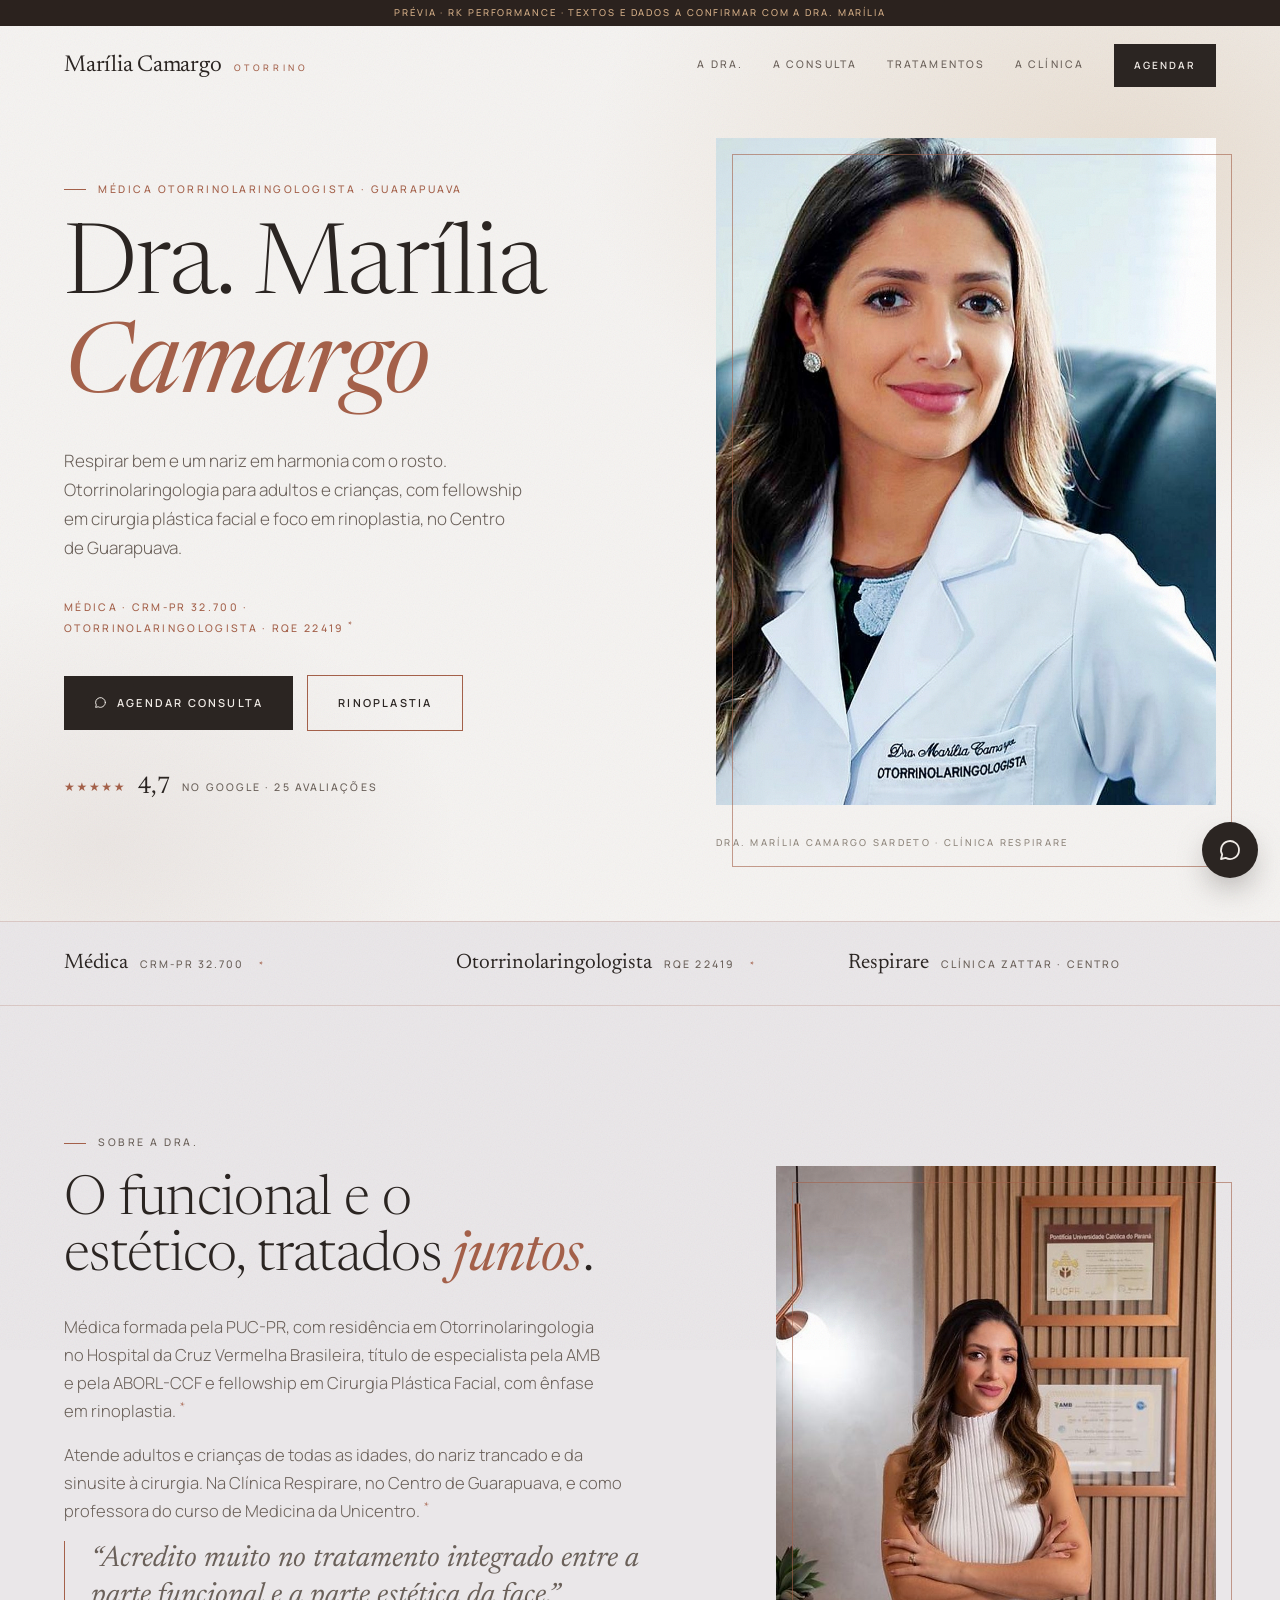
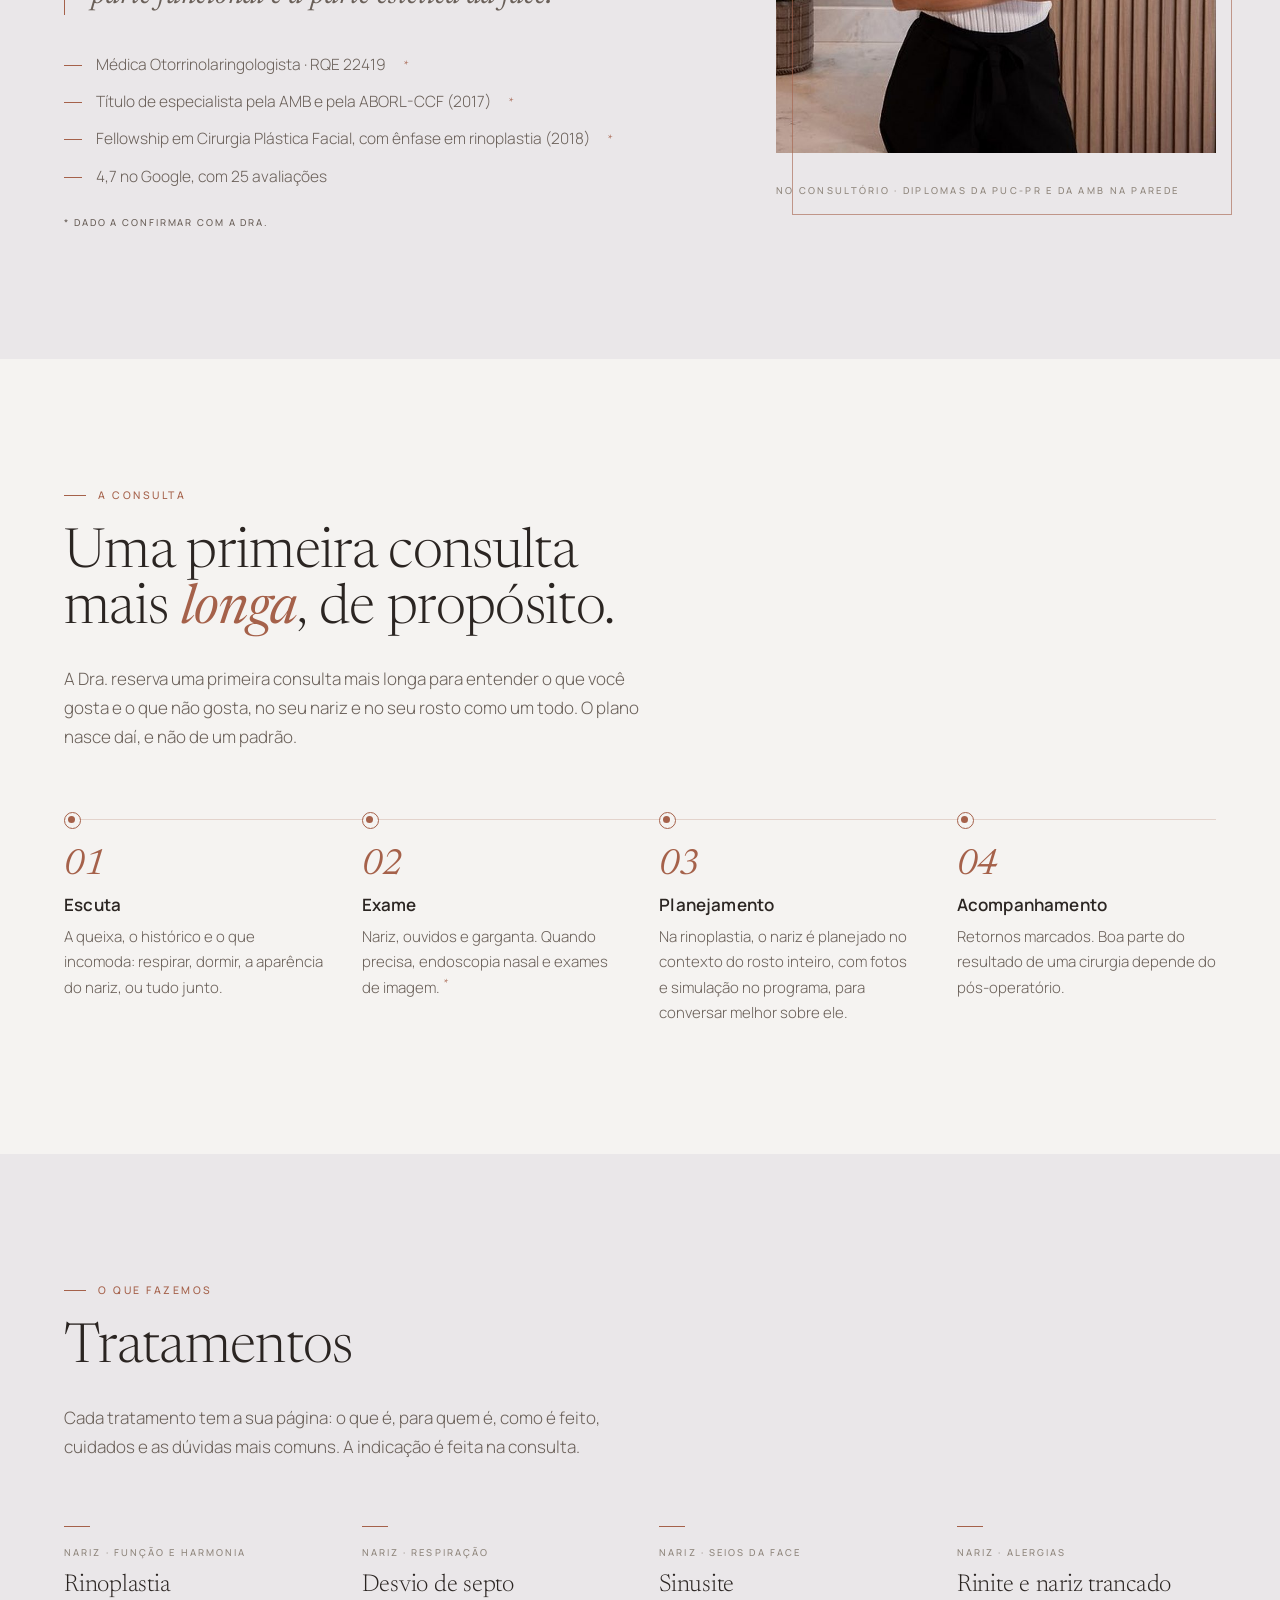
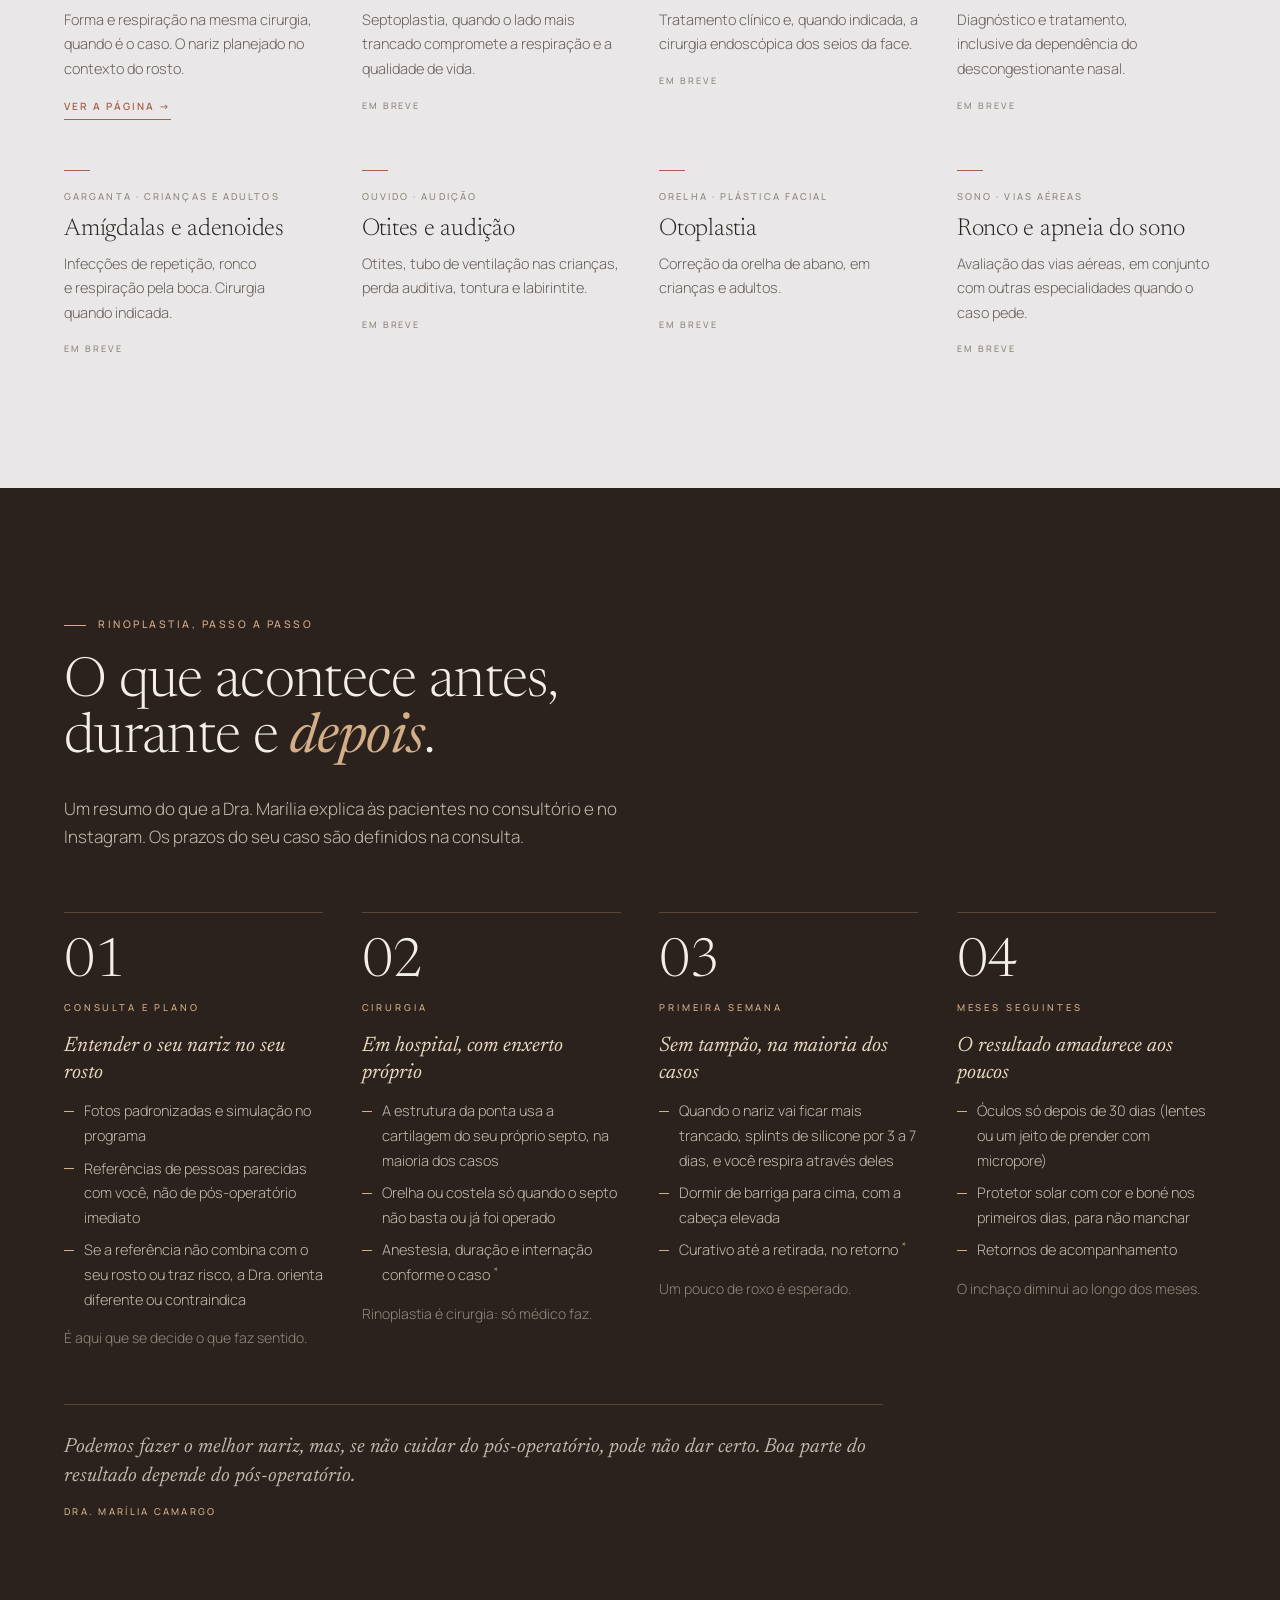
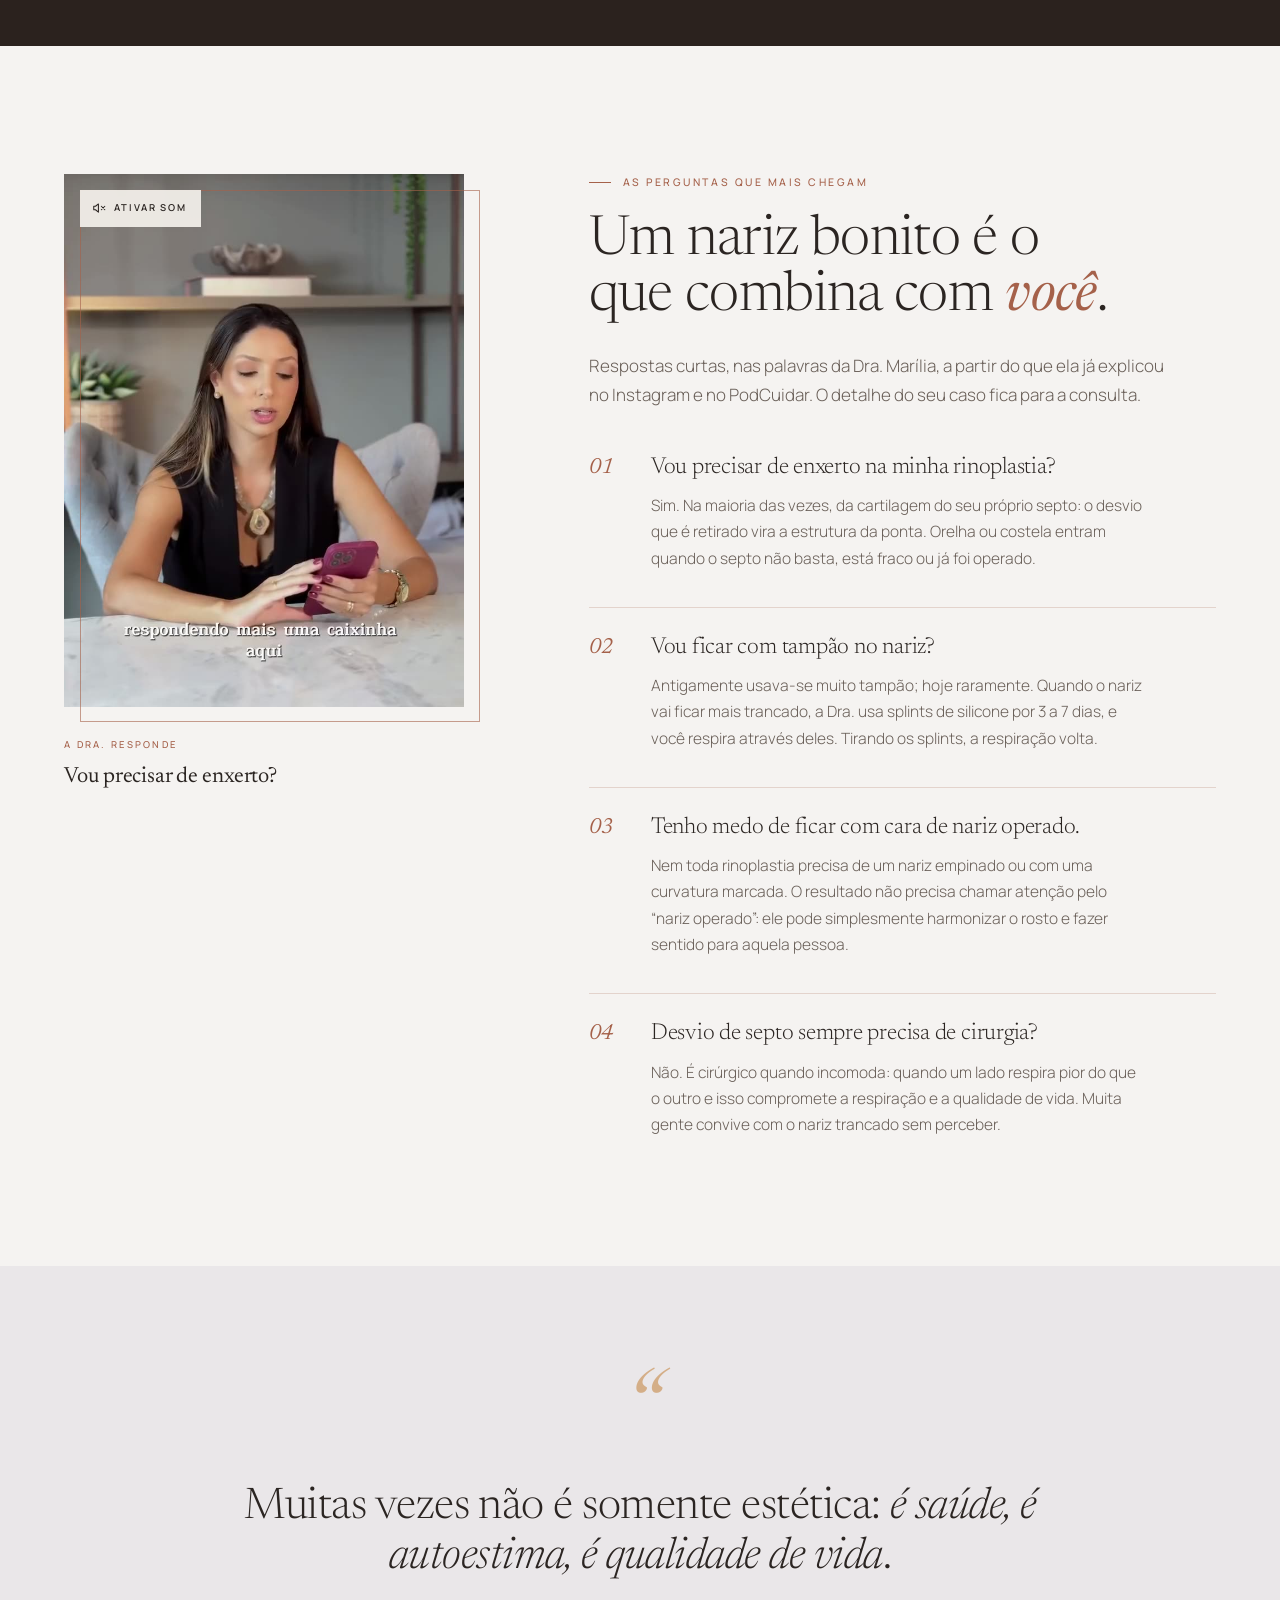
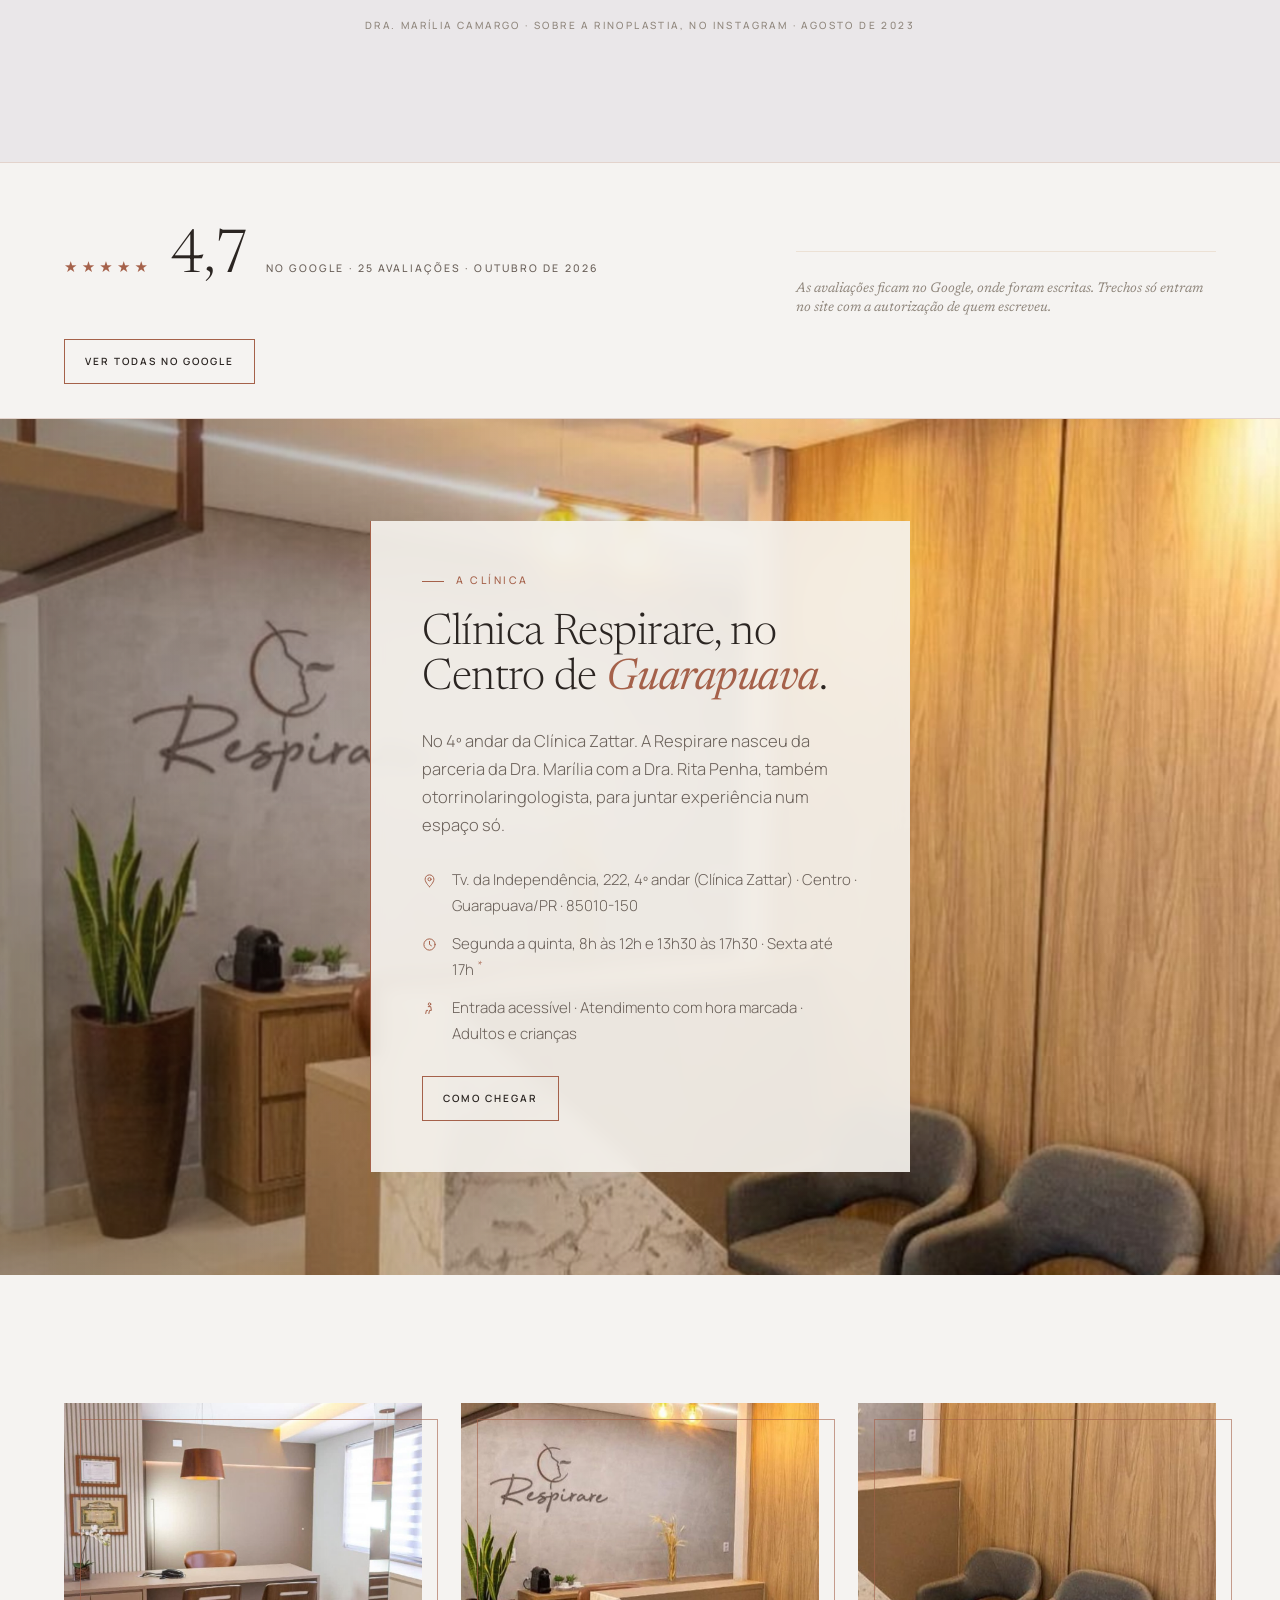
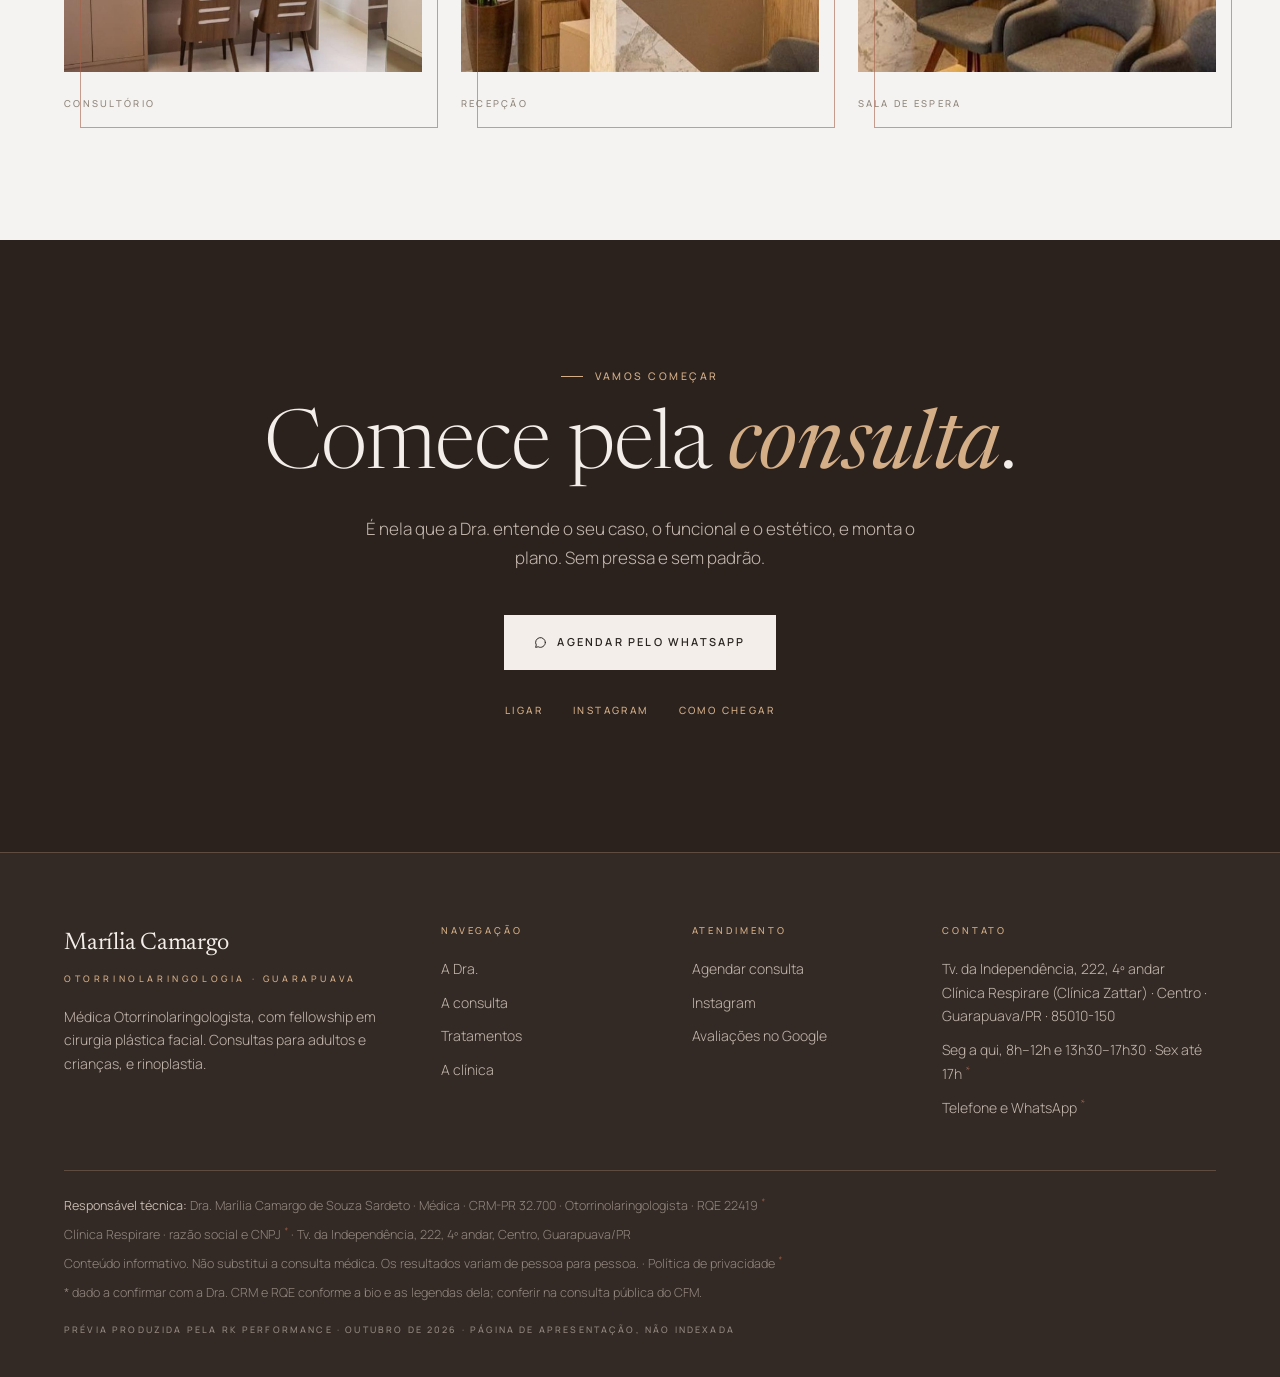
==== index.html @ e353c678 "Prévia v1: home + página de rinoplastia (Dra. Marília Camargo, Guarapuava) Sistema visual claro (New" ====
<!DOCTYPE html>
<html lang="pt-BR">
<head>
<meta charset="utf-8">
<meta name="viewport" content="width=device-width, initial-scale=1, viewport-fit=cover">
<title>Dra. Marília Camargo · Otorrinolaringologista e rinoplastia em Guarapuava</title>
<meta name="description" content="Otorrinolaringologia para adultos e crianças e rinoplastia, no Centro de Guarapuava. Dra. Marília Camargo Sardeto, Médica Otorrinolaringologista, CRM-PR 32.700, RQE 22419, com fellowship em cirurgia plástica facial.">
<meta name="robots" content="noindex, nofollow">
<meta name="theme-color" content="#F5F3F1">
<meta property="og:type" content="website">
<meta property="og:title" content="Dra. Marília Camargo · Otorrinolaringologista em Guarapuava">
<meta property="og:description" content="Respirar bem e um nariz em harmonia com o rosto. Otorrinolaringologia para adultos e crianças, com foco em rinoplastia.">
<meta property="og:image" content="https://joaovitorrk.github.io/marilia-camargo-site/media/og.jpg">
<meta property="og:locale" content="pt_BR">
<link rel="icon" href="data:image/svg+xml,%3Csvg xmlns='http://www.w3.org/2000/svg' viewBox='0 0 64 64'%3E%3Ccircle cx='32' cy='32' r='32' fill='%23F5F3F1'/%3E%3Ctext x='32' y='41' font-family='Georgia,serif' font-style='italic' font-size='26' fill='%23A5614A' text-anchor='middle'%3EMC%3C/text%3E%3C/svg%3E">
<link rel="preconnect" href="https://fonts.googleapis.com">
<link rel="preconnect" href="https://fonts.gstatic.com" crossorigin>
<link href="https://fonts.googleapis.com/css2?family=Newsreader:ital,opsz,wght@0,6..72,300;0,6..72,400;1,6..72,300;1,6..72,400&family=Manrope:wght@300;400;500;600&display=swap" rel="stylesheet">
<link rel="stylesheet" href="assets/site.css">
<link rel="preload" as="image" href="media/retrato-hero.jpg" fetchpriority="high">
</head>
<body>
<div class="grao" aria-hidden="true"></div>
<div class="intro" aria-hidden="true">
  <svg class="laco" viewBox="0 0 260 560" preserveAspectRatio="xMidYMid meet"><path d="M118 18 C 150 60, 160 110, 150 160 C 144 190, 150 215, 170 250 C 188 282, 196 302, 184 318 C 176 329, 162 330, 150 326 C 158 338, 172 345, 176 360 C 178 372, 168 382, 150 386 C 162 394, 172 406, 166 424 C 160 442, 140 452, 118 452 C 96 452, 84 470, 86 500 C 88 522, 100 540, 116 548"/></svg>
  <div class="nome">Marília <em>Camargo</em><small>Otorrinolaringologia · Guarapuava</small></div>
</div>

<div class="aviso"><span class="longo">Prévia · RK Performance · textos e dados a confirmar com a Dra. Marília</span><span class="curto">Prévia · RK Performance · a confirmar</span></div>

<header class="topo" id="topo">
  <a class="marca" href="#inicio" aria-label="Dra. Marília Camargo, início"><span class="n">Marília Camargo</span><span class="i">Otorrino</span></a>
  <nav aria-label="Seções">
    <a class="lk" href="#sobre">A Dra.</a>
    <a class="lk" href="#consulta">A consulta</a>
    <a class="lk" href="#tratamentos">Tratamentos</a>
    <a class="lk" href="#consultorio">A clínica</a>
    <a class="btn pq" href="#" data-demo="wa" data-msg="Olá! Vim pelo site e quero agendar uma consulta com a Dra. Marília.">Agendar</a>
  </nav>
</header>

<main id="inicio">

<!-- primeira tela -->
<section class="hero claro" aria-label="Apresentação">
  <div class="wrap">
    <div class="cabeca">
      <p class="rot">Médica otorrinolaringologista · Guarapuava</p>
      <h1>Dra. Marília <em>Camargo</em></h1>
    </div>
    <div class="texto">
      <p class="sub so-pc">Respirar bem e um nariz em harmonia com o rosto. Otorrinolaringologia para adultos e crianças, com fellowship em cirurgia plástica facial e foco em rinoplastia, no Centro de Guarapuava.</p>
      <p class="sub so-cel">Respirar bem e um nariz em harmonia com o rosto. Otorrino para adultos e crianças, com foco em rinoplastia.</p>
      <p class="quem">Médica · CRM-PR 32.700 · Otorrinolaringologista · RQE 22419<sup class="conf" title="Conforme a bio e as legendas dela; conferir na consulta pública do CFM">*</sup></p>
      <div class="acoes">
        <a class="btn" href="#" data-demo="wa" data-msg="Olá! Vim pelo site e quero agendar uma consulta com a Dra. Marília."><svg viewBox="0 0 24 24" fill="none" stroke="currentColor" stroke-width="1.8" stroke-linecap="round" stroke-linejoin="round" aria-hidden="true"><path d="M21 12a9 9 0 0 1-13.3 7.9L3 21l1.2-4.5A9 9 0 1 1 21 12z"/></svg>Agendar consulta</a>
        <a class="btn linha" href="rinoplastia-guarapuava/">Rinoplastia</a>
      </div>
      <a class="google" href="https://www.google.com/maps/place/?q=place_id:ChIJm2TAFR4375QR_OdMRcX5v30" target="_blank" rel="noopener"><span class="est">★★★★★</span><b>4,7</b><span>no Google · 25 avaliações</span></a>
    </div>
    <div class="quadro">
      <div class="img"><img src="media/retrato-hero.jpg" srcset="media/retrato-hero-800.jpg 800w, media/retrato-hero.jpg 1037w" sizes="(max-width: 900px) 100vw, 500px" width="1037" height="1382" alt="Dra. Marília Camargo, médica otorrinolaringologista, de jaleco no consultório" fetchpriority="high"></div>
      <p class="leg">Dra. Marília Camargo Sardeto · Clínica Respirare</p>
    </div>
  </div>
</section>

<div class="cred" aria-label="Credenciais">
  <div class="wrap">
    <div><b>Médica</b> CRM-PR 32.700<sup class="conf" title="A confirmar">*</sup></div>
    <div><b>Otorrinolaringologista</b> RQE 22419<sup class="conf" title="A confirmar">*</sup></div>
    <div><b>Respirare</b> Clínica Zattar · Centro</div>
  </div>
</div>

<!-- sobre -->
<section class="sobre greige" id="sobre">
  <div class="wrap">
    <div class="texto">
      <p class="rot rv">Sobre a Dra.</p>
      <h2 class="rv">O funcional e o estético, tratados <em>juntos</em>.</h2>
      <p class="rv d1">Médica formada pela PUC-PR, com residência em Otorrinolaringologia no Hospital da Cruz Vermelha Brasileira, título de especialista pela AMB e pela ABORL-CCF e fellowship em Cirurgia Plástica Facial, com ênfase em rinoplastia.<sup class="conf" title="Conforme o Perfil da Empresa no Google, a página de docentes da Unicentro e o Doctoralia; a confirmar">*</sup></p>
      <p class="rv d1">Atende adultos e crianças de todas as idades, do nariz trancado e da sinusite à cirurgia. Na Clínica Respirare, no Centro de Guarapuava, e como professora do curso de Medicina da Unicentro.<sup class="conf" title="A confirmar">*</sup></p>
      <p class="cita rv d2">“Acredito muito no tratamento integrado entre a parte funcional e a parte estética da face.”</p>
      <ul class="fatos rv d2">
        <li>Médica Otorrinolaringologista · RQE 22419<sup class="conf" title="A confirmar">*</sup></li>
        <li>Título de especialista pela AMB e pela ABORL-CCF (2017)<sup class="conf" title="A confirmar">*</sup></li>
        <li>Fellowship em Cirurgia Plástica Facial, com ênfase em rinoplastia (2018)<sup class="conf" title="A confirmar">*</sup></li>
        <li>4,7 no Google, com 25 avaliações</li>
      </ul>
      <p class="nota-conf rv d3">* dado a confirmar com a Dra.</p>
    </div>
    <div class="quadro rv d1">
      <div class="img"><img src="media/retrato-clinica.jpg" srcset="media/retrato-clinica-800.jpg 800w, media/retrato-clinica.jpg 1072w" sizes="(max-width: 900px) 100vw, 440px" width="1072" height="1512" alt="Dra. Marília no consultório, diante dos diplomas da PUC-PR e da AMB" loading="lazy"></div>
      <p class="leg">No consultório · diplomas da PUC-PR e da AMB na parede</p>
    </div>
  </div>
</section>

<!-- a consulta -->
<section class="claro" id="consulta">
  <div class="wrap">
    <p class="rot rv">A consulta</p>
    <h2 class="rv">Uma primeira consulta mais <em>longa</em>, de propósito.</h2>
    <p class="lede rv d1">A Dra. reserva uma primeira consulta mais longa para entender o que você gosta e o que não gosta, no seu nariz e no seu rosto como um todo. O plano nasce daí, e não de um padrão.</p>
    <ol class="etapas">
      <li class="rv"><span class="n">01</span><h3>Escuta</h3><p>A queixa, o histórico e o que incomoda: respirar, dormir, a aparência do nariz, ou tudo junto.</p></li>
      <li class="rv d1"><span class="n">02</span><h3>Exame</h3><p>Nariz, ouvidos e garganta. Quando precisa, endoscopia nasal e exames de imagem.<sup class="conf" title="A confirmar">*</sup></p></li>
      <li class="rv d2"><span class="n">03</span><h3>Planejamento</h3><p>Na rinoplastia, o nariz é planejado no contexto do rosto inteiro, com fotos e simulação no programa, para conversar melhor sobre ele.</p></li>
      <li class="rv d3"><span class="n">04</span><h3>Acompanhamento</h3><p>Retornos marcados. Boa parte do resultado de uma cirurgia depende do pós-operatório.</p></li>
    </ol>
  </div>
</section>

<!-- tratamentos -->
<section class="greige" id="tratamentos">
  <div class="wrap">
    <p class="rot rv">O que fazemos</p>
    <h2 class="rv">Tratamentos</h2>
    <p class="lede rv d1">Cada tratamento tem a sua página: o que é, para quem é, como é feito, cuidados e as dúvidas mais comuns. A indicação é feita na consulta.</p>
    <div class="trat-grid">
      <a class="trat rv" href="rinoplastia-guarapuava/"><span class="r"></span><span class="g">Nariz · Função e harmonia</span><h3>Rinoplastia</h3><p>Forma e respiração na mesma cirurgia, quando é o caso. O nariz planejado no contexto do rosto.</p><span class="ver">Ver a página →</span></a>
      <div class="trat rv d1"><span class="r"></span><span class="g">Nariz · Respiração</span><h3>Desvio de septo</h3><p>Septoplastia, quando o lado mais trancado compromete a respiração e a qualidade de vida.</p><span class="breve">Em breve</span></div>
      <div class="trat rv d2"><span class="r"></span><span class="g">Nariz · Seios da face</span><h3>Sinusite</h3><p>Tratamento clínico e, quando indicada, a cirurgia endoscópica dos seios da face.</p><span class="breve">Em breve</span></div>
      <div class="trat rv d3"><span class="r"></span><span class="g">Nariz · Alergias</span><h3>Rinite e nariz trancado</h3><p>Diagnóstico e tratamento, inclusive da dependência do descongestionante nasal.</p><span class="breve">Em breve</span></div>
      <div class="trat rv"><span class="r"></span><span class="g">Garganta · Crianças e adultos</span><h3>Amígdalas e adenoides</h3><p>Infecções de repetição, ronco e respiração pela boca. Cirurgia quando indicada.</p><span class="breve">Em breve</span></div>
      <div class="trat rv d1"><span class="r"></span><span class="g">Ouvido · Audição</span><h3>Otites e audição</h3><p>Otites, tubo de ventilação nas crianças, perda auditiva, tontura e labirintite.</p><span class="breve">Em breve</span></div>
      <div class="trat rv d2"><span class="r"></span><span class="g">Orelha · Plástica facial</span><h3>Otoplastia</h3><p>Correção da orelha de abano, em crianças e adultos.</p><span class="breve">Em breve</span></div>
      <div class="trat rv d3"><span class="r"></span><span class="g">Sono · Vias aéreas</span><h3>Ronco e apneia do sono</h3><p>Avaliação das vias aéreas, em conjunto com outras especialidades quando o caso pede.</p><span class="breve">Em breve</span></div>
    </div>
  </div>
</section>

<!-- rinoplastia, passo a passo -->
<section class="escuro" id="caminho">
  <div class="wrap">
    <p class="rot rv">Rinoplastia, passo a passo</p>
    <h2 class="rv">O que acontece antes, durante e <em>depois</em>.</h2>
    <p class="lede rv d1">Um resumo do que a Dra. Marília explica às pacientes no consultório e no Instagram. Os prazos do seu caso são definidos na consulta.</p>
    <ul class="idades">
      <li class="rv"><span class="n">01<small>Consulta e plano</small></span><b>Entender o seu nariz no seu rosto</b><ul><li>Fotos padronizadas e simulação no programa</li><li>Referências de pessoas parecidas com você, não de pós-operatório imediato</li><li>Se a referência não combina com o seu rosto ou traz risco, a Dra. orienta diferente ou contraindica</li></ul><p>É aqui que se decide o que faz sentido.</p></li>
      <li class="rv d1"><span class="n">02<small>Cirurgia</small></span><b>Em hospital, com enxerto próprio</b><ul><li>A estrutura da ponta usa a cartilagem do seu próprio septo, na maioria dos casos</li><li>Orelha ou costela só quando o septo não basta ou já foi operado</li><li>Anestesia, duração e internação conforme o caso<sup class="conf" title="A confirmar">*</sup></li></ul><p>Rinoplastia é cirurgia: só médico faz.</p></li>
      <li class="rv d2"><span class="n">03<small>Primeira semana</small></span><b>Sem tampão, na maioria dos casos</b><ul><li>Quando o nariz vai ficar mais trancado, splints de silicone por 3 a 7 dias, e você respira através deles</li><li>Dormir de barriga para cima, com a cabeça elevada</li><li>Curativo até a retirada, no retorno<sup class="conf" title="Prazo a confirmar">*</sup></li></ul><p>Um pouco de roxo é esperado.</p></li>
      <li class="rv d3"><span class="n">04<small>Meses seguintes</small></span><b>O resultado amadurece aos poucos</b><ul><li>Óculos só depois de 30 dias (lentes ou um jeito de prender com micropore)</li><li>Protetor solar com cor e boné nos primeiros dias, para não manchar</li><li>Retornos de acompanhamento</li></ul><p>O inchaço diminui ao longo dos meses.</p></li>
    </ul>
    <p class="obs rv">Podemos fazer o melhor nariz, mas, se não cuidar do pós-operatório, pode não dar certo. Boa parte do resultado depende do pós-operatório.<small>Dra. Marília Camargo</small></p>
  </div>
</section>

<!-- perguntas -->
<section class="perguntas claro" id="perguntas">
  <div class="wrap">
    <div class="vid rv">
      <div class="img"><video preload="none" poster="media/responde-poster.jpg" muted playsinline loop width="720" height="960" aria-label="Dra. Marília respondendo se a rinoplastia precisa de enxerto, no consultório"><source src="media/responde.mp4" type="video/mp4"></video></div>
      <button class="som" type="button" aria-pressed="false"><svg class="mudo" viewBox="0 0 24 24" fill="none" stroke="currentColor" stroke-width="1.8" stroke-linecap="round" stroke-linejoin="round" aria-hidden="true"><path d="M11 5 6 9H3v6h3l5 4z"/><path d="m22 9-6 6M16 9l6 6"/></svg><svg class="alto" viewBox="0 0 24 24" fill="none" stroke="currentColor" stroke-width="1.8" stroke-linecap="round" stroke-linejoin="round" aria-hidden="true"><path d="M11 5 6 9H3v6h3l5 4z"/><path d="M15.5 8.5a5 5 0 0 1 0 7M19 5a10 10 0 0 1 0 14"/></svg><span>Ativar som</span></button>
      <div class="leg"><small>A Dra. responde</small><b>Vou precisar de enxerto?</b></div>
    </div>
    <div>
      <p class="rot rv">As perguntas que mais chegam</p>
      <h2 class="rv">Um nariz bonito é o que combina com <em>você</em>.</h2>
      <p class="lede rv d1">Respostas curtas, nas palavras da Dra. Marília, a partir do que ela já explicou no Instagram e no PodCuidar. O detalhe do seu caso fica para a consulta.</p>
      <ol class="qa" style="margin-top:44px">
        <li class="rv"><span class="n">01</span><div><p class="p">Vou precisar de enxerto na minha rinoplastia?</p><p class="r">Sim. Na maioria das vezes, da cartilagem do seu próprio septo: o desvio que é retirado vira a estrutura da ponta. Orelha ou costela entram quando o septo não basta, está fraco ou já foi operado.</p></div></li>
        <li class="rv d1"><span class="n">02</span><div><p class="p">Vou ficar com tampão no nariz?</p><p class="r">Antigamente usava-se muito tampão; hoje raramente. Quando o nariz vai ficar mais trancado, a Dra. usa splints de silicone por 3 a 7 dias, e você respira através deles. Tirando os splints, a respiração volta.</p></div></li>
        <li class="rv d2"><span class="n">03</span><div><p class="p">Tenho medo de ficar com cara de nariz operado.</p><p class="r">Nem toda rinoplastia precisa de um nariz empinado ou com uma curvatura marcada. O resultado não precisa chamar atenção pelo “nariz operado”: ele pode simplesmente harmonizar o rosto e fazer sentido para aquela pessoa.</p></div></li>
        <li class="rv d3"><span class="n">04</span><div><p class="p">Desvio de septo sempre precisa de cirurgia?</p><p class="r">Não. É cirúrgico quando incomoda: quando um lado respira pior do que o outro e isso compromete a respiração e a qualidade de vida. Muita gente convive com o nariz trancado sem perceber.</p></div></li>
      </ol>
    </div>
  </div>
</section>

<!-- nas palavras dela -->
<section class="frase-sec greige" id="frase">
  <div class="wrap">
    <span class="aspas rv" aria-hidden="true">“</span>
    <p class="frase rv d1">Muitas vezes não é somente estética: <em>é saúde, é autoestima, é qualidade de vida</em>.</p>
    <p class="quem-disse rv d2">Dra. Marília Camargo · sobre a rinoplastia, no Instagram · agosto de 2023</p>
  </div>
</section>

<!-- avaliações -->
<div class="google-strip" id="avaliacoes">
  <div class="wrap">
    <div class="nota rv"><span class="est" aria-hidden="true">★★★★★</span><span>4,7</span><span class="leg">no Google · 25 avaliações · outubro de 2026</span></div>
    <p class="obs rv d1">As avaliações ficam no Google, onde foram escritas. Trechos só entram no site com a autorização de quem escreveu.</p>
    <a class="btn linha pq rv d2" href="https://www.google.com/maps/place/?q=place_id:ChIJm2TAFR4375QR_OdMRcX5v30" target="_blank" rel="noopener">Ver todas no Google</a>
  </div>
</div>

<!-- a clínica -->
<section class="banda" id="consultorio" aria-label="A clínica">
  <div class="bg"><img src="media/recepcao.jpg" width="1170" height="1160" alt="Recepção da Clínica Respirare: letreiro na parede de cimento, balcão de mármore e madeira clara" loading="lazy" style="object-position:50% 42%"></div>
  <div class="veu" aria-hidden="true"></div>
  <div class="wrap">
    <div class="painel rv">
      <p class="rot">A clínica</p>
      <h2>Clínica Respirare, no Centro de <em>Guarapuava</em>.</h2>
      <div class="texto"><p>No 4º andar da Clínica Zattar. A Respirare nasceu da parceria da Dra. Marília com a Dra. Rita Penha, também otorrinolaringologista, para juntar experiência num espaço só.</p></div>
      <ul class="dados">
        <li><svg viewBox="0 0 24 24" fill="none" stroke="currentColor" stroke-width="1.6" stroke-linecap="round" stroke-linejoin="round" aria-hidden="true"><path d="M12 22s7-6.5 7-12a7 7 0 1 0-14 0c0 5.5 7 12 7 12z"/><circle cx="12" cy="10" r="2.5"/></svg><span>Tv. da Independência, 222, 4º andar (Clínica Zattar) · Centro · Guarapuava/PR · 85010-150</span></li>
        <li><svg viewBox="0 0 24 24" fill="none" stroke="currentColor" stroke-width="1.6" stroke-linecap="round" stroke-linejoin="round" aria-hidden="true"><circle cx="12" cy="12" r="9"/><path d="M12 7v5l3 2"/></svg><span>Segunda a quinta, 8h às 12h e 13h30 às 17h30 · Sexta até 17h<sup class="conf" title="Horário do Google; a confirmar">*</sup></span></li>
        <li><svg viewBox="0 0 24 24" fill="none" stroke="currentColor" stroke-width="1.6" stroke-linecap="round" stroke-linejoin="round" aria-hidden="true"><circle cx="12" cy="5" r="2"/><path d="M10 9h4l1 6h-3l-1 5M9 15H7l-1 5"/></svg><span>Entrada acessível · Atendimento com hora marcada · Adultos e crianças</span></li>
      </ul>
      <div class="acoes" style="margin-top:30px">
        <a class="btn linha pq" href="https://www.google.com/maps/dir/?api=1&destination=Clinica+Respirare,+Tv.+da+Independencia,+222,+Guarapuava" target="_blank" rel="noopener">Como chegar</a>
      </div>
    </div>
  </div>
</section>

<section class="claro" id="espaco" aria-label="Fotos da clínica">
  <div class="wrap">
    <div class="tira">
      <div class="quadro r43 rv"><div class="img"><img src="media/consultorio.jpg" width="1170" height="1159" alt="Consultório: mesa, cadeira de couro caramelo e pendente de cobre" loading="lazy"></div><p class="leg">Consultório</p></div>
      <div class="quadro r43 rv d1"><div class="img"><img src="media/logo-parede.jpg" width="988" height="741" alt="O letreiro Respirare na parede da recepção" loading="lazy"></div><p class="leg">Recepção</p></div>
      <div class="quadro r43 rv d2"><div class="img"><img src="media/espera.jpg" width="793" height="595" alt="Sala de espera, com poltronas e painel de madeira" loading="lazy"></div><p class="leg">Sala de espera</p></div>
    </div>
  </div>
</section>

<!-- chamada final -->
<section class="escuro cta" id="contato">
  <div class="wrap">
    <p class="rot c rv">Vamos começar</p>
    <h2 class="rv">Comece pela <em>consulta</em>.</h2>
    <p class="lede rv d1">É nela que a Dra. entende o seu caso, o funcional e o estético, e monta o plano. Sem pressa e sem padrão.</p>
    <div class="acoes rv d2">
      <a class="btn" href="#" data-demo="wa" data-msg="Olá! Vim pelo site e quero agendar uma consulta com a Dra. Marília."><svg viewBox="0 0 24 24" fill="none" stroke="currentColor" stroke-width="1.8" stroke-linecap="round" stroke-linejoin="round" aria-hidden="true"><path d="M21 12a9 9 0 0 1-13.3 7.9L3 21l1.2-4.5A9 9 0 1 1 21 12z"/></svg>Agendar pelo WhatsApp</a>
    </div>
    <div class="links rv d3">
      <button type="button" data-demo="tel">Ligar</button>
      <a href="https://www.instagram.com/dramariliacamargo_otorrino/" target="_blank" rel="noopener">Instagram</a>
      <a href="https://www.google.com/maps/dir/?api=1&destination=Clinica+Respirare,+Tv.+da+Independencia,+222,+Guarapuava" target="_blank" rel="noopener">Como chegar</a>
    </div>
  </div>
</section>

</main>

<footer>
  <div class="wrap">
    <div class="cols">
      <div class="marca"><span class="n">Marília Camargo</span><span class="i">Otorrinolaringologia · Guarapuava</span><p>Médica Otorrinolaringologista, com fellowship em cirurgia plástica facial. Consultas para adultos e crianças, e rinoplastia.</p></div>
      <div><h4>Navegação</h4><ul><li><a href="#sobre">A Dra.</a></li><li><a href="#consulta">A consulta</a></li><li><a href="#tratamentos">Tratamentos</a></li><li><a href="#consultorio">A clínica</a></li></ul></div>
      <div><h4>Atendimento</h4><ul><li><a href="#" data-demo="wa" data-msg="Olá! Vim pelo site e quero agendar uma consulta com a Dra. Marília.">Agendar consulta</a></li><li><a href="https://www.instagram.com/dramariliacamargo_otorrino/" target="_blank" rel="noopener">Instagram</a></li><li><a href="https://www.google.com/maps/place/?q=place_id:ChIJm2TAFR4375QR_OdMRcX5v30" target="_blank" rel="noopener">Avaliações no Google</a></li></ul></div>
      <div><h4>Contato</h4><ul><li>Tv. da Independência, 222, 4º andar<br>Clínica Respirare (Clínica Zattar) · Centro · Guarapuava/PR · 85010-150</li><li>Seg a qui, 8h–12h e 13h30–17h30 · Sex até 17h<sup class="conf" title="A confirmar">*</sup></li><li>Telefone e WhatsApp<sup class="conf" title="A confirmar">*</sup></li></ul></div>
    </div>
    <div class="legal">
      <p><b>Responsável técnica:</b> Dra. Marília Camargo de Souza Sardeto · Médica · CRM-PR 32.700 · Otorrinolaringologista · RQE 22419<sup class="conf">*</sup></p>
      <p>Clínica Respirare · razão social e CNPJ<sup class="conf">*</sup> · Tv. da Independência, 222, 4º andar, Centro, Guarapuava/PR</p>
      <p>Conteúdo informativo. Não substitui a consulta médica. Os resultados variam de pessoa para pessoa. · <a href="#">Política de privacidade</a><sup class="conf" title="Em preparação">*</sup></p>
      <p>* dado a confirmar com a Dra. CRM e RQE conforme a bio e as legendas dela; conferir na consulta pública do CFM.</p>
    </div>
    <p class="rk">Prévia produzida pela RK Performance · outubro de 2026 · página de apresentação, não indexada</p>
  </div>
</footer>

<a class="flut" href="#" data-demo="wa" data-msg="Olá! Vim pelo site e quero agendar uma consulta com a Dra. Marília." aria-label="Agendar pelo WhatsApp"><svg viewBox="0 0 24 24" fill="none" stroke="currentColor" stroke-width="1.8" stroke-linecap="round" stroke-linejoin="round" aria-hidden="true"><path d="M21 12a9 9 0 0 1-13.3 7.9L3 21l1.2-4.5A9 9 0 1 1 21 12z"/></svg></a>

<dialog class="demo" id="demo" aria-labelledby="demo-tit">
  <div class="in">
    <p class="rot">Prévia de apresentação</p>
    <h3 id="demo-tit">Agendar pelo WhatsApp</h3>
    <p id="demo-txt">No site final, este botão abre o WhatsApp da clínica com a mensagem já escrita:</p>
    <blockquote id="demo-msg">Olá! Vim pelo site e quero agendar uma consulta com a Dra. Marília.</blockquote>
    <div class="acoes">
      <a class="btn" href="https://wa.me/5542999246208?text=Vi%20a%20pr%C3%A9via%20do%20site%20da%20Dra.%20Mar%C3%ADlia%20Camargo" target="_blank" rel="noopener">Falar com a RK</a>
      <button class="btn linha" type="button" data-fecha>Fechar</button>
    </div>
  </div>
</dialog>

<script src="assets/site.js"></script>
</body>
</html>
---- assets/site.css ----
/* Dra. Marília Camargo · Otorrinolaringologia e rinoplastia · prévia RK Performance · v1 (08/10/2026)
   Sistema visual claro da prévia da Dra. Luara Cabral (o João pediu este design), com a paleta medida nas fotos dela e da
   Clínica Respirare: névoa clara e lilás-cinza das artes, madeira clara, mármore, latão e a terracota dos posts.
   Assinatura: o perfil de rosto (linha única, como o logo da Respirare) na abertura, no lugar do laço de luz. */
:root{
  --fundo:#F5F3F1; --fundo-2:#EAE7E9; --fundo-3:#DED9D8;
  --noite:#2B221E; --noite-2:#342A25;
  --ink:#2B2522; --ink-2:#6A6059; --ink-3:#8F867C;
  --papel:#F3EEE9; --papel-2:#C4B8AE; --papel-3:#938880;
  --cobre:#A5614A; --cobre-2:#CB8974; --cobre-3:#7E4634;
  --champ:#D4AE87; --champ-2:#EBD8C0; --champ-3:#9A7047;
  --led:#F0C48E;
  --hair:rgba(165,97,74,.22); --hair-dark:rgba(212,174,135,.26);
  --display:"Newsreader",Georgia,"Times New Roman",serif;
  --sans:"Manrope",system-ui,-apple-system,"Segoe UI",sans-serif;
  --pad:clamp(22px,5vw,80px); --max:1280px; --topo:78px; --aviso:26px;
}
*{box-sizing:border-box;margin:0;padding:0}
html{scroll-behavior:smooth;-webkit-text-size-adjust:100%}
body{background:var(--fundo);color:var(--ink);font-family:var(--sans);font-size:16.5px;line-height:1.7;font-weight:300;
  font-variant-numeric:lining-nums;-webkit-font-smoothing:antialiased;overflow-x:hidden}
img,video{display:block;max-width:100%}
a{color:inherit;text-decoration:none}
button{font:inherit;color:inherit;background:none;border:0;cursor:pointer}
h1,h2,h3{font-family:var(--display);font-weight:300;line-height:1.02;letter-spacing:-.012em;text-wrap:balance}
h1 em,h2 em,h3 em,.it{font-style:italic;font-weight:400;color:var(--cobre)}
.escuro h1 em,.escuro h2 em,.escuro h3 em,.escuro .it{color:var(--champ)}
p{text-wrap:pretty}
.wrap{max-width:var(--max);margin:0 auto;padding:0 var(--pad);position:relative;z-index:1}
::selection{background:var(--cobre);color:var(--papel)}
.so-cel{display:none}

/* rótulos */
.rot{font-family:var(--sans);font-weight:500;font-size:10.5px;letter-spacing:.24em;text-transform:uppercase;color:var(--cobre);margin-bottom:22px;display:flex;align-items:center;gap:12px}
.rot::before{content:"";width:22px;height:1px;background:var(--cobre);flex:none}
.rot.c{justify-content:center}
.escuro .rot{color:var(--champ)}.escuro .rot::before{background:var(--champ)}
.caps{font-family:var(--sans);font-weight:500;font-size:10.5px;letter-spacing:.22em;text-transform:uppercase}
sup.conf{font-family:var(--display);font-style:italic;color:var(--cobre);font-size:.9em;line-height:0;vertical-align:.35em;margin-left:2px;cursor:help}
.escuro sup.conf{color:var(--champ)}
.nota-conf{font-family:var(--sans);font-weight:500;font-size:9.5px;letter-spacing:.2em;text-transform:uppercase;color:var(--ink-3);margin-top:26px}
.escuro .nota-conf{color:var(--papel-3)}

/* grão de filme, bem leve */
.grao{position:fixed;inset:-50%;pointer-events:none;z-index:70;opacity:.07;mix-blend-mode:multiply;
  background-image:url("data:image/svg+xml,%3Csvg xmlns='http://www.w3.org/2000/svg' width='220' height='220'%3E%3Cfilter id='n'%3E%3CfeTurbulence type='fractalNoise' baseFrequency='.85' numOctaves='3' stitchTiles='stitch'/%3E%3C/filter%3E%3Crect width='100%25' height='100%25' filter='url(%23n)'/%3E%3C/svg%3E");
  animation:grao 1.2s steps(6) infinite}
@keyframes grao{0%{transform:translate(0,0)}20%{transform:translate(-3%,2%)}40%{transform:translate(2%,-3%)}60%{transform:translate(-2%,-1%)}80%{transform:translate(3%,3%)}100%{transform:translate(0,0)}}

/* aviso de prévia */
.aviso{position:fixed;top:0;left:0;right:0;z-index:62;height:var(--aviso);display:flex;align-items:center;justify-content:center;padding:0 12px;
  background:var(--noite);color:var(--champ);font-family:var(--sans);font-weight:500;font-size:9.5px;letter-spacing:.2em;text-transform:uppercase;text-align:center;white-space:nowrap;overflow:hidden;text-overflow:ellipsis}
.aviso .curto{display:none}

/* abertura: o nome e a linha do perfil (o rosto de lado, como no logo da Respirare), sobre névoa clara */
.intro{display:none}
.js .intro{display:grid;position:fixed;inset:0;z-index:90;background:var(--fundo);place-items:center;pointer-events:none;animation:intro-sai .7s 1.7s ease both}
.intro .nome{font-family:var(--display);font-weight:300;color:var(--ink);font-size:clamp(34px,5vw,60px);letter-spacing:-.01em;text-align:center;animation:intro-nome 1.1s .25s ease both;position:relative;z-index:2}
.intro .nome em{font-style:italic;font-weight:400;color:var(--cobre)}
.intro .nome small{display:block;font-family:var(--sans);font-weight:500;font-size:10px;letter-spacing:.4em;text-transform:uppercase;color:var(--cobre);margin-top:16px}
.intro .laco{position:absolute;left:50%;top:50%;width:auto;height:min(72vh,560px);transform:translate(-50%,-50%);z-index:1}
.intro .laco path{fill:none;stroke:var(--cobre);stroke-width:1.1;stroke-linecap:round;stroke-linejoin:round;stroke-dasharray:1400;stroke-dashoffset:1400;opacity:.75;animation:laco 1.6s .05s cubic-bezier(.2,.7,.2,1) both}
@keyframes laco{to{stroke-dashoffset:0}}
@keyframes intro-nome{from{opacity:0;transform:translateY(10px)}to{opacity:1;transform:none}}
@keyframes intro-sai{to{opacity:0;visibility:hidden}}

/* topo */
.topo{position:fixed;top:var(--aviso);left:0;right:0;z-index:60;height:var(--topo);display:flex;align-items:center;justify-content:space-between;gap:20px;
  padding:0 var(--pad);transition:background .4s,box-shadow .4s}
.topo.solido{background:rgba(245,241,236,.88);backdrop-filter:blur(12px);-webkit-backdrop-filter:blur(12px);box-shadow:0 1px 0 var(--hair)}
.topo .marca{display:flex;align-items:baseline;gap:12px;line-height:1}
.topo .marca .n{font-family:var(--display);font-weight:400;font-size:23px;letter-spacing:-.01em;color:var(--ink)}
.topo .marca .i{font-family:var(--sans);font-weight:500;font-size:9px;letter-spacing:.4em;text-transform:uppercase;color:var(--cobre)}
.topo nav{display:flex;align-items:center;gap:30px}
.topo nav a.lk{font-family:var(--sans);font-weight:500;font-size:10.5px;letter-spacing:.2em;text-transform:uppercase;color:var(--ink-2);transition:color .3s}
.topo nav a.lk:hover{color:var(--cobre)}

/* botões: sólidos e retos */
.btn{display:inline-flex;align-items:center;justify-content:center;gap:10px;font-family:var(--sans);font-weight:600;font-size:11px;letter-spacing:.2em;text-transform:uppercase;
  padding:18px 30px;background:var(--ink);color:var(--papel);transition:background .3s,transform .3s,color .3s;white-space:nowrap}
.btn:hover{background:var(--cobre);transform:translateY(-1px)}
.btn svg{width:13px;height:13px}
.btn.linha{background:transparent;color:var(--ink);border:1px solid var(--cobre)}
.btn.linha:hover{background:var(--cobre);color:var(--papel)}
.btn.pq{padding:13px 20px;font-size:10px}
.escuro .btn{background:var(--papel);color:var(--ink)}
.escuro .btn:hover{background:var(--champ)}
.escuro .btn.linha{background:transparent;color:var(--papel);border-color:var(--champ)}
.escuro .btn.linha:hover{background:var(--champ);color:var(--ink)}
.acoes{display:flex;flex-wrap:wrap;gap:14px;align-items:center}

/* seções */
section{position:relative;padding:clamp(84px,10vw,132px) 0}
.claro{background:var(--fundo)}
.greige{background:var(--fundo-2)}
.escuro{background:var(--noite);color:var(--papel)}
.escuro p{color:var(--papel-2)}
h2{font-size:clamp(36px,4.3vw,66px);margin-bottom:26px;max-width:13em}
.lede{font-size:clamp(17px,1.25vw,19.5px);color:var(--ink-2);max-width:34em;font-weight:300}
.escuro .lede{color:var(--papel-2)}
.texto p{color:var(--ink-2);max-width:34em}
.texto p+p{margin-top:16px}

/* moldura deslocada (o quadro): a foto com um fio de cobre deslocado, em vez de cantoneiras */
.quadro{position:relative}
.quadro .img{position:relative;overflow:hidden;aspect-ratio:3/4;background:var(--fundo-3)}
.quadro.r45 .img{aspect-ratio:4/5}
.quadro.r43 .img{aspect-ratio:4/3}
.quadro .img img,.quadro .img video{width:100%;height:100%;object-fit:cover}
.quadro::after{content:"";position:absolute;inset:0;border:1px solid var(--cobre);transform:translate(16px,16px);opacity:.6;pointer-events:none;transition:transform .6s cubic-bezier(.2,.7,.2,1)}
.quadro:hover::after{transform:translate(10px,10px)}
.escuro .quadro::after{border-color:var(--champ)}
.quadro .leg{margin-top:30px;font-family:var(--sans);font-weight:500;font-size:9.5px;letter-spacing:.24em;text-transform:uppercase;color:var(--ink-3)}
.escuro .quadro .leg{color:var(--papel-3)}

/* primeira tela: dividida, clara, retrato à direita */
.hero{min-height:100svh;display:flex;align-items:center;padding:calc(var(--aviso) + var(--topo) + 34px) 0 70px;overflow:hidden}
.hero::before{content:"";position:absolute;inset:0;background:radial-gradient(60% 55% at 88% 18%,rgba(205,177,144,.32),transparent 70%),radial-gradient(40% 40% at 8% 92%,rgba(120,81,69,.08),transparent 70%);pointer-events:none}
.hero .wrap{width:100%;display:grid;grid-template-columns:1.05fr .95fr;grid-template-areas:"cabeca quadro" "texto quadro";column-gap:clamp(36px,6vw,100px);row-gap:0;align-items:center}
.hero .cabeca{grid-area:cabeca;align-self:end}
.hero .texto{grid-area:texto;align-self:start}
.hero .quadro{grid-area:quadro}
.hero h1{font-size:clamp(58px,7.6vw,112px);margin:0 0 28px}
.hero .sub{font-size:clamp(17px,1.3vw,20px);color:var(--ink-2);max-width:29em;margin-bottom:34px}
.hero .quem{font-family:var(--sans);font-weight:500;font-size:10.5px;letter-spacing:.22em;text-transform:uppercase;color:var(--cobre);margin-bottom:36px;line-height:2}
.hero .google{display:inline-flex;align-items:center;gap:12px;margin-top:36px;font-family:var(--sans);font-weight:500;font-size:10.5px;letter-spacing:.2em;text-transform:uppercase;color:var(--ink-2);transition:color .3s}
.hero .google b{font-family:var(--display);font-weight:400;font-size:24px;letter-spacing:0;color:var(--ink)}
.hero .google .est{color:var(--cobre);letter-spacing:.14em;font-size:12px}
.hero .google:hover{color:var(--cobre)}
.hero .quadro{max-width:500px;margin-left:auto}
.hero .quadro .img img{animation:kb 26s ease-out both;transform-origin:50% 30%}
@keyframes kb{from{transform:scale(1)}to{transform:scale(1.07)}}

/* faixa de credenciais, logo abaixo da primeira tela */
.cred{background:var(--fundo-2);border-top:1px solid var(--hair);border-bottom:1px solid var(--hair)}
.cred .wrap{display:grid;grid-template-columns:repeat(3,1fr);gap:24px;padding-top:24px;padding-bottom:24px}
.cred div{display:flex;align-items:baseline;gap:12px;font-family:var(--sans);font-weight:500;font-size:10.5px;letter-spacing:.2em;text-transform:uppercase;color:var(--ink-2)}
.cred b{font-family:var(--display);font-weight:400;font-size:21px;letter-spacing:0;text-transform:none;color:var(--ink)}

/* sobre */
.sobre .wrap{display:grid;grid-template-columns:7fr 5fr;gap:clamp(36px,7vw,110px);align-items:center}
.sobre .quadro{max-width:440px;margin-left:auto}
.cita{font-family:var(--display);font-style:italic;font-weight:400;font-size:clamp(24px,2.3vw,33px);line-height:1.25;color:var(--cobre);max-width:19em;margin:34px 0 0;padding-left:26px;border-left:1px solid var(--cobre)}
.fatos{list-style:none;margin-top:36px;display:grid;gap:11px;max-width:34em}
.fatos li{display:flex;gap:14px;align-items:baseline;font-size:15.5px;color:var(--ink-2)}
.fatos li::before{content:"";width:18px;height:1px;background:var(--cobre);flex:none;position:relative;top:-4px}

/* a consulta: linha do tempo horizontal */
.etapas{display:grid;grid-template-columns:repeat(4,1fr);gap:0 clamp(24px,3vw,48px);margin-top:60px;list-style:none;position:relative}
.etapas::before{content:"";position:absolute;left:0;right:0;top:7px;height:1px;background:var(--hair)}
.etapas li{padding-top:36px;position:relative}
.etapas li::before{content:"";position:absolute;left:0;top:0;width:15px;height:15px;border-radius:50%;background:var(--fundo);border:1px solid var(--cobre)}
.etapas li::after{content:"";position:absolute;left:4px;top:4px;width:7px;height:7px;border-radius:50%;background:var(--cobre)}
.etapas .n{font-family:var(--display);font-style:italic;font-weight:400;font-size:36px;color:var(--cobre);display:block;margin-bottom:10px;line-height:1}
.etapas h3{font-family:var(--sans);font-weight:600;font-size:17px;letter-spacing:.01em;line-height:1.3;margin-bottom:8px;color:var(--ink)}
.etapas p{font-size:15px;color:var(--ink-2);max-width:22em}

/* tratamentos: grade sem caixas */
.trat-grid{display:grid;grid-template-columns:repeat(4,1fr);gap:50px clamp(24px,3vw,48px);margin-top:64px}
.trat{display:block;color:var(--ink)}
.trat .r{display:block;width:26px;height:1px;background:var(--cobre);margin-bottom:18px;transition:width .4s}
.trat:hover .r{width:54px}
.trat .g{display:block;font-family:var(--sans);font-weight:500;font-size:9.5px;letter-spacing:.22em;text-transform:uppercase;color:var(--ink-3);margin-bottom:12px}
.trat h3{font-size:clamp(23px,1.9vw,28px);margin-bottom:10px;letter-spacing:-.01em}
.trat p{font-size:14.5px;color:var(--ink-2)}
.trat .ver{display:inline-block;margin-top:16px;font-family:var(--sans);font-weight:600;font-size:10px;letter-spacing:.2em;text-transform:uppercase;color:var(--cobre);border-bottom:1px solid var(--cobre);padding-bottom:4px}
.trat .breve{display:inline-block;margin-top:16px;font-family:var(--sans);font-weight:500;font-size:9px;letter-spacing:.22em;text-transform:uppercase;color:var(--ink-3)}
a.trat:hover h3{color:var(--cobre)}

/* por idade (escuro) */
.idades{display:grid;grid-template-columns:repeat(4,1fr);gap:36px clamp(22px,3vw,46px);margin-top:60px;list-style:none}
.idades li{border-top:1px solid var(--hair-dark);padding-top:24px}
.idades .n{font-family:var(--display);font-weight:300;font-size:clamp(42px,4.2vw,60px);color:var(--papel);line-height:1;display:block;letter-spacing:-.02em}
.idades .n small{display:block;font-family:var(--sans);font-weight:500;font-size:9.5px;letter-spacing:.3em;text-transform:uppercase;color:var(--champ);margin-top:12px}
.idades b{display:block;font-family:var(--display);font-style:italic;font-weight:400;font-size:21px;color:var(--champ-2);margin:20px 0 12px;line-height:1.3}
.idades ul{list-style:none;display:grid;gap:8px}
.idades ul li{border:0;padding:0 0 0 20px;position:relative;font-size:14.5px;color:var(--papel-2)}
.idades ul li::before{content:"";position:absolute;left:0;top:.8em;width:10px;height:1px;background:var(--champ)}
.idades p{margin-top:14px;font-size:14px;color:var(--papel-3)}
.obs{margin-top:54px;padding-top:28px;border-top:1px solid var(--hair-dark);font-family:var(--display);font-style:italic;font-weight:400;font-size:clamp(19px,1.6vw,23px);line-height:1.4;color:var(--papel-2);max-width:40em}
.obs small{display:block;font-family:var(--sans);font-style:normal;font-weight:500;font-size:9.5px;letter-spacing:.24em;text-transform:uppercase;color:var(--champ);margin-top:14px}

/* perguntas: vídeo com som à esquerda, respostas numeradas à direita */
.perguntas .wrap{display:grid;grid-template-columns:5fr 7fr;gap:clamp(36px,6vw,100px);align-items:start}
.vid{position:relative;max-width:400px}
.vid .img{position:relative;overflow:hidden;aspect-ratio:3/4;background:#000}
.vid .img video{width:100%;height:100%;object-fit:cover;pointer-events:none}
.vid::after{content:"";position:absolute;left:0;right:0;top:0;aspect-ratio:3/4;border:1px solid var(--cobre);transform:translate(16px,16px);opacity:.6;pointer-events:none}
video::-webkit-media-controls,video::-webkit-media-controls-panel,video::-webkit-media-controls-overlay-play-button,video::-webkit-media-controls-start-playback-button{display:none!important;-webkit-appearance:none;opacity:0}
.vid .leg{margin-top:30px;display:flex;flex-direction:column;gap:6px}
.vid .leg small{font-family:var(--sans);font-weight:500;font-size:9.5px;letter-spacing:.24em;text-transform:uppercase;color:var(--cobre)}
.vid .leg b{font-family:var(--display);font-weight:400;font-size:22px;letter-spacing:-.01em;color:var(--ink)}
.som{position:absolute;top:16px;left:16px;z-index:3;display:flex;align-items:center;gap:8px;background:rgba(245,241,236,.92);backdrop-filter:blur(6px);-webkit-backdrop-filter:blur(6px);
  padding:10px 14px 10px 12px;color:var(--ink);font-family:var(--sans);font-weight:600;font-size:9.5px;letter-spacing:.2em;text-transform:uppercase;transition:background .3s,color .3s}
.som:hover{background:var(--cobre);color:var(--papel)}
.som svg{width:14px;height:14px}
.som .alto,.som[aria-pressed="true"] .mudo{display:none}
.som[aria-pressed="true"] .alto{display:block}
.som[aria-pressed="true"]{background:var(--cobre);color:var(--papel)}
.qa{list-style:none;display:grid;gap:36px;margin-top:10px}
.qa li{display:grid;grid-template-columns:46px 1fr;gap:16px;padding-top:26px;border-top:1px solid var(--hair)}
.qa li:first-child{border-top:0;padding-top:0}
.qa .n{font-family:var(--display);font-style:italic;font-weight:400;font-size:22px;color:var(--cobre);line-height:1.35}
.qa .p{font-family:var(--display);font-weight:300;font-size:clamp(22px,1.8vw,27px);line-height:1.22;margin-bottom:10px;color:var(--ink);letter-spacing:-.01em}
.qa .r{font-size:15.5px;color:var(--ink-2);max-width:32em}

/* nas palavras dela */
.frase-sec{text-align:center}
.aspas{font-family:var(--display);font-style:italic;font-size:110px;line-height:.5;color:var(--champ);display:block;margin-bottom:34px}
.frase{font-family:var(--display);font-weight:300;font-size:clamp(28px,3.4vw,52px);line-height:1.15;max-width:19em;margin:0 auto;letter-spacing:-.012em}
.quem-disse{margin-top:34px;font-family:var(--sans);font-weight:500;font-size:10px;letter-spacing:.24em;text-transform:uppercase;color:var(--ink-3)}

/* faixa do Google */
.google-strip{border-top:1px solid var(--hair);border-bottom:1px solid var(--hair);background:var(--fundo)}
.google-strip .wrap{display:flex;flex-wrap:wrap;align-items:center;justify-content:space-between;gap:20px 40px;padding-top:34px;padding-bottom:34px}
.google-strip .nota{display:flex;align-items:baseline;gap:18px;font-family:var(--display);font-weight:300;font-size:60px;line-height:1;letter-spacing:-.02em}
.google-strip .nota .est{font-family:var(--sans);font-size:15px;color:var(--cobre);letter-spacing:.28em}
.google-strip .nota .leg{font-family:var(--sans);font-weight:500;font-size:10.5px;letter-spacing:.2em;text-transform:uppercase;color:var(--ink-2)}
.google-strip .obs{font-size:14px;color:var(--ink-3);max-width:30em}

/* o consultório: faixa fotográfica em tela cheia com painel de marfim */
.banda{position:relative;min-height:82vh;display:flex;align-items:center;overflow:hidden;isolation:isolate;padding:clamp(60px,8vw,110px) 0}
.banda .bg{position:absolute;inset:0;z-index:-2}
.banda .bg img{width:100%;height:100%;object-fit:cover;animation:kb 34s ease-out both;transform-origin:50% 50%}
.banda .veu{position:absolute;inset:0;z-index:-1;background:linear-gradient(90deg,rgba(26,22,20,.42) 0%,rgba(26,22,20,.08) 55%,rgba(26,22,20,0) 100%)}
.painel{background:rgba(245,241,236,.93);backdrop-filter:blur(8px);-webkit-backdrop-filter:blur(8px);padding:clamp(32px,4vw,56px);max-width:540px;border-left:1px solid var(--cobre)}
.painel h2{font-size:clamp(32px,3.4vw,50px)}
.painel .texto p{max-width:28em}
.dados{list-style:none;margin-top:28px;display:grid;gap:13px}
.dados li{display:grid;grid-template-columns:18px 1fr;gap:12px;align-items:start;font-size:15px;color:var(--ink-2)}
.dados svg{width:15px;height:15px;margin-top:6px;color:var(--cobre)}
.tira{display:grid;grid-template-columns:repeat(3,1fr);gap:clamp(18px,3vw,40px)}
.tira .quadro .leg{margin-top:24px}

/* chamada final */
.cta{text-align:center}
.cta h2{font-size:clamp(46px,6.4vw,96px);margin:0 auto 24px;max-width:12em}
.cta .lede{margin:0 auto 42px}
.cta .acoes{justify-content:center}
.cta .links{display:flex;flex-wrap:wrap;justify-content:center;gap:30px;margin-top:32px;font-family:var(--sans);font-weight:500;font-size:10px;letter-spacing:.24em;text-transform:uppercase}
.cta .links a,.cta .links button{color:var(--champ);font-family:inherit;font-size:inherit;letter-spacing:inherit;text-transform:inherit;border-bottom:1px solid transparent;padding-bottom:4px;transition:border-color .3s}
.cta .links a:hover,.cta .links button:hover{border-color:var(--champ)}

/* rodapé */
footer{background:var(--noite-2);color:var(--papel-2);padding:70px 0 40px;border-top:1px solid var(--hair-dark);font-size:14px}
footer .cols{display:grid;grid-template-columns:1.6fr 1fr 1fr 1.3fr;gap:40px}
footer .marca .n{font-family:var(--display);font-weight:400;font-size:24px;color:var(--papel);display:block;letter-spacing:-.01em}
footer .marca .i{font-family:var(--sans);font-weight:500;font-size:9px;letter-spacing:.4em;text-transform:uppercase;color:var(--champ);display:block;margin:8px 0 18px}
footer .marca p{max-width:24em;color:var(--papel-2)}
footer h4{font-family:var(--sans);font-weight:500;font-size:9.5px;letter-spacing:.3em;text-transform:uppercase;color:var(--champ);margin-bottom:18px}
footer ul{list-style:none;display:grid;gap:10px}
footer li a:hover{color:var(--champ)}
footer .legal{margin-top:50px;padding-top:24px;border-top:1px solid var(--hair-dark);display:grid;gap:8px;font-size:12.5px;color:var(--papel-3)}
footer .legal b{color:var(--papel-2);font-weight:400}
footer .rk{margin-top:18px;font-family:var(--sans);font-weight:500;font-size:9px;letter-spacing:.24em;text-transform:uppercase;color:var(--papel-3)}

/* whatsapp flutuante */
.flut{position:fixed;right:22px;bottom:calc(22px + env(safe-area-inset-bottom,0px));z-index:64;width:56px;height:56px;border-radius:50%;background:var(--ink);color:var(--papel);display:grid;place-items:center;
  box-shadow:0 14px 34px -12px rgba(26,22,20,.6);transition:transform .35s,background .3s}
.flut:hover{transform:translateY(-2px);background:var(--cobre)}
.flut svg{width:24px;height:24px}

/* revelação ao rolar */
.js .rv{opacity:0;transform:translateY(18px);transition:opacity 1s ease,transform 1s cubic-bezier(.2,.7,.2,1)}
.js .rv.in{opacity:1;transform:none}
.js .rv.d1{transition-delay:.12s}.js .rv.d2{transition-delay:.24s}.js .rv.d3{transition-delay:.36s}

/* aviso de demonstração */
dialog.demo{border:1px solid var(--hair);padding:0;max-width:min(92vw,480px);background:var(--fundo);color:var(--ink);box-shadow:0 40px 90px -20px rgba(26,22,20,.5)}
dialog.demo::backdrop{background:rgba(26,22,20,.6);backdrop-filter:blur(4px)}
dialog.demo .in{padding:34px 34px 30px;position:relative}
dialog.demo h3{font-size:28px;margin-bottom:12px}
dialog.demo p{color:var(--ink-2);font-size:15px}
dialog.demo blockquote{margin:18px 0 26px;padding:14px 18px;border-left:1px solid var(--cobre);background:rgba(120,81,69,.06);font-size:15px;color:var(--ink)}
dialog.demo .acoes{gap:12px}
dialog.demo .btn{padding:14px 22px;font-size:10px}

/* página de serviço */
.pagina-topo{padding:calc(var(--aviso) + var(--topo) + 60px) 0 70px}
.pagina-topo h1{font-size:clamp(44px,6vw,88px);max-width:12em;margin-bottom:26px}
.pagina-topo .lede{max-width:36em}
.voltar{font-family:var(--sans);font-weight:500;font-size:10px;letter-spacing:.24em;text-transform:uppercase;color:var(--cobre);display:inline-flex;gap:10px;align-items:center;margin-bottom:30px}
.voltar:hover{color:var(--cobre-3)}
.ficha{display:grid;grid-template-columns:repeat(3,1fr);gap:0 40px;margin-top:54px;max-width:920px}
.ficha > div{padding:18px 0;border-top:1px solid var(--hair)}
.ficha dt{font-family:var(--sans);font-weight:500;font-size:9.5px;letter-spacing:.24em;text-transform:uppercase;color:var(--cobre);margin-bottom:8px}
.ficha dd{font-family:var(--display);font-weight:400;font-size:20px;color:var(--ink)}
.bloco{display:grid;grid-template-columns:minmax(220px,4fr) 8fr;gap:clamp(24px,5vw,90px);padding:clamp(40px,5vw,70px) 0;border-top:1px solid var(--hair)}
.bloco:first-child{border-top:0;padding-top:0}
.bloco h2{font-size:clamp(28px,2.9vw,42px)}
.lista{list-style:none;display:grid;gap:12px;max-width:34em}
.lista li{padding-left:28px;position:relative;color:var(--ink-2)}
.lista li::before{content:"";position:absolute;left:0;top:.95em;width:14px;height:1px;background:var(--cobre)}
.passos{list-style:none;counter-reset:p;display:grid;gap:18px;max-width:34em}
.passos li{counter-increment:p;display:grid;grid-template-columns:44px 1fr;gap:14px;align-items:baseline;color:var(--ink-2)}
.passos li::before{content:counter(p,decimal-leading-zero);font-family:var(--display);font-style:italic;font-weight:400;font-size:20px;color:var(--cobre)}
.aviso-bloco{position:relative;padding:8px 0 8px 26px;max-width:36em;border-left:1px solid var(--cobre)}
.aviso-bloco p{color:var(--ink-2)}
.aviso-bloco b{font-weight:500;color:var(--ink)}
.faq{max-width:40em}
.faq details{border-top:1px solid var(--hair)}
.faq details:last-child{border-bottom:1px solid var(--hair)}
.faq summary{cursor:pointer;list-style:none;display:flex;justify-content:space-between;gap:20px;align-items:center;padding:20px 0;font-family:var(--display);font-weight:300;font-size:clamp(19px,1.5vw,23px);line-height:1.25;color:var(--ink)}
.faq summary::-webkit-details-marker{display:none}
.faq summary::after{content:"+";font-family:var(--sans);font-weight:300;font-size:24px;color:var(--cobre);flex:none;transition:transform .3s}
.faq details[open] summary::after{transform:rotate(45deg)}
.faq details p{padding:0 0 22px;color:var(--ink-2);max-width:34em}
.quem-faz{display:grid;grid-template-columns:150px 1fr;gap:34px;align-items:center;max-width:42em}
.quem-faz .quadro::after{transform:translate(10px,10px)}
.quem-faz b{display:block;font-family:var(--display);font-weight:400;font-size:25px;margin-bottom:6px;color:var(--ink)}
.quem-faz p{color:var(--ink-2);font-size:15px}
.aviso-info{font-size:13px;color:var(--ink-3);border-top:1px solid var(--hair);padding-top:18px;max-width:40em;margin-top:34px}
.pagina .vid{max-width:360px}

/* celular */
@media (max-width:900px){
  :root{--topo:68px}
  .aviso .longo{display:none}.aviso .curto{display:inline}
  .so-pc{display:none}.so-cel{display:block}
  .topo nav a.lk{display:none}
  .topo .marca{flex:none;white-space:nowrap;gap:9px}
  .topo .marca .n{font-size:21px}
  .topo .marca .i{letter-spacing:.3em}
  .hero{padding-top:calc(var(--aviso) + var(--topo) + 18px);padding-bottom:60px;align-items:flex-start}
  .hero .wrap{grid-template-columns:1fr;grid-template-areas:"cabeca" "quadro" "texto";row-gap:30px}
  .hero .cabeca h1{margin-bottom:0}
  .hero .quadro{max-width:none;margin:0 14px 0 0}
  .hero .quadro .img{aspect-ratio:4/5}
  .hero .quadro .leg{margin-top:26px}
  .hero h1{font-size:clamp(46px,12.5vw,62px);margin-bottom:18px}
  .hero .sub{font-size:16px;margin-bottom:24px}
  .hero .quem{margin-bottom:26px;line-height:1.9}
  .hero .acoes .btn.linha{display:none}
  .hero .google{margin-top:26px}
  .cred .wrap{grid-template-columns:1fr;gap:12px}
  .sobre .wrap{grid-template-columns:1fr;gap:44px}
  .sobre .quadro{max-width:none;margin:0 14px 0 0}
  .etapas{grid-template-columns:1fr;gap:30px;padding-left:34px}
  .etapas::before{left:7px;right:auto;top:0;bottom:0;width:1px;height:auto}
  .etapas li{padding-top:0}
  .etapas li::before{left:-34px;top:4px}
  .etapas li::after{left:-30px;top:8px}
  .trat-grid{grid-template-columns:1fr 1fr;gap:40px 24px}
  .idades{grid-template-columns:1fr 1fr;gap:30px 22px}
  .perguntas .wrap{grid-template-columns:1fr;gap:44px}
  .perguntas .vid{max-width:none;margin:0 14px 0 0;order:2}
  .qa li{grid-template-columns:36px 1fr}
  .banda{min-height:0;align-items:flex-end}
  .painel{max-width:none;margin-right:0}
  .tira{grid-template-columns:1fr;gap:34px}
  .tira .quadro{margin-right:14px}
  footer .cols{grid-template-columns:1fr 1fr;gap:30px}
  footer .marca{grid-column:1/-1}
  .ficha{grid-template-columns:1fr 1fr;gap:0 24px}
  .bloco{grid-template-columns:1fr;gap:18px}
  .quem-faz{grid-template-columns:110px 1fr;gap:22px}
  .pagina .vid{max-width:none;margin-right:14px}
}
@media (max-width:520px){
  .trat-grid,.idades{grid-template-columns:1fr}
  footer .cols{grid-template-columns:1fr}
  .ficha{grid-template-columns:1fr}
  .google-strip .nota{font-size:48px}
}
@media (prefers-reduced-motion:reduce){
  .hero .quadro .img img,.banda .bg img{animation:none}
  .grao{animation:none}
  .intro .laco path{animation:none;stroke-dashoffset:0}
  .js .rv{opacity:1;transform:none;transition:none}
}
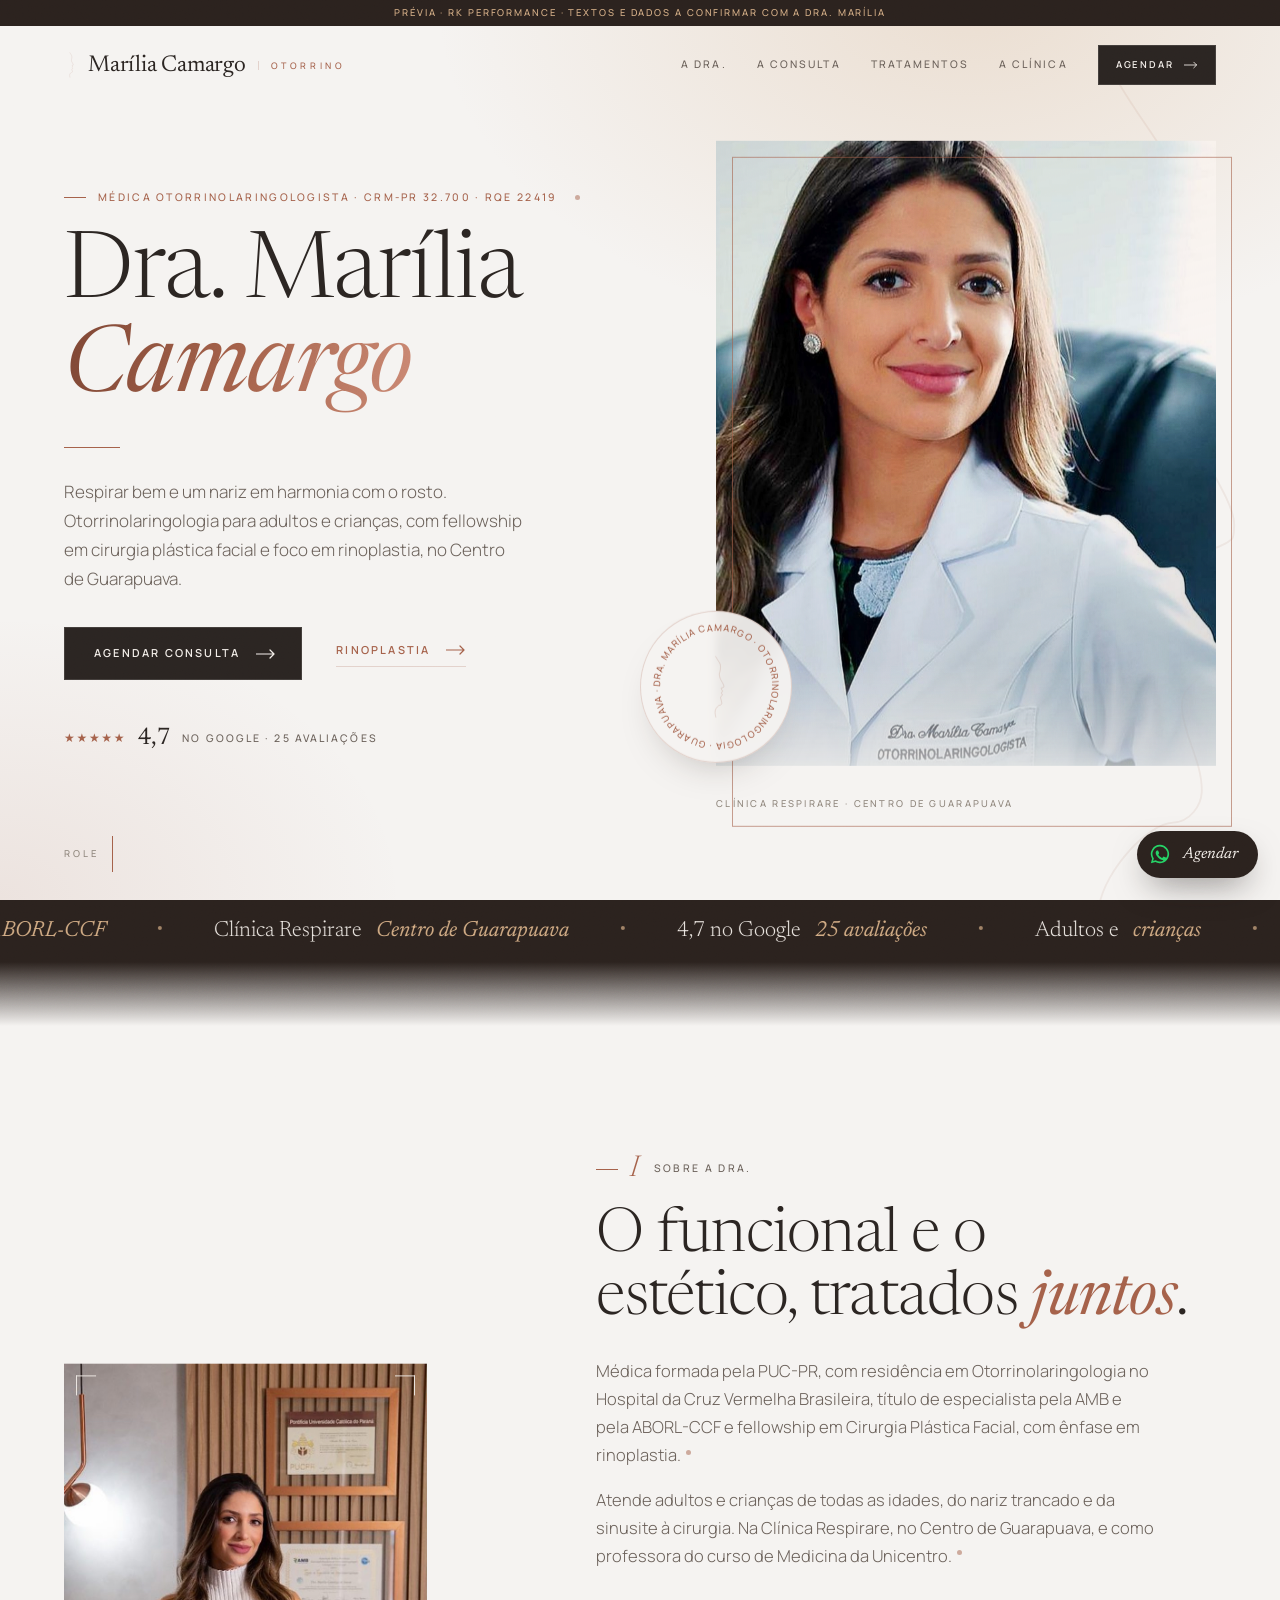
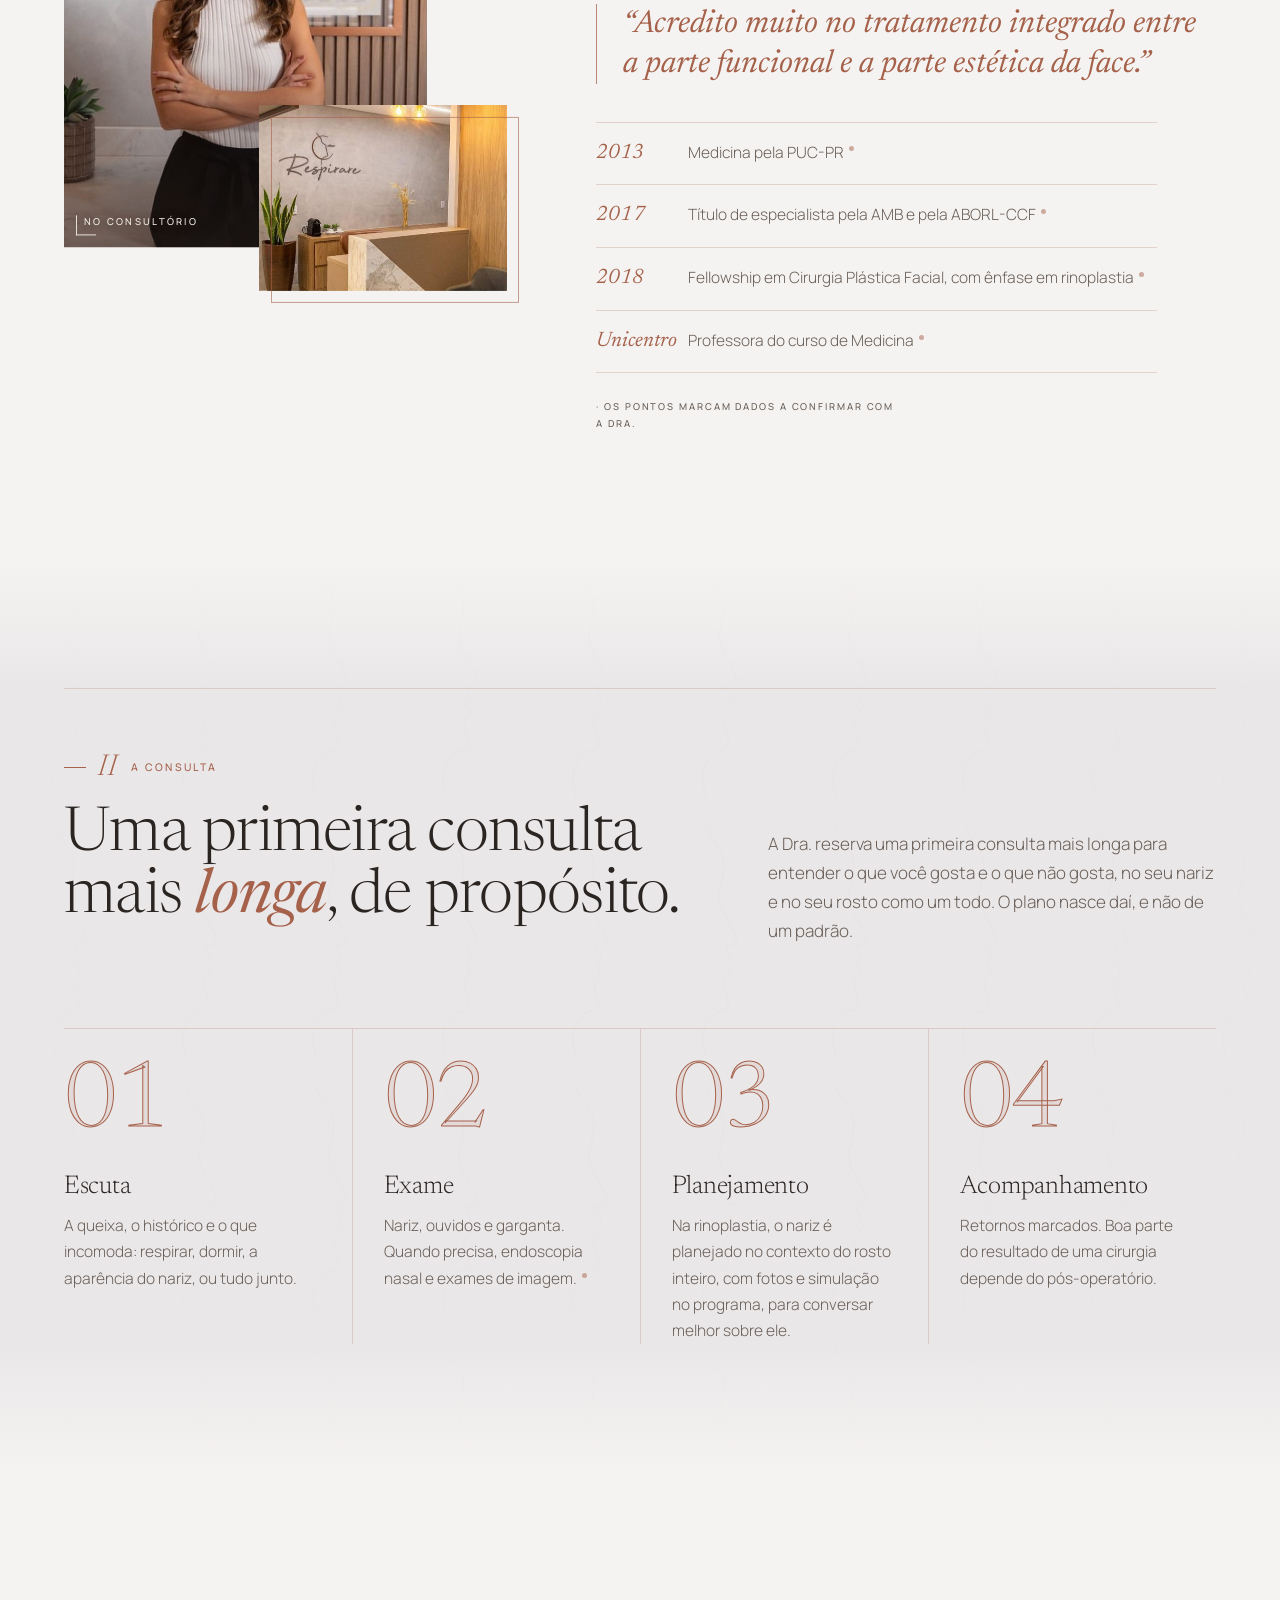
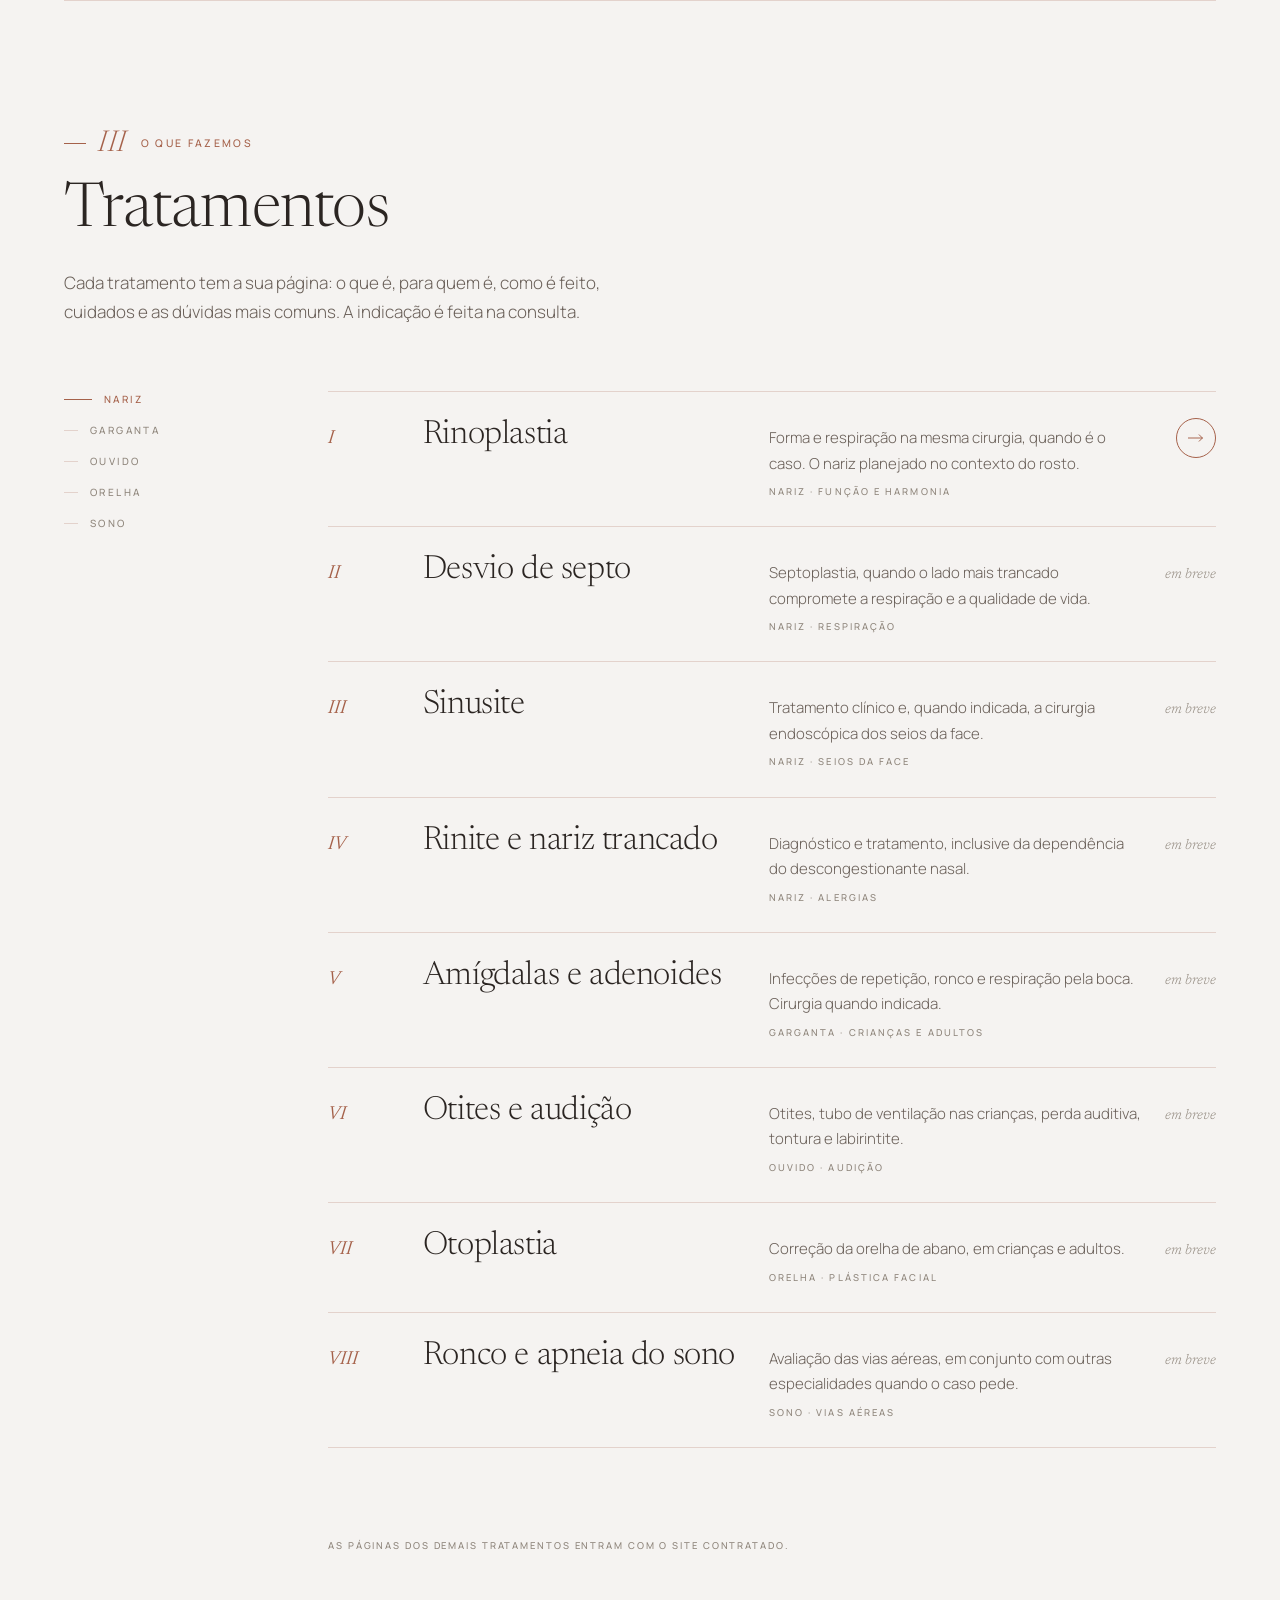
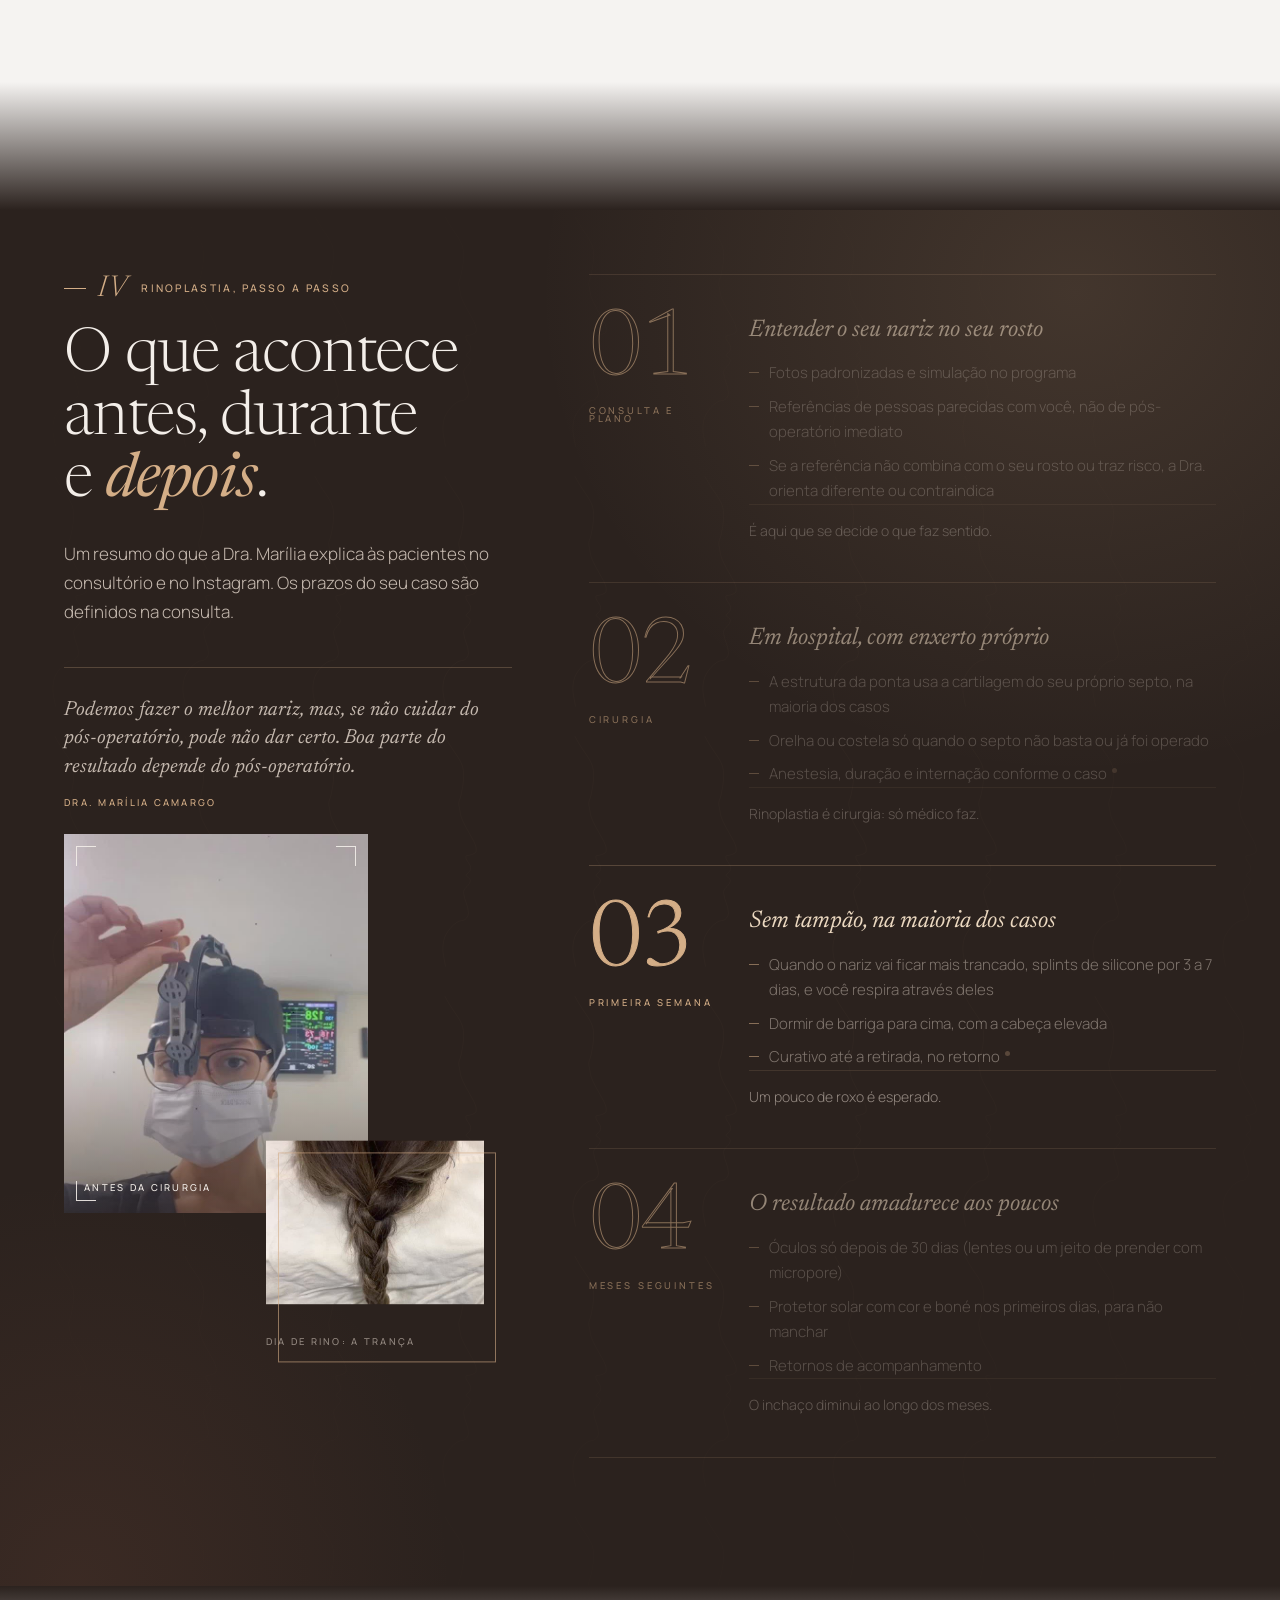
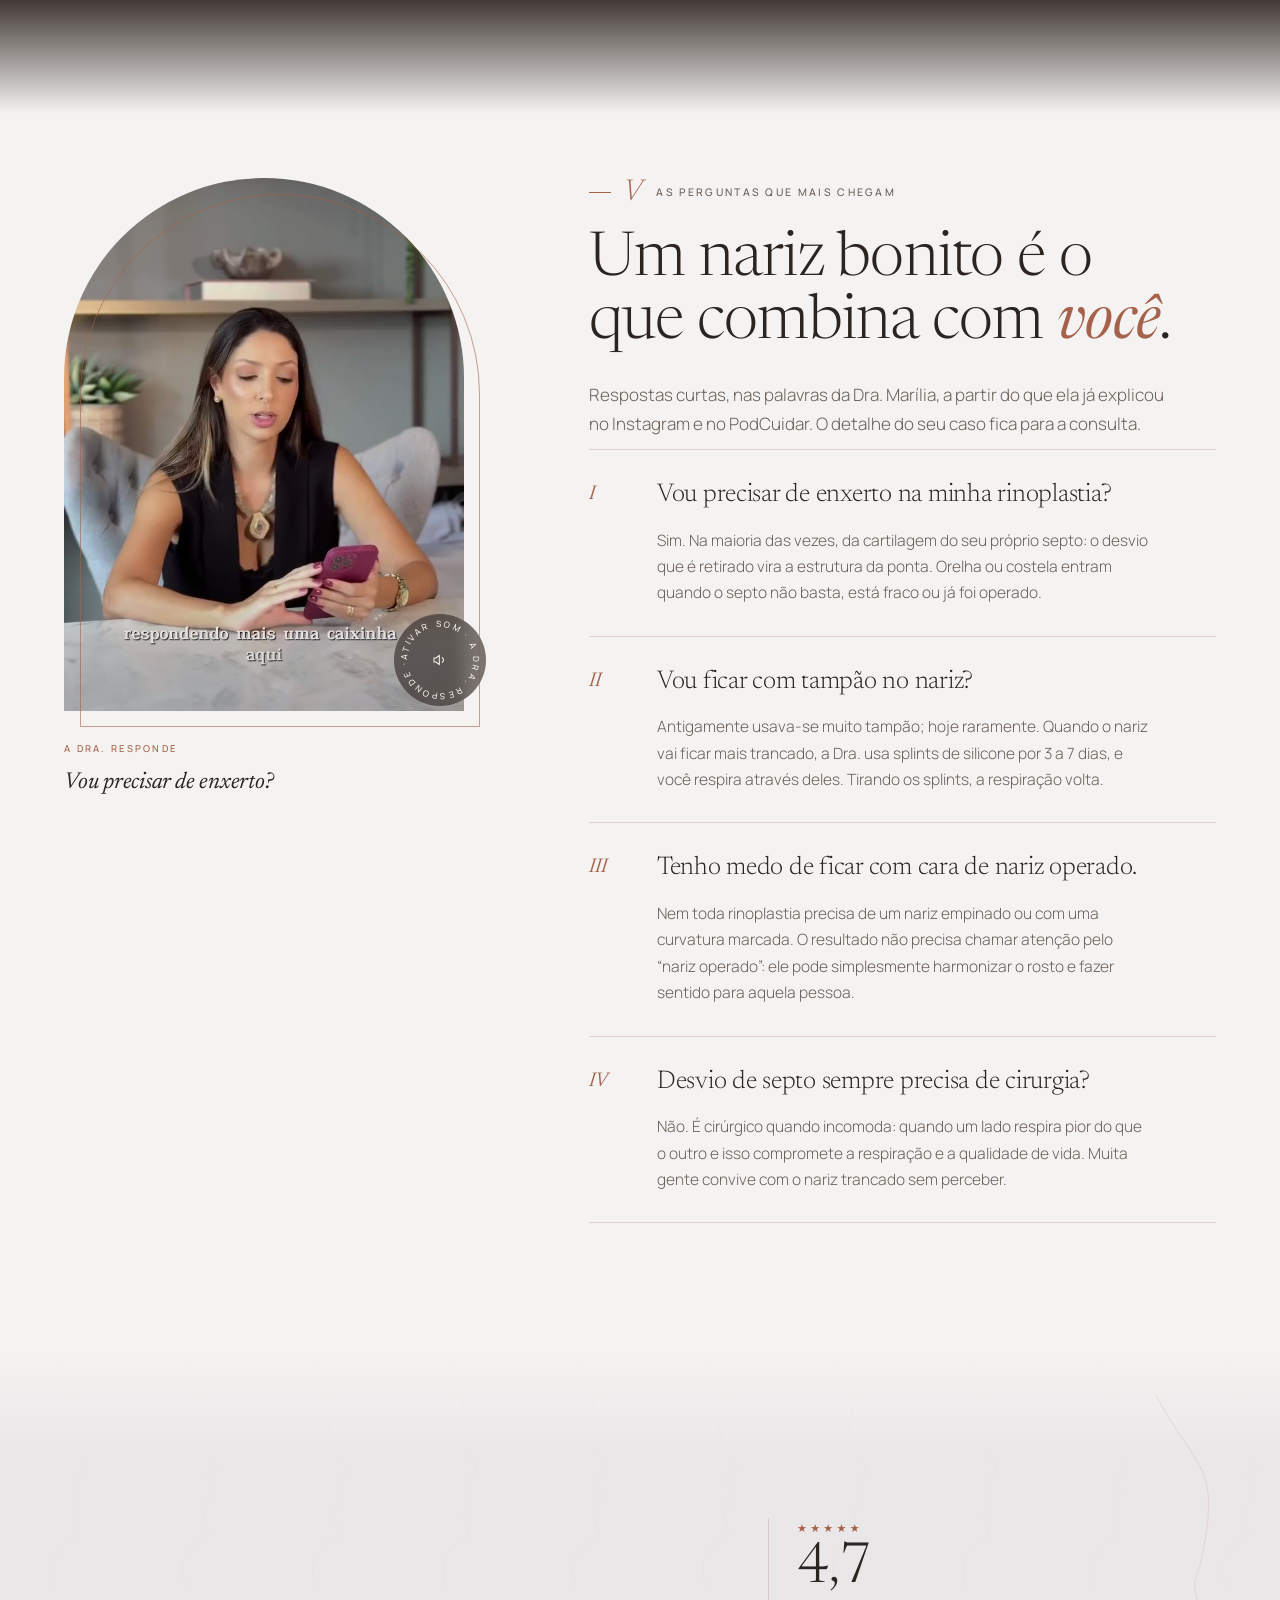
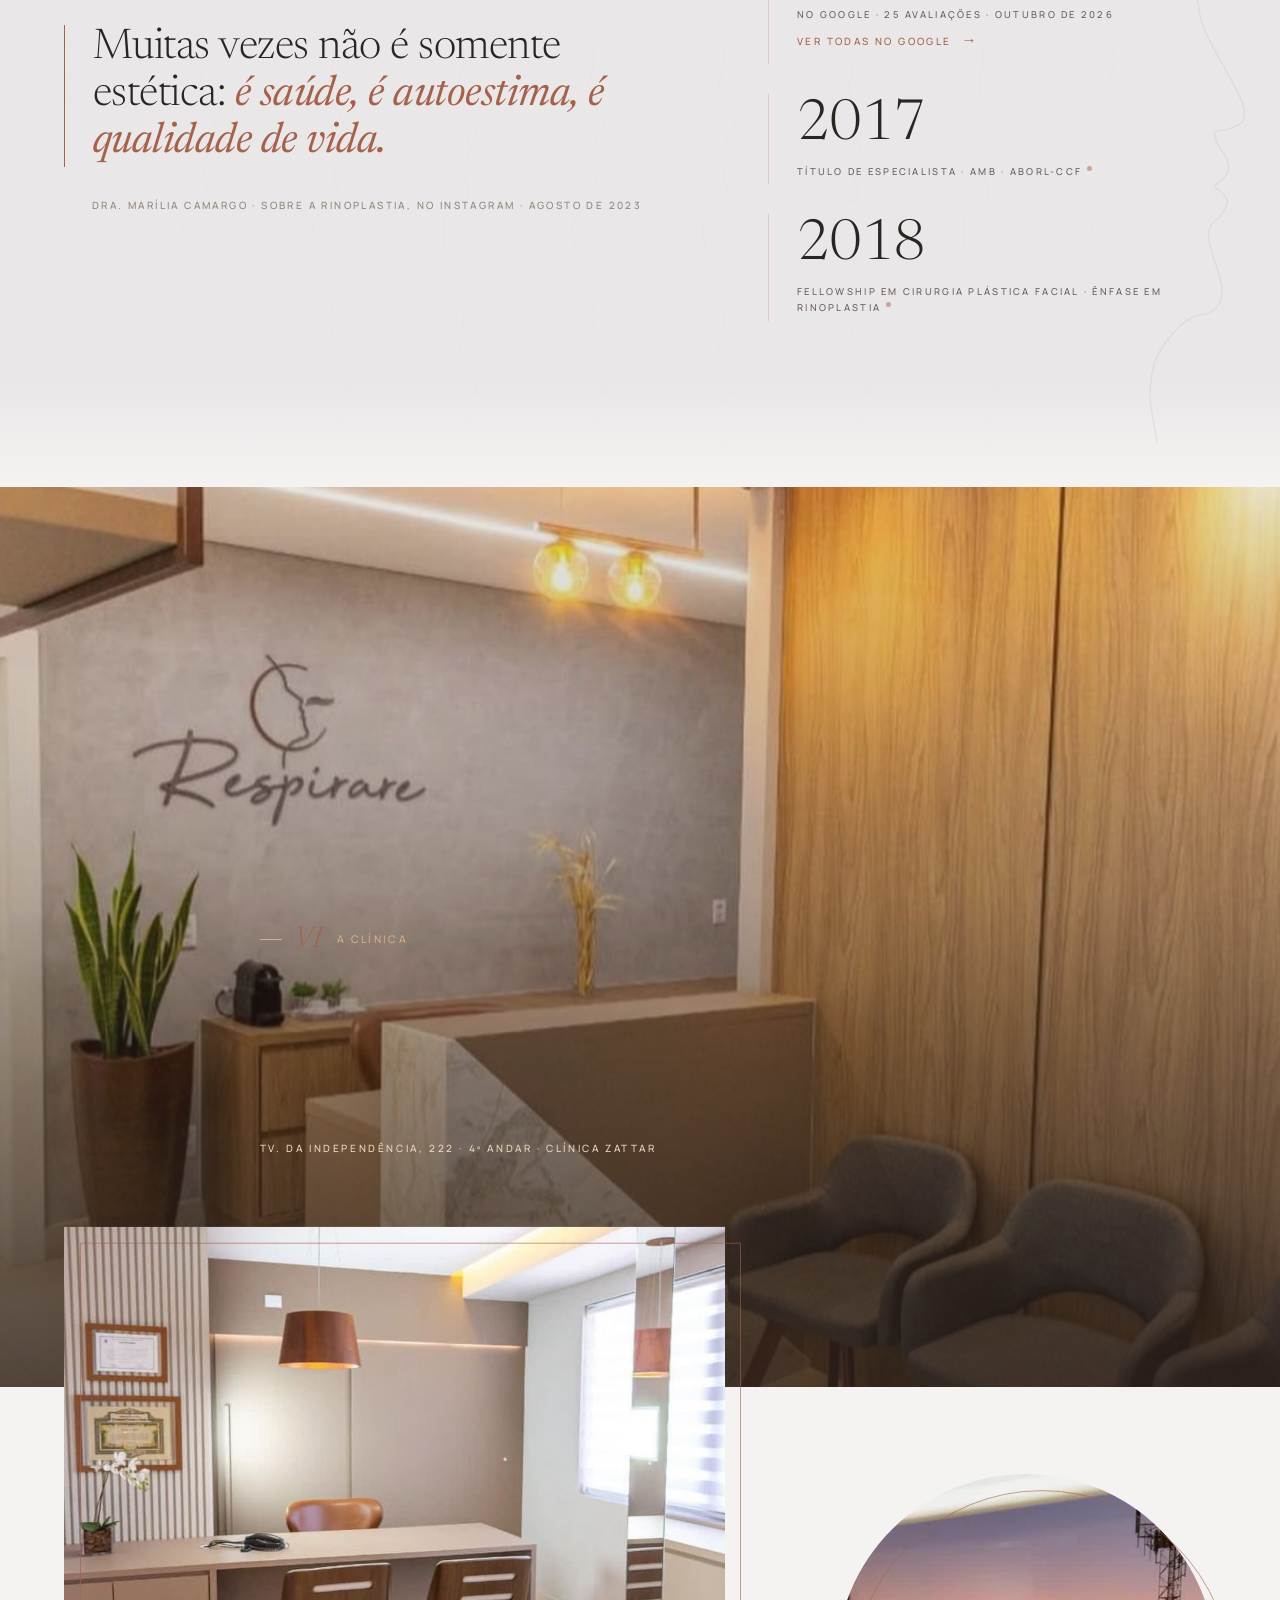
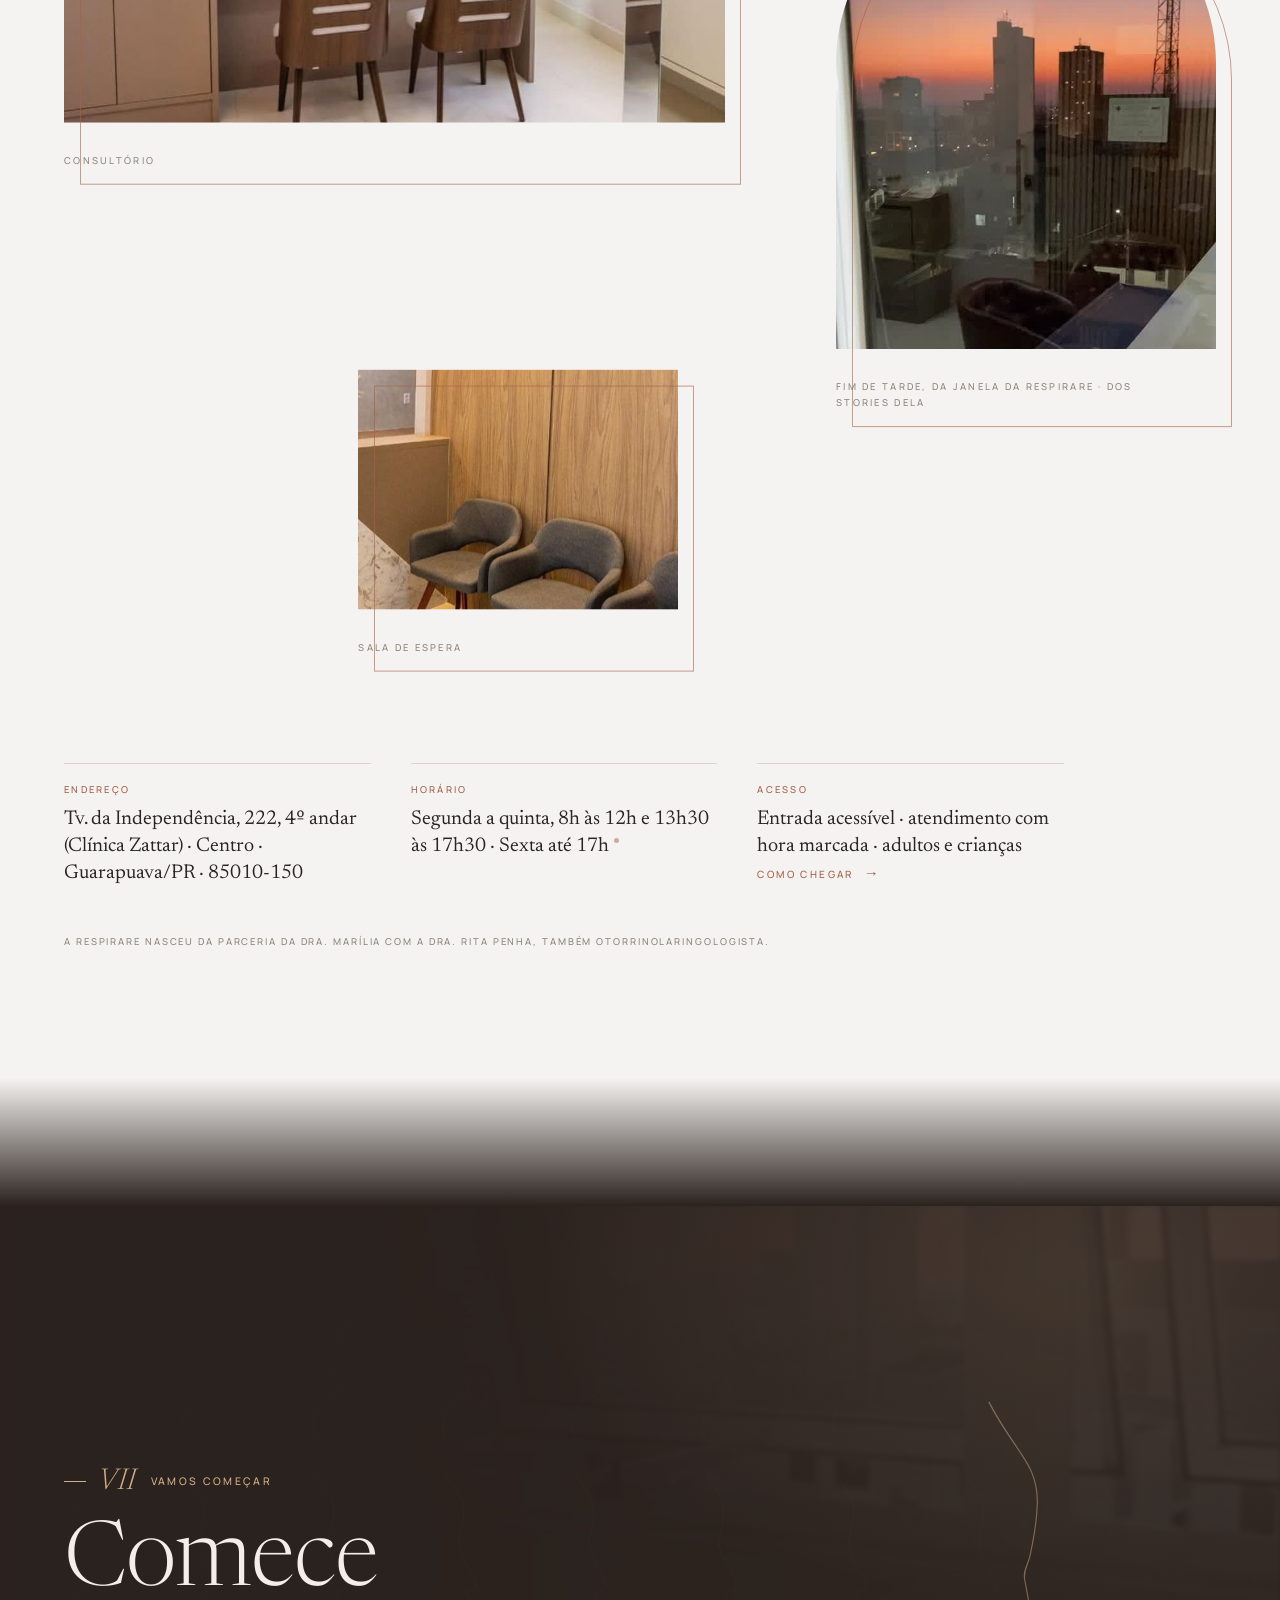
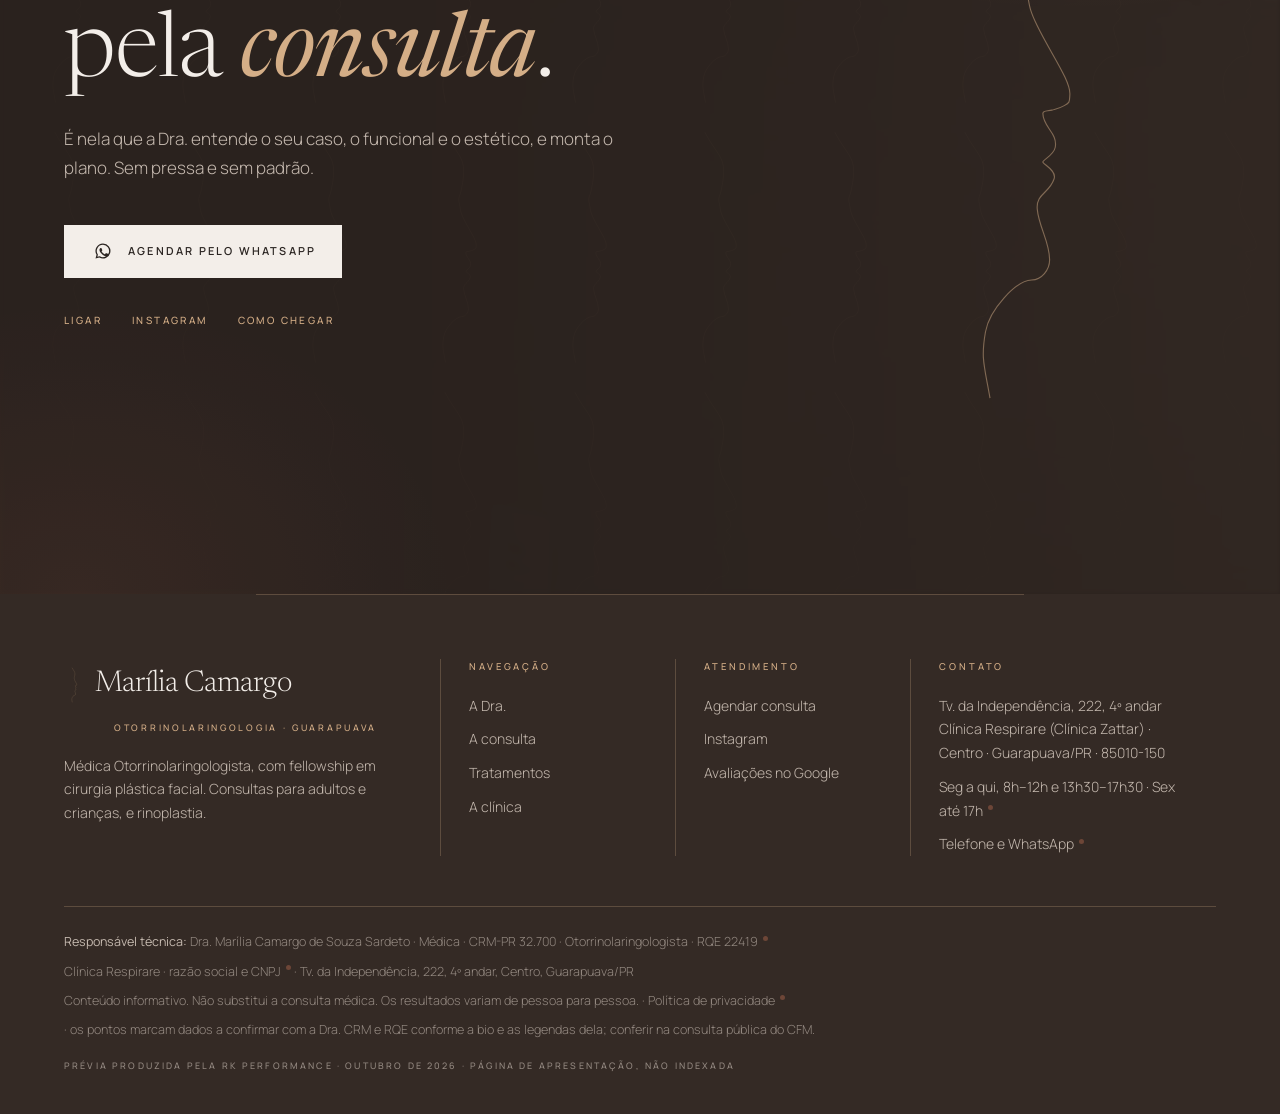
==== commit 838ee6c3: "v2: acabamento de luxo e perfil novo na abertura Abertura com o perfil de rosto refinado (rosto-obje" ====
--- a/index.html
+++ b/index.html
@@ -3,39 +3,44 @@
 <head>
 <meta charset="utf-8">
 <meta name="viewport" content="width=device-width, initial-scale=1, viewport-fit=cover">
-<title>Dra. Marília Camargo · Otorrinolaringologista e rinoplastia em Guarapuava</title>
-<meta name="description" content="Otorrinolaringologia para adultos e crianças e rinoplastia, no Centro de Guarapuava. Dra. Marília Camargo Sardeto, Médica Otorrinolaringologista, CRM-PR 32.700, RQE 22419, com fellowship em cirurgia plástica facial.">
+<title>Dra. Marília Camargo · Médica Otorrinolaringologista e Rinoplastia em Guarapuava</title>
+<meta name="description" content="Dra. Marília Camargo Sardeto, médica otorrinolaringologista com fellowship em cirurgia plástica facial e foco em rinoplastia. Clínica Respirare, Centro de Guarapuava. CRM-PR 32.700 · RQE 22419.">
 <meta name="robots" content="noindex, nofollow">
 <meta name="theme-color" content="#F5F3F1">
 <meta property="og:type" content="website">
-<meta property="og:title" content="Dra. Marília Camargo · Otorrinolaringologista em Guarapuava">
-<meta property="og:description" content="Respirar bem e um nariz em harmonia com o rosto. Otorrinolaringologia para adultos e crianças, com foco em rinoplastia.">
+<meta property="og:title" content="Dra. Marília Camargo · Otorrinolaringologia e Rinoplastia em Guarapuava">
+<meta property="og:description" content="Respirar bem e um nariz em harmonia com o rosto. Médica otorrinolaringologista, fellowship em cirurgia plástica facial. Clínica Respirare, Centro de Guarapuava.">
 <meta property="og:image" content="https://joaovitorrk.github.io/marilia-camargo-site/media/og.jpg">
 <meta property="og:locale" content="pt_BR">
-<link rel="icon" href="data:image/svg+xml,%3Csvg xmlns='http://www.w3.org/2000/svg' viewBox='0 0 64 64'%3E%3Ccircle cx='32' cy='32' r='32' fill='%23F5F3F1'/%3E%3Ctext x='32' y='41' font-family='Georgia,serif' font-style='italic' font-size='26' fill='%23A5614A' text-anchor='middle'%3EMC%3C/text%3E%3C/svg%3E">
+<link rel="icon" href="data:image/svg+xml,<svg xmlns='http://www.w3.org/2000/svg' viewBox='0 0 64 64'><rect width='64' height='64' rx='32' fill='%23F5F3F1'/><g transform='translate%2814 7%29 scale%280.09%29'><path d='M127 15 C 149.7 59.6, 171.3 70, 170 106 C 169.2 128, 166.4 136.2, 164 150 C 162.3 159.8, 156.9 164.2, 159 174 C 163.6 195.5, 161.2 196, 170 214 C 182.3 239.2, 199.6 263, 199 275 C 198.6 282, 199.2 282, 194 285 C 189.7 287.5, 187.8 287.7, 183 289 C 179.1 290, 175 289, 175 292 C 175 304, 188.3 309.2, 186 322 C 184.8 328.9, 175.3 333, 175 335 C 174.7 337, 187.5 342.4, 185 350 C 180.7 363.3, 168.8 363.1, 170 377 C 171.4 392.9, 181 406, 181 422 C 181 431, 174 439.7, 165 440 C 151 440.5, 127.5 466.3, 124 486 C 119.8 509.6, 122.8 515.5, 128 545' fill='none' stroke='%23A5614A' stroke-width='14' stroke-linecap='round'/></g></svg>">
 <link rel="preconnect" href="https://fonts.googleapis.com">
 <link rel="preconnect" href="https://fonts.gstatic.com" crossorigin>
 <link href="https://fonts.googleapis.com/css2?family=Newsreader:ital,opsz,wght@0,6..72,300;0,6..72,400;1,6..72,300;1,6..72,400&family=Manrope:wght@300;400;500;600&display=swap" rel="stylesheet">
 <link rel="stylesheet" href="assets/site.css">
-<link rel="preload" as="image" href="media/retrato-hero.jpg" fetchpriority="high">
 </head>
 <body>
 <div class="grao" aria-hidden="true"></div>
+
+<!-- o elemento-assinatura: o perfil de rosto em linha única (eco do logo da Respirare) -->
+<svg class="defs" aria-hidden="true"><symbol id="perfil" viewBox="0 0 260 560" overflow="visible"><path d="M127 15 C 149.7 59.6, 171.3 70, 170 106 C 169.2 128, 166.4 136.2, 164 150 C 162.3 159.8, 156.9 164.2, 159 174 C 163.6 195.5, 161.2 196, 170 214 C 182.3 239.2, 199.6 263, 199 275 C 198.6 282, 199.2 282, 194 285 C 189.7 287.5, 187.8 287.7, 183 289 C 179.1 290, 175 289, 175 292 C 175 304, 188.3 309.2, 186 322 C 184.8 328.9, 175.3 333, 175 335 C 174.7 337, 187.5 342.4, 185 350 C 180.7 363.3, 168.8 363.1, 170 377 C 171.4 392.9, 181 406, 181 422 C 181 431, 174 439.7, 165 440 C 151 440.5, 127.5 466.3, 124 486 C 119.8 509.6, 122.8 515.5, 128 545"/></symbol>
+<symbol id="zap" viewBox="0 0 24 24"><path fill="currentColor" d="M12 2a10 10 0 0 0-8.6 15.1L2 22l5-1.3A10 10 0 1 0 12 2zm0 1.8a8.2 8.2 0 1 1-4.2 15.3l-.3-.2-3 .8.8-2.9-.2-.3A8.2 8.2 0 0 1 12 3.8zm-3 4.3c-.2 0-.5 0-.7.3-.3.3-1 1-1 2.4s1 2.8 1.2 3c.1.2 2 3.2 5 4.4 2.4 1 2.9.8 3.4.7.5 0 1.7-.7 1.9-1.4.2-.7.2-1.2.2-1.4-.1-.1-.3-.2-.6-.3l-2-.9c-.3-.1-.5-.2-.7.1l-1 1.2c-.2.2-.3.2-.6.1-.3-.2-1.2-.5-2.3-1.5-.9-.8-1.5-1.7-1.6-2-.2-.3 0-.5.1-.6l.4-.5.3-.5c.1-.2 0-.4 0-.5l-.9-2.1c-.2-.6-.5-.5-.7-.5z"/></symbol>
+<symbol id="seta" viewBox="0 0 20 10"><path d="M0 5h18M14 1l4 4-4 4" fill="none" stroke="currentColor" stroke-width="1.2" stroke-linecap="round" stroke-linejoin="round"/></symbol></svg>
+
 <div class="intro" aria-hidden="true">
-  <svg class="laco" viewBox="0 0 260 560" preserveAspectRatio="xMidYMid meet"><path d="M118 18 C 150 60, 160 110, 150 160 C 144 190, 150 215, 170 250 C 188 282, 196 302, 184 318 C 176 329, 162 330, 150 326 C 158 338, 172 345, 176 360 C 178 372, 168 382, 150 386 C 162 394, 172 406, 166 424 C 160 442, 140 452, 118 452 C 96 452, 84 470, 86 500 C 88 522, 100 540, 116 548"/></svg>
+  <svg class="laco" viewBox="0 0 260 560" preserveAspectRatio="xMidYMid meet"><use href="#perfil"/></svg>
   <div class="nome">Marília <em>Camargo</em><small>Otorrinolaringologia · Guarapuava</small></div>
 </div>
 
 <div class="aviso"><span class="longo">Prévia · RK Performance · textos e dados a confirmar com a Dra. Marília</span><span class="curto">Prévia · RK Performance · a confirmar</span></div>
 
 <header class="topo" id="topo">
-  <a class="marca" href="#inicio" aria-label="Dra. Marília Camargo, início"><span class="n">Marília Camargo</span><span class="i">Otorrino</span></a>
+  <a class="marca" href="#inicio" aria-label="Dra. Marília Camargo, início"><svg class="mono" viewBox="0 0 260 560" aria-hidden="true"><use href="#perfil"/></svg><span class="n">Marília Camargo</span><span class="i">Otorrino</span></a>
   <nav aria-label="Seções">
     <a class="lk" href="#sobre">A Dra.</a>
     <a class="lk" href="#consulta">A consulta</a>
     <a class="lk" href="#tratamentos">Tratamentos</a>
     <a class="lk" href="#consultorio">A clínica</a>
-    <a class="btn pq" href="#" data-demo="wa" data-msg="Olá! Vim pelo site e quero agendar uma consulta com a Dra. Marília.">Agendar</a>
+    <a class="btn pq" href="#" data-demo="wa" data-msg="Olá! Vim pelo site e quero agendar uma consulta com a Dra. Marília.">Agendar<svg class="seta" aria-hidden="true"><use href="#seta"/></svg></a>
   </nav>
 </header>
 
@@ -43,219 +48,288 @@
 
 <!-- primeira tela -->
 <section class="hero claro" aria-label="Apresentação">
+  <svg class="marca-agua" viewBox="0 0 260 560" preserveAspectRatio="xMidYMid meet" aria-hidden="true" data-parallax="-0.06"><use href="#perfil"/></svg>
   <div class="wrap">
     <div class="cabeca">
-      <p class="rot">Médica otorrinolaringologista · Guarapuava</p>
+      <p class="rot">Médica otorrinolaringologista · CRM-PR 32.700 · RQE 22419<sup class="conf" title="Conforme a bio e as legendas dela; conferir na consulta pública do CFM"></sup></p>
       <h1>Dra. Marília <em>Camargo</em></h1>
     </div>
     <div class="texto">
       <p class="sub so-pc">Respirar bem e um nariz em harmonia com o rosto. Otorrinolaringologia para adultos e crianças, com fellowship em cirurgia plástica facial e foco em rinoplastia, no Centro de Guarapuava.</p>
       <p class="sub so-cel">Respirar bem e um nariz em harmonia com o rosto. Otorrino para adultos e crianças, com foco em rinoplastia.</p>
-      <p class="quem">Médica · CRM-PR 32.700 · Otorrinolaringologista · RQE 22419<sup class="conf" title="Conforme a bio e as legendas dela; conferir na consulta pública do CFM">*</sup></p>
       <div class="acoes">
-        <a class="btn" href="#" data-demo="wa" data-msg="Olá! Vim pelo site e quero agendar uma consulta com a Dra. Marília."><svg viewBox="0 0 24 24" fill="none" stroke="currentColor" stroke-width="1.8" stroke-linecap="round" stroke-linejoin="round" aria-hidden="true"><path d="M21 12a9 9 0 0 1-13.3 7.9L3 21l1.2-4.5A9 9 0 1 1 21 12z"/></svg>Agendar consulta</a>
-        <a class="btn linha" href="rinoplastia-guarapuava/">Rinoplastia</a>
+        <a class="btn" href="#" data-demo="wa" data-msg="Olá! Vim pelo site e quero agendar uma consulta com a Dra. Marília.">Agendar consulta<svg class="seta" aria-hidden="true"><use href="#seta"/></svg></a>
+        <a class="btn linha" href="rinoplastia-guarapuava/">Rinoplastia<svg class="seta" aria-hidden="true"><use href="#seta"/></svg></a>
       </div>
       <a class="google" href="https://www.google.com/maps/place/?q=place_id:ChIJm2TAFR4375QR_OdMRcX5v30" target="_blank" rel="noopener"><span class="est">★★★★★</span><b>4,7</b><span>no Google · 25 avaliações</span></a>
     </div>
-    <div class="quadro">
-      <div class="img"><img src="media/retrato-hero.jpg" srcset="media/retrato-hero-800.jpg 800w, media/retrato-hero.jpg 1037w" sizes="(max-width: 900px) 100vw, 500px" width="1037" height="1382" alt="Dra. Marília Camargo, médica otorrinolaringologista, de jaleco no consultório" fetchpriority="high"></div>
-      <p class="leg">Dra. Marília Camargo Sardeto · Clínica Respirare</p>
-    </div>
-  </div>
-</section>
-
+    <div class="quadro r45" data-parallax="0.04">
+      <div class="img"><img src="media/retrato-hero.jpg" srcset="media/retrato-hero-800.jpg 800w, media/retrato-hero.jpg 1037w" sizes="(max-width:900px) 92vw, 500px" width="1037" height="1382" alt="Dra. Marília Camargo de jaleco, no consultório" fetchpriority="high"></div>
+      <p class="leg dentro">Clínica Respirare · Centro de Guarapuava</p>
+      <a class="selo" href="#sobre" aria-label="Sobre a Dra. Marília">
+        <svg viewBox="0 0 140 140" aria-hidden="true">
+          <defs><path id="selo-c" d="M70 70 m-56 0 a56 56 0 1 1 112 0 a56 56 0 1 1 -112 0"/></defs>
+          <g class="anel"><text><textPath href="#selo-c" textLength="351">Dra. Marília Camargo · Otorrinolaringologia · Guarapuava · </textPath></text></g>
+          <use href="#perfil" class="perfil-mini" x="50" y="38" width="40" height="64"/>
+        </svg>
+      </a>
+    </div>
+  </div>
+  <p class="rolar" aria-hidden="true">Role<i></i></p>
+</section>
+
+<!-- letreiro de credenciais -->
 <div class="cred" aria-label="Credenciais">
-  <div class="wrap">
-    <div><b>Médica</b> CRM-PR 32.700<sup class="conf" title="A confirmar">*</sup></div>
-    <div><b>Otorrinolaringologista</b> RQE 22419<sup class="conf" title="A confirmar">*</sup></div>
-    <div><b>Respirare</b> Clínica Zattar · Centro</div>
+  <div class="faixa" id="faixa">
+    <span>Médica <em>CRM-PR 32.700</em></span>
+    <span>Otorrinolaringologista <em>RQE 22419</em></span>
+    <span>Fellowship em <em>cirurgia plástica facial</em></span>
+    <span>Título de especialista <em>AMB · ABORL-CCF</em></span>
+    <span>Clínica Respirare <em>Centro de Guarapuava</em></span>
+    <span>4,7 no Google <em>25 avaliações</em></span>
+    <span>Adultos e <em>crianças</em></span>
   </div>
 </div>
+<div class="band n-c curta" aria-hidden="true"></div>
 
 <!-- sobre -->
-<section class="sobre greige" id="sobre">
-  <div class="wrap">
+<section class="sobre claro" id="sobre">
+  <div class="wrap">
+    <div class="compo rv">
+      <div class="quadro principal cant sem rv" data-parallax="0.04"><div class="img veu"><i></i><i></i><i></i><i></i><img src="media/retrato-clinica.jpg" srcset="media/retrato-clinica-800.jpg 800w, media/retrato-clinica.jpg 1072w" sizes="(max-width:900px) 86vw, 420px" width="1072" height="1512" alt="Dra. Marília no consultório, diante dos diplomas" loading="lazy"></div><p class="leg dentro">No consultório</p></div>
+      <div class="quadro detalhe r43 rv d1" data-parallax="-0.05"><div class="img"><img src="media/logo-parede.jpg" width="988" height="741" alt="Logo da Clínica Respirare na parede da recepção" loading="lazy"></div></div>
+    </div>
     <div class="texto">
-      <p class="rot rv">Sobre a Dra.</p>
-      <h2 class="rv">O funcional e o estético, tratados <em>juntos</em>.</h2>
-      <p class="rv d1">Médica formada pela PUC-PR, com residência em Otorrinolaringologia no Hospital da Cruz Vermelha Brasileira, título de especialista pela AMB e pela ABORL-CCF e fellowship em Cirurgia Plástica Facial, com ênfase em rinoplastia.<sup class="conf" title="Conforme o Perfil da Empresa no Google, a página de docentes da Unicentro e o Doctoralia; a confirmar">*</sup></p>
-      <p class="rv d1">Atende adultos e crianças de todas as idades, do nariz trancado e da sinusite à cirurgia. Na Clínica Respirare, no Centro de Guarapuava, e como professora do curso de Medicina da Unicentro.<sup class="conf" title="A confirmar">*</sup></p>
-      <p class="cita rv d2">“Acredito muito no tratamento integrado entre a parte funcional e a parte estética da face.”</p>
+      <p class="rot"><i class="cap">I</i>Sobre a Dra.</p>
+      <h2 class="rv tit">O funcional e o estético, tratados <em>juntos</em>.</h2>
+      <p class="rv">Médica formada pela PUC-PR, com residência em Otorrinolaringologia no Hospital da Cruz Vermelha Brasileira, título de especialista pela AMB e pela ABORL-CCF e fellowship em Cirurgia Plástica Facial, com ênfase em rinoplastia.<sup class="conf" title="Formação conforme a página de docentes da Unicentro e o Doctoralia; a confirmar com ela"></sup></p>
+      <p class="rv d1">Atende adultos e crianças de todas as idades, do nariz trancado e da sinusite à cirurgia. Na Clínica Respirare, no Centro de Guarapuava, e como professora do curso de Medicina da Unicentro.<sup class="conf" title="A confirmar"></sup></p>
+      <blockquote class="cita rv tit">“Acredito muito no tratamento integrado entre a parte funcional e a parte estética da face.”</blockquote>
       <ul class="fatos rv d2">
-        <li>Médica Otorrinolaringologista · RQE 22419<sup class="conf" title="A confirmar">*</sup></li>
-        <li>Título de especialista pela AMB e pela ABORL-CCF (2017)<sup class="conf" title="A confirmar">*</sup></li>
-        <li>Fellowship em Cirurgia Plástica Facial, com ênfase em rinoplastia (2018)<sup class="conf" title="A confirmar">*</sup></li>
-        <li>4,7 no Google, com 25 avaliações</li>
+        <li><b>2013</b><span>Medicina pela PUC-PR<sup class="conf" title="A confirmar"></sup></span></li>
+        <li><b>2017</b><span>Título de especialista pela AMB e pela ABORL-CCF<sup class="conf" title="A confirmar"></sup></span></li>
+        <li><b>2018</b><span>Fellowship em Cirurgia Plástica Facial, com ênfase em rinoplastia<sup class="conf" title="A confirmar"></sup></span></li>
+        <li><b>Unicentro</b><span>Professora do curso de Medicina<sup class="conf" title="A confirmar"></sup></span></li>
       </ul>
-      <p class="nota-conf rv d3">* dado a confirmar com a Dra.</p>
-    </div>
-    <div class="quadro rv d1">
-      <div class="img"><img src="media/retrato-clinica.jpg" srcset="media/retrato-clinica-800.jpg 800w, media/retrato-clinica.jpg 1072w" sizes="(max-width: 900px) 100vw, 440px" width="1072" height="1512" alt="Dra. Marília no consultório, diante dos diplomas da PUC-PR e da AMB" loading="lazy"></div>
-      <p class="leg">No consultório · diplomas da PUC-PR e da AMB na parede</p>
+      <p class="nota-conf">· os pontos marcam dados a confirmar com a Dra.</p>
     </div>
   </div>
 </section>
 
 <!-- a consulta -->
-<section class="claro" id="consulta">
-  <div class="wrap">
-    <p class="rot rv">A consulta</p>
-    <h2 class="rv">Uma primeira consulta mais <em>longa</em>, de propósito.</h2>
-    <p class="lede rv d1">A Dra. reserva uma primeira consulta mais longa para entender o que você gosta e o que não gosta, no seu nariz e no seu rosto como um todo. O plano nasce daí, e não de um padrão.</p>
-    <ol class="etapas">
-      <li class="rv"><span class="n">01</span><h3>Escuta</h3><p>A queixa, o histórico e o que incomoda: respirar, dormir, a aparência do nariz, ou tudo junto.</p></li>
-      <li class="rv d1"><span class="n">02</span><h3>Exame</h3><p>Nariz, ouvidos e garganta. Quando precisa, endoscopia nasal e exames de imagem.<sup class="conf" title="A confirmar">*</sup></p></li>
-      <li class="rv d2"><span class="n">03</span><h3>Planejamento</h3><p>Na rinoplastia, o nariz é planejado no contexto do rosto inteiro, com fotos e simulação no programa, para conversar melhor sobre ele.</p></li>
-      <li class="rv d3"><span class="n">04</span><h3>Acompanhamento</h3><p>Retornos marcados. Boa parte do resultado de uma cirurgia depende do pós-operatório.</p></li>
+<section class="consulta greige cap-sec" id="consulta">
+  <div class="wrap">
+    <div class="cab">
+      <div>
+        <p class="rot"><i class="cap">II</i>A consulta</p>
+        <h2 class="rv tit">Uma primeira consulta mais <em>longa</em>, de propósito.</h2>
+      </div>
+      <p class="lede rv d1">A Dra. reserva uma primeira consulta mais longa para entender o que você gosta e o que não gosta, no seu nariz e no seu rosto como um todo. O plano nasce daí, e não de um padrão.</p>
+    </div>
+    <ol class="etapas rv">
+      <li><span class="n">01</span><h3>Escuta</h3><p>A queixa, o histórico e o que incomoda: respirar, dormir, a aparência do nariz, ou tudo junto.</p></li>
+      <li><span class="n">02</span><h3>Exame</h3><p>Nariz, ouvidos e garganta. Quando precisa, endoscopia nasal e exames de imagem.<sup class="conf" title="A confirmar"></sup></p></li>
+      <li><span class="n">03</span><h3>Planejamento</h3><p>Na rinoplastia, o nariz é planejado no contexto do rosto inteiro, com fotos e simulação no programa, para conversar melhor sobre ele.</p></li>
+      <li><span class="n">04</span><h3>Acompanhamento</h3><p>Retornos marcados. Boa parte do resultado de uma cirurgia depende do pós-operatório.</p></li>
     </ol>
   </div>
 </section>
 
 <!-- tratamentos -->
-<section class="greige" id="tratamentos">
-  <div class="wrap">
-    <p class="rot rv">O que fazemos</p>
-    <h2 class="rv">Tratamentos</h2>
-    <p class="lede rv d1">Cada tratamento tem a sua página: o que é, para quem é, como é feito, cuidados e as dúvidas mais comuns. A indicação é feita na consulta.</p>
-    <div class="trat-grid">
-      <a class="trat rv" href="rinoplastia-guarapuava/"><span class="r"></span><span class="g">Nariz · Função e harmonia</span><h3>Rinoplastia</h3><p>Forma e respiração na mesma cirurgia, quando é o caso. O nariz planejado no contexto do rosto.</p><span class="ver">Ver a página →</span></a>
-      <div class="trat rv d1"><span class="r"></span><span class="g">Nariz · Respiração</span><h3>Desvio de septo</h3><p>Septoplastia, quando o lado mais trancado compromete a respiração e a qualidade de vida.</p><span class="breve">Em breve</span></div>
-      <div class="trat rv d2"><span class="r"></span><span class="g">Nariz · Seios da face</span><h3>Sinusite</h3><p>Tratamento clínico e, quando indicada, a cirurgia endoscópica dos seios da face.</p><span class="breve">Em breve</span></div>
-      <div class="trat rv d3"><span class="r"></span><span class="g">Nariz · Alergias</span><h3>Rinite e nariz trancado</h3><p>Diagnóstico e tratamento, inclusive da dependência do descongestionante nasal.</p><span class="breve">Em breve</span></div>
-      <div class="trat rv"><span class="r"></span><span class="g">Garganta · Crianças e adultos</span><h3>Amígdalas e adenoides</h3><p>Infecções de repetição, ronco e respiração pela boca. Cirurgia quando indicada.</p><span class="breve">Em breve</span></div>
-      <div class="trat rv d1"><span class="r"></span><span class="g">Ouvido · Audição</span><h3>Otites e audição</h3><p>Otites, tubo de ventilação nas crianças, perda auditiva, tontura e labirintite.</p><span class="breve">Em breve</span></div>
-      <div class="trat rv d2"><span class="r"></span><span class="g">Orelha · Plástica facial</span><h3>Otoplastia</h3><p>Correção da orelha de abano, em crianças e adultos.</p><span class="breve">Em breve</span></div>
-      <div class="trat rv d3"><span class="r"></span><span class="g">Sono · Vias aéreas</span><h3>Ronco e apneia do sono</h3><p>Avaliação das vias aéreas, em conjunto com outras especialidades quando o caso pede.</p><span class="breve">Em breve</span></div>
-    </div>
-  </div>
-</section>
+<section class="tratamentos claro cap-sec" id="tratamentos">
+  <div class="wrap">
+    <div class="cabeca">
+      <p class="rot"><i class="cap">III</i>O que fazemos</p>
+      <h2 class="rv tit">Tratamentos</h2>
+      <p class="lede rv d1">Cada tratamento tem a sua página: o que é, para quem é, como é feito, cuidados e as dúvidas mais comuns. A indicação é feita na consulta.</p>
+    </div>
+    <ul class="areas" aria-hidden="true">
+      <li data-area="nariz">Nariz</li>
+      <li data-area="garganta">Garganta</li>
+      <li data-area="ouvido">Ouvido</li>
+      <li data-area="orelha">Orelha</li>
+      <li data-area="sono">Sono</li>
+    </ul>
+    <ol class="indice rv">
+      <li class="link" data-area="nariz"><span class="i">I</span><h3>Rinoplastia</h3><p>Forma e respiração na mesma cirurgia, quando é o caso. O nariz planejado no contexto do rosto.<span class="g">Nariz · função e harmonia</span></p><span class="circ"><svg aria-hidden="true"><use href="#seta"/></svg></span><a href="rinoplastia-guarapuava/" aria-label="Rinoplastia: ver a página"></a></li>
+      <li data-area="nariz"><span class="i">II</span><h3>Desvio de septo</h3><p>Septoplastia, quando o lado mais trancado compromete a respiração e a qualidade de vida.<span class="g">Nariz · respiração</span></p><i class="breve">em breve</i></li>
+      <li data-area="nariz"><span class="i">III</span><h3>Sinusite</h3><p>Tratamento clínico e, quando indicada, a cirurgia endoscópica dos seios da face.<span class="g">Nariz · seios da face</span></p><i class="breve">em breve</i></li>
+      <li data-area="nariz"><span class="i">IV</span><h3>Rinite e nariz trancado</h3><p>Diagnóstico e tratamento, inclusive da dependência do descongestionante nasal.<span class="g">Nariz · alergias</span></p><i class="breve">em breve</i></li>
+      <li data-area="garganta"><span class="i">V</span><h3>Amígdalas e adenoides</h3><p>Infecções de repetição, ronco e respiração pela boca. Cirurgia quando indicada.<span class="g">Garganta · crianças e adultos</span></p><i class="breve">em breve</i></li>
+      <li data-area="ouvido"><span class="i">VI</span><h3>Otites e audição</h3><p>Otites, tubo de ventilação nas crianças, perda auditiva, tontura e labirintite.<span class="g">Ouvido · audição</span></p><i class="breve">em breve</i></li>
+      <li data-area="orelha"><span class="i">VII</span><h3>Otoplastia</h3><p>Correção da orelha de abano, em crianças e adultos.<span class="g">Orelha · plástica facial</span></p><i class="breve">em breve</i></li>
+      <li data-area="sono"><span class="i">VIII</span><h3>Ronco e apneia do sono</h3><p>Avaliação das vias aéreas, em conjunto com outras especialidades quando o caso pede.<span class="g">Sono · vias aéreas</span></p><i class="breve">em breve</i></li>
+    </ol>
+    <p class="nota-conf">As páginas dos demais tratamentos entram com o site contratado.</p>
+  </div>
+</section>
+
+<div class="band c-n" aria-hidden="true"></div>
 
 <!-- rinoplastia, passo a passo -->
-<section class="escuro" id="caminho">
-  <div class="wrap">
-    <p class="rot rv">Rinoplastia, passo a passo</p>
-    <h2 class="rv">O que acontece antes, durante e <em>depois</em>.</h2>
-    <p class="lede rv d1">Um resumo do que a Dra. Marília explica às pacientes no consultório e no Instagram. Os prazos do seu caso são definidos na consulta.</p>
-    <ul class="idades">
-      <li class="rv"><span class="n">01<small>Consulta e plano</small></span><b>Entender o seu nariz no seu rosto</b><ul><li>Fotos padronizadas e simulação no programa</li><li>Referências de pessoas parecidas com você, não de pós-operatório imediato</li><li>Se a referência não combina com o seu rosto ou traz risco, a Dra. orienta diferente ou contraindica</li></ul><p>É aqui que se decide o que faz sentido.</p></li>
-      <li class="rv d1"><span class="n">02<small>Cirurgia</small></span><b>Em hospital, com enxerto próprio</b><ul><li>A estrutura da ponta usa a cartilagem do seu próprio septo, na maioria dos casos</li><li>Orelha ou costela só quando o septo não basta ou já foi operado</li><li>Anestesia, duração e internação conforme o caso<sup class="conf" title="A confirmar">*</sup></li></ul><p>Rinoplastia é cirurgia: só médico faz.</p></li>
-      <li class="rv d2"><span class="n">03<small>Primeira semana</small></span><b>Sem tampão, na maioria dos casos</b><ul><li>Quando o nariz vai ficar mais trancado, splints de silicone por 3 a 7 dias, e você respira através deles</li><li>Dormir de barriga para cima, com a cabeça elevada</li><li>Curativo até a retirada, no retorno<sup class="conf" title="Prazo a confirmar">*</sup></li></ul><p>Um pouco de roxo é esperado.</p></li>
-      <li class="rv d3"><span class="n">04<small>Meses seguintes</small></span><b>O resultado amadurece aos poucos</b><ul><li>Óculos só depois de 30 dias (lentes ou um jeito de prender com micropore)</li><li>Protetor solar com cor e boné nos primeiros dias, para não manchar</li><li>Retornos de acompanhamento</li></ul><p>O inchaço diminui ao longo dos meses.</p></li>
-    </ul>
-    <p class="obs rv">Podemos fazer o melhor nariz, mas, se não cuidar do pós-operatório, pode não dar certo. Boa parte do resultado depende do pós-operatório.<small>Dra. Marília Camargo</small></p>
-  </div>
-</section>
+<section class="caminho escuro depois-band" id="caminho">
+  <div class="wrap">
+    <div class="fixo">
+      <p class="rot"><i class="cap">IV</i>Rinoplastia, passo a passo</p>
+      <h2 class="rv tit">O que acontece antes, durante e <em>depois</em>.</h2>
+      <p class="lede rv d1">Um resumo do que a Dra. Marília explica às pacientes no consultório e no Instagram. Os prazos do seu caso são definidos na consulta.</p>
+      <blockquote class="obs rv d2">Podemos fazer o melhor nariz, mas, se não cuidar do pós-operatório, pode não dar certo. Boa parte do resultado depende do pós-operatório.<small>Dra. Marília Camargo</small></blockquote>
+      <div class="colagem rv d2">
+        <div class="quadro a r45 cant sem" data-parallax="0.03"><div class="img veu"><i></i><i></i><i></i><i></i><img src="media/lupa.jpg" width="640" height="800" alt="Dra. Marília com a lupa cirúrgica, antes de uma cirurgia" loading="lazy"></div><p class="leg dentro">Antes da cirurgia</p></div>
+        <div class="quadro b r43" data-parallax="-0.04"><div class="img"><img src="media/tranca.jpg" width="640" height="720" alt="A trança que ela faz nos dias de rinoplastia" loading="lazy"></div><p class="leg">Dia de rino: a trança</p></div>
+      </div>
+    </div>
+    <ol class="cronologia">
+      <li>
+        <span class="n">01<small>Consulta e plano</small></span>
+        <div><b>Entender o seu nariz no seu rosto</b>
+          <ul><li>Fotos padronizadas e simulação no programa</li><li>Referências de pessoas parecidas com você, não de pós-operatório imediato</li><li>Se a referência não combina com o seu rosto ou traz risco, a Dra. orienta diferente ou contraindica</li></ul>
+          <p>É aqui que se decide o que faz sentido.</p></div>
+      </li>
+      <li>
+        <span class="n">02<small>Cirurgia</small></span>
+        <div><b>Em hospital, com enxerto próprio</b>
+          <ul><li>A estrutura da ponta usa a cartilagem do seu próprio septo, na maioria dos casos</li><li>Orelha ou costela só quando o septo não basta ou já foi operado</li><li>Anestesia, duração e internação conforme o caso<sup class="conf" title="A confirmar"></sup></li></ul>
+          <p>Rinoplastia é cirurgia: só médico faz.</p></div>
+      </li>
+      <li>
+        <span class="n">03<small>Primeira semana</small></span>
+        <div><b>Sem tampão, na maioria dos casos</b>
+          <ul><li>Quando o nariz vai ficar mais trancado, splints de silicone por 3 a 7 dias, e você respira através deles</li><li>Dormir de barriga para cima, com a cabeça elevada</li><li>Curativo até a retirada, no retorno<sup class="conf" title="A confirmar"></sup></li></ul>
+          <p>Um pouco de roxo é esperado.</p></div>
+      </li>
+      <li>
+        <span class="n">04<small>Meses seguintes</small></span>
+        <div><b>O resultado amadurece aos poucos</b>
+          <ul><li>Óculos só depois de 30 dias (lentes ou um jeito de prender com micropore)</li><li>Protetor solar com cor e boné nos primeiros dias, para não manchar</li><li>Retornos de acompanhamento</li></ul>
+          <p>O inchaço diminui ao longo dos meses.</p></div>
+      </li>
+    </ol>
+  </div>
+</section>
+
+<div class="band n-c" aria-hidden="true"></div>
 
 <!-- perguntas -->
-<section class="perguntas claro" id="perguntas">
+<section class="perguntas claro depois-band" id="perguntas">
   <div class="wrap">
     <div class="vid rv">
-      <div class="img"><video preload="none" poster="media/responde-poster.jpg" muted playsinline loop width="720" height="960" aria-label="Dra. Marília respondendo se a rinoplastia precisa de enxerto, no consultório"><source src="media/responde.mp4" type="video/mp4"></video></div>
-      <button class="som" type="button" aria-pressed="false"><svg class="mudo" viewBox="0 0 24 24" fill="none" stroke="currentColor" stroke-width="1.8" stroke-linecap="round" stroke-linejoin="round" aria-hidden="true"><path d="M11 5 6 9H3v6h3l5 4z"/><path d="m22 9-6 6M16 9l6 6"/></svg><svg class="alto" viewBox="0 0 24 24" fill="none" stroke="currentColor" stroke-width="1.8" stroke-linecap="round" stroke-linejoin="round" aria-hidden="true"><path d="M11 5 6 9H3v6h3l5 4z"/><path d="M15.5 8.5a5 5 0 0 1 0 7M19 5a10 10 0 0 1 0 14"/></svg><span>Ativar som</span></button>
+      <div class="img"><video preload="none" poster="media/responde-poster.jpg" muted playsinline loop width="720" height="960" aria-label="Dra. Marília respondendo se a paciente vai precisar de enxerto na rinoplastia"><source src="media/responde.mp4" type="video/mp4"></video></div>
       <div class="leg"><small>A Dra. responde</small><b>Vou precisar de enxerto?</b></div>
-    </div>
+      <button class="som" type="button" aria-pressed="false">
+        <svg class="anel-som" viewBox="0 0 82 82" aria-hidden="true"><defs><path id="som-c" d="M41 41 m-33 0 a33 33 0 1 1 66 0 a33 33 0 1 1 -66 0"/></defs><text><textPath href="#som-c" textLength="207"><tspan class="t-mudo">Ativar som · A Dra. responde · </tspan><tspan class="t-alto">Desativar som · Tocando · </tspan></textPath></text></svg>
+        <svg class="ic" viewBox="0 0 24 24" fill="none" stroke="currentColor" stroke-width="1.6" stroke-linecap="round" stroke-linejoin="round" aria-hidden="true"><path d="M11 5 6 9H3v6h3l5 4z"/><path d="M15.5 8.5a5 5 0 0 1 0 7"/></svg>
+        <span class="oculto">Ativar som</span>
+      </button>
+    </div>
+    <div class="texto">
+      <p class="rot"><i class="cap">V</i>As perguntas que mais chegam</p>
+      <h2 class="rv tit">Um nariz bonito é o que combina com <em>você</em>.</h2>
+      <p class="lede rv d1">Respostas curtas, nas palavras da Dra. Marília, a partir do que ela já explicou no Instagram e no PodCuidar. O detalhe do seu caso fica para a consulta.</p>
+      <ol class="qa rv d2">
+        <li><span class="n">I</span><div><p class="p">Vou precisar de enxerto na minha rinoplastia?</p><p class="r">Sim. Na maioria das vezes, da cartilagem do seu próprio septo: o desvio que é retirado vira a estrutura da ponta. Orelha ou costela entram quando o septo não basta, está fraco ou já foi operado.</p></div></li>
+        <li><span class="n">II</span><div><p class="p">Vou ficar com tampão no nariz?</p><p class="r">Antigamente usava-se muito tampão; hoje raramente. Quando o nariz vai ficar mais trancado, a Dra. usa splints de silicone por 3 a 7 dias, e você respira através deles. Tirando os splints, a respiração volta.</p></div></li>
+        <li><span class="n">III</span><div><p class="p">Tenho medo de ficar com cara de nariz operado.</p><p class="r">Nem toda rinoplastia precisa de um nariz empinado ou com uma curvatura marcada. O resultado não precisa chamar atenção pelo “nariz operado”: ele pode simplesmente harmonizar o rosto e fazer sentido para aquela pessoa.</p></div></li>
+        <li><span class="n">IV</span><div><p class="p">Desvio de septo sempre precisa de cirurgia?</p><p class="r">Não. É cirúrgico quando incomoda: quando um lado respira pior do que o outro e isso compromete a respiração e a qualidade de vida. Muita gente convive com o nariz trancado sem perceber.</p></div></li>
+      </ol>
+    </div>
+  </div>
+</section>
+
+<!-- nas palavras dela + números -->
+<section class="frase-sec greige" id="frase">
+  <svg class="desenha" viewBox="0 0 260 560" preserveAspectRatio="xMidYMid meet" aria-hidden="true"><use href="#perfil"/></svg>
+  <div class="wrap">
     <div>
-      <p class="rot rv">As perguntas que mais chegam</p>
-      <h2 class="rv">Um nariz bonito é o que combina com <em>você</em>.</h2>
-      <p class="lede rv d1">Respostas curtas, nas palavras da Dra. Marília, a partir do que ela já explicou no Instagram e no PodCuidar. O detalhe do seu caso fica para a consulta.</p>
-      <ol class="qa" style="margin-top:44px">
-        <li class="rv"><span class="n">01</span><div><p class="p">Vou precisar de enxerto na minha rinoplastia?</p><p class="r">Sim. Na maioria das vezes, da cartilagem do seu próprio septo: o desvio que é retirado vira a estrutura da ponta. Orelha ou costela entram quando o septo não basta, está fraco ou já foi operado.</p></div></li>
-        <li class="rv d1"><span class="n">02</span><div><p class="p">Vou ficar com tampão no nariz?</p><p class="r">Antigamente usava-se muito tampão; hoje raramente. Quando o nariz vai ficar mais trancado, a Dra. usa splints de silicone por 3 a 7 dias, e você respira através deles. Tirando os splints, a respiração volta.</p></div></li>
-        <li class="rv d2"><span class="n">03</span><div><p class="p">Tenho medo de ficar com cara de nariz operado.</p><p class="r">Nem toda rinoplastia precisa de um nariz empinado ou com uma curvatura marcada. O resultado não precisa chamar atenção pelo “nariz operado”: ele pode simplesmente harmonizar o rosto e fazer sentido para aquela pessoa.</p></div></li>
-        <li class="rv d3"><span class="n">04</span><div><p class="p">Desvio de septo sempre precisa de cirurgia?</p><p class="r">Não. É cirúrgico quando incomoda: quando um lado respira pior do que o outro e isso compromete a respiração e a qualidade de vida. Muita gente convive com o nariz trancado sem perceber.</p></div></li>
-      </ol>
-    </div>
-  </div>
-</section>
-
-<!-- nas palavras dela -->
-<section class="frase-sec greige" id="frase">
-  <div class="wrap">
-    <span class="aspas rv" aria-hidden="true">“</span>
-    <p class="frase rv d1">Muitas vezes não é somente estética: <em>é saúde, é autoestima, é qualidade de vida</em>.</p>
-    <p class="quem-disse rv d2">Dra. Marília Camargo · sobre a rinoplastia, no Instagram · agosto de 2023</p>
-  </div>
-</section>
-
-<!-- avaliações -->
-<div class="google-strip" id="avaliacoes">
-  <div class="wrap">
-    <div class="nota rv"><span class="est" aria-hidden="true">★★★★★</span><span>4,7</span><span class="leg">no Google · 25 avaliações · outubro de 2026</span></div>
-    <p class="obs rv d1">As avaliações ficam no Google, onde foram escritas. Trechos só entram no site com a autorização de quem escreveu.</p>
-    <a class="btn linha pq rv d2" href="https://www.google.com/maps/place/?q=place_id:ChIJm2TAFR4375QR_OdMRcX5v30" target="_blank" rel="noopener">Ver todas no Google</a>
-  </div>
-</div>
+      <p class="frase rv tit">Muitas vezes não é somente estética: <em>é saúde, é autoestima, é qualidade de vida.</em></p>
+      <p class="quem-disse rv d1">Dra. Marília Camargo · sobre a rinoplastia, no Instagram · agosto de 2023</p>
+    </div>
+    <dl class="numeros rv d1">
+      <div><dd><span class="est">★★★★★</span>4,7</dd><dt>No Google · 25 avaliações · outubro de 2026</dt><a class="lk-acao" href="https://www.google.com/maps/place/?q=place_id:ChIJm2TAFR4375QR_OdMRcX5v30" target="_blank" rel="noopener">Ver todas no Google</a></div>
+      <div><dd>2017</dd><dt>Título de especialista · AMB · ABORL-CCF<sup class="conf" title="A confirmar"></sup></dt></div>
+      <div><dd>2018</dd><dt>Fellowship em cirurgia plástica facial · ênfase em rinoplastia<sup class="conf" title="A confirmar"></sup></dt></div>
+    </dl>
+  </div>
+</section>
 
 <!-- a clínica -->
 <section class="banda" id="consultorio" aria-label="A clínica">
-  <div class="bg"><img src="media/recepcao.jpg" width="1170" height="1160" alt="Recepção da Clínica Respirare: letreiro na parede de cimento, balcão de mármore e madeira clara" loading="lazy" style="object-position:50% 42%"></div>
+  <div class="bg" data-parallax="0.04"><img src="media/recepcao.jpg" width="1170" height="1160" alt="Recepção da Clínica Respirare" loading="lazy"></div>
   <div class="veu" aria-hidden="true"></div>
   <div class="wrap">
-    <div class="painel rv">
-      <p class="rot">A clínica</p>
-      <h2>Clínica Respirare, no Centro de <em>Guarapuava</em>.</h2>
-      <div class="texto"><p>No 4º andar da Clínica Zattar. A Respirare nasceu da parceria da Dra. Marília com a Dra. Rita Penha, também otorrinolaringologista, para juntar experiência num espaço só.</p></div>
-      <ul class="dados">
-        <li><svg viewBox="0 0 24 24" fill="none" stroke="currentColor" stroke-width="1.6" stroke-linecap="round" stroke-linejoin="round" aria-hidden="true"><path d="M12 22s7-6.5 7-12a7 7 0 1 0-14 0c0 5.5 7 12 7 12z"/><circle cx="12" cy="10" r="2.5"/></svg><span>Tv. da Independência, 222, 4º andar (Clínica Zattar) · Centro · Guarapuava/PR · 85010-150</span></li>
-        <li><svg viewBox="0 0 24 24" fill="none" stroke="currentColor" stroke-width="1.6" stroke-linecap="round" stroke-linejoin="round" aria-hidden="true"><circle cx="12" cy="12" r="9"/><path d="M12 7v5l3 2"/></svg><span>Segunda a quinta, 8h às 12h e 13h30 às 17h30 · Sexta até 17h<sup class="conf" title="Horário do Google; a confirmar">*</sup></span></li>
-        <li><svg viewBox="0 0 24 24" fill="none" stroke="currentColor" stroke-width="1.6" stroke-linecap="round" stroke-linejoin="round" aria-hidden="true"><circle cx="12" cy="5" r="2"/><path d="M10 9h4l1 6h-3l-1 5M9 15H7l-1 5"/></svg><span>Entrada acessível · Atendimento com hora marcada · Adultos e crianças</span></li>
-      </ul>
-      <div class="acoes" style="margin-top:30px">
-        <a class="btn linha pq" href="https://www.google.com/maps/dir/?api=1&destination=Clinica+Respirare,+Tv.+da+Independencia,+222,+Guarapuava" target="_blank" rel="noopener">Como chegar</a>
-      </div>
-    </div>
-  </div>
-</section>
-
-<section class="claro" id="espaco" aria-label="Fotos da clínica">
+    <p class="rot"><i class="cap">VI</i>A clínica</p>
+    <h2 class="rv tit">Clínica Respirare, no Centro de <em>Guarapuava</em>.</h2>
+    <p class="onde rv d1">Tv. da Independência, 222 · 4º andar · Clínica Zattar</p>
+  </div>
+</section>
+
+<section class="espaco claro" aria-label="O espaço">
   <div class="wrap">
     <div class="tira">
-      <div class="quadro r43 rv"><div class="img"><img src="media/consultorio.jpg" width="1170" height="1159" alt="Consultório: mesa, cadeira de couro caramelo e pendente de cobre" loading="lazy"></div><p class="leg">Consultório</p></div>
-      <div class="quadro r43 rv d1"><div class="img"><img src="media/logo-parede.jpg" width="988" height="741" alt="O letreiro Respirare na parede da recepção" loading="lazy"></div><p class="leg">Recepção</p></div>
-      <div class="quadro r43 rv d2"><div class="img"><img src="media/espera.jpg" width="793" height="595" alt="Sala de espera, com poltronas e painel de madeira" loading="lazy"></div><p class="leg">Sala de espera</p></div>
-    </div>
-  </div>
-</section>
+      <div class="quadro q1 r43 rv" data-parallax="-0.05"><div class="img"><img src="media/consultorio.jpg" width="1170" height="1159" alt="Consultório da Dra. Marília na Clínica Respirare" loading="lazy"></div><p class="leg">Consultório</p></div>
+      <div class="quadro q2 arco r45 rv d1" data-parallax="0.04"><div class="img"><img src="media/janela.jpg" width="640" height="740" alt="Fim de tarde visto da janela da clínica" loading="lazy"></div><p class="leg">Fim de tarde, da janela da Respirare · dos stories dela</p></div>
+      <div class="quadro q3 r43 rv d2" data-parallax="0.02"><div class="img"><img src="media/espera.jpg" width="793" height="595" alt="Sala de espera" loading="lazy"></div><p class="leg">Sala de espera</p></div>
+    </div>
+    <dl class="ficha rv">
+      <div><dt>Endereço</dt><dd>Tv. da Independência, 222, 4º andar (Clínica Zattar) · Centro · Guarapuava/PR · 85010-150</dd></div>
+      <div><dt>Horário</dt><dd>Segunda a quinta, 8h às 12h e 13h30 às 17h30 · Sexta até 17h<sup class="conf" title="Conforme o Google; a confirmar"></sup></dd></div>
+      <div><dt>Acesso</dt><dd>Entrada acessível · atendimento com hora marcada · adultos e crianças<br><a class="lk-acao" href="https://www.google.com/maps/dir/?api=1&destination=Tv.+da+Independ%C3%AAncia,+222+-+Centro,+Guarapuava+-+PR" target="_blank" rel="noopener">Como chegar</a></dd></div>
+    </dl>
+    <p class="nota-conf">A Respirare nasceu da parceria da Dra. Marília com a Dra. Rita Penha, também otorrinolaringologista.</p>
+  </div>
+</section>
+
+<div class="band c-n" aria-hidden="true"></div>
 
 <!-- chamada final -->
-<section class="escuro cta" id="contato">
-  <div class="wrap">
-    <p class="rot c rv">Vamos começar</p>
-    <h2 class="rv">Comece pela <em>consulta</em>.</h2>
-    <p class="lede rv d1">É nela que a Dra. entende o seu caso, o funcional e o estético, e monta o plano. Sem pressa e sem padrão.</p>
-    <div class="acoes rv d2">
-      <a class="btn" href="#" data-demo="wa" data-msg="Olá! Vim pelo site e quero agendar uma consulta com a Dra. Marília."><svg viewBox="0 0 24 24" fill="none" stroke="currentColor" stroke-width="1.8" stroke-linecap="round" stroke-linejoin="round" aria-hidden="true"><path d="M21 12a9 9 0 0 1-13.3 7.9L3 21l1.2-4.5A9 9 0 1 1 21 12z"/></svg>Agendar pelo WhatsApp</a>
-    </div>
-    <div class="links rv d3">
-      <button type="button" data-demo="tel">Ligar</button>
-      <a href="https://www.instagram.com/dramariliacamargo_otorrino/" target="_blank" rel="noopener">Instagram</a>
-      <a href="https://www.google.com/maps/dir/?api=1&destination=Clinica+Respirare,+Tv.+da+Independencia,+222,+Guarapuava" target="_blank" rel="noopener">Como chegar</a>
-    </div>
-  </div>
-</section>
-
+<section class="cta escuro depois-band" id="contato">
+  <div class="foto" aria-hidden="true"></div>
+  <div class="wrap">
+    <div>
+      <p class="rot"><i class="cap">VII</i>Vamos começar</p>
+      <h2 class="rv tit">Comece pela <em>consulta</em>.</h2>
+      <p class="lede rv d1">É nela que a Dra. entende o seu caso, o funcional e o estético, e monta o plano. Sem pressa e sem padrão.</p>
+      <div class="acoes rv d2">
+        <a class="btn ouro" href="#" data-demo="wa" data-msg="Olá! Vim pelo site e quero agendar uma consulta com a Dra. Marília."><svg viewBox="0 0 24 24" width="18" height="18" aria-hidden="true"><use href="#zap"/></svg>Agendar pelo WhatsApp</a>
+      </div>
+      <div class="links rv d3">
+        <button type="button" data-demo="tel">Ligar</button>
+        <a href="https://www.instagram.com/dramariliacamargo_otorrino/" target="_blank" rel="noopener">Instagram</a>
+        <a href="https://www.google.com/maps/dir/?api=1&destination=Tv.+da+Independ%C3%AAncia,+222+-+Centro,+Guarapuava+-+PR" target="_blank" rel="noopener">Como chegar</a>
+      </div>
+    </div>
+    <svg class="perfil-grande desenha-rv" viewBox="0 0 260 560" preserveAspectRatio="xMidYMid meet" aria-hidden="true"><use href="#perfil"/></svg>
+  </div>
+</section>
 </main>
 
 <footer>
   <div class="wrap">
     <div class="cols">
-      <div class="marca"><span class="n">Marília Camargo</span><span class="i">Otorrinolaringologia · Guarapuava</span><p>Médica Otorrinolaringologista, com fellowship em cirurgia plástica facial. Consultas para adultos e crianças, e rinoplastia.</p></div>
+      <div>
+        <p class="marca"><svg class="mono" viewBox="0 0 260 560" aria-hidden="true"><use href="#perfil"/></svg><span class="n">Marília Camargo</span><span class="i">Otorrinolaringologia · Guarapuava</span></p>
+        <p>Médica Otorrinolaringologista, com fellowship em cirurgia plástica facial. Consultas para adultos e crianças, e rinoplastia.</p>
+      </div>
       <div><h4>Navegação</h4><ul><li><a href="#sobre">A Dra.</a></li><li><a href="#consulta">A consulta</a></li><li><a href="#tratamentos">Tratamentos</a></li><li><a href="#consultorio">A clínica</a></li></ul></div>
       <div><h4>Atendimento</h4><ul><li><a href="#" data-demo="wa" data-msg="Olá! Vim pelo site e quero agendar uma consulta com a Dra. Marília.">Agendar consulta</a></li><li><a href="https://www.instagram.com/dramariliacamargo_otorrino/" target="_blank" rel="noopener">Instagram</a></li><li><a href="https://www.google.com/maps/place/?q=place_id:ChIJm2TAFR4375QR_OdMRcX5v30" target="_blank" rel="noopener">Avaliações no Google</a></li></ul></div>
-      <div><h4>Contato</h4><ul><li>Tv. da Independência, 222, 4º andar<br>Clínica Respirare (Clínica Zattar) · Centro · Guarapuava/PR · 85010-150</li><li>Seg a qui, 8h–12h e 13h30–17h30 · Sex até 17h<sup class="conf" title="A confirmar">*</sup></li><li>Telefone e WhatsApp<sup class="conf" title="A confirmar">*</sup></li></ul></div>
+      <div><h4>Contato</h4><p>Tv. da Independência, 222, 4º andar<br>Clínica Respirare (Clínica Zattar) · Centro · Guarapuava/PR · 85010-150</p><p style="margin-top:10px">Seg a qui, 8h–12h e 13h30–17h30 · Sex até 17h<sup class="conf"></sup></p><p style="margin-top:10px">Telefone e WhatsApp<sup class="conf"></sup></p></div>
     </div>
     <div class="legal">
-      <p><b>Responsável técnica:</b> Dra. Marília Camargo de Souza Sardeto · Médica · CRM-PR 32.700 · Otorrinolaringologista · RQE 22419<sup class="conf">*</sup></p>
-      <p>Clínica Respirare · razão social e CNPJ<sup class="conf">*</sup> · Tv. da Independência, 222, 4º andar, Centro, Guarapuava/PR</p>
-      <p>Conteúdo informativo. Não substitui a consulta médica. Os resultados variam de pessoa para pessoa. · <a href="#">Política de privacidade</a><sup class="conf" title="Em preparação">*</sup></p>
-      <p>* dado a confirmar com a Dra. CRM e RQE conforme a bio e as legendas dela; conferir na consulta pública do CFM.</p>
+      <p><b>Responsável técnica:</b> Dra. Marília Camargo de Souza Sardeto · Médica · CRM-PR 32.700 · Otorrinolaringologista · RQE 22419<sup class="conf"></sup></p>
+      <p>Clínica Respirare · razão social e CNPJ<sup class="conf"></sup> · Tv. da Independência, 222, 4º andar, Centro, Guarapuava/PR</p>
+      <p>Conteúdo informativo. Não substitui a consulta médica. Os resultados variam de pessoa para pessoa. · Política de privacidade<sup class="conf"></sup></p>
+      <p>· os pontos marcam dados a confirmar com a Dra. CRM e RQE conforme a bio e as legendas dela; conferir na consulta pública do CFM.</p>
     </div>
     <p class="rk">Prévia produzida pela RK Performance · outubro de 2026 · página de apresentação, não indexada</p>
   </div>
 </footer>
 
-<a class="flut" href="#" data-demo="wa" data-msg="Olá! Vim pelo site e quero agendar uma consulta com a Dra. Marília." aria-label="Agendar pelo WhatsApp"><svg viewBox="0 0 24 24" fill="none" stroke="currentColor" stroke-width="1.8" stroke-linecap="round" stroke-linejoin="round" aria-hidden="true"><path d="M21 12a9 9 0 0 1-13.3 7.9L3 21l1.2-4.5A9 9 0 1 1 21 12z"/></svg></a>
+<a class="flut" href="#" data-demo="wa" data-msg="Olá! Vim pelo site e quero agendar uma consulta com a Dra. Marília." aria-label="Agendar pelo WhatsApp"><svg aria-hidden="true"><use href="#zap"/></svg>Agendar</a>
+<nav class="barra-cel" aria-label="Ações rápidas">
+  <a href="#" data-demo="wa" data-msg="Olá! Vim pelo site e quero agendar uma consulta com a Dra. Marília."><svg aria-hidden="true"><use href="#zap"/></svg>Agendar</a>
+  <button type="button" data-demo="tel">Ligar</button>
+  <a href="https://www.google.com/maps/dir/?api=1&destination=Tv.+da+Independ%C3%AAncia,+222+-+Centro,+Guarapuava+-+PR" target="_blank" rel="noopener">Como chegar</a>
+</nav>
 
 <dialog class="demo" id="demo" aria-labelledby="demo-tit">
   <div class="in">
--- a/assets/site.css
+++ b/assets/site.css
@@ -1,7 +1,9 @@
-/* Dra. Marília Camargo · Otorrinolaringologia e rinoplastia · prévia RK Performance · v1 (08/10/2026)
-   Sistema visual claro da prévia da Dra. Luara Cabral (o João pediu este design), com a paleta medida nas fotos dela e da
-   Clínica Respirare: névoa clara e lilás-cinza das artes, madeira clara, mármore, latão e a terracota dos posts.
-   Assinatura: o perfil de rosto (linha única, como o logo da Respirare) na abertura, no lugar do laço de luz. */
+/* Dra. Marília Camargo · Otorrinolaringologia e rinoplastia · prévia RK Performance · v2 (08/10/2026)
+   Sistema visual claro da prévia da Dra. Luara Cabral, com a paleta medida nas fotos dela e da Clínica Respirare
+   (névoa clara e lilás-cinza das artes, madeira, mármore, latão e a terracota dos posts).
+   v2: acabamento de luxo pedido pelo João: faixas de degradê entre seções, letreiro, selo giratório, marca d'água do perfil,
+   numerais vazados, índice editorial no lugar da grade, fotos sobrepostas com parallax, névoa e padrão no escuro,
+   barra de três ações no celular. Assinatura: o perfil de rosto (linha única, como o logo da Respirare). */
 :root{
   --fundo:#F5F3F1; --fundo-2:#EAE7E9; --fundo-3:#DED9D8;
   --noite:#2B221E; --noite-2:#342A25;
@@ -13,13 +15,17 @@
   --hair:rgba(165,97,74,.22); --hair-dark:rgba(212,174,135,.26);
   --display:"Newsreader",Georgia,"Times New Roman",serif;
   --sans:"Manrope",system-ui,-apple-system,"Segoe UI",sans-serif;
+  --t-rot:10.5px; --t-rot-ls:.22em;
+  --t-h3:clamp(23px,2vw,29px); --t-h2:clamp(40px,4.8vw,74px); --t-h1:clamp(58px,7.2vw,108px);
+  --t-num:clamp(64px,7vw,112px); --t-cita:clamp(25px,2.5vw,36px);
   --pad:clamp(22px,5vw,80px); --max:1280px; --topo:78px; --aviso:26px;
+  --suave:cubic-bezier(.2,.7,.2,1);
 }
 *{box-sizing:border-box;margin:0;padding:0}
 html{scroll-behavior:smooth;-webkit-text-size-adjust:100%}
 body{background:var(--fundo);color:var(--ink);font-family:var(--sans);font-size:16.5px;line-height:1.7;font-weight:300;
   font-variant-numeric:lining-nums;-webkit-font-smoothing:antialiased;overflow-x:hidden}
-img,video{display:block;max-width:100%}
+img,video{display:block;max-width:100%;height:auto}
 a{color:inherit;text-decoration:none}
 button{font:inherit;color:inherit;background:none;border:0;cursor:pointer}
 h1,h2,h3{font-family:var(--display);font-weight:300;line-height:1.02;letter-spacing:-.012em;text-wrap:balance}
@@ -29,20 +35,23 @@
 .wrap{max-width:var(--max);margin:0 auto;padding:0 var(--pad);position:relative;z-index:1}
 ::selection{background:var(--cobre);color:var(--papel)}
 .so-cel{display:none}
-
-/* rótulos */
-.rot{font-family:var(--sans);font-weight:500;font-size:10.5px;letter-spacing:.24em;text-transform:uppercase;color:var(--cobre);margin-bottom:22px;display:flex;align-items:center;gap:12px}
+.oculto{position:absolute;width:1px;height:1px;overflow:hidden;clip:rect(0 0 0 0);white-space:nowrap}
+svg.defs{position:absolute;width:0;height:0;overflow:hidden}
+
+/* rótulos: fio + caixa alta; nas seções principais, numeral romano de capítulo antes */
+.rot{font-family:var(--sans);font-weight:500;font-size:var(--t-rot);letter-spacing:var(--t-rot-ls);text-transform:uppercase;color:var(--cobre);margin-bottom:22px;display:flex;align-items:center;gap:12px}
 .rot::before{content:"";width:22px;height:1px;background:var(--cobre);flex:none}
+.rot .cap{font-family:var(--display);font-weight:300;font-size:30px;line-height:1;letter-spacing:.02em;color:var(--cobre);text-transform:none;margin-right:2px}
 .rot.c{justify-content:center}
-.escuro .rot{color:var(--champ)}.escuro .rot::before{background:var(--champ)}
-.caps{font-family:var(--sans);font-weight:500;font-size:10.5px;letter-spacing:.22em;text-transform:uppercase}
-sup.conf{font-family:var(--display);font-style:italic;color:var(--cobre);font-size:.9em;line-height:0;vertical-align:.35em;margin-left:2px;cursor:help}
-.escuro sup.conf{color:var(--champ)}
+.escuro .rot,.escuro .rot .cap{color:var(--champ)}.escuro .rot::before{background:var(--champ)}
+.caps{font-family:var(--sans);font-weight:500;font-size:var(--t-rot);letter-spacing:var(--t-rot-ls);text-transform:uppercase}
+sup.conf{display:inline-block;width:5px;height:5px;border-radius:50%;background:var(--cobre);opacity:.5;vertical-align:super;margin-left:5px;font-size:0;line-height:0;cursor:help}
+.escuro sup.conf{background:var(--champ)}
 .nota-conf{font-family:var(--sans);font-weight:500;font-size:9.5px;letter-spacing:.2em;text-transform:uppercase;color:var(--ink-3);margin-top:26px}
 .escuro .nota-conf{color:var(--papel-3)}
 
-/* grão de filme, bem leve */
-.grao{position:fixed;inset:-50%;pointer-events:none;z-index:70;opacity:.07;mix-blend-mode:multiply;
+/* grão de filme (overlay: existe também no escuro) */
+.grao{position:fixed;inset:-50%;pointer-events:none;z-index:70;opacity:.055;mix-blend-mode:overlay;
   background-image:url("data:image/svg+xml,%3Csvg xmlns='http://www.w3.org/2000/svg' width='220' height='220'%3E%3Cfilter id='n'%3E%3CfeTurbulence type='fractalNoise' baseFrequency='.85' numOctaves='3' stitchTiles='stitch'/%3E%3C/filter%3E%3Crect width='100%25' height='100%25' filter='url(%23n)'/%3E%3C/svg%3E");
   animation:grao 1.2s steps(6) infinite}
 @keyframes grao{0%{transform:translate(0,0)}20%{transform:translate(-3%,2%)}40%{transform:translate(2%,-3%)}60%{transform:translate(-2%,-1%)}80%{transform:translate(3%,3%)}100%{transform:translate(0,0)}}
@@ -52,14 +61,14 @@
   background:var(--noite);color:var(--champ);font-family:var(--sans);font-weight:500;font-size:9.5px;letter-spacing:.2em;text-transform:uppercase;text-align:center;white-space:nowrap;overflow:hidden;text-overflow:ellipsis}
 .aviso .curto{display:none}
 
-/* abertura: o nome e a linha do perfil (o rosto de lado, como no logo da Respirare), sobre névoa clara */
+/* abertura: o nome e o perfil de rosto (linha única) se desenhando sobre marfim */
 .intro{display:none}
-.js .intro{display:grid;position:fixed;inset:0;z-index:90;background:var(--fundo);place-items:center;pointer-events:none;animation:intro-sai .7s 1.7s ease both}
-.intro .nome{font-family:var(--display);font-weight:300;color:var(--ink);font-size:clamp(34px,5vw,60px);letter-spacing:-.01em;text-align:center;animation:intro-nome 1.1s .25s ease both;position:relative;z-index:2}
+.js .intro{display:grid;position:fixed;inset:0;z-index:90;background:var(--fundo);place-items:center;pointer-events:none;animation:intro-sai .7s 1.8s ease both}
+.intro .nome{font-family:var(--display);font-weight:300;color:var(--ink);font-size:clamp(34px,5vw,60px);letter-spacing:-.01em;text-align:center;animation:intro-nome 1.1s .3s ease both;position:relative;z-index:2}
 .intro .nome em{font-style:italic;font-weight:400;color:var(--cobre)}
 .intro .nome small{display:block;font-family:var(--sans);font-weight:500;font-size:10px;letter-spacing:.4em;text-transform:uppercase;color:var(--cobre);margin-top:16px}
-.intro .laco{position:absolute;left:50%;top:50%;width:auto;height:min(72vh,560px);transform:translate(-50%,-50%);z-index:1}
-.intro .laco path{fill:none;stroke:var(--cobre);stroke-width:1.1;stroke-linecap:round;stroke-linejoin:round;stroke-dasharray:1400;stroke-dashoffset:1400;opacity:.75;animation:laco 1.6s .05s cubic-bezier(.2,.7,.2,1) both}
+.intro .laco{position:absolute;left:50%;top:50%;width:auto;height:min(74vh,580px);transform:translate(-50%,-50%);z-index:1}
+.intro .laco use{fill:none;stroke:var(--cobre);stroke-width:1.1;stroke-linecap:round;stroke-linejoin:round;stroke-dasharray:700;stroke-dashoffset:700;opacity:.8;animation:laco 1.7s .05s var(--suave) both}
 @keyframes laco{to{stroke-dashoffset:0}}
 @keyframes intro-nome{from{opacity:0;transform:translateY(10px)}to{opacity:1;transform:none}}
 @keyframes intro-sai{to{opacity:0;visibility:hidden}}
@@ -67,203 +76,330 @@
 /* topo */
 .topo{position:fixed;top:var(--aviso);left:0;right:0;z-index:60;height:var(--topo);display:flex;align-items:center;justify-content:space-between;gap:20px;
   padding:0 var(--pad);transition:background .4s,box-shadow .4s}
-.topo.solido{background:rgba(245,241,236,.88);backdrop-filter:blur(12px);-webkit-backdrop-filter:blur(12px);box-shadow:0 1px 0 var(--hair)}
-.topo .marca{display:flex;align-items:baseline;gap:12px;line-height:1}
+.topo.solido{background:rgba(245,243,241,.9);backdrop-filter:blur(12px);-webkit-backdrop-filter:blur(12px);box-shadow:0 1px 0 var(--hair)}
+.topo .marca{display:flex;align-items:center;gap:12px;line-height:1}
+.mono{height:26px;width:auto;flex:none}
+.mono use{fill:none;stroke:var(--cobre);stroke-width:2.2;stroke-linecap:round}
 .topo .marca .n{font-family:var(--display);font-weight:400;font-size:23px;letter-spacing:-.01em;color:var(--ink)}
-.topo .marca .i{font-family:var(--sans);font-weight:500;font-size:9px;letter-spacing:.4em;text-transform:uppercase;color:var(--cobre)}
+.topo .marca .i{font-family:var(--sans);font-weight:500;font-size:9px;letter-spacing:.4em;text-transform:uppercase;color:var(--cobre);padding-left:12px;border-left:1px solid var(--hair)}
 .topo nav{display:flex;align-items:center;gap:30px}
-.topo nav a.lk{font-family:var(--sans);font-weight:500;font-size:10.5px;letter-spacing:.2em;text-transform:uppercase;color:var(--ink-2);transition:color .3s}
+.topo nav a.lk{font-family:var(--sans);font-weight:500;font-size:var(--t-rot);letter-spacing:.2em;text-transform:uppercase;color:var(--ink-2);transition:color .3s}
 .topo nav a.lk:hover{color:var(--cobre)}
 
-/* botões: sólidos e retos */
-.btn{display:inline-flex;align-items:center;justify-content:center;gap:10px;font-family:var(--sans);font-weight:600;font-size:11px;letter-spacing:.2em;text-transform:uppercase;
-  padding:18px 30px;background:var(--ink);color:var(--papel);transition:background .3s,transform .3s,color .3s;white-space:nowrap}
-.btn:hover{background:var(--cobre);transform:translateY(-1px)}
-.btn svg{width:13px;height:13px}
-.btn.linha{background:transparent;color:var(--ink);border:1px solid var(--cobre)}
-.btn.linha:hover{background:var(--cobre);color:var(--papel)}
-.btn.pq{padding:13px 20px;font-size:10px}
+/* botões: retos (sistema), com seta fina; o secundário é link com fio, não caixa */
+.btn{display:inline-flex;align-items:center;justify-content:center;gap:16px;font-family:var(--sans);font-weight:600;font-size:11px;letter-spacing:.2em;text-transform:uppercase;
+  padding:17px 26px 17px 30px;background:var(--ink);color:var(--papel);box-shadow:inset 0 0 0 1px rgba(245,243,241,.12);transition:background .3s,transform .3s,color .3s;white-space:nowrap}
+.btn .seta{width:20px;height:10px;flex:none;transition:transform .4s var(--suave)}
+.btn:hover{background:var(--cobre);transform:translateY(-2px)}
+.btn:hover .seta{transform:translateX(5px)}
+.btn.linha{background:none;box-shadow:none;color:var(--cobre);padding:0 0 6px;border-bottom:1px solid var(--hair);transition:border-color .3s,color .3s}
+.btn.linha:hover{background:none;color:var(--ink);border-color:var(--ink);transform:none}
+.btn.pq{padding:12px 18px;font-size:9.5px;gap:10px}
+.btn.pq .seta{width:14px}
+.btn.ouro{background:linear-gradient(100deg,var(--champ-2),var(--champ) 55%,var(--champ-3));color:var(--noite);box-shadow:none}
+.btn.ouro:hover{filter:brightness(1.05);transform:translateY(-2px);background:linear-gradient(100deg,var(--champ-2),var(--champ) 55%,var(--champ-3))}
 .escuro .btn{background:var(--papel);color:var(--ink)}
 .escuro .btn:hover{background:var(--champ)}
-.escuro .btn.linha{background:transparent;color:var(--papel);border-color:var(--champ)}
-.escuro .btn.linha:hover{background:var(--champ);color:var(--ink)}
-.acoes{display:flex;flex-wrap:wrap;gap:14px;align-items:center}
-
-/* seções */
+.escuro .btn.linha{background:none;color:var(--champ);border-color:var(--hair-dark)}
+.escuro .btn.linha:hover{color:var(--papel);border-color:var(--papel)}
+.acoes{display:flex;flex-wrap:wrap;gap:16px 34px;align-items:center}
+.lk-acao{display:inline-flex;align-items:center;gap:10px;font-family:var(--sans);font-weight:500;font-size:10px;letter-spacing:.24em;text-transform:uppercase;color:var(--cobre);
+  background:linear-gradient(var(--cobre),var(--cobre)) no-repeat 0 100%/0 1px;padding-bottom:5px;transition:background-size .45s var(--suave)}
+.lk-acao::after{content:"→";font-family:var(--display);font-size:15px;letter-spacing:0;transition:transform .35s}
+.lk-acao:hover{background-size:100% 1px}
+.lk-acao:hover::after{transform:translateX(5px)}
+.escuro .lk-acao{color:var(--champ);background-image:linear-gradient(var(--champ),var(--champ))}
+
+/* seções, costuras e fundos */
 section{position:relative;padding:clamp(84px,10vw,132px) 0}
 .claro{background:var(--fundo)}
-.greige{background:var(--fundo-2)}
-.escuro{background:var(--noite);color:var(--papel)}
+.greige{position:relative;background:linear-gradient(180deg,var(--fundo) 0%,var(--fundo-2) 14%,var(--fundo-2) 86%,var(--fundo) 100%)}
+.greige::before{content:"";position:absolute;inset:0;pointer-events:none;background:url("data:image/svg+xml,<svg xmlns='http://www.w3.org/2000/svg' viewBox='0 0 300 600'><path d='M127 15 C 149.7 59.6, 171.3 70, 170 106 C 169.2 128, 166.4 136.2, 164 150 C 162.3 159.8, 156.9 164.2, 159 174 C 163.6 195.5, 161.2 196, 170 214 C 182.3 239.2, 199.6 263, 199 275 C 198.6 282, 199.2 282, 194 285 C 189.7 287.5, 187.8 287.7, 183 289 C 179.1 290, 175 289, 175 292 C 175 304, 188.3 309.2, 186 322 C 184.8 328.9, 175.3 333, 175 335 C 174.7 337, 187.5 342.4, 185 350 C 180.7 363.3, 168.8 363.1, 170 377 C 171.4 392.9, 181 406, 181 422 C 181 431, 174 439.7, 165 440 C 151 440.5, 127.5 466.3, 124 486 C 119.8 509.6, 122.8 515.5, 128 545' fill='none' stroke='%23A5614A' stroke-width='1.6' stroke-linecap='round'/></svg>") 0 0/130px 260px;opacity:.045;
+  -webkit-mask-image:radial-gradient(80% 70% at 50% 45%,#000 30%,transparent 100%);mask-image:radial-gradient(80% 70% at 50% 45%,#000 30%,transparent 100%)}
+.escuro{position:relative;background:var(--noite);color:var(--papel);isolation:isolate}
+.escuro::before{content:"";position:absolute;inset:0;z-index:0;pointer-events:none;background:radial-gradient(60% 50% at 84% 6%,rgba(212,174,135,.14),transparent 70%),radial-gradient(42% 42% at 6% 100%,rgba(165,97,74,.13),transparent 70%)}
+.escuro::after{content:"";position:absolute;inset:0;z-index:0;pointer-events:none;background:url("data:image/svg+xml,<svg xmlns='http://www.w3.org/2000/svg' viewBox='0 0 300 600'><path d='M127 15 C 149.7 59.6, 171.3 70, 170 106 C 169.2 128, 166.4 136.2, 164 150 C 162.3 159.8, 156.9 164.2, 159 174 C 163.6 195.5, 161.2 196, 170 214 C 182.3 239.2, 199.6 263, 199 275 C 198.6 282, 199.2 282, 194 285 C 189.7 287.5, 187.8 287.7, 183 289 C 179.1 290, 175 289, 175 292 C 175 304, 188.3 309.2, 186 322 C 184.8 328.9, 175.3 333, 175 335 C 174.7 337, 187.5 342.4, 185 350 C 180.7 363.3, 168.8 363.1, 170 377 C 171.4 392.9, 181 406, 181 422 C 181 431, 174 439.7, 165 440 C 151 440.5, 127.5 466.3, 124 486 C 119.8 509.6, 122.8 515.5, 128 545' fill='none' stroke='%23D4AE87' stroke-width='1.6' stroke-linecap='round'/></svg>") 0 0/130px 260px;opacity:.035;
+  -webkit-mask-image:radial-gradient(80% 70% at 50% 50%,#000 30%,transparent 100%);mask-image:radial-gradient(80% 70% at 50% 50%,#000 30%,transparent 100%)}
 .escuro p{color:var(--papel-2)}
-h2{font-size:clamp(36px,4.3vw,66px);margin-bottom:26px;max-width:13em}
+.band{height:clamp(90px,10vw,150px);position:relative;z-index:1;pointer-events:none}
+.band.c-n{background:linear-gradient(180deg,var(--fundo) 0%,var(--noite) 100%)}
+.band.n-c{background:linear-gradient(180deg,var(--noite) 0%,var(--fundo) 100%)}
+.band.n-c.curta,.band.c-n.curta{height:clamp(48px,5vw,72px)}
+.band.g-n{background:linear-gradient(180deg,var(--fundo-2) 0%,var(--noite) 100%)}
+.band.n-g{background:linear-gradient(180deg,var(--noite) 0%,var(--fundo-2) 100%)}
+.depois-band{padding-top:clamp(40px,5vw,70px)}
+.cap-sec .wrap::before{content:"";display:block;grid-column:1/-1;height:1px;background:var(--hair);margin-bottom:clamp(40px,5vw,64px)}
+.escuro.cap-sec .wrap::before{background:var(--hair-dark)}
+h2{font-size:var(--t-h2);margin-bottom:26px;max-width:13em}
 .lede{font-size:clamp(17px,1.25vw,19.5px);color:var(--ink-2);max-width:34em;font-weight:300}
 .escuro .lede{color:var(--papel-2)}
 .texto p{color:var(--ink-2);max-width:34em}
 .texto p+p{margin-top:16px}
 
-/* moldura deslocada (o quadro): a foto com um fio de cobre deslocado, em vez de cantoneiras */
+/* fotos: moldura deslocada (quadro), cantoneiras (cant) e arco */
 .quadro{position:relative}
 .quadro .img{position:relative;overflow:hidden;aspect-ratio:3/4;background:var(--fundo-3)}
 .quadro.r45 .img{aspect-ratio:4/5}
 .quadro.r43 .img{aspect-ratio:4/3}
+.quadro.r169 .img{aspect-ratio:16/10}
 .quadro .img img,.quadro .img video{width:100%;height:100%;object-fit:cover}
-.quadro::after{content:"";position:absolute;inset:0;border:1px solid var(--cobre);transform:translate(16px,16px);opacity:.6;pointer-events:none;transition:transform .6s cubic-bezier(.2,.7,.2,1)}
+.quadro::after{content:"";position:absolute;inset:0;border:1px solid var(--cobre);transform:translate(16px,16px);opacity:.6;pointer-events:none;transition:transform .9s var(--suave),opacity .6s}
+.quadro.sem::after{display:none}
 .quadro:hover::after{transform:translate(10px,10px)}
 .escuro .quadro::after{border-color:var(--champ)}
+.quadro.arco .img,.quadro.arco::after{border-radius:999px 999px 0 0}
 .quadro .leg{margin-top:30px;font-family:var(--sans);font-weight:500;font-size:9.5px;letter-spacing:.24em;text-transform:uppercase;color:var(--ink-3)}
 .escuro .quadro .leg{color:var(--papel-3)}
-
-/* primeira tela: dividida, clara, retrato à direita */
-.hero{min-height:100svh;display:flex;align-items:center;padding:calc(var(--aviso) + var(--topo) + 34px) 0 70px;overflow:hidden}
-.hero::before{content:"";position:absolute;inset:0;background:radial-gradient(60% 55% at 88% 18%,rgba(205,177,144,.32),transparent 70%),radial-gradient(40% 40% at 8% 92%,rgba(120,81,69,.08),transparent 70%);pointer-events:none}
+.quadro .leg.dentro{position:absolute;left:20px;bottom:18px;margin:0;color:var(--papel);text-shadow:0 1px 10px rgba(43,34,30,.55);z-index:2;line-height:1.6}
+.quadro .img.veu::after{content:"";position:absolute;inset:0;background:linear-gradient(180deg,transparent 55%,rgba(43,34,30,.55) 100%);pointer-events:none}
+.cant .img i{position:absolute;width:20px;height:20px;border:1px solid var(--papel);opacity:.9;pointer-events:none;z-index:3}
+.cant .img i:nth-of-type(1){left:12px;top:12px;border-right:0;border-bottom:0}
+.cant .img i:nth-of-type(2){right:12px;top:12px;border-left:0;border-bottom:0}
+.cant .img i:nth-of-type(3){left:12px;bottom:12px;border-right:0;border-top:0}
+.cant .img i:nth-of-type(4){right:12px;bottom:12px;border-left:0;border-top:0}
+.cant.escuro-i .img i{border-color:var(--cobre)}
+
+/* primeira tela: dividida, clara, retrato à direita, marca d'água do perfil e selo */
+.hero{min-height:100svh;display:flex;align-items:center;padding:calc(var(--aviso) + var(--topo) + 34px) 0 90px;overflow:hidden}
+.hero::before{content:"";position:absolute;inset:0;background:radial-gradient(60% 55% at 76% 0%,rgba(212,174,135,.30),transparent 70%),radial-gradient(45% 45% at 0% 100%,rgba(165,97,74,.11),transparent 70%);pointer-events:none}
+.marca-agua{position:absolute;right:-5vw;top:4%;height:112vh;width:auto;z-index:0;pointer-events:none}
+.marca-agua use{fill:none;stroke:var(--cobre);stroke-width:1;opacity:.085}
 .hero .wrap{width:100%;display:grid;grid-template-columns:1.05fr .95fr;grid-template-areas:"cabeca quadro" "texto quadro";column-gap:clamp(36px,6vw,100px);row-gap:0;align-items:center}
 .hero .cabeca{grid-area:cabeca;align-self:end}
 .hero .texto{grid-area:texto;align-self:start}
-.hero .quadro{grid-area:quadro}
-.hero h1{font-size:clamp(58px,7.6vw,112px);margin:0 0 28px}
+.hero .quadro{grid-area:quadro;z-index:1}
+.hero h1{font-size:var(--t-h1);margin:0 0 30px}
+.hero h1 em{background:linear-gradient(100deg,var(--cobre-3),var(--cobre) 50%,var(--cobre-2));-webkit-background-clip:text;background-clip:text;color:transparent}
+.hero h1::after{content:"";display:block;width:56px;height:1px;background:var(--cobre);margin-top:30px}
 .hero .sub{font-size:clamp(17px,1.3vw,20px);color:var(--ink-2);max-width:29em;margin-bottom:34px}
-.hero .quem{font-family:var(--sans);font-weight:500;font-size:10.5px;letter-spacing:.22em;text-transform:uppercase;color:var(--cobre);margin-bottom:36px;line-height:2}
-.hero .google{display:inline-flex;align-items:center;gap:12px;margin-top:36px;font-family:var(--sans);font-weight:500;font-size:10.5px;letter-spacing:.2em;text-transform:uppercase;color:var(--ink-2);transition:color .3s}
+.hero .google{display:inline-flex;align-items:center;gap:12px;margin-top:38px;font-family:var(--sans);font-weight:500;font-size:var(--t-rot);letter-spacing:.2em;text-transform:uppercase;color:var(--ink-2);transition:color .3s}
 .hero .google b{font-family:var(--display);font-weight:400;font-size:24px;letter-spacing:0;color:var(--ink)}
 .hero .google .est{color:var(--cobre);letter-spacing:.14em;font-size:12px}
 .hero .google:hover{color:var(--cobre)}
 .hero .quadro{max-width:500px;margin-left:auto}
+.hero .quadro .img{-webkit-mask-image:linear-gradient(180deg,#000 84%,rgba(0,0,0,.3) 100%);mask-image:linear-gradient(180deg,#000 84%,rgba(0,0,0,.3) 100%)}
+.hero .quadro .leg.dentro{position:static;margin-top:30px;color:var(--ink-3);text-shadow:none}
+.hero .quadro .img::after{content:"";position:absolute;inset:0;background:linear-gradient(165deg,rgba(212,174,135,.18) 0%,rgba(165,97,74,.06) 55%,rgba(43,34,30,.22) 100%);mix-blend-mode:multiply;pointer-events:none}
 .hero .quadro .img img{animation:kb 26s ease-out both;transform-origin:50% 30%}
 @keyframes kb{from{transform:scale(1)}to{transform:scale(1.07)}}
-
-/* faixa de credenciais, logo abaixo da primeira tela */
-.cred{background:var(--fundo-2);border-top:1px solid var(--hair);border-bottom:1px solid var(--hair)}
-.cred .wrap{display:grid;grid-template-columns:repeat(3,1fr);gap:24px;padding-top:24px;padding-bottom:24px}
-.cred div{display:flex;align-items:baseline;gap:12px;font-family:var(--sans);font-weight:500;font-size:10.5px;letter-spacing:.2em;text-transform:uppercase;color:var(--ink-2)}
-.cred b{font-family:var(--display);font-weight:400;font-size:21px;letter-spacing:0;text-transform:none;color:var(--ink)}
-
-/* sobre */
-.sobre .wrap{display:grid;grid-template-columns:7fr 5fr;gap:clamp(36px,7vw,110px);align-items:center}
-.sobre .quadro{max-width:440px;margin-left:auto}
-.cita{font-family:var(--display);font-style:italic;font-weight:400;font-size:clamp(24px,2.3vw,33px);line-height:1.25;color:var(--cobre);max-width:19em;margin:34px 0 0;padding-left:26px;border-left:1px solid var(--cobre)}
-.fatos{list-style:none;margin-top:36px;display:grid;gap:11px;max-width:34em}
-.fatos li{display:flex;gap:14px;align-items:baseline;font-size:15.5px;color:var(--ink-2)}
-.fatos li::before{content:"";width:18px;height:1px;background:var(--cobre);flex:none;position:relative;top:-4px}
-
-/* a consulta: linha do tempo horizontal */
-.etapas{display:grid;grid-template-columns:repeat(4,1fr);gap:0 clamp(24px,3vw,48px);margin-top:60px;list-style:none;position:relative}
-.etapas::before{content:"";position:absolute;left:0;right:0;top:7px;height:1px;background:var(--hair)}
-.etapas li{padding-top:36px;position:relative}
-.etapas li::before{content:"";position:absolute;left:0;top:0;width:15px;height:15px;border-radius:50%;background:var(--fundo);border:1px solid var(--cobre)}
-.etapas li::after{content:"";position:absolute;left:4px;top:4px;width:7px;height:7px;border-radius:50%;background:var(--cobre)}
-.etapas .n{font-family:var(--display);font-style:italic;font-weight:400;font-size:36px;color:var(--cobre);display:block;margin-bottom:10px;line-height:1}
-.etapas h3{font-family:var(--sans);font-weight:600;font-size:17px;letter-spacing:.01em;line-height:1.3;margin-bottom:8px;color:var(--ink)}
-.etapas p{font-size:15px;color:var(--ink-2);max-width:22em}
-
-/* tratamentos: grade sem caixas */
-.trat-grid{display:grid;grid-template-columns:repeat(4,1fr);gap:50px clamp(24px,3vw,48px);margin-top:64px}
-.trat{display:block;color:var(--ink)}
-.trat .r{display:block;width:26px;height:1px;background:var(--cobre);margin-bottom:18px;transition:width .4s}
-.trat:hover .r{width:54px}
-.trat .g{display:block;font-family:var(--sans);font-weight:500;font-size:9.5px;letter-spacing:.22em;text-transform:uppercase;color:var(--ink-3);margin-bottom:12px}
-.trat h3{font-size:clamp(23px,1.9vw,28px);margin-bottom:10px;letter-spacing:-.01em}
-.trat p{font-size:14.5px;color:var(--ink-2)}
-.trat .ver{display:inline-block;margin-top:16px;font-family:var(--sans);font-weight:600;font-size:10px;letter-spacing:.2em;text-transform:uppercase;color:var(--cobre);border-bottom:1px solid var(--cobre);padding-bottom:4px}
-.trat .breve{display:inline-block;margin-top:16px;font-family:var(--sans);font-weight:500;font-size:9px;letter-spacing:.22em;text-transform:uppercase;color:var(--ink-3)}
-a.trat:hover h3{color:var(--cobre)}
-
-/* por idade (escuro) */
-.idades{display:grid;grid-template-columns:repeat(4,1fr);gap:36px clamp(22px,3vw,46px);margin-top:60px;list-style:none}
-.idades li{border-top:1px solid var(--hair-dark);padding-top:24px}
-.idades .n{font-family:var(--display);font-weight:300;font-size:clamp(42px,4.2vw,60px);color:var(--papel);line-height:1;display:block;letter-spacing:-.02em}
-.idades .n small{display:block;font-family:var(--sans);font-weight:500;font-size:9.5px;letter-spacing:.3em;text-transform:uppercase;color:var(--champ);margin-top:12px}
-.idades b{display:block;font-family:var(--display);font-style:italic;font-weight:400;font-size:21px;color:var(--champ-2);margin:20px 0 12px;line-height:1.3}
-.idades ul{list-style:none;display:grid;gap:8px}
-.idades ul li{border:0;padding:0 0 0 20px;position:relative;font-size:14.5px;color:var(--papel-2)}
-.idades ul li::before{content:"";position:absolute;left:0;top:.8em;width:10px;height:1px;background:var(--champ)}
-.idades p{margin-top:14px;font-size:14px;color:var(--papel-3)}
-.obs{margin-top:54px;padding-top:28px;border-top:1px solid var(--hair-dark);font-family:var(--display);font-style:italic;font-weight:400;font-size:clamp(19px,1.6vw,23px);line-height:1.4;color:var(--papel-2);max-width:40em}
+.js .hero .quadro::after{animation:fio-entra 1s 2.2s var(--suave) both}
+@keyframes fio-entra{from{transform:translate(0,0);opacity:0}to{transform:translate(16px,16px);opacity:.6}}
+.rolar{position:absolute;left:var(--pad);bottom:28px;display:flex;align-items:center;gap:14px;font-family:var(--sans);font-weight:500;font-size:9.5px;letter-spacing:.3em;text-transform:uppercase;color:var(--ink-3);z-index:1}
+.rolar i{width:1px;height:36px;background:var(--cobre);display:block;animation:desce 2.4s var(--suave) infinite}
+@keyframes desce{0%{transform:scaleY(0);transform-origin:top}55%{transform:scaleY(1);transform-origin:top}56%{transform-origin:bottom}100%{transform:scaleY(0);transform-origin:bottom}}
+
+/* selo giratório: anel de texto com o perfil parado no centro */
+.selo{position:absolute;left:-76px;bottom:48px;width:152px;height:152px;border-radius:50%;background:rgba(245,243,241,.94);border:1px solid var(--hair);display:grid;place-items:center;z-index:4;
+  backdrop-filter:blur(4px);-webkit-backdrop-filter:blur(4px);box-shadow:0 20px 40px -24px rgba(43,34,30,.35)}
+.selo svg{width:140px;height:140px;overflow:visible}
+.selo .anel{transform-origin:center;animation:gira 28s linear infinite}
+.selo text{font-family:var(--sans);font-weight:500;font-size:9.2px;letter-spacing:.3em;text-transform:uppercase;fill:var(--cobre)}
+.selo .perfil-mini{fill:none;stroke:var(--cobre);stroke-width:1.6;stroke-linecap:round}
+.selo:hover .anel{animation-duration:9s}
+@keyframes gira{to{transform:rotate(1turn)}}
+
+/* letreiro de credenciais (a primeira nota escura da página) */
+.cred{background:var(--noite);padding:20px 0;overflow:hidden;position:relative}
+.faixa{display:flex;align-items:baseline;white-space:nowrap;will-change:transform}
+.faixa span{display:inline-flex;align-items:baseline;gap:14px;margin-right:52px;font-family:var(--display);font-weight:300;font-size:22px;color:var(--papel);line-height:1}
+.faixa span em{font-style:italic;font-weight:400;color:var(--champ)}
+.faixa span::after{content:"";width:4px;height:4px;border-radius:50%;background:var(--champ);opacity:.7;margin-left:38px;position:relative;top:-6px}
+
+/* sobre: fotos sobrepostas à esquerda, texto à direita */
+.sobre .wrap{display:grid;grid-template-columns:5fr 7fr;gap:clamp(36px,7vw,110px);align-items:center}
+.compo{position:relative;padding:0 18% 14% 0}
+.compo .principal{position:relative;z-index:1}
+.compo .detalhe{position:absolute;right:0;bottom:0;width:56%;z-index:2}
+.compo .detalhe::after{transform:translate(12px,12px)}
+.cita{font-family:var(--display);font-style:italic;font-weight:400;font-size:var(--t-cita);line-height:1.25;color:var(--cobre);max-width:19em;margin:34px 0 0;padding-left:26px;border-left:1px solid var(--cobre)}
+.fatos{list-style:none;margin-top:38px;display:grid;max-width:34em}
+.fatos li{display:grid;grid-template-columns:76px 1fr;gap:16px;align-items:baseline;padding:13px 0;border-top:1px solid var(--hair);font-size:15.5px;color:var(--ink-2)}
+.fatos li:last-child{border-bottom:1px solid var(--hair)}
+.fatos li b{font-family:var(--display);font-style:italic;font-weight:400;font-size:21px;color:var(--cobre)}
+
+/* a consulta: cabeçalho assimétrico e quatro colunas com numerais vazados */
+.consulta .cab{display:grid;grid-template-columns:7fr 5fr;gap:clamp(36px,6vw,100px);align-items:end}
+.consulta .cab .lede{margin-bottom:10px}
+.etapas{display:grid;grid-template-columns:repeat(4,1fr);gap:0;margin-top:72px;list-style:none}
+.etapas li{padding:32px clamp(18px,2.4vw,40px) 0 0;border-top:1px solid var(--hair);position:relative}
+.etapas li+li{border-left:1px solid var(--hair);padding-left:clamp(18px,2.4vw,40px)}
+.etapas .n{font-family:var(--display);font-weight:300;font-size:clamp(64px,7vw,104px);line-height:1;letter-spacing:-.03em;color:transparent;-webkit-text-stroke:1px var(--cobre);display:block;margin-bottom:22px;transition:color 1.2s}
+.etapas li:hover .n,.etapas.in li .n{color:rgba(165,97,74,.10)}
+.etapas li:hover .n{color:var(--cobre)}
+.etapas h3{font-family:var(--display);font-weight:300;font-size:var(--t-h3);line-height:1.15;letter-spacing:-.01em;margin-bottom:10px;color:var(--ink)}
+.etapas p{font-size:15.5px;color:var(--ink-2);max-width:22em}
+
+/* tratamentos: índice editorial, áreas fixas à esquerda */
+.tratamentos .wrap{display:grid;grid-template-columns:200px 1fr;gap:clamp(30px,5vw,80px)}
+.tratamentos .cabeca{grid-column:1/-1}
+.areas{position:sticky;top:calc(var(--aviso) + var(--topo) + 32px);align-self:start;list-style:none;display:grid;gap:14px}
+.areas li{font-family:var(--sans);font-weight:500;font-size:10px;letter-spacing:.24em;text-transform:uppercase;color:var(--ink-3);display:flex;gap:12px;align-items:center}
+.areas li::before{content:"";width:14px;height:1px;background:var(--hair);transition:width .4s,background .4s}
+.areas li.on{color:var(--cobre)}
+.areas li.on::before{width:28px;background:var(--cobre)}
+.tratamentos .nota-conf{grid-column:2}
+.indice{list-style:none}
+.indice li{display:grid;grid-template-columns:64px 1.1fr 1.3fr 44px;gap:0 clamp(18px,2.4vw,34px);align-items:baseline;padding:26px 0;border-top:1px solid var(--hair);position:relative;transition:border-color .4s}
+.indice li:last-child{border-bottom:1px solid var(--hair)}
+.indice .i{font-family:var(--display);font-style:italic;font-weight:400;font-size:19px;color:var(--cobre)}
+.indice h3{font-size:clamp(26px,2.6vw,38px);line-height:1.08;transition:color .4s,transform .6s var(--suave)}
+.indice .g{display:block;font-family:var(--sans);font-weight:500;font-size:9.5px;letter-spacing:.22em;text-transform:uppercase;color:var(--ink-3);margin-top:8px}
+.indice p{font-size:15px;color:var(--ink-2);max-width:30em}
+.indice .circ{width:40px;height:40px;border-radius:50%;border:1px solid var(--cobre);display:grid;place-items:center;color:var(--cobre);justify-self:end;transition:background .35s,color .35s,transform .5s var(--suave)}
+.indice .circ svg{width:16px;height:10px}
+.indice .breve{font-family:var(--display);font-style:italic;font-size:14px;color:var(--ink-3);justify-self:end;white-space:nowrap}
+.indice li.link{cursor:pointer}
+.indice li.link:hover{border-top-color:var(--cobre)}
+.indice li.link:hover h3{font-style:italic;color:var(--cobre);transform:translateX(8px)}
+.indice li.link:hover .circ{background:var(--cobre);color:var(--papel);transform:rotate(-45deg)}
+.indice li.link a{position:absolute;inset:0}
+
+/* rinoplastia passo a passo (escuro): coluna fixa à esquerda, cronologia à direita */
+.caminho .wrap{display:grid;grid-template-columns:5fr 7fr;gap:clamp(40px,6vw,110px);align-items:start}
+.fixo{position:sticky;top:calc(var(--aviso) + var(--topo) + 40px)}
+.obs{margin-top:40px;padding-top:28px;border-top:1px solid var(--hair-dark);font-family:var(--display);font-style:italic;font-weight:400;font-size:clamp(19px,1.6vw,23px);line-height:1.4;color:var(--papel-2);max-width:26em}
 .obs small{display:block;font-family:var(--sans);font-style:normal;font-weight:500;font-size:9.5px;letter-spacing:.24em;text-transform:uppercase;color:var(--champ);margin-top:14px}
-
-/* perguntas: vídeo com som à esquerda, respostas numeradas à direita */
+.colagem{position:relative;margin-top:48px;padding:0 26% 20% 0;max-width:420px}
+.colagem .a{position:relative;z-index:1}
+.colagem .b{position:absolute;right:0;bottom:0;width:52%;z-index:2}
+.colagem .b::after{transform:translate(12px,12px)}
+.cronologia{list-style:none}
+.cronologia li{display:grid;grid-template-columns:132px 1fr;gap:0 28px;padding:40px 0;border-top:1px solid var(--hair-dark);transition:opacity .6s}
+.cronologia li:last-child{border-bottom:1px solid var(--hair-dark)}
+.cronologia.vivo li{opacity:.55}
+.cronologia.vivo li.ativo{opacity:1}
+.cronologia .n{font-family:var(--display);font-weight:300;font-size:clamp(72px,7vw,104px);line-height:.85;letter-spacing:-.03em;color:transparent;-webkit-text-stroke:1px var(--champ);transition:color .6s}
+.cronologia li.ativo .n{color:var(--champ)}
+.cronologia .n small{display:block;font-family:var(--sans);font-weight:500;font-size:9.5px;letter-spacing:.3em;text-transform:uppercase;color:var(--champ);margin-top:16px;-webkit-text-stroke:0}
+.cronologia b{display:block;font-family:var(--display);font-style:italic;font-weight:400;font-size:24px;color:var(--champ-2);margin:0 0 14px;line-height:1.3}
+.cronologia ul{list-style:none;display:grid;gap:8px}
+.cronologia ul li{border:0;padding:0 0 0 20px;position:relative;font-size:15px;color:var(--papel-2);display:block;opacity:1}
+.cronologia ul li::before{content:"";position:absolute;left:0;top:.8em;width:10px;height:1px;background:var(--champ)}
+.cronologia p{margin-top:14px;font-size:14px;color:var(--papel-3)}
+
+/* perguntas: vídeo em arco com selo de som, respostas à direita */
 .perguntas .wrap{display:grid;grid-template-columns:5fr 7fr;gap:clamp(36px,6vw,100px);align-items:start}
 .vid{position:relative;max-width:400px}
-.vid .img{position:relative;overflow:hidden;aspect-ratio:3/4;background:#000}
+.vid .img{position:relative;overflow:hidden;aspect-ratio:3/4;background:#000;border-radius:999px 999px 0 0}
 .vid .img video{width:100%;height:100%;object-fit:cover;pointer-events:none}
-.vid::after{content:"";position:absolute;left:0;right:0;top:0;aspect-ratio:3/4;border:1px solid var(--cobre);transform:translate(16px,16px);opacity:.6;pointer-events:none}
+.vid .img::after{content:"";position:absolute;inset:0;background:linear-gradient(180deg,transparent 75%,rgba(43,34,30,.25) 100%);pointer-events:none}
+.vid::after{content:"";position:absolute;left:0;right:0;top:0;aspect-ratio:3/4;border:1px solid var(--cobre);border-radius:999px 999px 0 0;transform:translate(16px,16px);opacity:.6;pointer-events:none}
 video::-webkit-media-controls,video::-webkit-media-controls-panel,video::-webkit-media-controls-overlay-play-button,video::-webkit-media-controls-start-playback-button{display:none!important;-webkit-appearance:none;opacity:0}
-.vid .leg{margin-top:30px;display:flex;flex-direction:column;gap:6px}
+.vid .leg{margin-top:30px;display:flex;flex-direction:column;gap:6px;max-width:75%}
 .vid .leg small{font-family:var(--sans);font-weight:500;font-size:9.5px;letter-spacing:.24em;text-transform:uppercase;color:var(--cobre)}
-.vid .leg b{font-family:var(--display);font-weight:400;font-size:22px;letter-spacing:-.01em;color:var(--ink)}
-.som{position:absolute;top:16px;left:16px;z-index:3;display:flex;align-items:center;gap:8px;background:rgba(245,241,236,.92);backdrop-filter:blur(6px);-webkit-backdrop-filter:blur(6px);
-  padding:10px 14px 10px 12px;color:var(--ink);font-family:var(--sans);font-weight:600;font-size:9.5px;letter-spacing:.2em;text-transform:uppercase;transition:background .3s,color .3s}
-.som:hover{background:var(--cobre);color:var(--papel)}
-.som svg{width:14px;height:14px}
-.som .alto,.som[aria-pressed="true"] .mudo{display:none}
-.som[aria-pressed="true"] .alto{display:block}
-.som[aria-pressed="true"]{background:var(--cobre);color:var(--papel)}
-.qa{list-style:none;display:grid;gap:36px;margin-top:10px}
-.qa li{display:grid;grid-template-columns:46px 1fr;gap:16px;padding-top:26px;border-top:1px solid var(--hair)}
-.qa li:first-child{border-top:0;padding-top:0}
-.qa .n{font-family:var(--display);font-style:italic;font-weight:400;font-size:22px;color:var(--cobre);line-height:1.35}
-.qa .p{font-family:var(--display);font-weight:300;font-size:clamp(22px,1.8vw,27px);line-height:1.22;margin-bottom:10px;color:var(--ink);letter-spacing:-.01em}
+.vid .leg b{font-family:var(--display);font-style:italic;font-weight:400;font-size:23px;letter-spacing:-.01em;color:var(--ink)}
+.som{position:absolute;right:-22px;bottom:96px;z-index:3;width:92px;height:92px;border-radius:50%;background:rgba(43,34,30,.6);backdrop-filter:blur(8px);-webkit-backdrop-filter:blur(8px);color:var(--papel);display:grid;place-items:center;transition:background .3s}
+.som svg.anel-som{position:absolute;inset:5px;width:82px;height:82px;transform-origin:center;animation:gira 26s linear infinite;overflow:visible}
+.som text{font-family:var(--sans);font-weight:500;font-size:8.6px;letter-spacing:.3em;text-transform:uppercase;fill:var(--papel)}
+.som .ic{width:16px;height:16px;position:relative;z-index:1}
+.som:hover svg.anel-som{animation-duration:8s}
+.som .t-alto,.som[aria-pressed="true"] .t-mudo{display:none}
+.som[aria-pressed="true"] .t-alto{display:inline}
+.som[aria-pressed="true"]{background:var(--cobre)}
+.som[aria-pressed="true"] svg.anel-som{animation-play-state:paused}
+.qa{list-style:none;display:grid;margin-top:10px}
+.qa li{display:grid;grid-template-columns:52px 1fr;gap:16px;padding:30px 0;border-top:1px solid var(--hair);transition:padding .4s,border-color .4s}
+.qa li:last-child{border-bottom:1px solid var(--hair)}
+.qa .n{font-family:var(--display);font-style:italic;font-weight:400;font-size:20px;color:var(--cobre);line-height:1.45}
+.qa .p{font-family:var(--display);font-weight:300;font-size:var(--t-h3);line-height:1.2;margin-bottom:10px;color:var(--ink);letter-spacing:-.01em;transition:color .3s}
+.qa li:hover .p{color:var(--cobre)}
 .qa .r{font-size:15.5px;color:var(--ink-2);max-width:32em}
 
-/* nas palavras dela */
-.frase-sec{text-align:center}
-.aspas{font-family:var(--display);font-style:italic;font-size:110px;line-height:.5;color:var(--champ);display:block;margin-bottom:34px}
-.frase{font-family:var(--display);font-weight:300;font-size:clamp(28px,3.4vw,52px);line-height:1.15;max-width:19em;margin:0 auto;letter-spacing:-.012em}
-.quem-disse{margin-top:34px;font-family:var(--sans);font-weight:500;font-size:10px;letter-spacing:.24em;text-transform:uppercase;color:var(--ink-3)}
-
-/* faixa do Google */
-.google-strip{border-top:1px solid var(--hair);border-bottom:1px solid var(--hair);background:var(--fundo)}
-.google-strip .wrap{display:flex;flex-wrap:wrap;align-items:center;justify-content:space-between;gap:20px 40px;padding-top:34px;padding-bottom:34px}
-.google-strip .nota{display:flex;align-items:baseline;gap:18px;font-family:var(--display);font-weight:300;font-size:60px;line-height:1;letter-spacing:-.02em}
-.google-strip .nota .est{font-family:var(--sans);font-size:15px;color:var(--cobre);letter-spacing:.28em}
-.google-strip .nota .leg{font-family:var(--sans);font-weight:500;font-size:10.5px;letter-spacing:.2em;text-transform:uppercase;color:var(--ink-2)}
-.google-strip .obs{font-size:14px;color:var(--ink-3);max-width:30em}
-
-/* o consultório: faixa fotográfica em tela cheia com painel de marfim */
-.banda{position:relative;min-height:82vh;display:flex;align-items:center;overflow:hidden;isolation:isolate;padding:clamp(60px,8vw,110px) 0}
+/* nas palavras dela + números (faixa editorial em névoa) */
+.frase-sec{overflow:hidden;padding:clamp(110px,13vw,180px) 0}
+.frase-sec .wrap{display:grid;grid-template-columns:7fr 5fr;gap:clamp(40px,6vw,100px);align-items:center}
+.desenha{position:absolute;right:-3%;top:50%;transform:translateY(-50%);height:76vh;width:auto;z-index:0;pointer-events:none}
+.desenha use{fill:none;stroke:var(--cobre);stroke-width:1;opacity:.11;stroke-dasharray:700;stroke-dashoffset:700;transition:stroke-dashoffset 2.6s var(--suave)}
+.desenha.in use{stroke-dashoffset:0}
+.frase{font-family:var(--display);font-weight:300;font-size:clamp(30px,3.3vw,50px);line-height:1.12;letter-spacing:-.012em;padding-left:28px;border-left:1px solid var(--cobre);max-width:17em}
+.frase em{font-style:italic;font-weight:400;color:var(--cobre)}
+.quem-disse{margin-top:30px;font-family:var(--sans);font-weight:500;font-size:10px;letter-spacing:.24em;text-transform:uppercase;color:var(--ink-3);padding-left:28px}
+.numeros{display:grid;gap:30px}
+.numeros div{border-left:1px solid var(--hair);padding:4px 0 4px 28px}
+.numeros dd{font-family:var(--display);font-weight:300;font-size:clamp(46px,4.4vw,64px);line-height:1;letter-spacing:-.02em;color:var(--ink)}
+.numeros dd .est{display:block;font-family:var(--sans);font-size:11px;letter-spacing:.3em;color:var(--cobre);margin-bottom:8px}
+.numeros dt{font-family:var(--sans);font-weight:500;font-size:9.5px;letter-spacing:.24em;text-transform:uppercase;color:var(--ink-2);margin-top:10px}
+.numeros .lk-acao{margin-top:6px}
+
+/* a clínica: faixa fotográfica em tela cheia com o título no pé */
+.banda{position:relative;min-height:100vh;display:flex;align-items:flex-end;overflow:hidden;isolation:isolate;padding:clamp(60px,8vw,110px) 0 clamp(170px,18vw,240px)}
 .banda .bg{position:absolute;inset:0;z-index:-2}
 .banda .bg img{width:100%;height:100%;object-fit:cover;animation:kb 34s ease-out both;transform-origin:50% 50%}
-.banda .veu{position:absolute;inset:0;z-index:-1;background:linear-gradient(90deg,rgba(26,22,20,.42) 0%,rgba(26,22,20,.08) 55%,rgba(26,22,20,0) 100%)}
-.painel{background:rgba(245,241,236,.93);backdrop-filter:blur(8px);-webkit-backdrop-filter:blur(8px);padding:clamp(32px,4vw,56px);max-width:540px;border-left:1px solid var(--cobre)}
-.painel h2{font-size:clamp(32px,3.4vw,50px)}
-.painel .texto p{max-width:28em}
-.dados{list-style:none;margin-top:28px;display:grid;gap:13px}
-.dados li{display:grid;grid-template-columns:18px 1fr;gap:12px;align-items:start;font-size:15px;color:var(--ink-2)}
-.dados svg{width:15px;height:15px;margin-top:6px;color:var(--cobre)}
-.tira{display:grid;grid-template-columns:repeat(3,1fr);gap:clamp(18px,3vw,40px)}
-.tira .quadro .leg{margin-top:24px}
-
-/* chamada final */
-.cta{text-align:center}
-.cta h2{font-size:clamp(46px,6.4vw,96px);margin:0 auto 24px;max-width:12em}
-.cta .lede{margin:0 auto 42px}
-.cta .acoes{justify-content:center}
-.cta .links{display:flex;flex-wrap:wrap;justify-content:center;gap:30px;margin-top:32px;font-family:var(--sans);font-weight:500;font-size:10px;letter-spacing:.24em;text-transform:uppercase}
-.cta .links a,.cta .links button{color:var(--champ);font-family:inherit;font-size:inherit;letter-spacing:inherit;text-transform:inherit;border-bottom:1px solid transparent;padding-bottom:4px;transition:border-color .3s}
-.cta .links a:hover,.cta .links button:hover{border-color:var(--champ)}
+.banda .veu{position:absolute;inset:0;z-index:-1;background:linear-gradient(180deg,rgba(43,34,30,.10) 0%,rgba(43,34,30,.28) 45%,rgba(43,34,30,.82) 100%)}
+.banda .rot{color:var(--champ)}.banda .rot::before{background:var(--champ)}
+.banda h2{color:var(--papel);font-size:clamp(42px,5.4vw,80px);max-width:11em;margin-bottom:22px}
+.banda h2 em{color:var(--champ)}
+.banda .onde{font-family:var(--sans);font-weight:500;font-size:10px;letter-spacing:.26em;text-transform:uppercase;color:var(--champ-2)}
+.espaco{padding-top:0}
+.ficha{display:grid;grid-template-columns:repeat(3,1fr);gap:0 40px;max-width:1000px}
+.ficha > div{padding:18px 0;border-top:1px solid var(--hair)}
+.ficha dt{font-family:var(--sans);font-weight:500;font-size:9.5px;letter-spacing:.24em;text-transform:uppercase;color:var(--cobre);margin-bottom:8px}
+.ficha dd{font-family:var(--display);font-weight:400;font-size:20px;color:var(--ink);line-height:1.35}
+.ficha dd i.pend{font-style:italic;color:var(--ink-3);font-weight:300}
+.espaco .ficha{margin-top:clamp(70px,8vw,110px)}
+.tira{display:grid;grid-template-columns:repeat(12,1fr);gap:0 clamp(16px,2vw,32px);align-items:start;position:relative;z-index:2}
+.tira .q1{grid-column:1/8;margin-top:clamp(-220px,-16vw,-150px)}
+.tira .q2{grid-column:8/13;margin-top:110px;max-width:380px;justify-self:end}
+.tira .q3{grid-column:4/9;margin-top:-60px;max-width:320px;z-index:1}
+
+/* chamada final: foto da janela velada, perfil que se desenha */
+.cta{text-align:left;padding:clamp(120px,14vw,200px) 0;overflow:hidden}
+.cta .foto{position:absolute;inset:0;z-index:0;background:url("../media/janela-fundo.jpg") 70% 50%/cover no-repeat;opacity:.2;filter:blur(2px) saturate(.7)}
+.cta .foto::after{content:"";position:absolute;inset:0;background:linear-gradient(90deg,var(--noite) 30%,rgba(43,34,30,.55) 100%)}
+.cta .wrap{display:grid;grid-template-columns:7fr 5fr;gap:clamp(40px,6vw,100px);align-items:center}
+.cta h2{font-size:clamp(50px,7vw,112px);margin:0 0 24px;max-width:10em}
+.cta .lede{margin:0 0 42px}
+.cta .links{display:flex;flex-wrap:wrap;gap:30px;margin-top:34px}
+.cta .links a,.cta .links button{font-family:var(--sans);font-weight:500;font-size:10px;letter-spacing:.24em;text-transform:uppercase;color:var(--champ);
+  background:linear-gradient(var(--champ),var(--champ)) no-repeat 0 100%/0 1px;padding-bottom:5px;transition:background-size .45s var(--suave)}
+.cta .links a:hover,.cta .links button:hover{background-size:100% 1px}
+.perfil-grande{height:min(70vh,640px);width:auto;justify-self:center;overflow:visible}
+.perfil-grande use{fill:none;stroke:var(--champ);stroke-width:1;opacity:.5;stroke-dasharray:700;stroke-dashoffset:700;transition:stroke-dashoffset 2.4s var(--suave)}
+.perfil-grande.in use{stroke-dashoffset:0}
 
 /* rodapé */
-footer{background:var(--noite-2);color:var(--papel-2);padding:70px 0 40px;border-top:1px solid var(--hair-dark);font-size:14px}
-footer .cols{display:grid;grid-template-columns:1.6fr 1fr 1fr 1.3fr;gap:40px}
-footer .marca .n{font-family:var(--display);font-weight:400;font-size:24px;color:var(--papel);display:block;letter-spacing:-.01em}
-footer .marca .i{font-family:var(--sans);font-weight:500;font-size:9px;letter-spacing:.4em;text-transform:uppercase;color:var(--champ);display:block;margin:8px 0 18px}
-footer .marca p{max-width:24em;color:var(--papel-2)}
+footer{background:var(--noite-2);color:var(--papel-2);padding:0 0 40px;font-size:14px;position:relative}
+footer::before{content:"";display:block;width:60%;height:1px;margin:0 auto 64px;background:var(--hair-dark)}
+footer .cols{display:grid;grid-template-columns:1.6fr 1fr 1fr 1.3fr;gap:0}
+footer .cols > div{padding:0 28px}
+footer .cols > div:first-child{padding-left:0}
+footer .cols > div+div{border-left:1px solid var(--hair-dark)}
+footer .marca{display:flex;flex-wrap:wrap;align-items:center;gap:10px 14px;margin-bottom:18px}
+footer .marca .n{white-space:nowrap}
+footer .marca .mono{height:36px}
+footer .marca .mono use{stroke:var(--champ)}
+footer .marca .n{font-family:var(--display);font-weight:300;font-size:30px;color:var(--papel);letter-spacing:-.01em}
+footer .marca .i{font-family:var(--sans);font-weight:500;font-size:9px;letter-spacing:.3em;text-transform:uppercase;color:var(--champ);width:100%;padding-left:50px}
+footer .cols p{max-width:24em;color:var(--papel-2)}
 footer h4{font-family:var(--sans);font-weight:500;font-size:9.5px;letter-spacing:.3em;text-transform:uppercase;color:var(--champ);margin-bottom:18px}
 footer ul{list-style:none;display:grid;gap:10px}
-footer li a:hover{color:var(--champ)}
+footer li a{background:linear-gradient(var(--champ),var(--champ)) no-repeat 0 100%/0 1px;transition:background-size .4s var(--suave)}
+footer li a:hover{color:var(--champ);background-size:100% 1px}
 footer .legal{margin-top:50px;padding-top:24px;border-top:1px solid var(--hair-dark);display:grid;gap:8px;font-size:12.5px;color:var(--papel-3)}
 footer .legal b{color:var(--papel-2);font-weight:400}
 footer .rk{margin-top:18px;font-family:var(--sans);font-weight:500;font-size:9px;letter-spacing:.24em;text-transform:uppercase;color:var(--papel-3)}
 
-/* whatsapp flutuante */
-.flut{position:fixed;right:22px;bottom:calc(22px + env(safe-area-inset-bottom,0px));z-index:64;width:56px;height:56px;border-radius:50%;background:var(--ink);color:var(--papel);display:grid;place-items:center;
-  box-shadow:0 14px 34px -12px rgba(26,22,20,.6);transition:transform .35s,background .3s}
+/* whatsapp: pílula com o glifo oficial no computador; barra de três ações no celular */
+.flut{position:fixed;right:22px;bottom:calc(22px + env(safe-area-inset-bottom,0px));z-index:64;display:inline-flex;align-items:center;gap:12px;padding:10px 20px 10px 12px;border-radius:999px;
+  background:var(--noite);color:var(--papel);font-family:var(--display);font-style:italic;font-weight:400;font-size:16px;box-shadow:0 14px 34px -12px rgba(26,22,20,.6);transition:transform .35s,background .3s}
 .flut:hover{transform:translateY(-2px);background:var(--cobre)}
-.flut svg{width:24px;height:24px}
-
-/* revelação ao rolar */
-.js .rv{opacity:0;transform:translateY(18px);transition:opacity 1s ease,transform 1s cubic-bezier(.2,.7,.2,1)}
-.js .rv.in{opacity:1;transform:none}
-.js .rv.d1{transition-delay:.12s}.js .rv.d2{transition-delay:.24s}.js .rv.d3{transition-delay:.36s}
+.flut svg{width:22px;height:22px;color:#25D366;transition:color .3s}
+.flut:hover svg{color:var(--papel)}
+.barra-cel{display:none}
+
+/* revelação ao rolar: título por máscara, foto por escala, corpo só por opacidade */
+.js .rv{opacity:0;transition:opacity .9s ease}
+.js .rv.in{opacity:1}
+.js .rv.d1{transition-delay:.1s}.js .rv.d2{transition-delay:.2s}.js .rv.d3{transition-delay:.3s}
+.js .rv.tit{opacity:1;clip-path:inset(0 0 100% 0);transform:translateY(12%);transition:clip-path 1.1s var(--suave),transform 1.1s var(--suave)}
+.js .rv.tit.in{clip-path:inset(0 0 -10% 0);transform:none}
+.js .quadro.rv{opacity:1}
+.js .quadro.rv .img img{transform:scale(1.06);transition:transform 1.6s var(--suave)}
+.js .quadro.rv.in .img img{transform:none}
+.js .quadro.rv::after{transform:translate(0,0);opacity:0}
+.js .quadro.rv.in::after{transform:translate(16px,16px);opacity:.6;transition:transform .9s .35s var(--suave),opacity .6s .35s}
+.js .quadro.rv.in:hover::after{transform:translate(10px,10px)}
+.js .quadro.rv.in .detalhe::after,.js .quadro.rv.in.detalhe::after{transform:translate(12px,12px)}
 
 /* aviso de demonstração */
 dialog.demo{border:1px solid var(--hair);padding:0;max-width:min(92vw,480px);background:var(--fundo);color:var(--ink);box-shadow:0 40px 90px -20px rgba(26,22,20,.5)}
@@ -272,99 +408,192 @@
 dialog.demo h3{font-size:28px;margin-bottom:12px}
 dialog.demo p{color:var(--ink-2);font-size:15px}
 dialog.demo blockquote{margin:18px 0 26px;padding:14px 18px;border-left:1px solid var(--cobre);background:rgba(120,81,69,.06);font-size:15px;color:var(--ink)}
-dialog.demo .acoes{gap:12px}
+dialog.demo .acoes{gap:12px 24px}
 dialog.demo .btn{padding:14px 22px;font-size:10px}
 
-/* página de serviço */
-.pagina-topo{padding:calc(var(--aviso) + var(--topo) + 60px) 0 70px}
-.pagina-topo h1{font-size:clamp(44px,6vw,88px);max-width:12em;margin-bottom:26px}
+/* página de tratamento */
+.pagina-topo{padding:calc(var(--aviso) + var(--topo) + 56px) 0 70px;overflow:hidden}
+.pagina-topo .wrap{display:grid;grid-template-columns:7fr 5fr;gap:clamp(36px,6vw,100px);align-items:end}
+.pagina-topo .marca-agua{right:auto;left:38%;top:-6%;height:120vh}
+.pagina-topo h1{font-size:clamp(46px,6.4vw,96px);max-width:11em;margin-bottom:26px}
 .pagina-topo .lede{max-width:36em}
+.pagina-topo .vid{margin-left:auto;max-width:360px}
+.pagina-topo .ficha{grid-column:1/-1;grid-template-columns:repeat(4,1fr);margin-top:clamp(40px,5vw,64px);max-width:none}
+.pagina-topo .nota-conf{grid-column:1/-1}
 .voltar{font-family:var(--sans);font-weight:500;font-size:10px;letter-spacing:.24em;text-transform:uppercase;color:var(--cobre);display:inline-flex;gap:10px;align-items:center;margin-bottom:30px}
 .voltar:hover{color:var(--cobre-3)}
-.ficha{display:grid;grid-template-columns:repeat(3,1fr);gap:0 40px;margin-top:54px;max-width:920px}
-.ficha > div{padding:18px 0;border-top:1px solid var(--hair)}
-.ficha dt{font-family:var(--sans);font-weight:500;font-size:9.5px;letter-spacing:.24em;text-transform:uppercase;color:var(--cobre);margin-bottom:8px}
-.ficha dd{font-family:var(--display);font-weight:400;font-size:20px;color:var(--ink)}
-.bloco{display:grid;grid-template-columns:minmax(220px,4fr) 8fr;gap:clamp(24px,5vw,90px);padding:clamp(40px,5vw,70px) 0;border-top:1px solid var(--hair)}
-.bloco:first-child{border-top:0;padding-top:0}
-.bloco h2{font-size:clamp(28px,2.9vw,42px)}
+.revisado{font-family:var(--display);font-style:italic;font-weight:300;font-size:15.5px;line-height:1.5;color:var(--ink-2);display:flex;gap:14px;align-items:baseline;margin-top:22px;flex-wrap:wrap}
+.revisado .fio{width:22px;height:1px;background:var(--cobre);flex:none;position:relative;top:-5px}
+.revisado b{font-weight:400;color:var(--ink)}
+.ancoras{position:sticky;top:calc(var(--aviso) + var(--topo));z-index:50;background:rgba(245,243,241,.9);backdrop-filter:blur(10px);-webkit-backdrop-filter:blur(10px);border-top:1px solid var(--hair);border-bottom:1px solid var(--hair)}
+.ancoras .wrap{display:flex;gap:30px;overflow-x:auto;scrollbar-width:none;white-space:nowrap}
+.ancoras .wrap::-webkit-scrollbar{display:none}
+.ancoras a{font-family:var(--sans);font-weight:500;font-size:9.5px;letter-spacing:.24em;text-transform:uppercase;color:var(--ink-2);padding:15px 0;border-bottom:1px solid transparent;transition:color .3s,border-color .3s}
+.ancoras a.on,.ancoras a:hover{color:var(--cobre);border-bottom-color:var(--cobre)}
+.ancoras a.ag{font-family:var(--display);font-style:italic;font-weight:400;font-size:15px;letter-spacing:0;text-transform:none;color:var(--cobre);margin-left:auto}
+.bloco{display:grid;grid-template-columns:minmax(220px,4fr) 8fr;gap:clamp(24px,5vw,90px);padding:clamp(56px,7vw,96px) 0;border-top:1px solid var(--hair);position:relative}
+.bloco:first-child{border-top:0}
+.escuro .bloco{border-top-color:var(--hair-dark)}
+.bloco h2{font-size:clamp(28px,2.9vw,42px);position:sticky;top:calc(var(--aviso) + var(--topo) + 28px)}
+.num-romano{display:block;font-family:var(--display);font-weight:300;font-size:clamp(50px,5.6vw,84px);line-height:.8;color:transparent;-webkit-text-stroke:1px var(--cobre);opacity:.6;margin-bottom:20px;letter-spacing:.02em}
+.escuro .num-romano{-webkit-text-stroke:1px var(--champ)}
 .lista{list-style:none;display:grid;gap:12px;max-width:34em}
 .lista li{padding-left:28px;position:relative;color:var(--ink-2)}
 .lista li::before{content:"";position:absolute;left:0;top:.95em;width:14px;height:1px;background:var(--cobre)}
-.passos{list-style:none;counter-reset:p;display:grid;gap:18px;max-width:34em}
-.passos li{counter-increment:p;display:grid;grid-template-columns:44px 1fr;gap:14px;align-items:baseline;color:var(--ink-2)}
-.passos li::before{content:counter(p,decimal-leading-zero);font-family:var(--display);font-style:italic;font-weight:400;font-size:20px;color:var(--cobre)}
-.aviso-bloco{position:relative;padding:8px 0 8px 26px;max-width:36em;border-left:1px solid var(--cobre)}
-.aviso-bloco p{color:var(--ink-2)}
-.aviso-bloco b{font-weight:500;color:var(--ink)}
-.faq{max-width:40em}
-.faq details{border-top:1px solid var(--hair)}
+.escuro .lista li{color:var(--papel-2)}.escuro .lista li::before{background:var(--champ)}
+.passos-col{list-style:none;display:grid;grid-template-columns:repeat(2,1fr);gap:0}
+.passos-col li{padding:0 clamp(20px,3vw,44px) 28px 0}
+.passos-col li:nth-child(even){border-left:1px solid var(--hair-dark);padding-left:clamp(20px,3vw,44px);padding-right:0}
+.passos-col li:nth-child(n+3){border-top:1px solid var(--hair-dark);padding-top:28px;padding-bottom:0}
+.passos-col .n{font-family:var(--display);font-weight:300;font-size:clamp(56px,5.6vw,88px);line-height:.9;letter-spacing:-.03em;color:transparent;-webkit-text-stroke:1px var(--champ);display:block;margin-bottom:18px}
+.passos-col p{font-size:15px;color:var(--papel-2)}
+.enxertos{list-style:none;display:grid;grid-template-columns:repeat(3,1fr);gap:0;margin-top:10px}
+.enxertos li{padding:26px clamp(16px,2vw,32px) 0 0;border-top:1px solid var(--hair-dark)}
+.enxertos li+li{border-left:1px solid var(--hair-dark);padding-left:clamp(16px,2vw,32px)}
+.enxertos .i{font-family:var(--display);font-style:italic;font-weight:400;font-size:19px;color:var(--champ);display:block;margin-bottom:12px}
+.enxertos b{display:block;font-family:var(--display);font-style:italic;font-weight:400;font-size:28px;color:var(--champ-2);margin-bottom:12px;line-height:1.2}
+.enxertos p{font-size:15px;color:var(--papel-2)}
+.cuidados{columns:2;column-gap:48px;padding:26px 0;border-top:1px solid var(--hair);border-bottom:1px solid var(--hair);max-width:52em}
+.cuidados p{color:var(--ink-2);break-inside:avoid;margin-bottom:14px}
+.cuidados b{font-weight:500;color:var(--ink)}
+.cita.p{max-width:22em;margin-top:28px;font-size:clamp(22px,2vw,28px)}
+.cita.p b{font-weight:400;color:var(--ink)}
+.faq{max-width:42em;counter-reset:f}
+.faq details{border-top:1px solid var(--hair);counter-increment:f;transition:padding .4s,margin .4s}
 .faq details:last-child{border-bottom:1px solid var(--hair)}
-.faq summary{cursor:pointer;list-style:none;display:flex;justify-content:space-between;gap:20px;align-items:center;padding:20px 0;font-family:var(--display);font-weight:300;font-size:clamp(19px,1.5vw,23px);line-height:1.25;color:var(--ink)}
+.faq summary{cursor:pointer;list-style:none;display:grid;grid-template-columns:52px 1fr 60px;gap:16px;align-items:center;padding:20px 0;font-family:var(--display);font-weight:300;font-size:var(--t-h3);line-height:1.25;color:var(--ink);transition:color .3s}
 .faq summary::-webkit-details-marker{display:none}
-.faq summary::after{content:"+";font-family:var(--sans);font-weight:300;font-size:24px;color:var(--cobre);flex:none;transition:transform .3s}
-.faq details[open] summary::after{transform:rotate(45deg)}
-.faq details p{padding:0 0 22px;color:var(--ink-2);max-width:34em}
-.quem-faz{display:grid;grid-template-columns:150px 1fr;gap:34px;align-items:center;max-width:42em}
-.quem-faz .quadro::after{transform:translate(10px,10px)}
+.faq summary::before{content:counter(f,decimal-leading-zero);font-family:var(--display);font-style:italic;font-weight:400;font-size:18px;color:var(--cobre)}
+.faq summary::after{content:"";width:22px;height:1px;background:var(--cobre);justify-self:end;transition:width .4s var(--suave)}
+.faq details[open] summary::after{width:54px}
+.faq details[open]{border-left:1px solid var(--cobre);padding-left:24px;margin-left:-25px}
+.faq details[open] summary{font-style:italic;color:var(--cobre)}
+.faq .corpo{display:grid;grid-template-rows:0fr;transition:grid-template-rows .45s var(--suave)}
+.faq details[open] .corpo{grid-template-rows:1fr}
+.faq .corpo > div{overflow:hidden}
+.faq .corpo p{padding:0 0 22px 68px;color:var(--ink-2);max-width:34em}
+.quem-faz{display:grid;grid-template-columns:220px 1fr;gap:40px;align-items:center;max-width:46em}
+.quem-faz .compo{padding:0 22% 16% 0}
 .quem-faz b{display:block;font-family:var(--display);font-weight:400;font-size:25px;margin-bottom:6px;color:var(--ink)}
 .quem-faz p{color:var(--ink-2);font-size:15px}
 .aviso-info{font-size:13px;color:var(--ink-3);border-top:1px solid var(--hair);padding-top:18px;max-width:40em;margin-top:34px}
-.pagina .vid{max-width:360px}
+.bloco .vid{max-width:340px}
+.bloco .compo.papel{max-width:380px;padding:0 20% 16% 0}
 
 /* celular */
 @media (max-width:900px){
-  :root{--topo:68px}
+  :root{--topo:66px}
   .aviso .longo{display:none}.aviso .curto{display:inline}
   .so-pc{display:none}.so-cel{display:block}
   .topo nav a.lk{display:none}
   .topo .marca{flex:none;white-space:nowrap;gap:9px}
-  .topo .marca .n{font-size:21px}
-  .topo .marca .i{letter-spacing:.3em}
-  .hero{padding-top:calc(var(--aviso) + var(--topo) + 18px);padding-bottom:60px;align-items:flex-start}
-  .hero .wrap{grid-template-columns:1fr;grid-template-areas:"cabeca" "quadro" "texto";row-gap:30px}
+  .topo .marca .n{font-size:20px}
+  .topo .marca .i{display:none}
+  .mono{height:22px}
+  .topo .btn.pq{padding:10px 14px;font-size:9px}
+  .hero{padding-top:calc(var(--aviso) + var(--topo) + 18px);padding-bottom:70px;align-items:flex-start}
+  .hero .wrap{grid-template-columns:1fr;grid-template-areas:"cabeca" "quadro" "texto";row-gap:34px}
   .hero .cabeca h1{margin-bottom:0}
+  .hero h1::after{display:none}
   .hero .quadro{max-width:none;margin:0 14px 0 0}
   .hero .quadro .img{aspect-ratio:4/5}
-  .hero .quadro .leg{margin-top:26px}
-  .hero h1{font-size:clamp(46px,12.5vw,62px);margin-bottom:18px}
+  .hero h1{font-size:clamp(46px,12.5vw,62px)}
   .hero .sub{font-size:16px;margin-bottom:24px}
-  .hero .quem{margin-bottom:26px;line-height:1.9}
   .hero .acoes .btn.linha{display:none}
   .hero .google{margin-top:26px}
-  .cred .wrap{grid-template-columns:1fr;gap:12px}
+  .hero .btn{white-space:normal;padding:15px 20px 15px 24px}
+  .marca-agua{height:80vh;right:-34vw;top:2%}
+  .marca-agua use{opacity:.07}
+  .selo{left:auto;right:-8px;bottom:-26px;width:112px;height:112px}
+  .selo svg{width:102px;height:102px}
+  .selo text{font-size:8.3px}
+  .rolar{display:none}
+  .faixa span{font-size:19px;margin-right:40px}
   .sobre .wrap{grid-template-columns:1fr;gap:44px}
-  .sobre .quadro{max-width:none;margin:0 14px 0 0}
-  .etapas{grid-template-columns:1fr;gap:30px;padding-left:34px}
-  .etapas::before{left:7px;right:auto;top:0;bottom:0;width:1px;height:auto}
-  .etapas li{padding-top:0}
-  .etapas li::before{left:-34px;top:4px}
-  .etapas li::after{left:-30px;top:8px}
-  .trat-grid{grid-template-columns:1fr 1fr;gap:40px 24px}
-  .idades{grid-template-columns:1fr 1fr;gap:30px 22px}
+  .compo{padding:0 14% 16% 0}
+  .consulta .cab{grid-template-columns:1fr;gap:16px}
+  .etapas{grid-template-columns:1fr;margin-top:40px}
+  .etapas li{display:grid;grid-template-columns:76px 1fr;gap:0 18px;border-left:0;padding:24px 0 20px}
+  .etapas li+li{border-left:0;padding-left:0}
+  .etapas .n{font-size:58px;margin:0;grid-row:1/3}
+  .tratamentos .wrap{grid-template-columns:1fr;gap:20px}
+  .areas{position:static;display:flex;flex-wrap:wrap;gap:10px 22px}
+  .tratamentos .nota-conf{grid-column:1}
+  .indice li{grid-template-columns:40px 1fr auto;grid-template-rows:auto auto;gap:0 14px;padding:20px 0}
+  .indice .i{grid-row:1}
+  .indice h3{font-size:24px;grid-column:2;grid-row:1}
+  .indice p{grid-column:2/4;grid-row:2;margin-top:6px}
+  .indice .circ,.indice .breve{grid-column:3;grid-row:1}
+  .indice .circ{width:34px;height:34px}
+  .caminho .wrap{grid-template-columns:1fr;gap:40px}
+  .fixo{position:static}
+  .colagem{max-width:none;padding:0 26% 22% 0}
+  .cronologia li{grid-template-columns:84px 1fr;gap:0 16px;padding:28px 0}
+  .cronologia .n{font-size:64px}
   .perguntas .wrap{grid-template-columns:1fr;gap:44px}
   .perguntas .vid{max-width:none;margin:0 14px 0 0;order:2}
-  .qa li{grid-template-columns:36px 1fr}
-  .banda{min-height:0;align-items:flex-end}
-  .painel{max-width:none;margin-right:0}
-  .tira{grid-template-columns:1fr;gap:34px}
-  .tira .quadro{margin-right:14px}
-  footer .cols{grid-template-columns:1fr 1fr;gap:30px}
-  footer .marca{grid-column:1/-1}
+  .som{width:76px;height:76px;right:-8px;bottom:70px}
+  .som svg.anel-som{width:66px;height:66px}
+  .qa li{grid-template-columns:40px 1fr;padding:24px 0}
+  .frase-sec{padding:clamp(80px,12vw,120px) 0}
+  .frase-sec .wrap{grid-template-columns:1fr;gap:40px}
+  .desenha{height:44vh;left:auto;right:-10%;top:0;transform:none}
+  .numeros{gap:0}
+  .numeros div{border-left:0;border-top:1px solid var(--hair);padding:16px 0}
+  .numeros dd{font-size:44px}
+  .banda{min-height:72vh;padding-bottom:120px}
+  .banda h2{font-size:clamp(36px,10vw,52px)}
   .ficha{grid-template-columns:1fr 1fr;gap:0 24px}
+  .tira{display:block}
+  .tira .q1{width:88%;margin:-70px 0 0}
+  .tira .q2{width:72%;margin:-40px 0 0 auto;max-width:none}
+  .tira .q3{width:64%;margin:-24px 0 0 14px;max-width:none}
+  .cta .wrap{grid-template-columns:1fr}
+  .perfil-grande{position:absolute;right:-8%;top:-4%;height:60vh;z-index:0}
+  .perfil-grande use{opacity:.22}
+  .cta .foto{opacity:.16}
+  footer .cols{grid-template-columns:1fr;gap:0}
+  footer .cols > div{padding:22px 0;border-left:0!important;border-top:1px solid var(--hair-dark)}
+  footer .cols > div:first-child{border-top:0;padding-top:0}
+  footer .marca .n{font-size:26px}
+  .flut{display:none}
+  .barra-cel{display:grid;grid-template-columns:1.3fr 1fr 1fr;position:fixed;left:0;right:0;bottom:0;z-index:64;height:calc(56px + env(safe-area-inset-bottom,0px));padding-bottom:env(safe-area-inset-bottom,0px);
+    background:rgba(245,243,241,.94);backdrop-filter:blur(12px);-webkit-backdrop-filter:blur(12px);border-top:1px solid var(--hair)}
+  .barra-cel > *{display:flex;align-items:center;justify-content:center;gap:9px;font-family:var(--sans);font-weight:500;font-size:10px;letter-spacing:.2em;text-transform:uppercase;color:var(--ink);border-left:1px solid var(--hair)}
+  .barra-cel > :first-child{background:var(--noite);color:var(--papel);border:0}
+  .barra-cel svg{width:15px;height:15px;color:#25D366}
+  footer{padding-bottom:calc(76px + env(safe-area-inset-bottom,0px))}
+  .pagina-topo .wrap{grid-template-columns:1fr;gap:34px}
+  .pagina-topo .vid{max-width:none;margin:0 14px 0 0}
+  .pagina-topo .ficha{grid-template-columns:1fr 1fr}
+  .pagina-topo .marca-agua{left:auto;right:-30vw;top:0;height:70vh}
   .bloco{grid-template-columns:1fr;gap:18px}
-  .quem-faz{grid-template-columns:110px 1fr;gap:22px}
-  .pagina .vid{max-width:none;margin-right:14px}
+  .bloco h2{position:static}
+  .num-romano{font-size:44px;margin-bottom:12px}
+  .passos-col{grid-template-columns:1fr}
+  .passos-col li,.passos-col li:nth-child(even),.passos-col li:nth-child(n+3){display:grid;grid-template-columns:72px 1fr;gap:0 16px;padding:20px 0;border-left:0;border-top:1px solid var(--hair-dark)}
+  .passos-col .n{font-size:56px;margin:0}
+  .enxertos{grid-template-columns:1fr}
+  .enxertos li+li{border-left:0;padding-left:0}
+  .cuidados{columns:1}
+  .faq summary{grid-template-columns:40px 1fr 44px;font-size:20px}
+  .faq details[open]{padding-left:16px;margin-left:-17px}
+  .faq .corpo p{padding-left:56px}
+  .faq details[open] summary::after{width:36px}
+  .quem-faz{grid-template-columns:1fr;gap:24px}
+  .quem-faz .compo{max-width:260px}
+  .bloco .vid{max-width:none;margin-right:14px}
 }
 @media (max-width:520px){
-  .trat-grid,.idades{grid-template-columns:1fr}
-  footer .cols{grid-template-columns:1fr}
-  .ficha{grid-template-columns:1fr}
-  .google-strip .nota{font-size:48px}
+  .ficha,.pagina-topo .ficha{grid-template-columns:1fr}
+  .numeros dd{font-size:40px}
+  .faixa span{font-size:18px}
 }
 @media (prefers-reduced-motion:reduce){
-  .hero .quadro .img img,.banda .bg img{animation:none}
+  .hero .quadro .img img,.banda .bg img,.selo .anel,.som svg.anel-som,.rolar i{animation:none}
   .grao{animation:none}
-  .intro .laco path{animation:none;stroke-dashoffset:0}
-  .js .rv{opacity:1;transform:none;transition:none}
+  .intro .laco use{animation:none;stroke-dashoffset:0}
+  .js .rv,.js .rv.tit,.js .quadro.rv .img img,.js .quadro.rv::after{opacity:1;transform:none;clip-path:none;transition:none}
+  .js .quadro.rv::after{transform:translate(16px,16px);opacity:.6}
+  .desenha use,.perfil-grande use{stroke-dashoffset:0}
 }
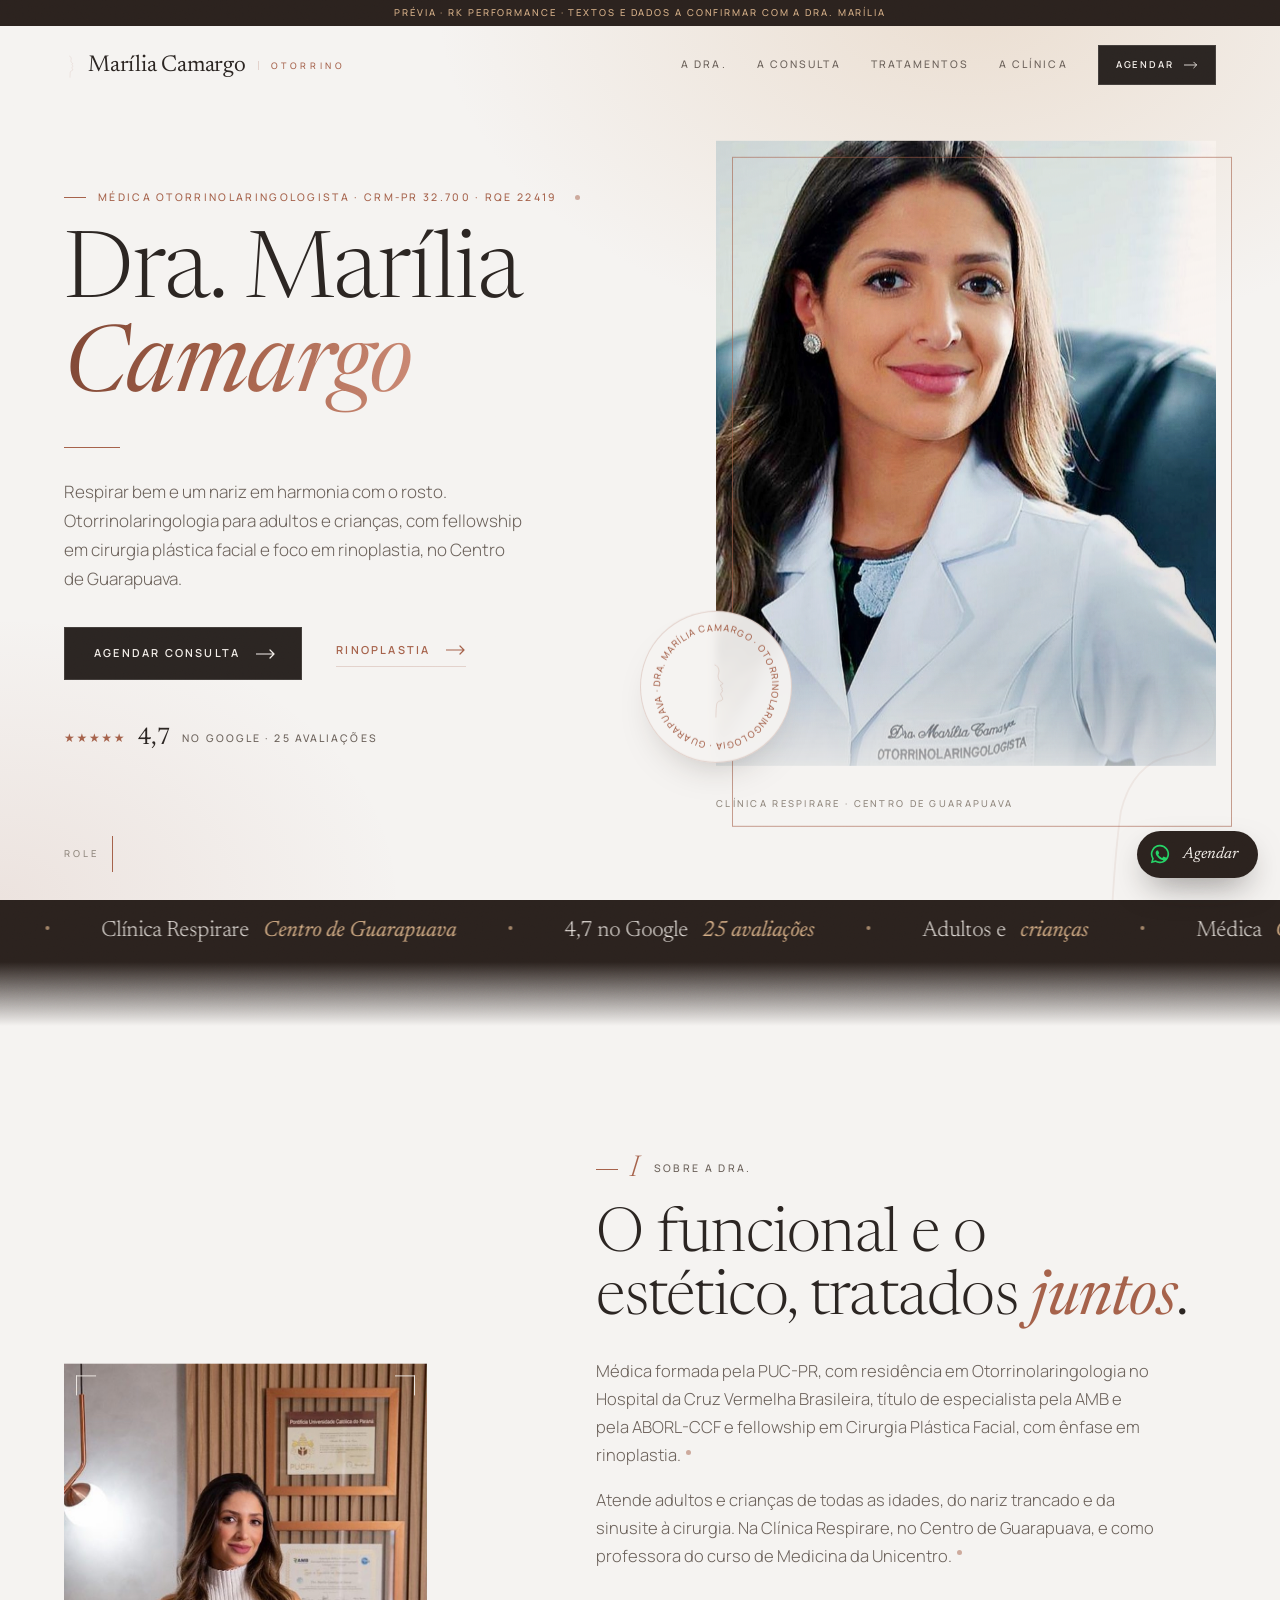
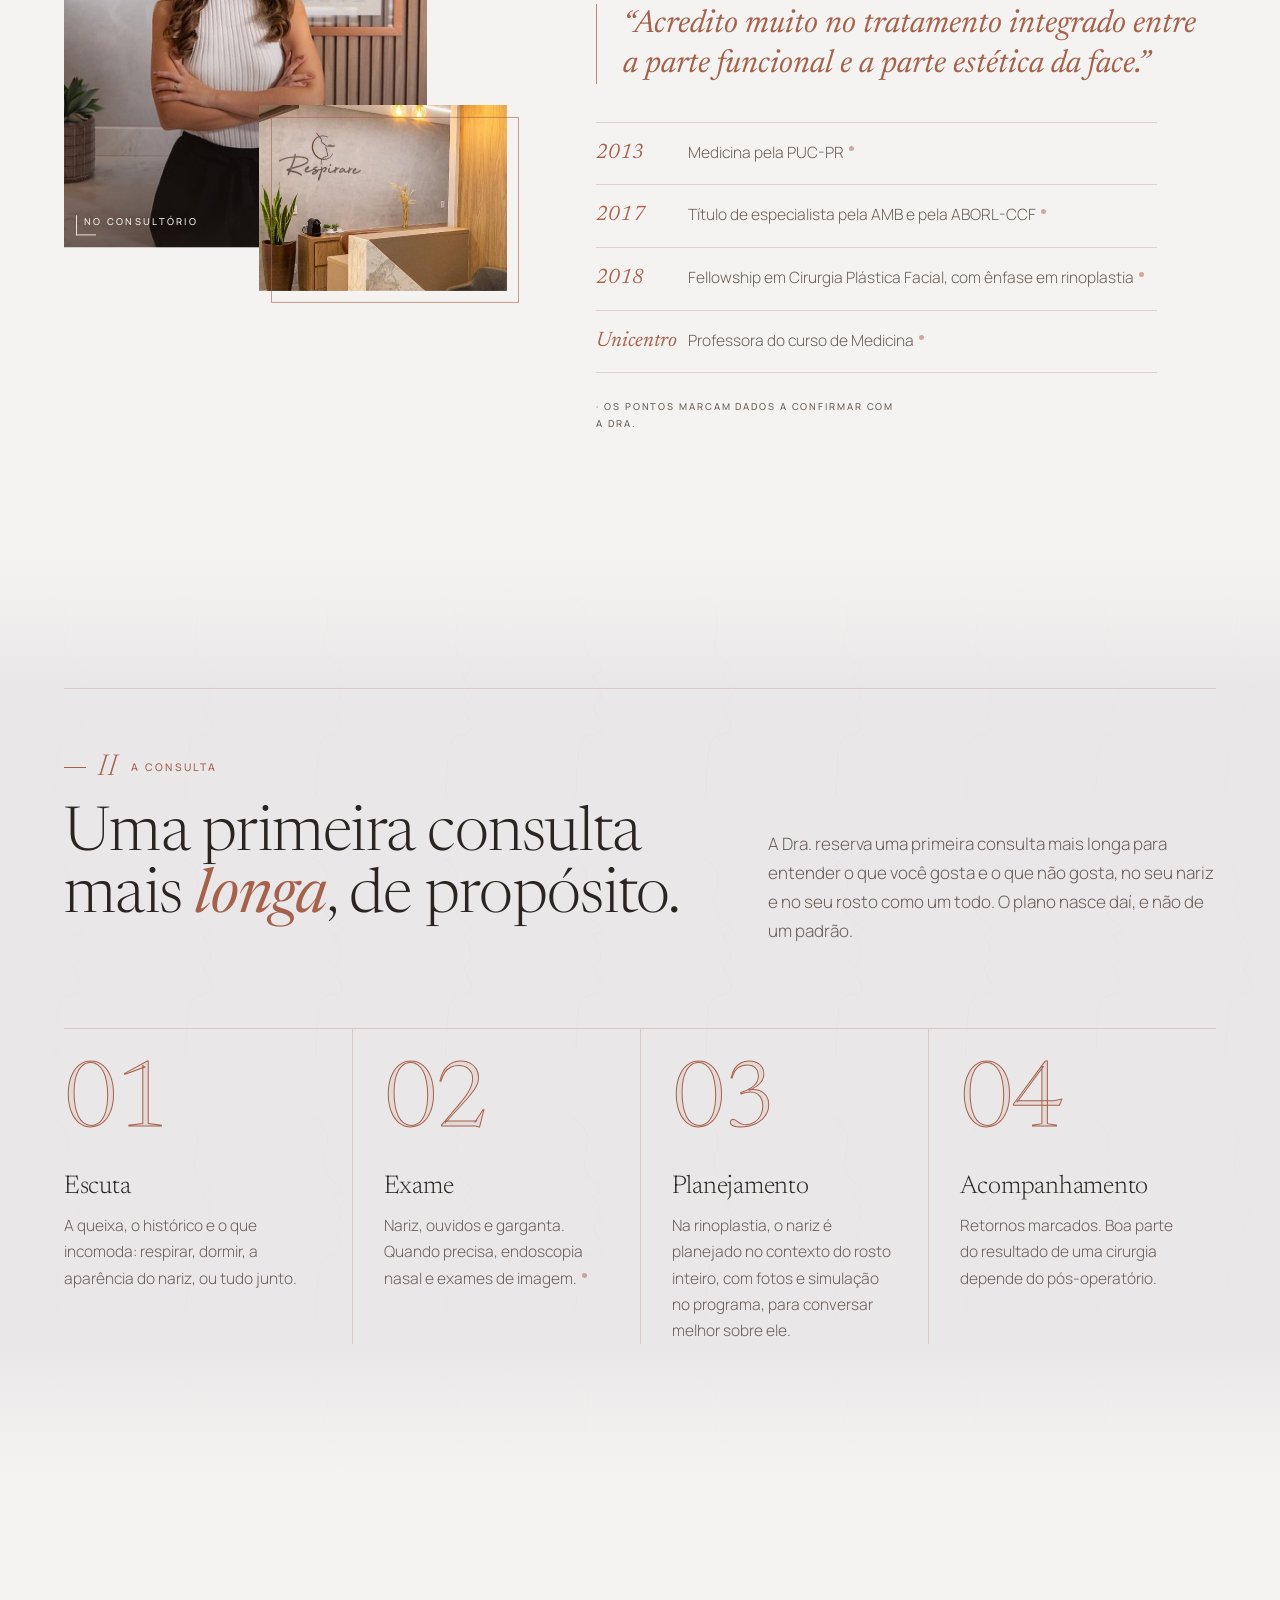
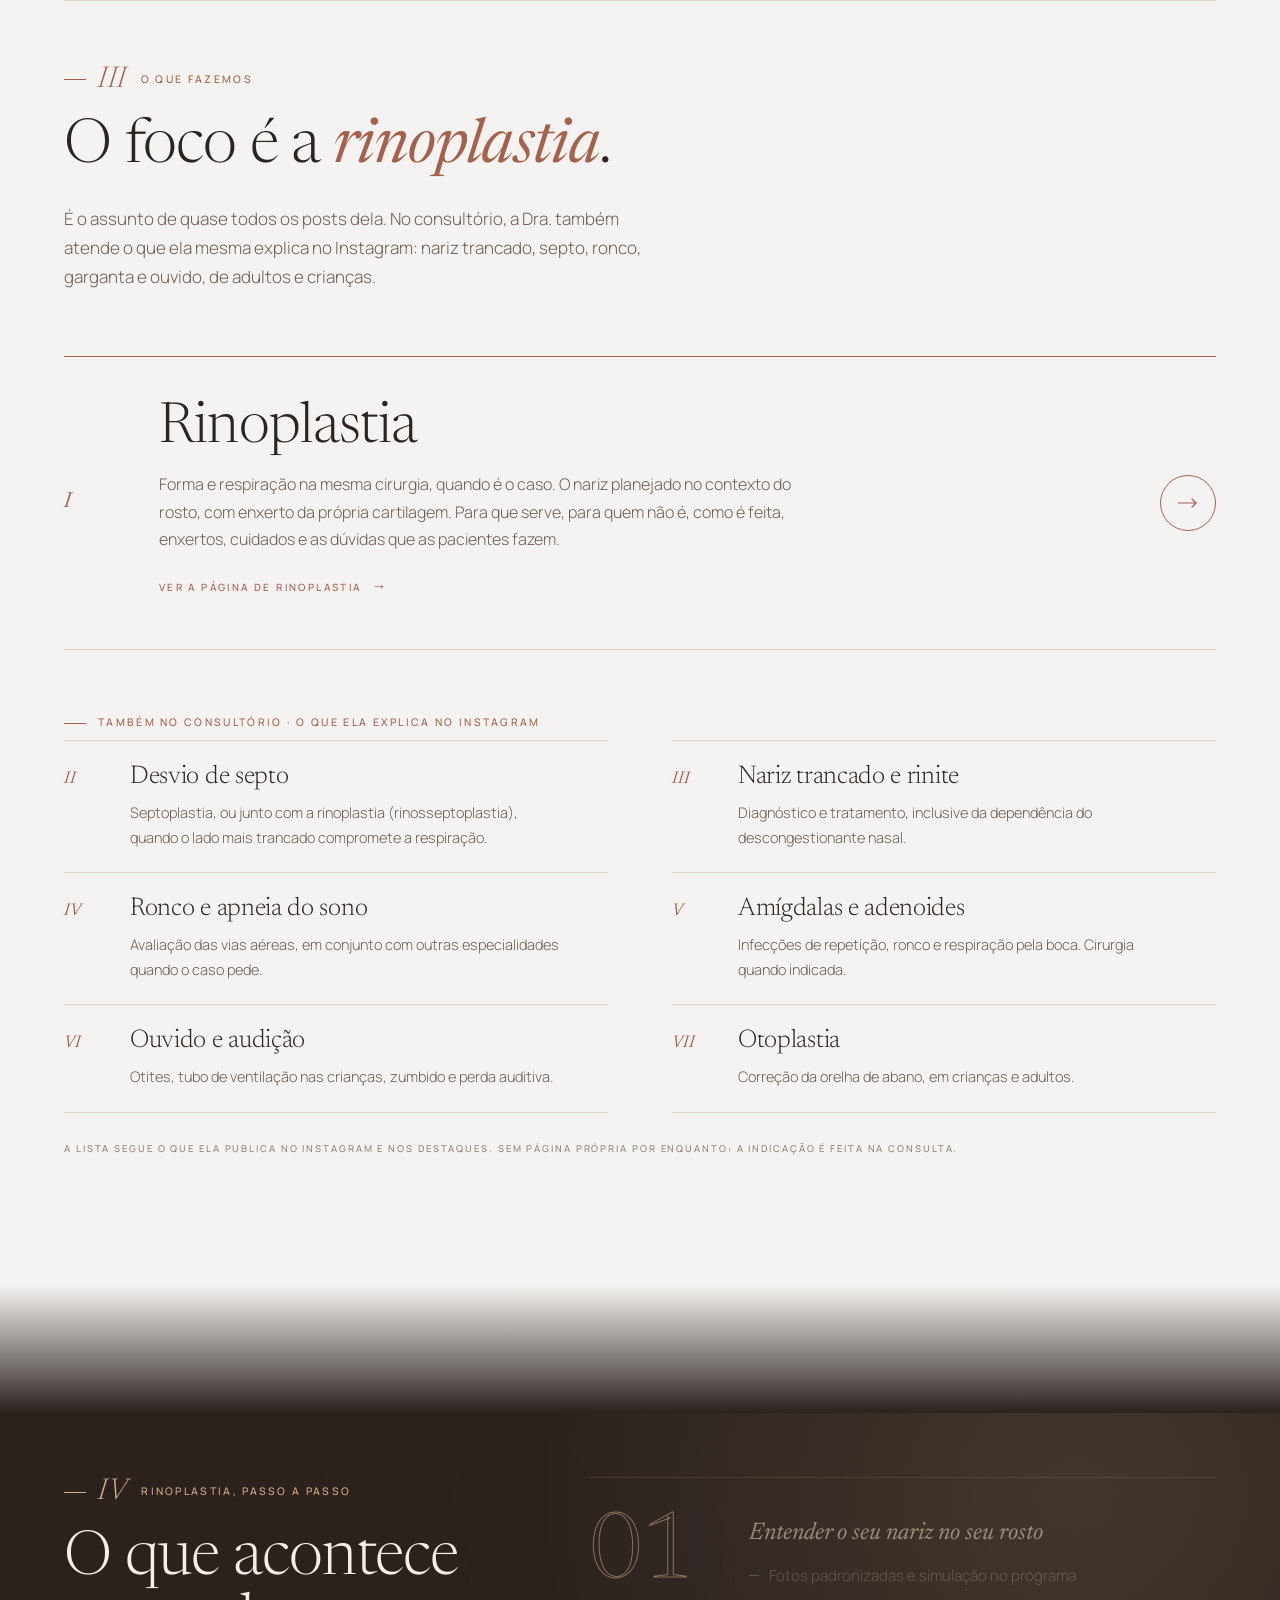
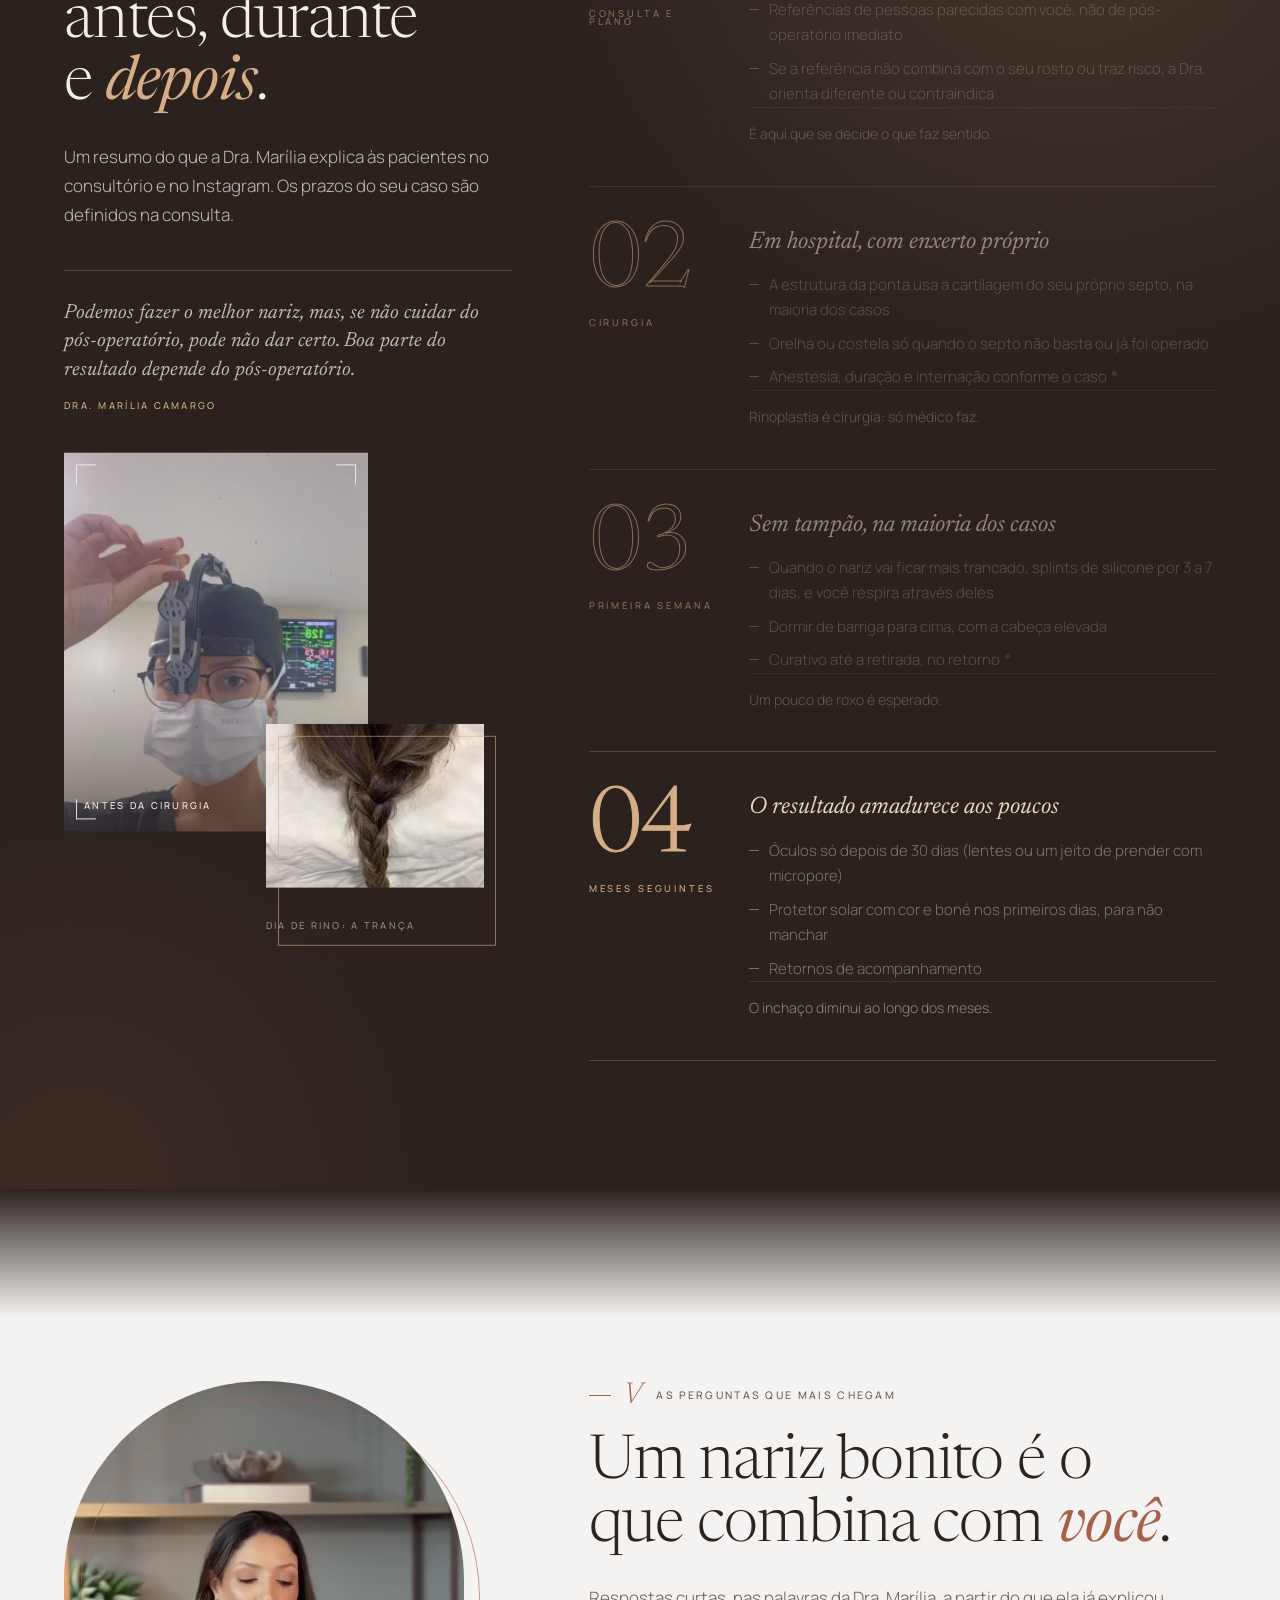
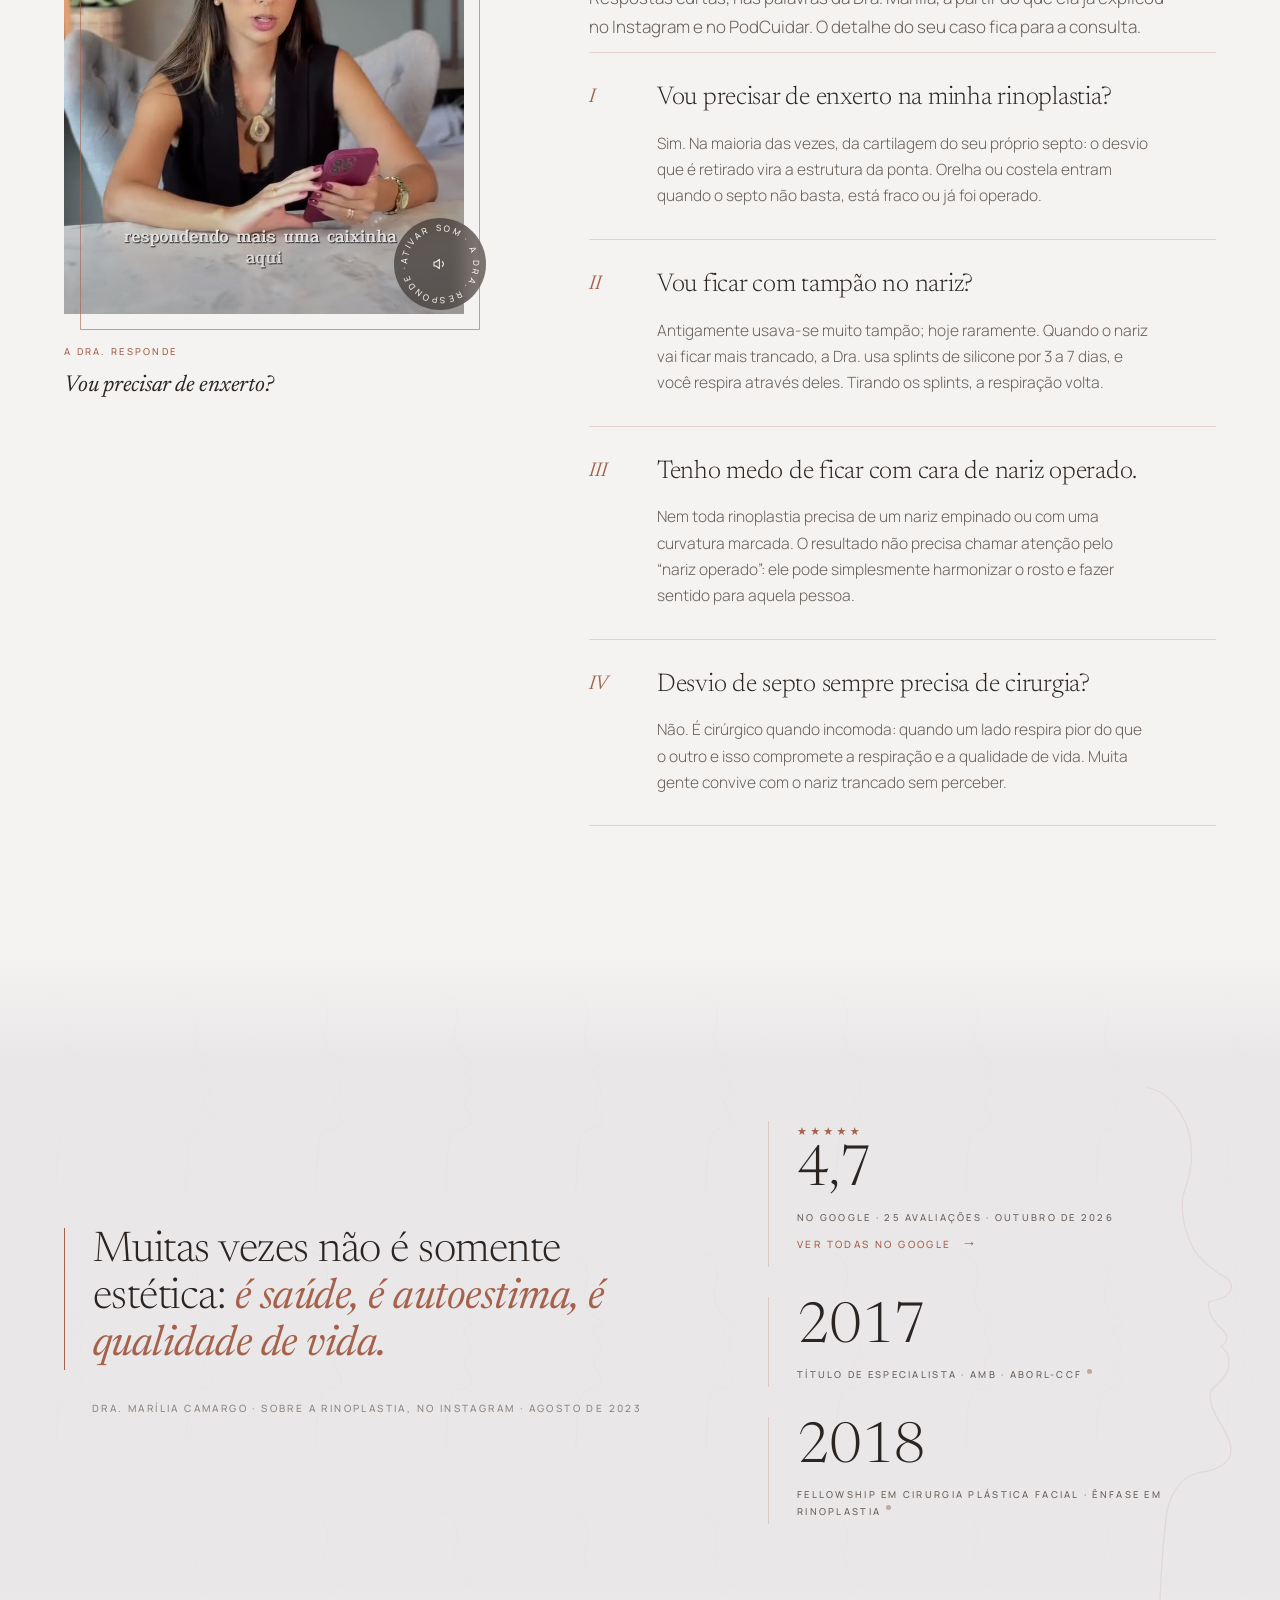
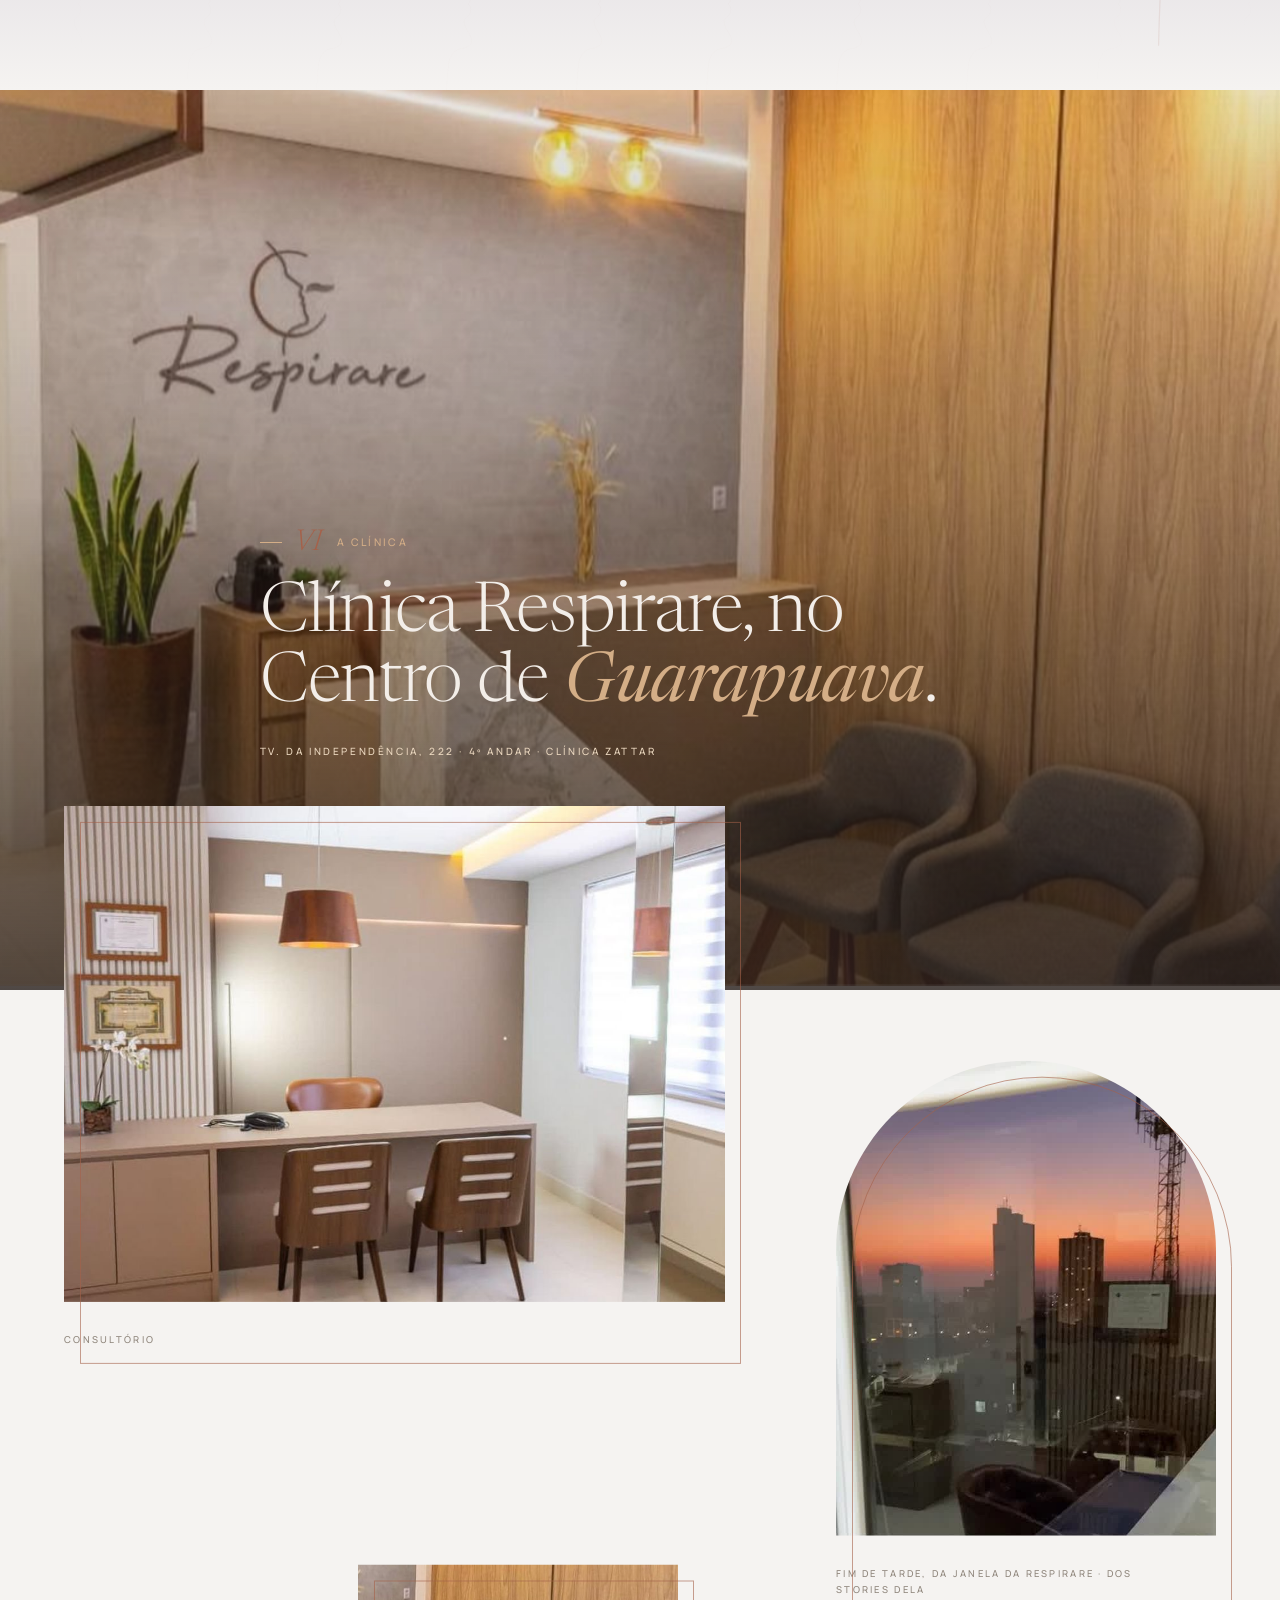
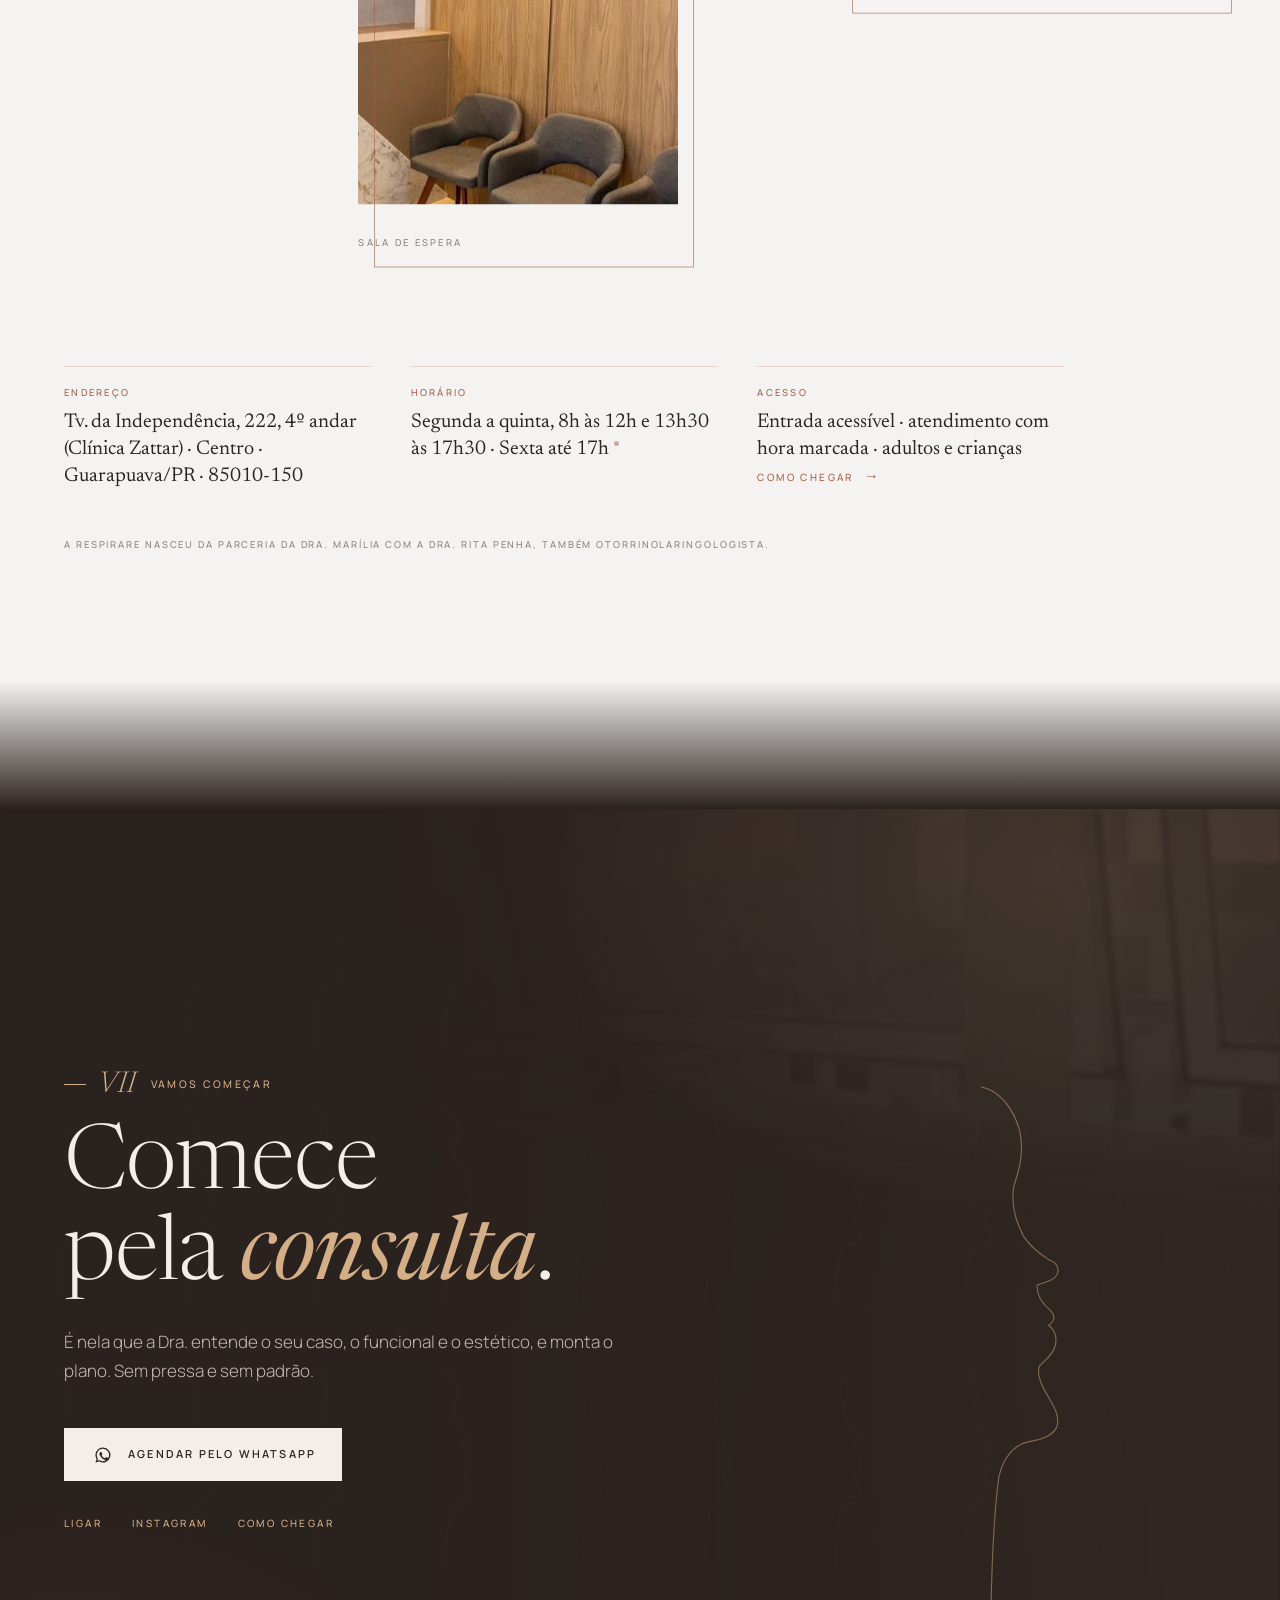
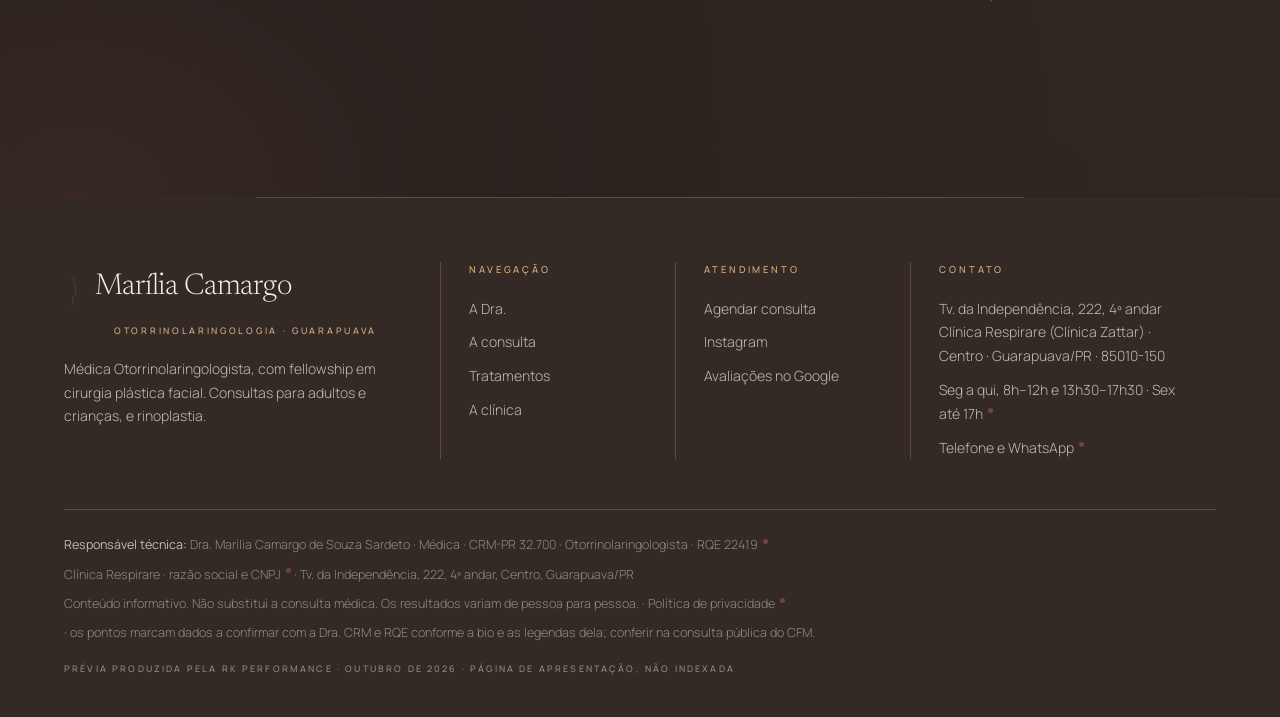
==== commit b0bf7be4: "Abertura com silhueta nova (nariz pequeno e empinado, queixo levemente pontudo) e tratamentos só do " ====
--- a/index.html
+++ b/index.html
@@ -12,7 +12,7 @@
 <meta property="og:description" content="Respirar bem e um nariz em harmonia com o rosto. Médica otorrinolaringologista, fellowship em cirurgia plástica facial. Clínica Respirare, Centro de Guarapuava.">
 <meta property="og:image" content="https://joaovitorrk.github.io/marilia-camargo-site/media/og.jpg">
 <meta property="og:locale" content="pt_BR">
-<link rel="icon" href="data:image/svg+xml,<svg xmlns='http://www.w3.org/2000/svg' viewBox='0 0 64 64'><rect width='64' height='64' rx='32' fill='%23F5F3F1'/><g transform='translate%2814 7%29 scale%280.09%29'><path d='M127 15 C 149.7 59.6, 171.3 70, 170 106 C 169.2 128, 166.4 136.2, 164 150 C 162.3 159.8, 156.9 164.2, 159 174 C 163.6 195.5, 161.2 196, 170 214 C 182.3 239.2, 199.6 263, 199 275 C 198.6 282, 199.2 282, 194 285 C 189.7 287.5, 187.8 287.7, 183 289 C 179.1 290, 175 289, 175 292 C 175 304, 188.3 309.2, 186 322 C 184.8 328.9, 175.3 333, 175 335 C 174.7 337, 187.5 342.4, 185 350 C 180.7 363.3, 168.8 363.1, 170 377 C 171.4 392.9, 181 406, 181 422 C 181 431, 174 439.7, 165 440 C 151 440.5, 127.5 466.3, 124 486 C 119.8 509.6, 122.8 515.5, 128 545' fill='none' stroke='%23A5614A' stroke-width='14' stroke-linecap='round'/></g></svg>">
+<link rel="icon" href="data:image/svg+xml,<svg xmlns='http://www.w3.org/2000/svg' viewBox='0 0 64 64'><rect width='64' height='64' rx='32' fill='%23F5F3F1'/><g transform='translate%2814 7%29 scale%280.09%29'><path d='M120 88 C 140 92, 156 116, 156 142 C 156 158, 152 166, 149 177 C 147 191, 150 206, 158 221 C 167 234, 177 239, 181 242 C 188 244, 191 252, 186 257 C 182 261, 175 262, 170 264 C 169 274, 175 281, 182 287 C 186 291, 186 296, 180 300 C 185 303, 188 310, 186 318 C 184 326, 177 331, 172 336 C 169 343, 173 352, 179 362 C 185 372, 191 382, 187 391 C 184 397, 174 402, 164 403 C 150 405, 140 417, 136 434 C 132 462, 130 503, 129 545' fill='none' stroke='%23A5614A' stroke-width='14' stroke-linecap='round'/></g></svg>">
 <link rel="preconnect" href="https://fonts.googleapis.com">
 <link rel="preconnect" href="https://fonts.gstatic.com" crossorigin>
 <link href="https://fonts.googleapis.com/css2?family=Newsreader:ital,opsz,wght@0,6..72,300;0,6..72,400;1,6..72,300;1,6..72,400&family=Manrope:wght@300;400;500;600&display=swap" rel="stylesheet">
@@ -22,7 +22,7 @@
 <div class="grao" aria-hidden="true"></div>
 
 <!-- o elemento-assinatura: o perfil de rosto em linha única (eco do logo da Respirare) -->
-<svg class="defs" aria-hidden="true"><symbol id="perfil" viewBox="0 0 260 560" overflow="visible"><path d="M127 15 C 149.7 59.6, 171.3 70, 170 106 C 169.2 128, 166.4 136.2, 164 150 C 162.3 159.8, 156.9 164.2, 159 174 C 163.6 195.5, 161.2 196, 170 214 C 182.3 239.2, 199.6 263, 199 275 C 198.6 282, 199.2 282, 194 285 C 189.7 287.5, 187.8 287.7, 183 289 C 179.1 290, 175 289, 175 292 C 175 304, 188.3 309.2, 186 322 C 184.8 328.9, 175.3 333, 175 335 C 174.7 337, 187.5 342.4, 185 350 C 180.7 363.3, 168.8 363.1, 170 377 C 171.4 392.9, 181 406, 181 422 C 181 431, 174 439.7, 165 440 C 151 440.5, 127.5 466.3, 124 486 C 119.8 509.6, 122.8 515.5, 128 545"/></symbol>
+<svg class="defs" aria-hidden="true"><symbol id="perfil" viewBox="0 0 260 560" overflow="visible"><path d="M120 88 C 140 92, 156 116, 156 142 C 156 158, 152 166, 149 177 C 147 191, 150 206, 158 221 C 167 234, 177 239, 181 242 C 188 244, 191 252, 186 257 C 182 261, 175 262, 170 264 C 169 274, 175 281, 182 287 C 186 291, 186 296, 180 300 C 185 303, 188 310, 186 318 C 184 326, 177 331, 172 336 C 169 343, 173 352, 179 362 C 185 372, 191 382, 187 391 C 184 397, 174 402, 164 403 C 150 405, 140 417, 136 434 C 132 462, 130 503, 129 545"/></symbol>
 <symbol id="zap" viewBox="0 0 24 24"><path fill="currentColor" d="M12 2a10 10 0 0 0-8.6 15.1L2 22l5-1.3A10 10 0 1 0 12 2zm0 1.8a8.2 8.2 0 1 1-4.2 15.3l-.3-.2-3 .8.8-2.9-.2-.3A8.2 8.2 0 0 1 12 3.8zm-3 4.3c-.2 0-.5 0-.7.3-.3.3-1 1-1 2.4s1 2.8 1.2 3c.1.2 2 3.2 5 4.4 2.4 1 2.9.8 3.4.7.5 0 1.7-.7 1.9-1.4.2-.7.2-1.2.2-1.4-.1-.1-.3-.2-.6-.3l-2-.9c-.3-.1-.5-.2-.7.1l-1 1.2c-.2.2-.3.2-.6.1-.3-.2-1.2-.5-2.3-1.5-.9-.8-1.5-1.7-1.6-2-.2-.3 0-.5.1-.6l.4-.5.3-.5c.1-.2 0-.4 0-.5l-.9-2.1c-.2-.6-.5-.5-.7-.5z"/></symbol>
 <symbol id="seta" viewBox="0 0 20 10"><path d="M0 5h18M14 1l4 4-4 4" fill="none" stroke="currentColor" stroke-width="1.2" stroke-linecap="round" stroke-linejoin="round"/></symbol></svg>
 
@@ -140,27 +140,28 @@
   <div class="wrap">
     <div class="cabeca">
       <p class="rot"><i class="cap">III</i>O que fazemos</p>
-      <h2 class="rv tit">Tratamentos</h2>
-      <p class="lede rv d1">Cada tratamento tem a sua página: o que é, para quem é, como é feito, cuidados e as dúvidas mais comuns. A indicação é feita na consulta.</p>
-    </div>
-    <ul class="areas" aria-hidden="true">
-      <li data-area="nariz">Nariz</li>
-      <li data-area="garganta">Garganta</li>
-      <li data-area="ouvido">Ouvido</li>
-      <li data-area="orelha">Orelha</li>
-      <li data-area="sono">Sono</li>
-    </ul>
-    <ol class="indice rv">
-      <li class="link" data-area="nariz"><span class="i">I</span><h3>Rinoplastia</h3><p>Forma e respiração na mesma cirurgia, quando é o caso. O nariz planejado no contexto do rosto.<span class="g">Nariz · função e harmonia</span></p><span class="circ"><svg aria-hidden="true"><use href="#seta"/></svg></span><a href="rinoplastia-guarapuava/" aria-label="Rinoplastia: ver a página"></a></li>
-      <li data-area="nariz"><span class="i">II</span><h3>Desvio de septo</h3><p>Septoplastia, quando o lado mais trancado compromete a respiração e a qualidade de vida.<span class="g">Nariz · respiração</span></p><i class="breve">em breve</i></li>
-      <li data-area="nariz"><span class="i">III</span><h3>Sinusite</h3><p>Tratamento clínico e, quando indicada, a cirurgia endoscópica dos seios da face.<span class="g">Nariz · seios da face</span></p><i class="breve">em breve</i></li>
-      <li data-area="nariz"><span class="i">IV</span><h3>Rinite e nariz trancado</h3><p>Diagnóstico e tratamento, inclusive da dependência do descongestionante nasal.<span class="g">Nariz · alergias</span></p><i class="breve">em breve</i></li>
-      <li data-area="garganta"><span class="i">V</span><h3>Amígdalas e adenoides</h3><p>Infecções de repetição, ronco e respiração pela boca. Cirurgia quando indicada.<span class="g">Garganta · crianças e adultos</span></p><i class="breve">em breve</i></li>
-      <li data-area="ouvido"><span class="i">VI</span><h3>Otites e audição</h3><p>Otites, tubo de ventilação nas crianças, perda auditiva, tontura e labirintite.<span class="g">Ouvido · audição</span></p><i class="breve">em breve</i></li>
-      <li data-area="orelha"><span class="i">VII</span><h3>Otoplastia</h3><p>Correção da orelha de abano, em crianças e adultos.<span class="g">Orelha · plástica facial</span></p><i class="breve">em breve</i></li>
-      <li data-area="sono"><span class="i">VIII</span><h3>Ronco e apneia do sono</h3><p>Avaliação das vias aéreas, em conjunto com outras especialidades quando o caso pede.<span class="g">Sono · vias aéreas</span></p><i class="breve">em breve</i></li>
+      <h2 class="rv tit">O foco é a <em>rinoplastia</em>.</h2>
+      <p class="lede rv d1">É o assunto de quase todos os posts dela. No consultório, a Dra. também atende o que ela mesma explica no Instagram: nariz trancado, septo, ronco, garganta e ouvido, de adultos e crianças.</p>
+    </div>
+    <a class="foco rv" href="rinoplastia-guarapuava/">
+      <span class="i">I</span>
+      <span class="corpo">
+        <h3>Rinoplastia</h3>
+        <p>Forma e respiração na mesma cirurgia, quando é o caso. O nariz planejado no contexto do rosto, com enxerto da própria cartilagem. Para que serve, para quem não é, como é feita, enxertos, cuidados e as dúvidas que as pacientes fazem.</p>
+        <span class="lk-acao">Ver a página de rinoplastia</span>
+      </span>
+      <span class="circ"><svg aria-hidden="true"><use href="#seta"/></svg></span>
+    </a>
+    <p class="rot tambem rv">Também no consultório · o que ela explica no Instagram</p>
+    <ol class="indice compacto rv d1">
+      <li><span class="i">II</span><h3>Desvio de septo</h3><p>Septoplastia, ou junto com a rinoplastia (rinosseptoplastia), quando o lado mais trancado compromete a respiração.</p></li>
+      <li><span class="i">III</span><h3>Nariz trancado e rinite</h3><p>Diagnóstico e tratamento, inclusive da dependência do descongestionante nasal.</p></li>
+      <li><span class="i">IV</span><h3>Ronco e apneia do sono</h3><p>Avaliação das vias aéreas, em conjunto com outras especialidades quando o caso pede.</p></li>
+      <li><span class="i">V</span><h3>Amígdalas e adenoides</h3><p>Infecções de repetição, ronco e respiração pela boca. Cirurgia quando indicada.</p></li>
+      <li><span class="i">VI</span><h3>Ouvido e audição</h3><p>Otites, tubo de ventilação nas crianças, zumbido e perda auditiva.</p></li>
+      <li><span class="i">VII</span><h3>Otoplastia</h3><p>Correção da orelha de abano, em crianças e adultos.</p></li>
     </ol>
-    <p class="nota-conf">As páginas dos demais tratamentos entram com o site contratado.</p>
+    <p class="nota-conf">A lista segue o que ela publica no Instagram e nos destaques. Sem página própria por enquanto: a indicação é feita na consulta.</p>
   </div>
 </section>
 
--- a/assets/site.css
+++ b/assets/site.css
@@ -67,8 +67,8 @@
 .intro .nome{font-family:var(--display);font-weight:300;color:var(--ink);font-size:clamp(34px,5vw,60px);letter-spacing:-.01em;text-align:center;animation:intro-nome 1.1s .3s ease both;position:relative;z-index:2}
 .intro .nome em{font-style:italic;font-weight:400;color:var(--cobre)}
 .intro .nome small{display:block;font-family:var(--sans);font-weight:500;font-size:10px;letter-spacing:.4em;text-transform:uppercase;color:var(--cobre);margin-top:16px}
-.intro .laco{position:absolute;left:50%;top:50%;width:auto;height:min(74vh,580px);transform:translate(-50%,-50%);z-index:1}
-.intro .laco use{fill:none;stroke:var(--cobre);stroke-width:1.1;stroke-linecap:round;stroke-linejoin:round;stroke-dasharray:700;stroke-dashoffset:700;opacity:.8;animation:laco 1.7s .05s var(--suave) both}
+.intro .laco{position:absolute;left:calc(50% + 7vw);top:47%;width:auto;height:min(82vh,640px);transform:translate(-50%,-50%);z-index:1}
+.intro .laco use{fill:none;stroke:var(--cobre);stroke-width:1.1;stroke-linecap:round;stroke-linejoin:round;stroke-dasharray:620;stroke-dashoffset:620;opacity:.8;animation:laco 1.7s .05s var(--suave) both}
 @keyframes laco{to{stroke-dashoffset:0}}
 @keyframes intro-nome{from{opacity:0;transform:translateY(10px)}to{opacity:1;transform:none}}
 @keyframes intro-sai{to{opacity:0;visibility:hidden}}
@@ -114,11 +114,11 @@
 section{position:relative;padding:clamp(84px,10vw,132px) 0}
 .claro{background:var(--fundo)}
 .greige{position:relative;background:linear-gradient(180deg,var(--fundo) 0%,var(--fundo-2) 14%,var(--fundo-2) 86%,var(--fundo) 100%)}
-.greige::before{content:"";position:absolute;inset:0;pointer-events:none;background:url("data:image/svg+xml,<svg xmlns='http://www.w3.org/2000/svg' viewBox='0 0 300 600'><path d='M127 15 C 149.7 59.6, 171.3 70, 170 106 C 169.2 128, 166.4 136.2, 164 150 C 162.3 159.8, 156.9 164.2, 159 174 C 163.6 195.5, 161.2 196, 170 214 C 182.3 239.2, 199.6 263, 199 275 C 198.6 282, 199.2 282, 194 285 C 189.7 287.5, 187.8 287.7, 183 289 C 179.1 290, 175 289, 175 292 C 175 304, 188.3 309.2, 186 322 C 184.8 328.9, 175.3 333, 175 335 C 174.7 337, 187.5 342.4, 185 350 C 180.7 363.3, 168.8 363.1, 170 377 C 171.4 392.9, 181 406, 181 422 C 181 431, 174 439.7, 165 440 C 151 440.5, 127.5 466.3, 124 486 C 119.8 509.6, 122.8 515.5, 128 545' fill='none' stroke='%23A5614A' stroke-width='1.6' stroke-linecap='round'/></svg>") 0 0/130px 260px;opacity:.045;
+.greige::before{content:"";position:absolute;inset:0;pointer-events:none;background:url("data:image/svg+xml,<svg xmlns='http://www.w3.org/2000/svg' viewBox='0 0 300 600'><path d='M120 88 C 140 92, 156 116, 156 142 C 156 158, 152 166, 149 177 C 147 191, 150 206, 158 221 C 167 234, 177 239, 181 242 C 188 244, 191 252, 186 257 C 182 261, 175 262, 170 264 C 169 274, 175 281, 182 287 C 186 291, 186 296, 180 300 C 185 303, 188 310, 186 318 C 184 326, 177 331, 172 336 C 169 343, 173 352, 179 362 C 185 372, 191 382, 187 391 C 184 397, 174 402, 164 403 C 150 405, 140 417, 136 434 C 132 462, 130 503, 129 545' fill='none' stroke='%23A5614A' stroke-width='1.6' stroke-linecap='round'/></svg>") 0 0/130px 260px;opacity:.045;
   -webkit-mask-image:radial-gradient(80% 70% at 50% 45%,#000 30%,transparent 100%);mask-image:radial-gradient(80% 70% at 50% 45%,#000 30%,transparent 100%)}
 .escuro{position:relative;background:var(--noite);color:var(--papel);isolation:isolate}
 .escuro::before{content:"";position:absolute;inset:0;z-index:0;pointer-events:none;background:radial-gradient(60% 50% at 84% 6%,rgba(212,174,135,.14),transparent 70%),radial-gradient(42% 42% at 6% 100%,rgba(165,97,74,.13),transparent 70%)}
-.escuro::after{content:"";position:absolute;inset:0;z-index:0;pointer-events:none;background:url("data:image/svg+xml,<svg xmlns='http://www.w3.org/2000/svg' viewBox='0 0 300 600'><path d='M127 15 C 149.7 59.6, 171.3 70, 170 106 C 169.2 128, 166.4 136.2, 164 150 C 162.3 159.8, 156.9 164.2, 159 174 C 163.6 195.5, 161.2 196, 170 214 C 182.3 239.2, 199.6 263, 199 275 C 198.6 282, 199.2 282, 194 285 C 189.7 287.5, 187.8 287.7, 183 289 C 179.1 290, 175 289, 175 292 C 175 304, 188.3 309.2, 186 322 C 184.8 328.9, 175.3 333, 175 335 C 174.7 337, 187.5 342.4, 185 350 C 180.7 363.3, 168.8 363.1, 170 377 C 171.4 392.9, 181 406, 181 422 C 181 431, 174 439.7, 165 440 C 151 440.5, 127.5 466.3, 124 486 C 119.8 509.6, 122.8 515.5, 128 545' fill='none' stroke='%23D4AE87' stroke-width='1.6' stroke-linecap='round'/></svg>") 0 0/130px 260px;opacity:.035;
+.escuro::after{content:"";position:absolute;inset:0;z-index:0;pointer-events:none;background:url("data:image/svg+xml,<svg xmlns='http://www.w3.org/2000/svg' viewBox='0 0 300 600'><path d='M120 88 C 140 92, 156 116, 156 142 C 156 158, 152 166, 149 177 C 147 191, 150 206, 158 221 C 167 234, 177 239, 181 242 C 188 244, 191 252, 186 257 C 182 261, 175 262, 170 264 C 169 274, 175 281, 182 287 C 186 291, 186 296, 180 300 C 185 303, 188 310, 186 318 C 184 326, 177 331, 172 336 C 169 343, 173 352, 179 362 C 185 372, 191 382, 187 391 C 184 397, 174 402, 164 403 C 150 405, 140 417, 136 434 C 132 462, 130 503, 129 545' fill='none' stroke='%23D4AE87' stroke-width='1.6' stroke-linecap='round'/></svg>") 0 0/130px 260px;opacity:.035;
   -webkit-mask-image:radial-gradient(80% 70% at 50% 50%,#000 30%,transparent 100%);mask-image:radial-gradient(80% 70% at 50% 50%,#000 30%,transparent 100%)}
 .escuro p{color:var(--papel-2)}
 .band{height:clamp(90px,10vw,150px);position:relative;z-index:1;pointer-events:none}
@@ -229,30 +229,26 @@
 .etapas h3{font-family:var(--display);font-weight:300;font-size:var(--t-h3);line-height:1.15;letter-spacing:-.01em;margin-bottom:10px;color:var(--ink)}
 .etapas p{font-size:15.5px;color:var(--ink-2);max-width:22em}
 
-/* tratamentos: índice editorial, áreas fixas à esquerda */
-.tratamentos .wrap{display:grid;grid-template-columns:200px 1fr;gap:clamp(30px,5vw,80px)}
-.tratamentos .cabeca{grid-column:1/-1}
-.areas{position:sticky;top:calc(var(--aviso) + var(--topo) + 32px);align-self:start;list-style:none;display:grid;gap:14px}
-.areas li{font-family:var(--sans);font-weight:500;font-size:10px;letter-spacing:.24em;text-transform:uppercase;color:var(--ink-3);display:flex;gap:12px;align-items:center}
-.areas li::before{content:"";width:14px;height:1px;background:var(--hair);transition:width .4s,background .4s}
-.areas li.on{color:var(--cobre)}
-.areas li.on::before{width:28px;background:var(--cobre)}
-.tratamentos .nota-conf{grid-column:2}
+/* tratamentos: a rinoplastia em destaque, o resto em índice compacto */
+.tratamentos .cabeca{max-width:46em}
+.foco{display:grid;grid-template-columns:64px 1fr 56px;gap:0 clamp(18px,2.4vw,34px);align-items:center;padding:clamp(28px,3.5vw,44px) 0;border-top:1px solid var(--cobre);border-bottom:1px solid var(--hair);margin-top:clamp(40px,5vw,64px);color:var(--ink);position:relative}
+.foco .i{font-family:var(--display);font-style:italic;font-weight:400;font-size:22px;color:var(--cobre)}
+.foco h3{font-size:clamp(38px,4.4vw,66px);line-height:1;margin-bottom:14px;transition:color .4s,transform .6s var(--suave)}
+.foco p{font-size:16px;color:var(--ink-2);max-width:40em;margin-bottom:18px}
+.foco .circ{width:56px;height:56px;border-radius:50%;border:1px solid var(--cobre);display:grid;place-items:center;color:var(--cobre);justify-self:end;transition:background .35s,color .35s,transform .5s var(--suave)}
+.foco .circ svg{width:20px;height:10px}
+.foco:hover h3{font-style:italic;color:var(--cobre);transform:translateX(8px)}
+.foco:hover .circ{background:var(--cobre);color:var(--papel);transform:rotate(-45deg)}
+.foco:hover .lk-acao{background-size:100% 1px}
+.rot.tambem{margin:clamp(44px,5vw,64px) 0 8px}
 .indice{list-style:none}
-.indice li{display:grid;grid-template-columns:64px 1.1fr 1.3fr 44px;gap:0 clamp(18px,2.4vw,34px);align-items:baseline;padding:26px 0;border-top:1px solid var(--hair);position:relative;transition:border-color .4s}
-.indice li:last-child{border-bottom:1px solid var(--hair)}
-.indice .i{font-family:var(--display);font-style:italic;font-weight:400;font-size:19px;color:var(--cobre)}
-.indice h3{font-size:clamp(26px,2.6vw,38px);line-height:1.08;transition:color .4s,transform .6s var(--suave)}
-.indice .g{display:block;font-family:var(--sans);font-weight:500;font-size:9.5px;letter-spacing:.22em;text-transform:uppercase;color:var(--ink-3);margin-top:8px}
-.indice p{font-size:15px;color:var(--ink-2);max-width:30em}
-.indice .circ{width:40px;height:40px;border-radius:50%;border:1px solid var(--cobre);display:grid;place-items:center;color:var(--cobre);justify-self:end;transition:background .35s,color .35s,transform .5s var(--suave)}
-.indice .circ svg{width:16px;height:10px}
-.indice .breve{font-family:var(--display);font-style:italic;font-size:14px;color:var(--ink-3);justify-self:end;white-space:nowrap}
-.indice li.link{cursor:pointer}
-.indice li.link:hover{border-top-color:var(--cobre)}
-.indice li.link:hover h3{font-style:italic;color:var(--cobre);transform:translateX(8px)}
-.indice li.link:hover .circ{background:var(--cobre);color:var(--papel);transform:rotate(-45deg)}
-.indice li.link a{position:absolute;inset:0}
+.indice.compacto{display:grid;grid-template-columns:1fr 1fr;gap:0 clamp(30px,5vw,80px)}
+.indice li{display:grid;grid-template-columns:48px 1fr;gap:0 18px;align-items:baseline;padding:22px 0;border-top:1px solid var(--hair);position:relative}
+.indice li:nth-last-child(-n+2){border-bottom:1px solid var(--hair)}
+.indice .i{font-family:var(--display);font-style:italic;font-weight:400;font-size:17px;color:var(--cobre)}
+.indice h3{font-size:clamp(22px,2vw,28px);line-height:1.1}
+.indice p{grid-column:2;font-size:14.5px;color:var(--ink-2);max-width:30em;margin-top:6px}
+.tratamentos .nota-conf{margin-top:28px}
 
 /* rinoplastia passo a passo (escuro): coluna fixa à esquerda, cronologia à direita */
 .caminho .wrap{display:grid;grid-template-columns:5fr 7fr;gap:clamp(40px,6vw,110px);align-items:start}
@@ -309,7 +305,7 @@
 .frase-sec{overflow:hidden;padding:clamp(110px,13vw,180px) 0}
 .frase-sec .wrap{display:grid;grid-template-columns:7fr 5fr;gap:clamp(40px,6vw,100px);align-items:center}
 .desenha{position:absolute;right:-3%;top:50%;transform:translateY(-50%);height:76vh;width:auto;z-index:0;pointer-events:none}
-.desenha use{fill:none;stroke:var(--cobre);stroke-width:1;opacity:.11;stroke-dasharray:700;stroke-dashoffset:700;transition:stroke-dashoffset 2.6s var(--suave)}
+.desenha use{fill:none;stroke:var(--cobre);stroke-width:1;opacity:.11;stroke-dasharray:620;stroke-dashoffset:620;transition:stroke-dashoffset 2.6s var(--suave)}
 .desenha.in use{stroke-dashoffset:0}
 .frase{font-family:var(--display);font-weight:300;font-size:clamp(30px,3.3vw,50px);line-height:1.12;letter-spacing:-.012em;padding-left:28px;border-left:1px solid var(--cobre);max-width:17em}
 .frase em{font-style:italic;font-weight:400;color:var(--cobre)}
@@ -354,7 +350,7 @@
   background:linear-gradient(var(--champ),var(--champ)) no-repeat 0 100%/0 1px;padding-bottom:5px;transition:background-size .45s var(--suave)}
 .cta .links a:hover,.cta .links button:hover{background-size:100% 1px}
 .perfil-grande{height:min(70vh,640px);width:auto;justify-self:center;overflow:visible}
-.perfil-grande use{fill:none;stroke:var(--champ);stroke-width:1;opacity:.5;stroke-dasharray:700;stroke-dashoffset:700;transition:stroke-dashoffset 2.4s var(--suave)}
+.perfil-grande use{fill:none;stroke:var(--champ);stroke-width:1;opacity:.5;stroke-dasharray:620;stroke-dashoffset:620;transition:stroke-dashoffset 2.4s var(--suave)}
 .perfil-grande.in use{stroke-dashoffset:0}
 
 /* rodapé */
@@ -484,6 +480,7 @@
 @media (max-width:900px){
   :root{--topo:66px}
   .aviso .longo{display:none}.aviso .curto{display:inline}
+  .intro .laco{left:52%;height:70vh}
   .so-pc{display:none}.so-cel{display:block}
   .topo nav a.lk{display:none}
   .topo .marca{flex:none;white-space:nowrap;gap:9px}
@@ -516,15 +513,13 @@
   .etapas li{display:grid;grid-template-columns:76px 1fr;gap:0 18px;border-left:0;padding:24px 0 20px}
   .etapas li+li{border-left:0;padding-left:0}
   .etapas .n{font-size:58px;margin:0;grid-row:1/3}
-  .tratamentos .wrap{grid-template-columns:1fr;gap:20px}
-  .areas{position:static;display:flex;flex-wrap:wrap;gap:10px 22px}
-  .tratamentos .nota-conf{grid-column:1}
-  .indice li{grid-template-columns:40px 1fr auto;grid-template-rows:auto auto;gap:0 14px;padding:20px 0}
-  .indice .i{grid-row:1}
-  .indice h3{font-size:24px;grid-column:2;grid-row:1}
-  .indice p{grid-column:2/4;grid-row:2;margin-top:6px}
-  .indice .circ,.indice .breve{grid-column:3;grid-row:1}
-  .indice .circ{width:34px;height:34px}
+  .foco{grid-template-columns:36px 1fr;gap:0 14px}
+  .foco .circ{display:none}
+  .foco h3{font-size:36px}
+  .indice.compacto{grid-template-columns:1fr}
+  .indice li:nth-last-child(-n+2){border-bottom:0}
+  .indice li:last-child{border-bottom:1px solid var(--hair)}
+  .indice li{grid-template-columns:36px 1fr;padding:18px 0}
   .caminho .wrap{grid-template-columns:1fr;gap:40px}
   .fixo{position:static}
   .colagem{max-width:none;padding:0 26% 22% 0}
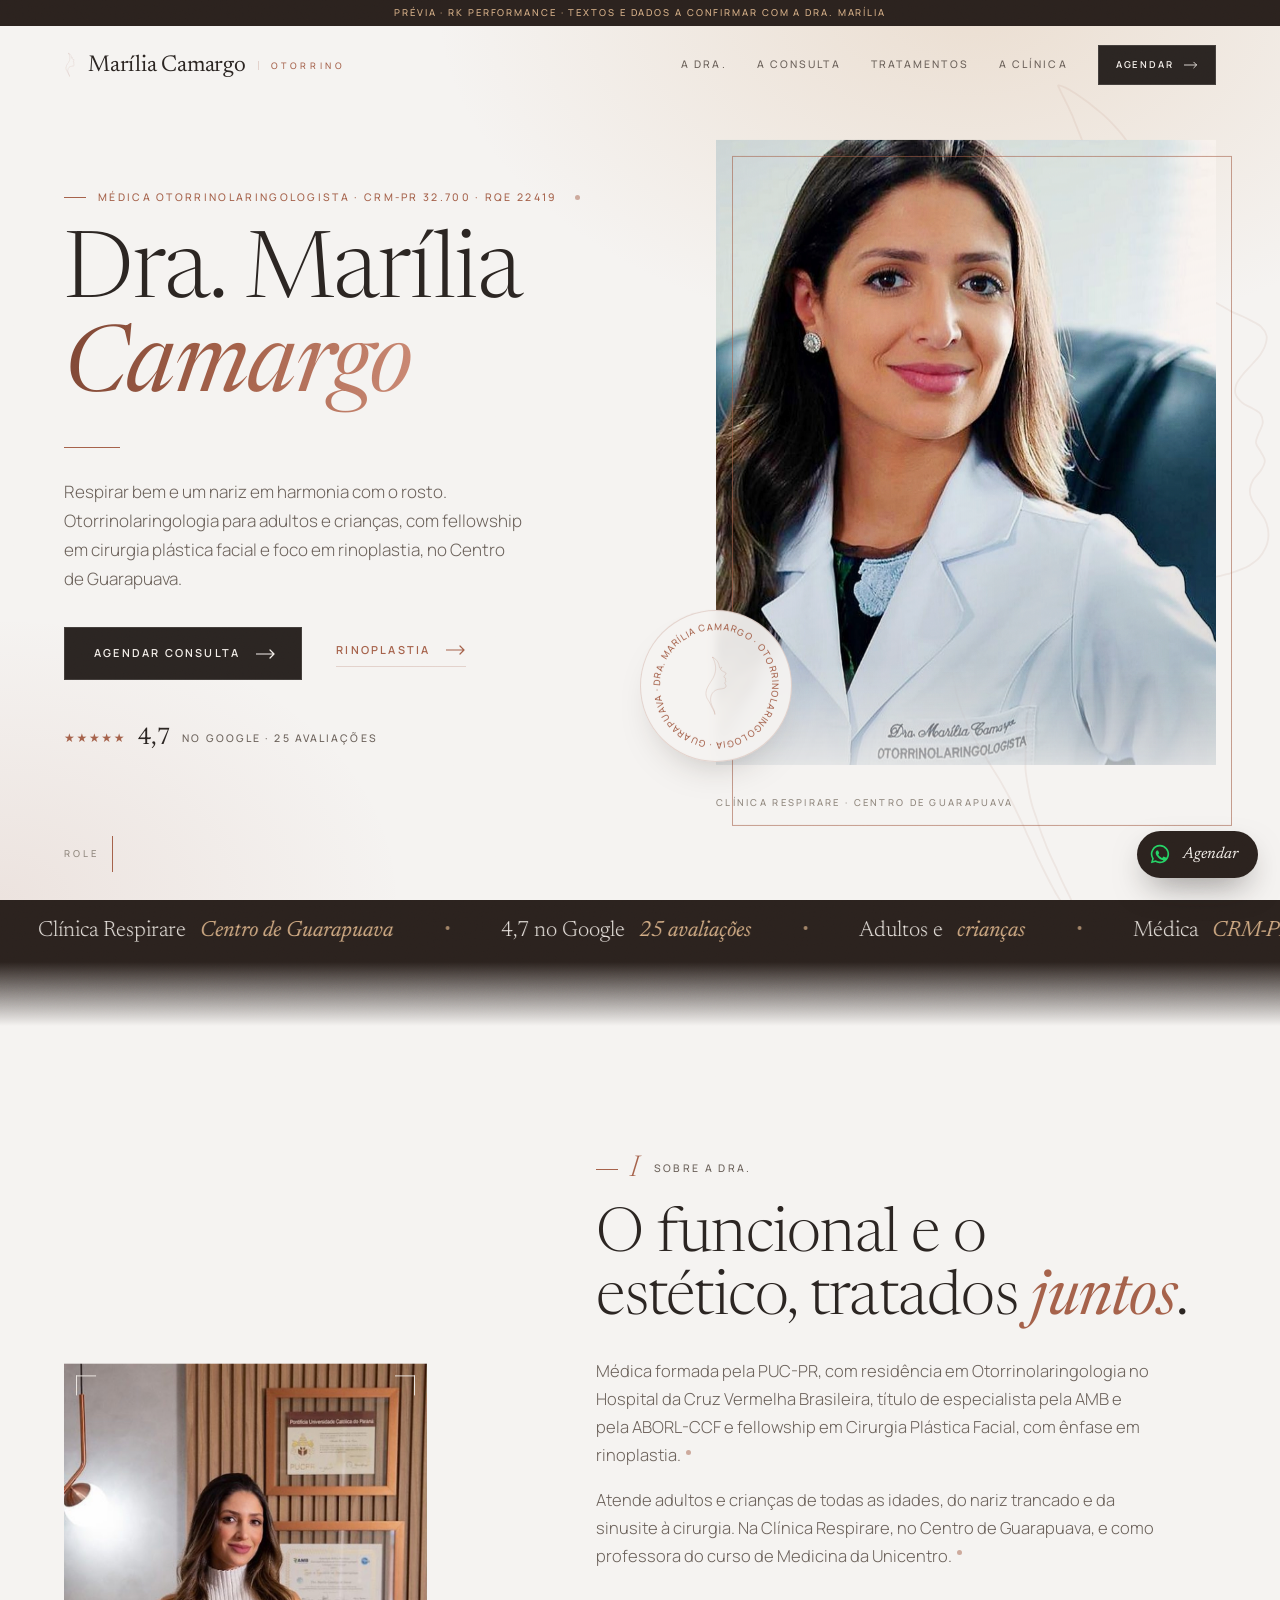
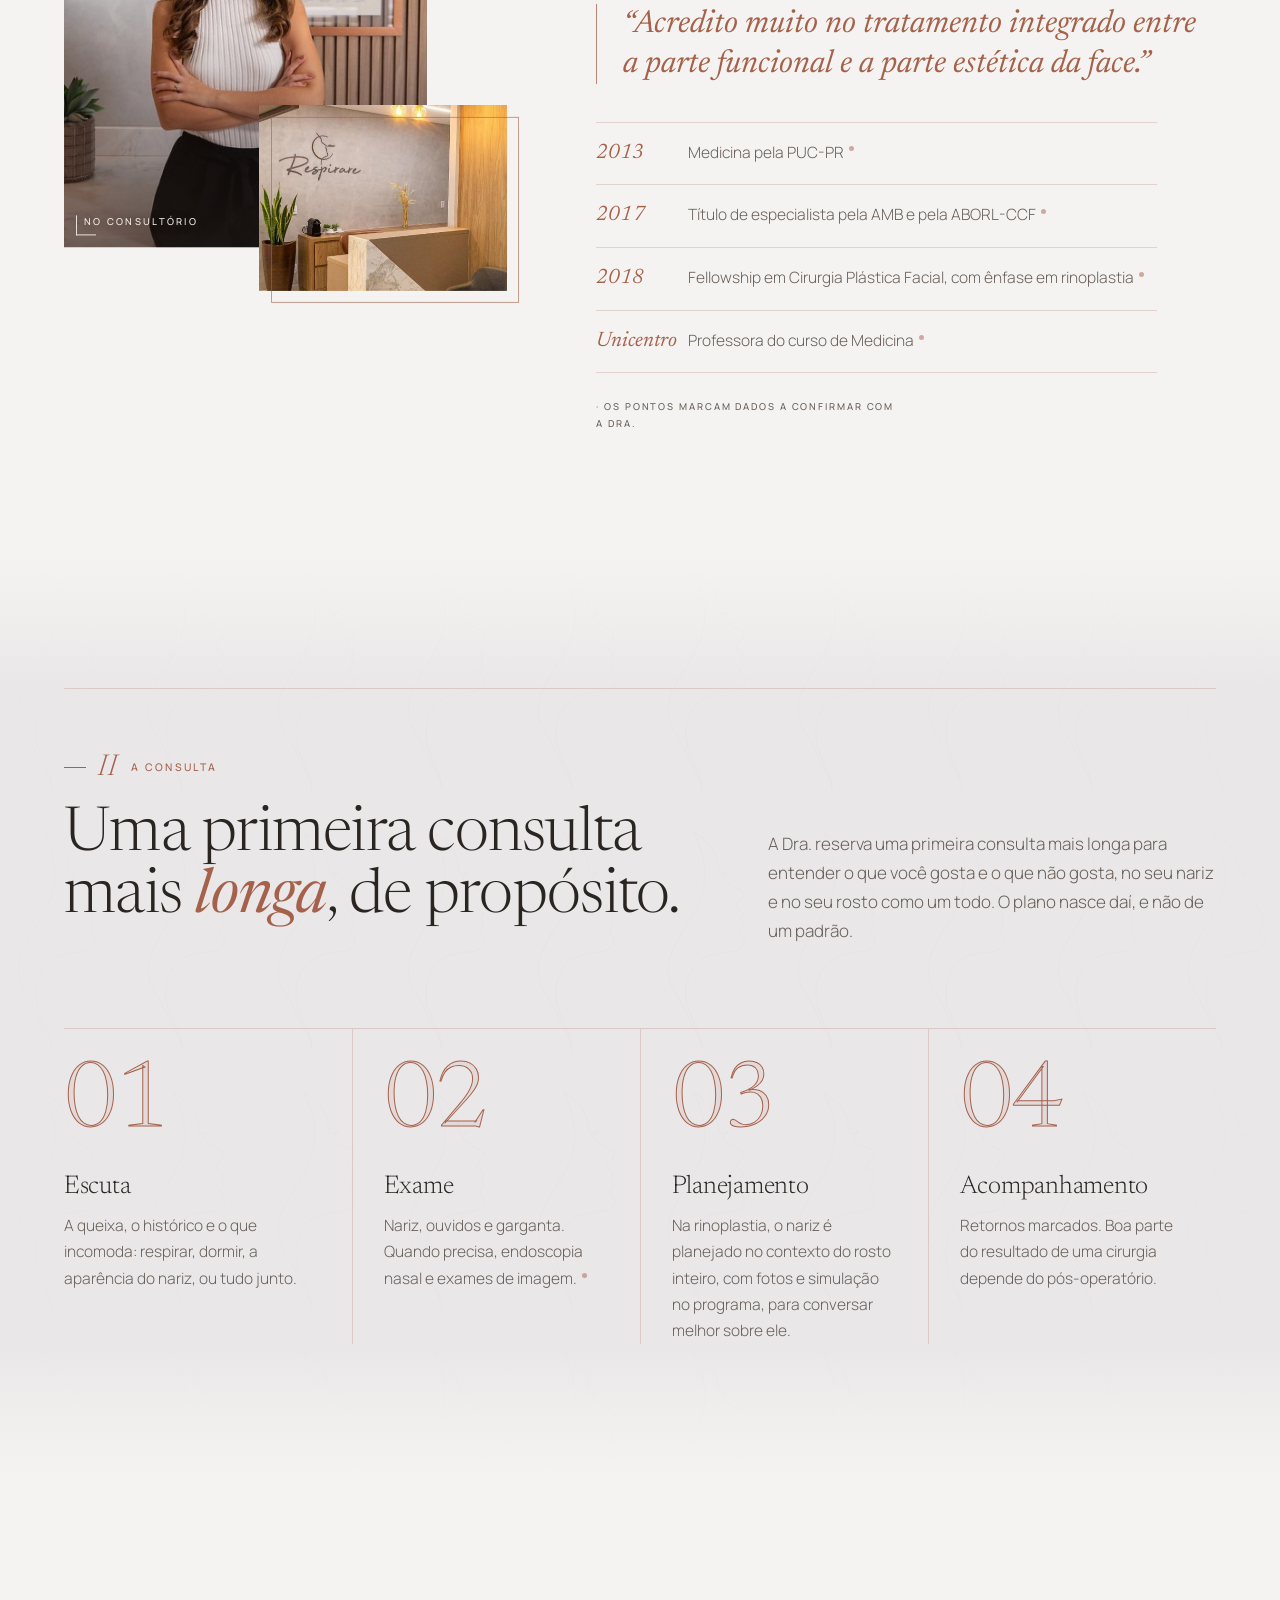
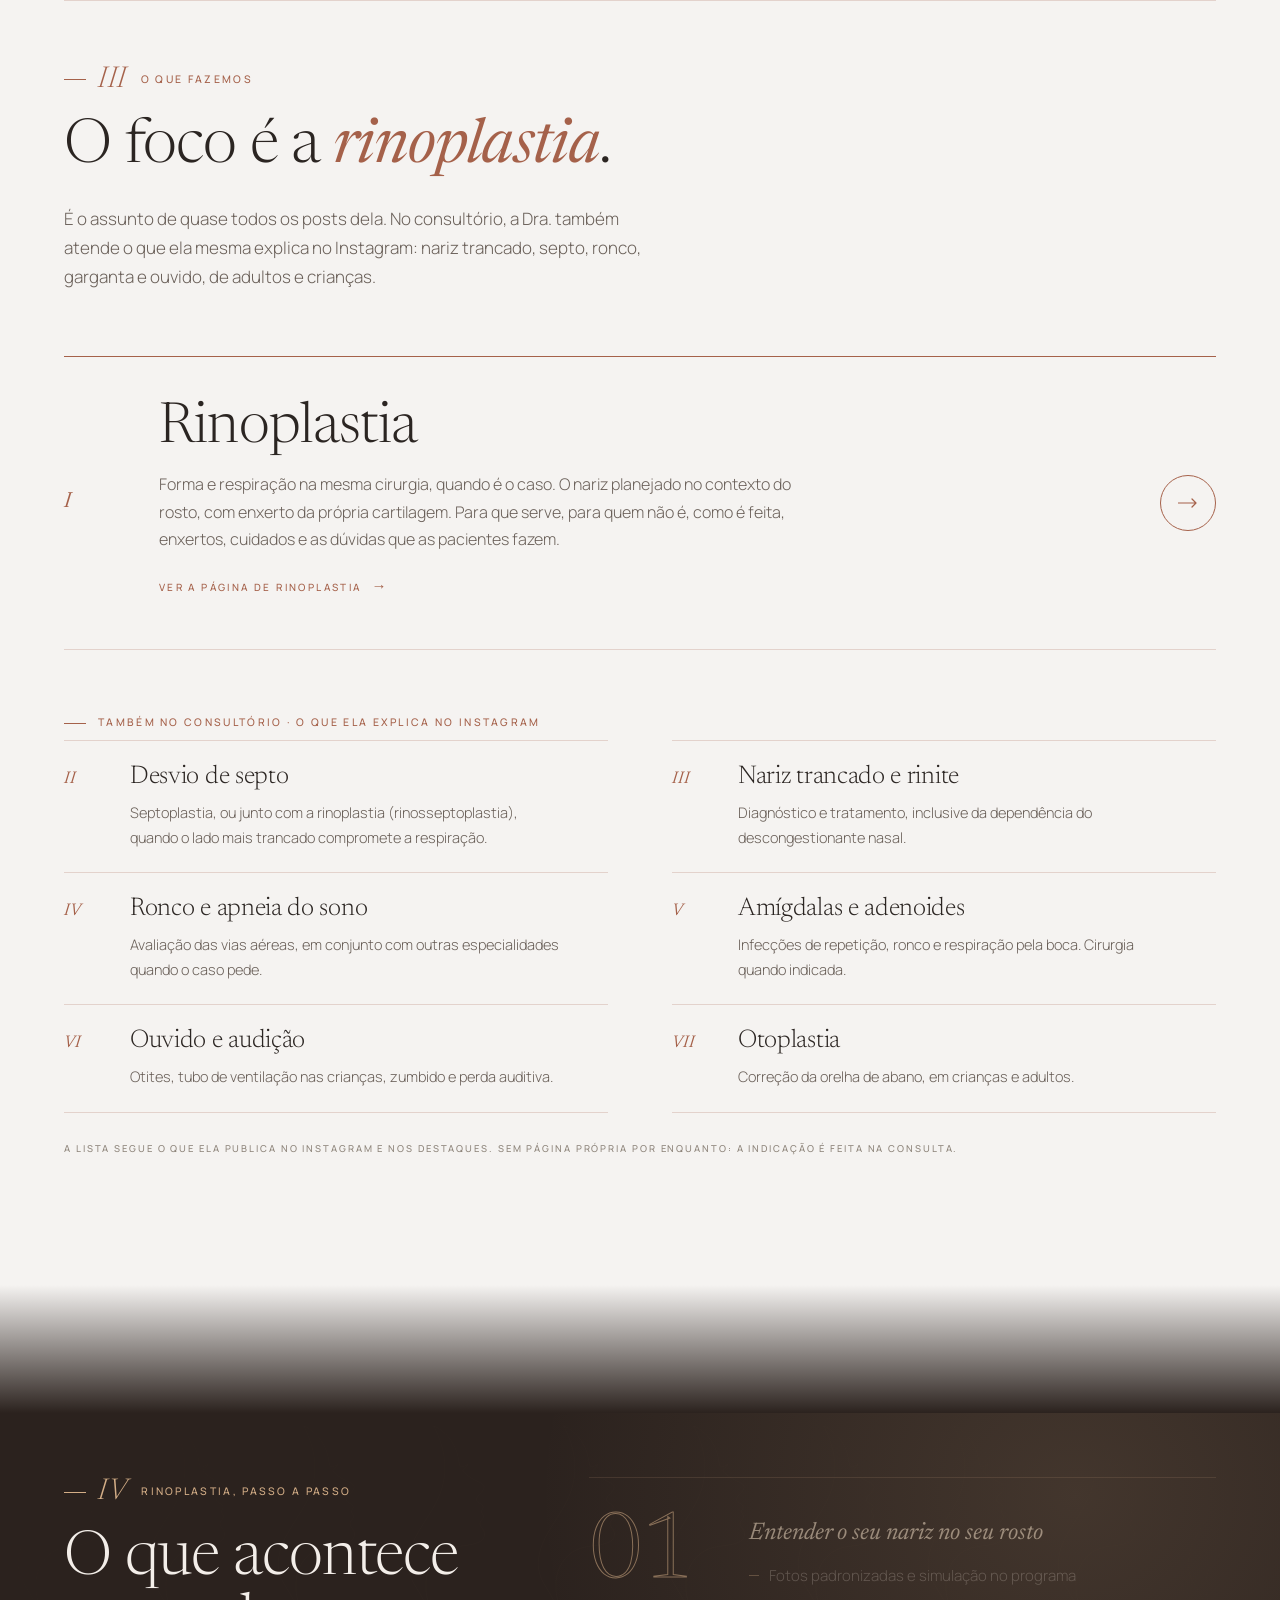
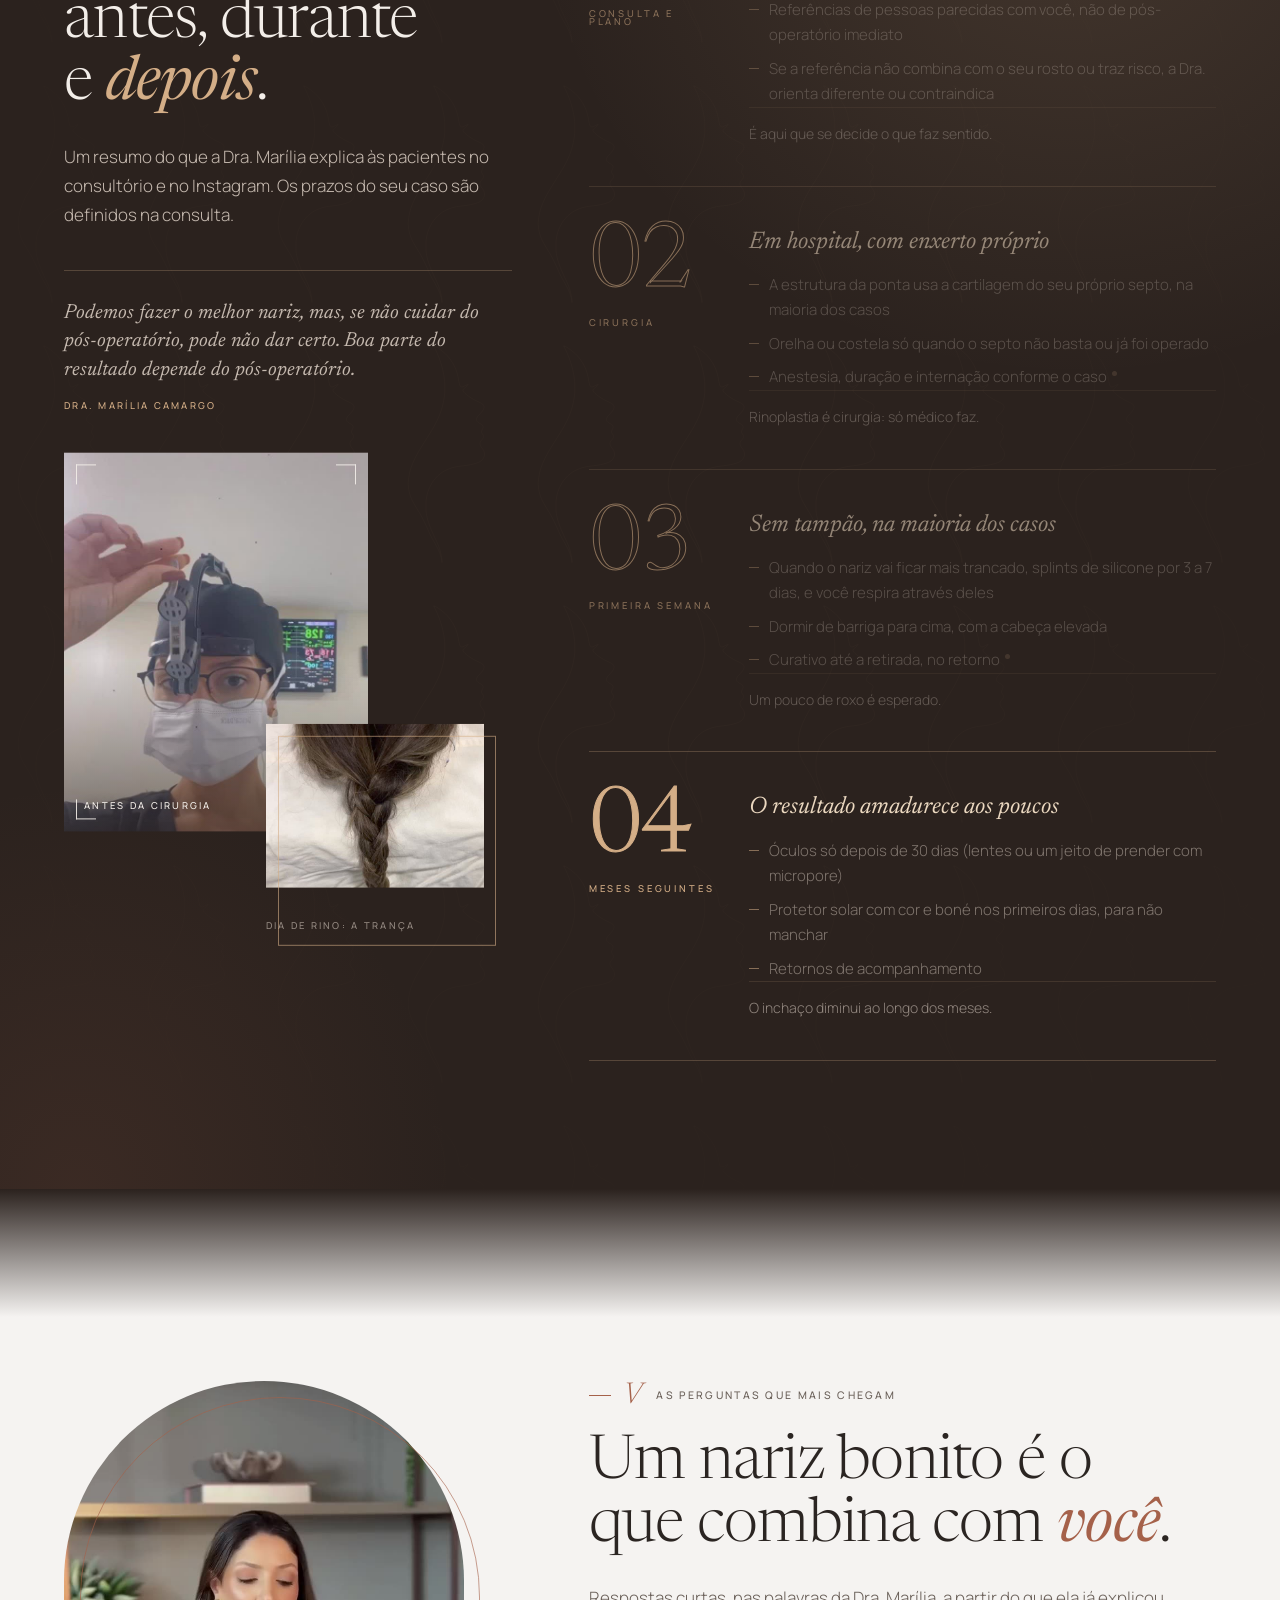
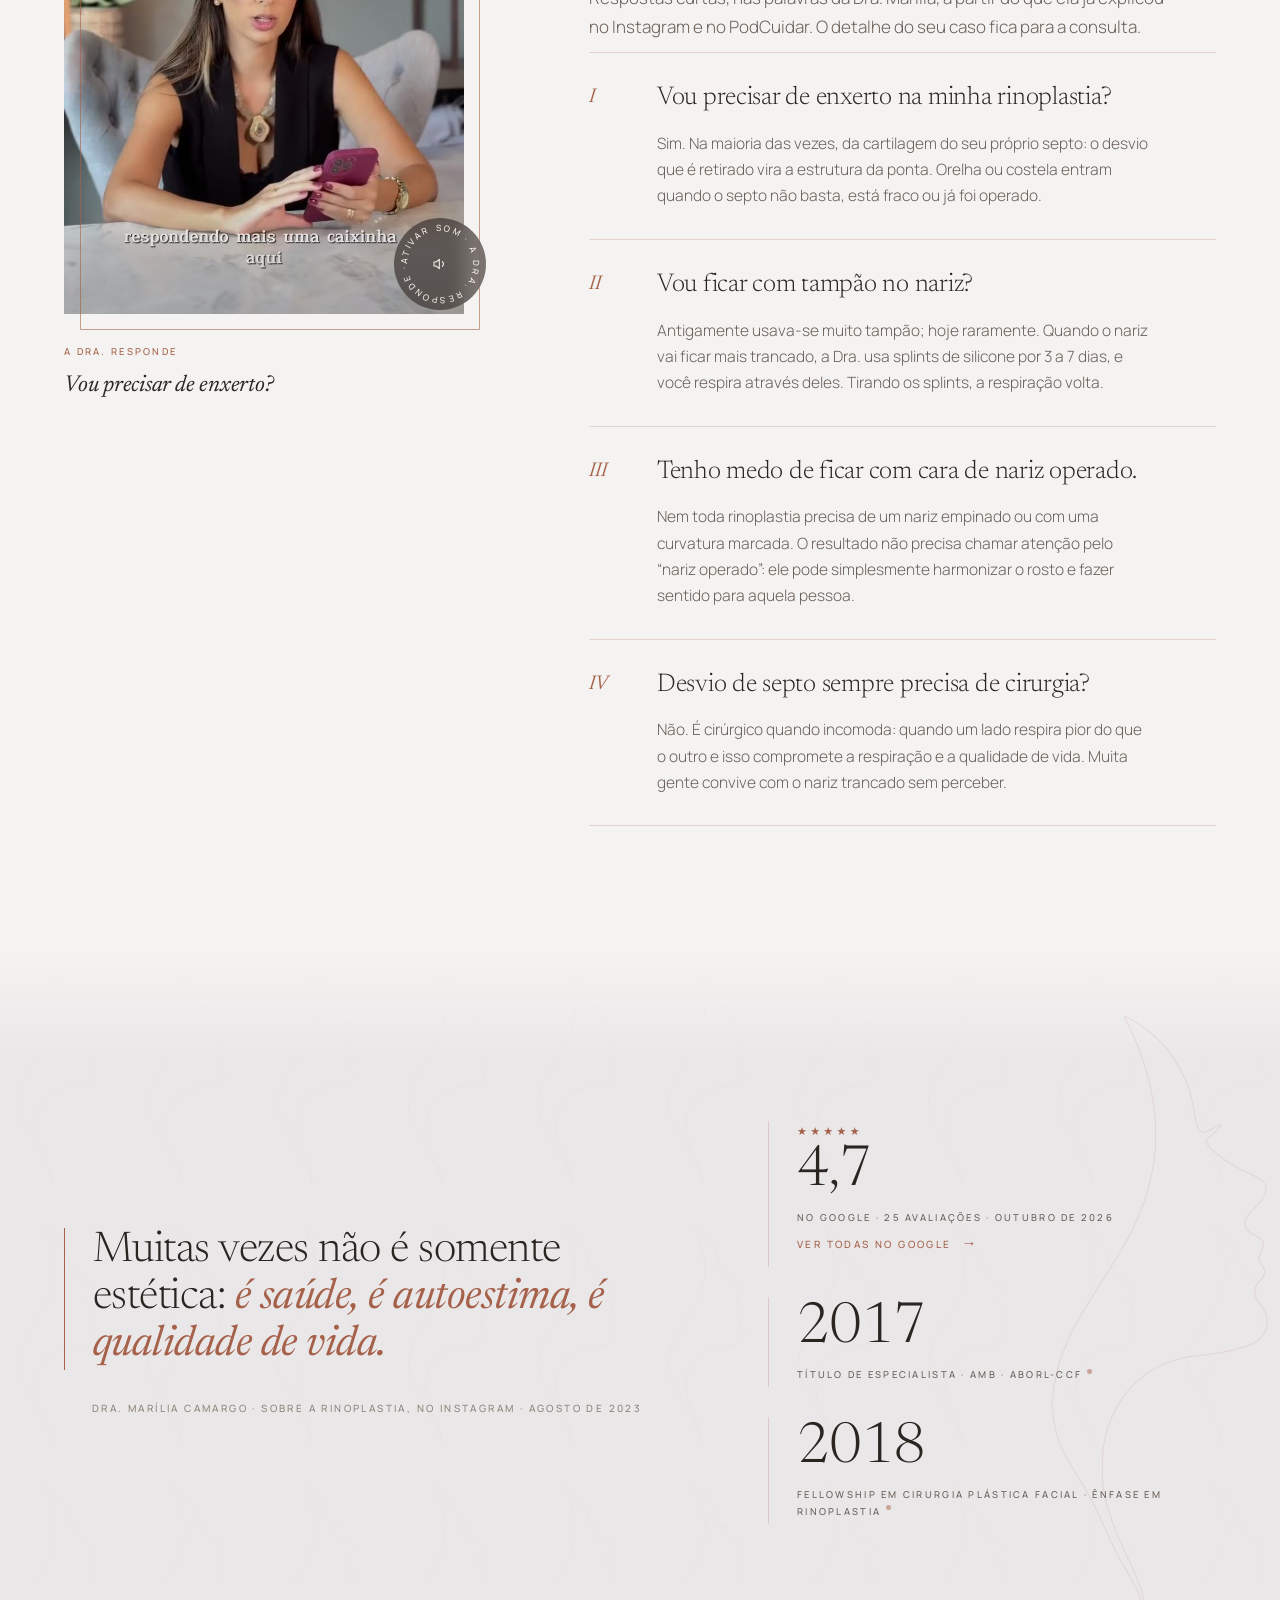
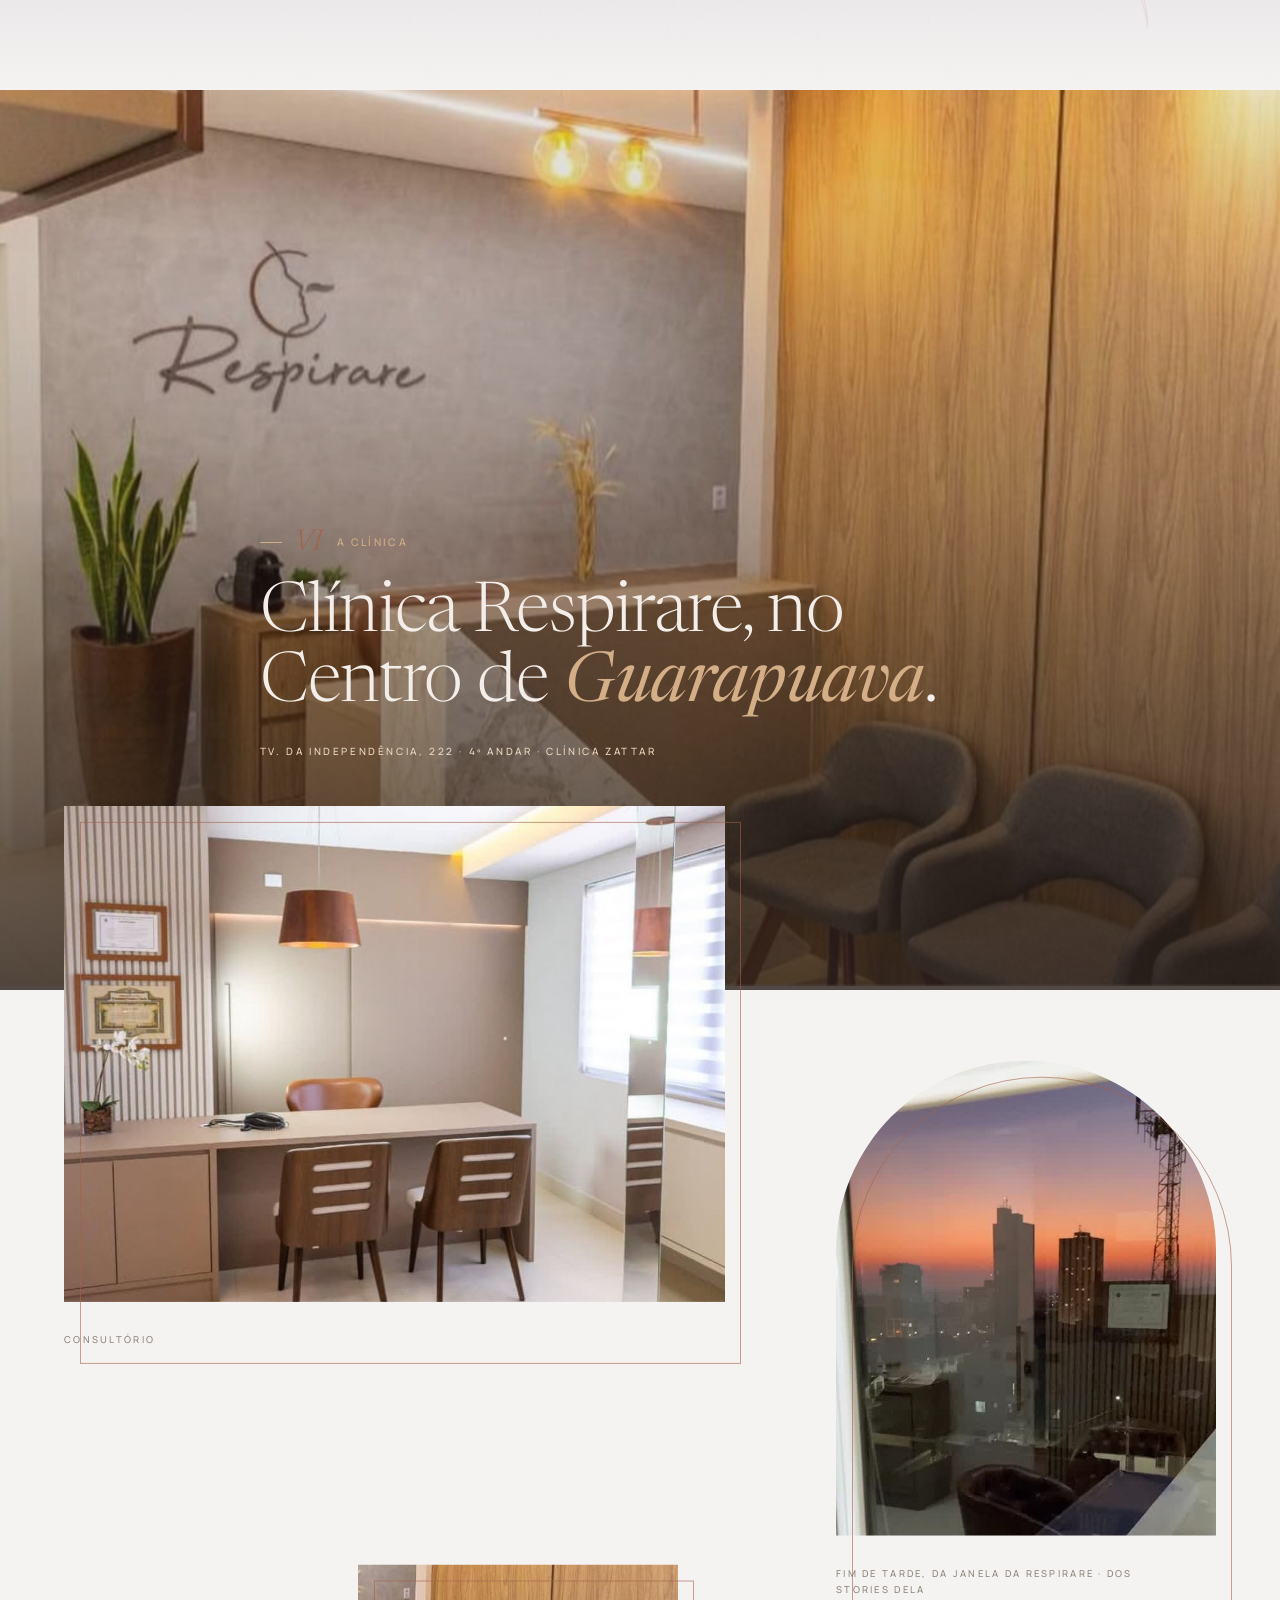
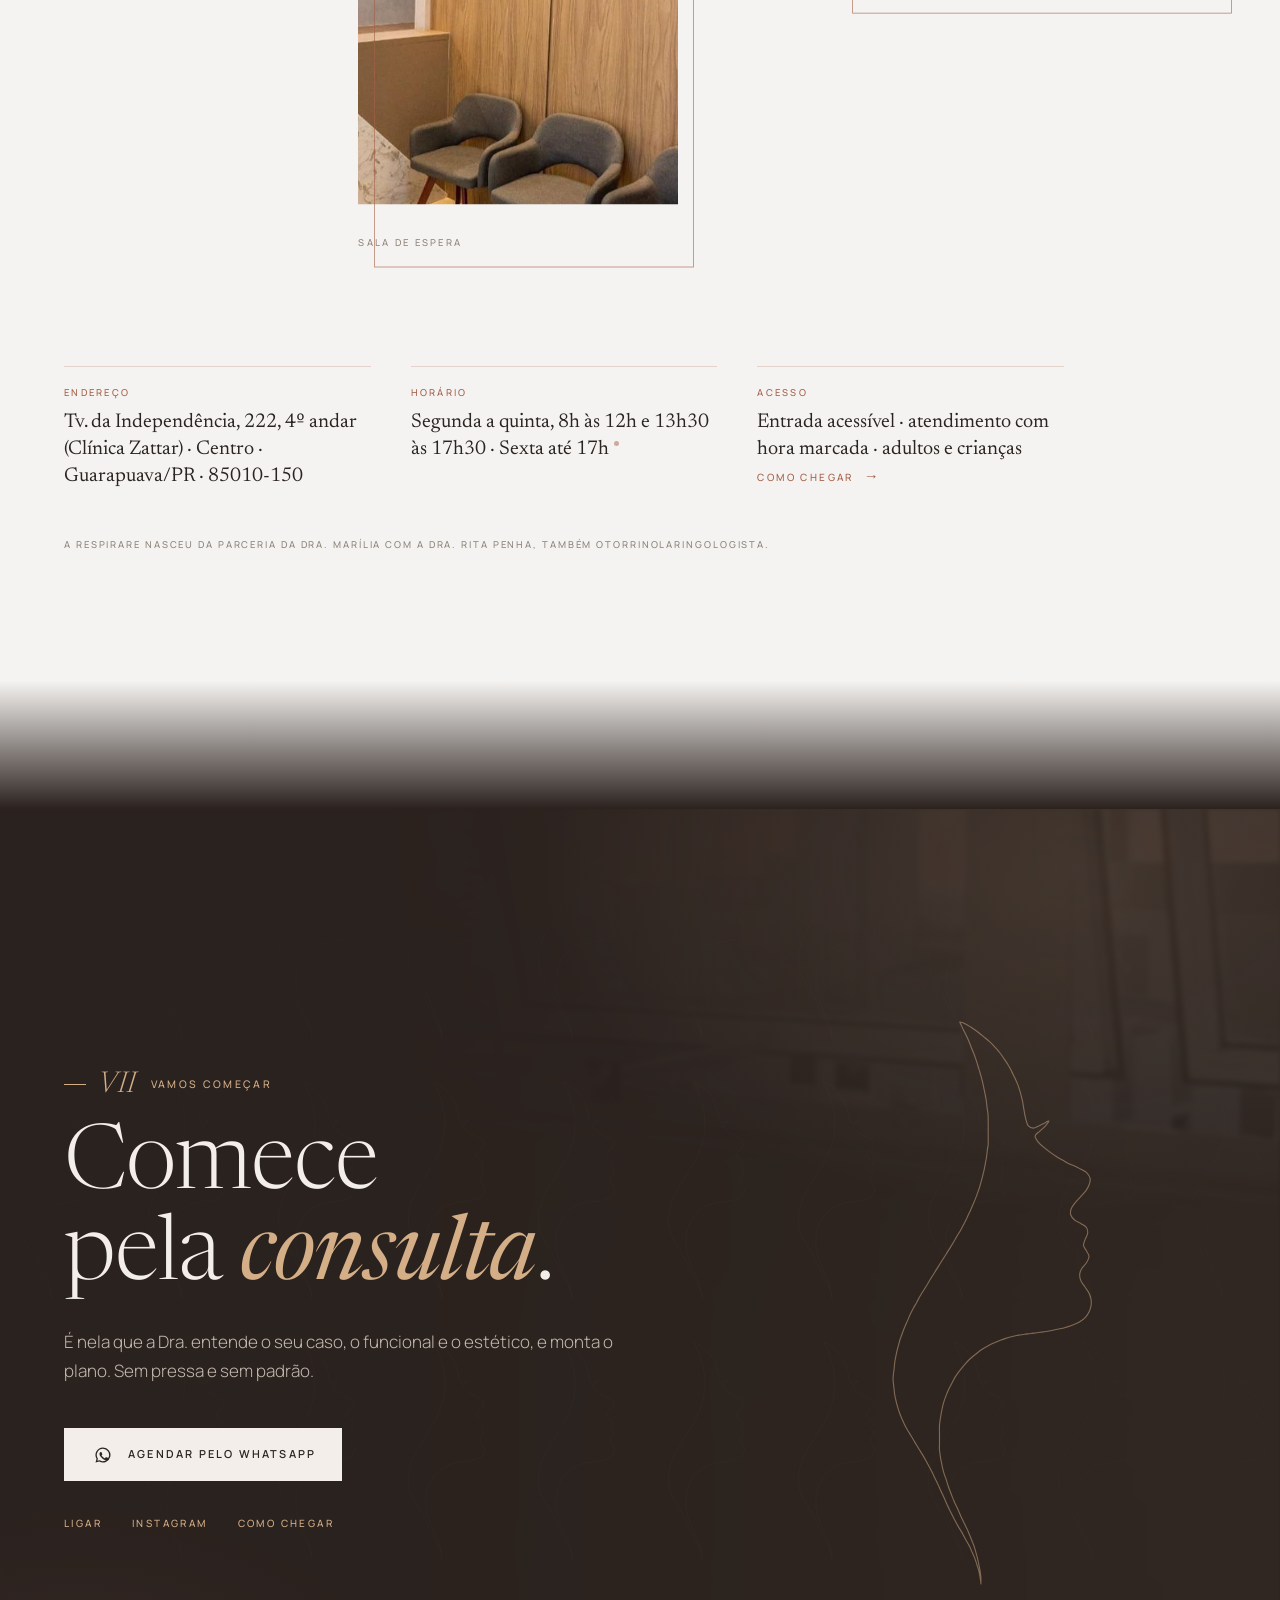
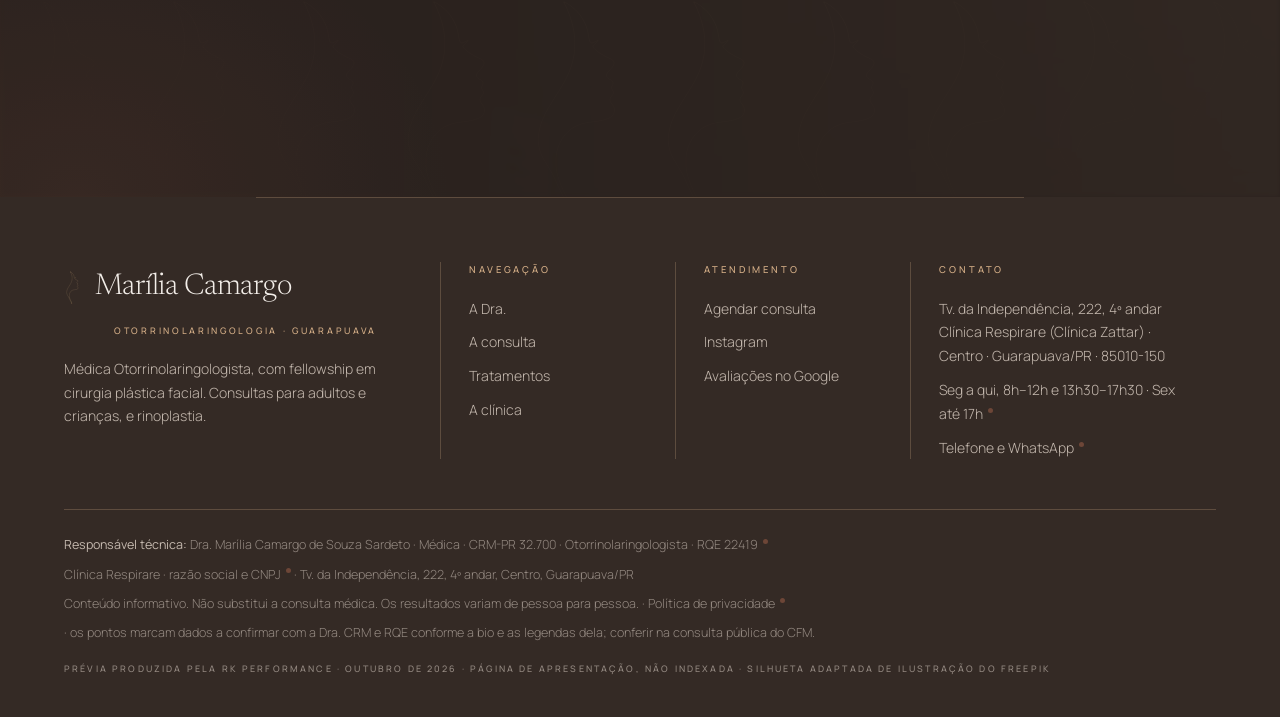
==== commit 4f536edb: "Silhueta da abertura refeita a partir da referência do João Contorno vetorizado da ilustração (cabel" ====
--- a/index.html
+++ b/index.html
@@ -12,7 +12,7 @@
 <meta property="og:description" content="Respirar bem e um nariz em harmonia com o rosto. Médica otorrinolaringologista, fellowship em cirurgia plástica facial. Clínica Respirare, Centro de Guarapuava.">
 <meta property="og:image" content="https://joaovitorrk.github.io/marilia-camargo-site/media/og.jpg">
 <meta property="og:locale" content="pt_BR">
-<link rel="icon" href="data:image/svg+xml,<svg xmlns='http://www.w3.org/2000/svg' viewBox='0 0 64 64'><rect width='64' height='64' rx='32' fill='%23F5F3F1'/><g transform='translate%2814 7%29 scale%280.09%29'><path d='M120 88 C 140 92, 156 116, 156 142 C 156 158, 152 166, 149 177 C 147 191, 150 206, 158 221 C 167 234, 177 239, 181 242 C 188 244, 191 252, 186 257 C 182 261, 175 262, 170 264 C 169 274, 175 281, 182 287 C 186 291, 186 296, 180 300 C 185 303, 188 310, 186 318 C 184 326, 177 331, 172 336 C 169 343, 173 352, 179 362 C 185 372, 191 382, 187 391 C 184 397, 174 402, 164 403 C 150 405, 140 417, 136 434 C 132 462, 130 503, 129 545' fill='none' stroke='%23A5614A' stroke-width='14' stroke-linecap='round'/></g></svg>">
+<link rel="icon" href="data:image/svg+xml,<svg xmlns='http://www.w3.org/2000/svg' viewBox='0 0 64 64'><rect width='64' height='64' rx='32' fill='%23F5F3F1'/><g transform='translate%2820.3 6.6%29 scale%280.09%29'><path d='M101.6 30.2 C102.4 30.3, 104.2 30.9, 105.8 31.7 C107.4 32.5, 109.4 33.8, 111.2 34.9 C113.0 36.1, 114.8 37.3, 116.6 38.7 C118.4 40.0, 120.2 41.5, 122.0 43.0 C123.8 44.5, 125.7 45.9, 127.4 47.5 C129.1 49.0, 130.7 50.7, 132.2 52.4 C133.8 54.1, 135.5 56.0, 136.9 57.8 C138.3 59.6, 139.5 61.4, 140.7 63.2 C142.0 65.0, 143.2 66.8, 144.3 68.7 C145.4 70.5, 146.3 72.3, 147.2 74.1 C148.2 75.9, 149.0 77.7, 149.9 79.5 C150.7 81.3, 151.6 83.1, 152.3 84.9 C153.1 86.7, 153.6 88.5, 154.2 90.3 C154.8 92.1, 155.3 93.9, 155.7 95.7 C156.2 97.5, 156.6 99.3, 157.0 101.1 C157.3 102.9, 157.6 104.7, 157.9 106.5 C158.2 108.3, 158.5 110.1, 158.8 111.9 C159.2 113.7, 159.5 115.6, 160.1 117.4 C160.6 119.1, 161.0 121.4, 162.1 122.6 C163.1 123.8, 164.8 124.6, 166.4 124.6 C168.0 124.6, 170.0 123.3, 171.8 122.5 C173.6 121.6, 175.8 120.4, 177.2 119.7 C178.6 119.0, 180.4 117.8, 180.3 118.3 C180.3 118.8, 178.5 121.2, 177.1 122.8 C175.7 124.3, 173.3 126.1, 171.8 127.6 C170.3 129.0, 168.3 130.0, 168.1 131.6 C167.9 133.1, 169.4 135.1, 170.7 136.8 C172.1 138.6, 174.3 140.4, 176.2 141.9 C178.0 143.5, 179.8 144.8, 181.6 146.1 C183.4 147.4, 185.2 148.7, 187.0 149.8 C188.8 151.0, 190.6 151.9, 192.4 152.9 C194.2 153.9, 196.0 155.1, 197.8 156.0 C199.6 156.9, 201.4 157.5, 203.2 158.3 C205.0 159.1, 206.8 160.0, 208.6 161.0 C210.4 161.9, 212.5 162.8, 213.9 164.2 C215.3 165.6, 216.6 167.5, 217.0 169.3 C217.4 171.1, 216.8 172.9, 216.2 174.7 C215.6 176.5, 214.5 178.3, 213.3 180.1 C212.0 181.9, 210.2 183.7, 208.6 185.5 C207.0 187.3, 205.1 189.1, 203.7 190.9 C202.3 192.7, 200.8 194.6, 200.1 196.4 C199.5 198.2, 199.3 200.1, 199.8 201.8 C200.3 203.4, 201.9 205.1, 203.4 206.4 C204.8 207.7, 206.9 208.3, 208.6 209.3 C210.3 210.4, 212.5 211.3, 213.6 212.7 C214.6 214.2, 215.0 216.2, 214.8 218.0 C214.6 219.8, 213.3 221.6, 212.6 223.4 C212.0 225.2, 210.9 227.1, 211.1 228.8 C211.3 230.5, 212.9 232.0, 213.7 233.6 C214.5 235.2, 216.0 236.8, 216.0 238.6 C216.1 240.3, 215.0 242.2, 213.9 244.0 C212.8 245.8, 210.6 247.6, 209.5 249.4 C208.5 251.2, 207.8 253.0, 207.7 254.8 C207.6 256.6, 208.0 258.4, 208.8 260.2 C209.5 262.0, 211.1 263.8, 212.3 265.6 C213.5 267.4, 215.0 269.2, 215.9 271.0 C216.8 272.8, 217.4 274.6, 217.7 276.4 C218.1 278.2, 218.1 280.1, 217.9 281.9 C217.7 283.7, 217.2 285.5, 216.3 287.3 C215.5 289.1, 214.3 291.1, 212.8 292.7 C211.3 294.3, 209.3 295.7, 207.5 296.9 C205.8 298.0, 203.9 298.6, 202.1 299.3 C200.3 300.0, 198.5 300.6, 196.7 301.2 C194.9 301.7, 193.1 302.3, 191.3 302.7 C189.5 303.2, 187.7 303.4, 185.9 303.8 C184.1 304.2, 182.3 304.6, 180.5 304.9 C178.7 305.2, 176.9 305.4, 175.1 305.7 C173.3 305.9, 171.5 306.2, 169.7 306.4 C167.9 306.7, 166.0 306.8, 164.2 307.1 C162.4 307.3, 160.6 307.6, 158.8 307.8 C157.0 308.1, 155.2 308.3, 153.4 308.6 C151.6 308.9, 149.8 309.4, 148.0 309.8 C146.2 310.3, 144.4 310.7, 142.6 311.2 C140.8 311.8, 139.0 312.4, 137.2 313.1 C135.4 313.8, 133.6 314.5, 131.8 315.3 C130.0 316.0, 128.2 316.9, 126.4 317.9 C124.6 318.9, 122.8 319.9, 121.0 321.1 C119.2 322.4, 117.3 323.9, 115.5 325.3 C113.7 326.7, 111.8 328.2, 110.1 329.8 C108.4 331.4, 106.9 333.1, 105.3 334.9 C103.8 336.6, 102.2 338.5, 100.9 340.3 C99.5 342.1, 98.3 343.9, 97.1 345.7 C96.0 347.5, 95.2 349.3, 94.2 351.1 C93.3 352.9, 92.3 354.7, 91.4 356.5 C90.6 358.3, 89.8 360.1, 89.1 361.9 C88.4 363.7, 87.7 365.5, 87.1 367.4 C86.5 369.2, 86.1 371.0, 85.7 372.8 C85.3 374.6, 85.0 376.4, 84.6 378.2 C84.3 380.0, 84.0 381.8, 83.7 383.6 C83.4 385.4, 83.2 387.2, 83.1 389.0 C83.0 390.8, 83.1 392.6, 83.1 394.4 C83.1 396.2, 83.1 398.0, 83.1 399.8 C83.1 401.6, 83.1 403.4, 83.1 405.2 C83.1 407.0, 82.9 408.8, 83.1 410.6 C83.2 412.4, 83.6 414.3, 83.8 416.1 C84.1 417.9, 84.4 419.7, 84.8 421.5 C85.1 423.3, 85.4 425.1, 85.9 426.9 C86.3 428.7, 86.8 430.5, 87.4 432.3 C88.0 434.1, 88.7 435.9, 89.3 437.7 C89.9 439.5, 90.3 441.3, 91.0 443.1 C91.6 444.9, 92.3 446.7, 93.0 448.5 C93.7 450.3, 94.4 452.1, 95.1 453.9 C95.9 455.7, 96.6 457.5, 97.5 459.3 C98.3 461.1, 99.3 463.0, 100.1 464.8 C100.9 466.6, 101.6 468.4, 102.4 470.2 C103.2 472.0, 104.2 473.8, 105.0 475.6 C105.9 477.4, 106.8 479.2, 107.7 481.0 C108.5 482.8, 109.2 484.6, 110.0 486.4 C110.7 488.2, 111.4 490.0, 112.1 491.8 C112.8 493.6, 113.6 495.4, 114.2 497.2 C114.7 499.0, 115.2 500.8, 115.7 502.6 C116.2 504.4, 116.7 506.2, 117.1 508.0 C117.5 509.8, 118.0 511.7, 118.3 513.5 C118.7 515.3, 119.0 517.1, 119.3 518.9 C119.5 520.7, 119.8 522.5, 119.9 524.3 C120.0 526.0, 119.9 528.7, 119.9 529.4 C119.9 530.1, 120.0 529.6, 119.9 528.6 C119.7 527.6, 119.4 525.0, 119.1 523.2 C118.8 521.4, 118.5 519.6, 118.0 517.8 C117.6 516.0, 116.9 514.2, 116.3 512.4 C115.7 510.6, 115.2 508.8, 114.5 507.0 C113.8 505.2, 112.9 503.4, 112.1 501.6 C111.3 499.7, 110.6 497.9, 109.7 496.1 C108.7 494.3, 107.6 492.5, 106.6 490.7 C105.6 488.9, 104.8 487.1, 103.8 485.3 C102.8 483.5, 101.6 481.7, 100.5 479.9 C99.5 478.1, 98.4 476.3, 97.5 474.5 C96.5 472.7, 95.6 470.9, 94.7 469.1 C93.8 467.3, 92.9 465.5, 92.0 463.7 C91.2 461.9, 90.2 460.1, 89.4 458.3 C88.6 456.5, 87.9 454.7, 87.1 452.9 C86.3 451.0, 85.3 449.2, 84.5 447.4 C83.6 445.6, 83.0 443.8, 82.1 442.0 C81.3 440.2, 80.4 438.4, 79.5 436.6 C78.6 434.8, 77.8 433.0, 76.9 431.2 C76.0 429.4, 75.1 427.6, 74.1 425.8 C73.2 424.0, 72.2 422.2, 71.2 420.4 C70.2 418.6, 69.2 416.8, 68.1 415.0 C67.0 413.2, 65.8 411.4, 64.7 409.6 C63.6 407.8, 62.5 406.0, 61.4 404.1 C60.3 402.3, 59.3 400.5, 58.2 398.7 C57.1 396.9, 56.0 395.1, 54.9 393.3 C53.9 391.5, 52.9 389.7, 52.0 387.9 C51.1 386.1, 50.3 384.3, 49.5 382.5 C48.8 380.7, 48.0 378.9, 47.4 377.1 C46.7 375.3, 46.2 373.5, 45.7 371.7 C45.1 369.9, 44.7 368.1, 44.3 366.3 C43.9 364.5, 43.5 362.7, 43.2 360.9 C42.9 359.1, 42.8 357.3, 42.6 355.4 C42.4 353.6, 42.1 351.8, 42.0 350.0 C41.8 348.2, 41.8 346.4, 42.0 344.6 C42.1 342.8, 42.5 341.0, 42.7 339.2 C42.9 337.4, 43.0 335.6, 43.2 333.8 C43.4 332.0, 43.8 330.2, 44.1 328.4 C44.5 326.6, 44.8 324.8, 45.2 323.0 C45.6 321.2, 46.1 319.4, 46.6 317.6 C47.1 315.8, 47.5 314.0, 48.1 312.2 C48.7 310.4, 49.5 308.6, 50.1 306.7 C50.8 304.9, 51.4 303.1, 52.2 301.3 C52.9 299.5, 53.8 297.7, 54.6 295.9 C55.4 294.1, 56.1 292.3, 56.9 290.5 C57.8 288.7, 58.6 286.9, 59.6 285.1 C60.5 283.3, 61.7 281.5, 62.7 279.7 C63.7 277.9, 64.6 276.1, 65.6 274.3 C66.6 272.5, 67.7 270.7, 68.9 268.9 C70.0 267.1, 71.1 265.3, 72.3 263.5 C73.4 261.7, 74.4 259.8, 75.5 258.0 C76.6 256.2, 77.8 254.4, 78.9 252.6 C80.0 250.8, 81.2 249.0, 82.3 247.2 C83.4 245.4, 84.6 243.6, 85.7 241.8 C86.8 240.0, 88.0 238.2, 89.1 236.4 C90.2 234.6, 91.4 232.8, 92.5 231.0 C93.6 229.2, 94.7 227.4, 95.8 225.6 C96.8 223.8, 97.8 222.0, 98.8 220.2 C99.9 218.4, 101.1 216.6, 102.1 214.8 C103.1 213.0, 104.1 211.1, 105.0 209.3 C106.0 207.5, 106.8 205.7, 107.7 203.9 C108.5 202.1, 109.5 200.3, 110.3 198.5 C111.1 196.7, 111.8 194.9, 112.6 193.1 C113.4 191.3, 114.2 189.5, 114.9 187.7 C115.6 185.9, 116.3 184.1, 116.9 182.3 C117.6 180.5, 118.2 178.7, 118.8 176.9 C119.4 175.1, 119.8 173.3, 120.3 171.5 C120.8 169.7, 121.3 167.9, 121.7 166.1 C122.2 164.3, 122.6 162.4, 123.0 160.6 C123.4 158.8, 123.7 157.0, 124.0 155.2 C124.4 153.4, 124.7 151.6, 125.0 149.8 C125.2 148.0, 125.4 146.2, 125.6 144.4 C125.8 142.6, 126.2 140.8, 126.4 139.0 C126.5 137.2, 126.4 135.4, 126.4 133.6 C126.4 131.8, 126.4 130.0, 126.4 128.2 C126.4 126.4, 126.4 124.6, 126.4 122.8 C126.4 121.0, 126.4 119.2, 126.4 117.4 C126.3 115.5, 126.4 113.7, 126.2 111.9 C126.1 110.1, 125.7 108.3, 125.4 106.5 C125.2 104.7, 125.1 102.9, 124.8 101.1 C124.6 99.3, 124.2 97.5, 123.9 95.7 C123.6 93.9, 123.2 92.1, 122.8 90.3 C122.5 88.5, 122.1 86.7, 121.7 84.9 C121.3 83.1, 120.8 81.3, 120.3 79.5 C119.8 77.7, 119.3 75.9, 118.8 74.1 C118.2 72.3, 117.7 70.5, 117.1 68.7 C116.5 66.8, 116.0 65.0, 115.4 63.2 C114.8 61.4, 114.1 59.6, 113.4 57.8 C112.7 56.0, 111.9 54.2, 111.2 52.4 C110.5 50.6, 109.8 48.8, 109.1 47.0 C108.3 45.2, 107.4 43.4, 106.6 41.6 C105.7 39.8, 104.8 37.9, 103.9 36.2 C103.1 34.4, 101.9 32.1, 101.5 31.1 C101.1 30.1, 100.9 30.1, 101.6 30.2 Z' fill='none' stroke='%23A5614A' stroke-width='16' stroke-linecap='round' stroke-linejoin='round'/></g></svg>">
 <link rel="preconnect" href="https://fonts.googleapis.com">
 <link rel="preconnect" href="https://fonts.gstatic.com" crossorigin>
 <link href="https://fonts.googleapis.com/css2?family=Newsreader:ital,opsz,wght@0,6..72,300;0,6..72,400;1,6..72,300;1,6..72,400&family=Manrope:wght@300;400;500;600&display=swap" rel="stylesheet">
@@ -22,7 +22,7 @@
 <div class="grao" aria-hidden="true"></div>
 
 <!-- o elemento-assinatura: o perfil de rosto em linha única (eco do logo da Respirare) -->
-<svg class="defs" aria-hidden="true"><symbol id="perfil" viewBox="0 0 260 560" overflow="visible"><path d="M120 88 C 140 92, 156 116, 156 142 C 156 158, 152 166, 149 177 C 147 191, 150 206, 158 221 C 167 234, 177 239, 181 242 C 188 244, 191 252, 186 257 C 182 261, 175 262, 170 264 C 169 274, 175 281, 182 287 C 186 291, 186 296, 180 300 C 185 303, 188 310, 186 318 C 184 326, 177 331, 172 336 C 169 343, 173 352, 179 362 C 185 372, 191 382, 187 391 C 184 397, 174 402, 164 403 C 150 405, 140 417, 136 434 C 132 462, 130 503, 129 545"/></symbol>
+<svg class="defs" aria-hidden="true"><symbol id="perfil" viewBox="0 0 260 560" overflow="visible"><path d="M101.6 30.2 C102.4 30.3, 104.2 30.9, 105.8 31.7 C107.4 32.5, 109.4 33.8, 111.2 34.9 C113.0 36.1, 114.8 37.3, 116.6 38.7 C118.4 40.0, 120.2 41.5, 122.0 43.0 C123.8 44.5, 125.7 45.9, 127.4 47.5 C129.1 49.0, 130.7 50.7, 132.2 52.4 C133.8 54.1, 135.5 56.0, 136.9 57.8 C138.3 59.6, 139.5 61.4, 140.7 63.2 C142.0 65.0, 143.2 66.8, 144.3 68.7 C145.4 70.5, 146.3 72.3, 147.2 74.1 C148.2 75.9, 149.0 77.7, 149.9 79.5 C150.7 81.3, 151.6 83.1, 152.3 84.9 C153.1 86.7, 153.6 88.5, 154.2 90.3 C154.8 92.1, 155.3 93.9, 155.7 95.7 C156.2 97.5, 156.6 99.3, 157.0 101.1 C157.3 102.9, 157.6 104.7, 157.9 106.5 C158.2 108.3, 158.5 110.1, 158.8 111.9 C159.2 113.7, 159.5 115.6, 160.1 117.4 C160.6 119.1, 161.0 121.4, 162.1 122.6 C163.1 123.8, 164.8 124.6, 166.4 124.6 C168.0 124.6, 170.0 123.3, 171.8 122.5 C173.6 121.6, 175.8 120.4, 177.2 119.7 C178.6 119.0, 180.4 117.8, 180.3 118.3 C180.3 118.8, 178.5 121.2, 177.1 122.8 C175.7 124.3, 173.3 126.1, 171.8 127.6 C170.3 129.0, 168.3 130.0, 168.1 131.6 C167.9 133.1, 169.4 135.1, 170.7 136.8 C172.1 138.6, 174.3 140.4, 176.2 141.9 C178.0 143.5, 179.8 144.8, 181.6 146.1 C183.4 147.4, 185.2 148.7, 187.0 149.8 C188.8 151.0, 190.6 151.9, 192.4 152.9 C194.2 153.9, 196.0 155.1, 197.8 156.0 C199.6 156.9, 201.4 157.5, 203.2 158.3 C205.0 159.1, 206.8 160.0, 208.6 161.0 C210.4 161.9, 212.5 162.8, 213.9 164.2 C215.3 165.6, 216.6 167.5, 217.0 169.3 C217.4 171.1, 216.8 172.9, 216.2 174.7 C215.6 176.5, 214.5 178.3, 213.3 180.1 C212.0 181.9, 210.2 183.7, 208.6 185.5 C207.0 187.3, 205.1 189.1, 203.7 190.9 C202.3 192.7, 200.8 194.6, 200.1 196.4 C199.5 198.2, 199.3 200.1, 199.8 201.8 C200.3 203.4, 201.9 205.1, 203.4 206.4 C204.8 207.7, 206.9 208.3, 208.6 209.3 C210.3 210.4, 212.5 211.3, 213.6 212.7 C214.6 214.2, 215.0 216.2, 214.8 218.0 C214.6 219.8, 213.3 221.6, 212.6 223.4 C212.0 225.2, 210.9 227.1, 211.1 228.8 C211.3 230.5, 212.9 232.0, 213.7 233.6 C214.5 235.2, 216.0 236.8, 216.0 238.6 C216.1 240.3, 215.0 242.2, 213.9 244.0 C212.8 245.8, 210.6 247.6, 209.5 249.4 C208.5 251.2, 207.8 253.0, 207.7 254.8 C207.6 256.6, 208.0 258.4, 208.8 260.2 C209.5 262.0, 211.1 263.8, 212.3 265.6 C213.5 267.4, 215.0 269.2, 215.9 271.0 C216.8 272.8, 217.4 274.6, 217.7 276.4 C218.1 278.2, 218.1 280.1, 217.9 281.9 C217.7 283.7, 217.2 285.5, 216.3 287.3 C215.5 289.1, 214.3 291.1, 212.8 292.7 C211.3 294.3, 209.3 295.7, 207.5 296.9 C205.8 298.0, 203.9 298.6, 202.1 299.3 C200.3 300.0, 198.5 300.6, 196.7 301.2 C194.9 301.7, 193.1 302.3, 191.3 302.7 C189.5 303.2, 187.7 303.4, 185.9 303.8 C184.1 304.2, 182.3 304.6, 180.5 304.9 C178.7 305.2, 176.9 305.4, 175.1 305.7 C173.3 305.9, 171.5 306.2, 169.7 306.4 C167.9 306.7, 166.0 306.8, 164.2 307.1 C162.4 307.3, 160.6 307.6, 158.8 307.8 C157.0 308.1, 155.2 308.3, 153.4 308.6 C151.6 308.9, 149.8 309.4, 148.0 309.8 C146.2 310.3, 144.4 310.7, 142.6 311.2 C140.8 311.8, 139.0 312.4, 137.2 313.1 C135.4 313.8, 133.6 314.5, 131.8 315.3 C130.0 316.0, 128.2 316.9, 126.4 317.9 C124.6 318.9, 122.8 319.9, 121.0 321.1 C119.2 322.4, 117.3 323.9, 115.5 325.3 C113.7 326.7, 111.8 328.2, 110.1 329.8 C108.4 331.4, 106.9 333.1, 105.3 334.9 C103.8 336.6, 102.2 338.5, 100.9 340.3 C99.5 342.1, 98.3 343.9, 97.1 345.7 C96.0 347.5, 95.2 349.3, 94.2 351.1 C93.3 352.9, 92.3 354.7, 91.4 356.5 C90.6 358.3, 89.8 360.1, 89.1 361.9 C88.4 363.7, 87.7 365.5, 87.1 367.4 C86.5 369.2, 86.1 371.0, 85.7 372.8 C85.3 374.6, 85.0 376.4, 84.6 378.2 C84.3 380.0, 84.0 381.8, 83.7 383.6 C83.4 385.4, 83.2 387.2, 83.1 389.0 C83.0 390.8, 83.1 392.6, 83.1 394.4 C83.1 396.2, 83.1 398.0, 83.1 399.8 C83.1 401.6, 83.1 403.4, 83.1 405.2 C83.1 407.0, 82.9 408.8, 83.1 410.6 C83.2 412.4, 83.6 414.3, 83.8 416.1 C84.1 417.9, 84.4 419.7, 84.8 421.5 C85.1 423.3, 85.4 425.1, 85.9 426.9 C86.3 428.7, 86.8 430.5, 87.4 432.3 C88.0 434.1, 88.7 435.9, 89.3 437.7 C89.9 439.5, 90.3 441.3, 91.0 443.1 C91.6 444.9, 92.3 446.7, 93.0 448.5 C93.7 450.3, 94.4 452.1, 95.1 453.9 C95.9 455.7, 96.6 457.5, 97.5 459.3 C98.3 461.1, 99.3 463.0, 100.1 464.8 C100.9 466.6, 101.6 468.4, 102.4 470.2 C103.2 472.0, 104.2 473.8, 105.0 475.6 C105.9 477.4, 106.8 479.2, 107.7 481.0 C108.5 482.8, 109.2 484.6, 110.0 486.4 C110.7 488.2, 111.4 490.0, 112.1 491.8 C112.8 493.6, 113.6 495.4, 114.2 497.2 C114.7 499.0, 115.2 500.8, 115.7 502.6 C116.2 504.4, 116.7 506.2, 117.1 508.0 C117.5 509.8, 118.0 511.7, 118.3 513.5 C118.7 515.3, 119.0 517.1, 119.3 518.9 C119.5 520.7, 119.8 522.5, 119.9 524.3 C120.0 526.0, 119.9 528.7, 119.9 529.4 C119.9 530.1, 120.0 529.6, 119.9 528.6 C119.7 527.6, 119.4 525.0, 119.1 523.2 C118.8 521.4, 118.5 519.6, 118.0 517.8 C117.6 516.0, 116.9 514.2, 116.3 512.4 C115.7 510.6, 115.2 508.8, 114.5 507.0 C113.8 505.2, 112.9 503.4, 112.1 501.6 C111.3 499.7, 110.6 497.9, 109.7 496.1 C108.7 494.3, 107.6 492.5, 106.6 490.7 C105.6 488.9, 104.8 487.1, 103.8 485.3 C102.8 483.5, 101.6 481.7, 100.5 479.9 C99.5 478.1, 98.4 476.3, 97.5 474.5 C96.5 472.7, 95.6 470.9, 94.7 469.1 C93.8 467.3, 92.9 465.5, 92.0 463.7 C91.2 461.9, 90.2 460.1, 89.4 458.3 C88.6 456.5, 87.9 454.7, 87.1 452.9 C86.3 451.0, 85.3 449.2, 84.5 447.4 C83.6 445.6, 83.0 443.8, 82.1 442.0 C81.3 440.2, 80.4 438.4, 79.5 436.6 C78.6 434.8, 77.8 433.0, 76.9 431.2 C76.0 429.4, 75.1 427.6, 74.1 425.8 C73.2 424.0, 72.2 422.2, 71.2 420.4 C70.2 418.6, 69.2 416.8, 68.1 415.0 C67.0 413.2, 65.8 411.4, 64.7 409.6 C63.6 407.8, 62.5 406.0, 61.4 404.1 C60.3 402.3, 59.3 400.5, 58.2 398.7 C57.1 396.9, 56.0 395.1, 54.9 393.3 C53.9 391.5, 52.9 389.7, 52.0 387.9 C51.1 386.1, 50.3 384.3, 49.5 382.5 C48.8 380.7, 48.0 378.9, 47.4 377.1 C46.7 375.3, 46.2 373.5, 45.7 371.7 C45.1 369.9, 44.7 368.1, 44.3 366.3 C43.9 364.5, 43.5 362.7, 43.2 360.9 C42.9 359.1, 42.8 357.3, 42.6 355.4 C42.4 353.6, 42.1 351.8, 42.0 350.0 C41.8 348.2, 41.8 346.4, 42.0 344.6 C42.1 342.8, 42.5 341.0, 42.7 339.2 C42.9 337.4, 43.0 335.6, 43.2 333.8 C43.4 332.0, 43.8 330.2, 44.1 328.4 C44.5 326.6, 44.8 324.8, 45.2 323.0 C45.6 321.2, 46.1 319.4, 46.6 317.6 C47.1 315.8, 47.5 314.0, 48.1 312.2 C48.7 310.4, 49.5 308.6, 50.1 306.7 C50.8 304.9, 51.4 303.1, 52.2 301.3 C52.9 299.5, 53.8 297.7, 54.6 295.9 C55.4 294.1, 56.1 292.3, 56.9 290.5 C57.8 288.7, 58.6 286.9, 59.6 285.1 C60.5 283.3, 61.7 281.5, 62.7 279.7 C63.7 277.9, 64.6 276.1, 65.6 274.3 C66.6 272.5, 67.7 270.7, 68.9 268.9 C70.0 267.1, 71.1 265.3, 72.3 263.5 C73.4 261.7, 74.4 259.8, 75.5 258.0 C76.6 256.2, 77.8 254.4, 78.9 252.6 C80.0 250.8, 81.2 249.0, 82.3 247.2 C83.4 245.4, 84.6 243.6, 85.7 241.8 C86.8 240.0, 88.0 238.2, 89.1 236.4 C90.2 234.6, 91.4 232.8, 92.5 231.0 C93.6 229.2, 94.7 227.4, 95.8 225.6 C96.8 223.8, 97.8 222.0, 98.8 220.2 C99.9 218.4, 101.1 216.6, 102.1 214.8 C103.1 213.0, 104.1 211.1, 105.0 209.3 C106.0 207.5, 106.8 205.7, 107.7 203.9 C108.5 202.1, 109.5 200.3, 110.3 198.5 C111.1 196.7, 111.8 194.9, 112.6 193.1 C113.4 191.3, 114.2 189.5, 114.9 187.7 C115.6 185.9, 116.3 184.1, 116.9 182.3 C117.6 180.5, 118.2 178.7, 118.8 176.9 C119.4 175.1, 119.8 173.3, 120.3 171.5 C120.8 169.7, 121.3 167.9, 121.7 166.1 C122.2 164.3, 122.6 162.4, 123.0 160.6 C123.4 158.8, 123.7 157.0, 124.0 155.2 C124.4 153.4, 124.7 151.6, 125.0 149.8 C125.2 148.0, 125.4 146.2, 125.6 144.4 C125.8 142.6, 126.2 140.8, 126.4 139.0 C126.5 137.2, 126.4 135.4, 126.4 133.6 C126.4 131.8, 126.4 130.0, 126.4 128.2 C126.4 126.4, 126.4 124.6, 126.4 122.8 C126.4 121.0, 126.4 119.2, 126.4 117.4 C126.3 115.5, 126.4 113.7, 126.2 111.9 C126.1 110.1, 125.7 108.3, 125.4 106.5 C125.2 104.7, 125.1 102.9, 124.8 101.1 C124.6 99.3, 124.2 97.5, 123.9 95.7 C123.6 93.9, 123.2 92.1, 122.8 90.3 C122.5 88.5, 122.1 86.7, 121.7 84.9 C121.3 83.1, 120.8 81.3, 120.3 79.5 C119.8 77.7, 119.3 75.9, 118.8 74.1 C118.2 72.3, 117.7 70.5, 117.1 68.7 C116.5 66.8, 116.0 65.0, 115.4 63.2 C114.8 61.4, 114.1 59.6, 113.4 57.8 C112.7 56.0, 111.9 54.2, 111.2 52.4 C110.5 50.6, 109.8 48.8, 109.1 47.0 C108.3 45.2, 107.4 43.4, 106.6 41.6 C105.7 39.8, 104.8 37.9, 103.9 36.2 C103.1 34.4, 101.9 32.1, 101.5 31.1 C101.1 30.1, 100.9 30.1, 101.6 30.2 Z"/></symbol>
 <symbol id="zap" viewBox="0 0 24 24"><path fill="currentColor" d="M12 2a10 10 0 0 0-8.6 15.1L2 22l5-1.3A10 10 0 1 0 12 2zm0 1.8a8.2 8.2 0 1 1-4.2 15.3l-.3-.2-3 .8.8-2.9-.2-.3A8.2 8.2 0 0 1 12 3.8zm-3 4.3c-.2 0-.5 0-.7.3-.3.3-1 1-1 2.4s1 2.8 1.2 3c.1.2 2 3.2 5 4.4 2.4 1 2.9.8 3.4.7.5 0 1.7-.7 1.9-1.4.2-.7.2-1.2.2-1.4-.1-.1-.3-.2-.6-.3l-2-.9c-.3-.1-.5-.2-.7.1l-1 1.2c-.2.2-.3.2-.6.1-.3-.2-1.2-.5-2.3-1.5-.9-.8-1.5-1.7-1.6-2-.2-.3 0-.5.1-.6l.4-.5.3-.5c.1-.2 0-.4 0-.5l-.9-2.1c-.2-.6-.5-.5-.7-.5z"/></symbol>
 <symbol id="seta" viewBox="0 0 20 10"><path d="M0 5h18M14 1l4 4-4 4" fill="none" stroke="currentColor" stroke-width="1.2" stroke-linecap="round" stroke-linejoin="round"/></symbol></svg>
 
@@ -321,7 +321,7 @@
       <p>Conteúdo informativo. Não substitui a consulta médica. Os resultados variam de pessoa para pessoa. · Política de privacidade<sup class="conf"></sup></p>
       <p>· os pontos marcam dados a confirmar com a Dra. CRM e RQE conforme a bio e as legendas dela; conferir na consulta pública do CFM.</p>
     </div>
-    <p class="rk">Prévia produzida pela RK Performance · outubro de 2026 · página de apresentação, não indexada</p>
+    <p class="rk">Prévia produzida pela RK Performance · outubro de 2026 · página de apresentação, não indexada · silhueta adaptada de ilustração do Freepik</p>
   </div>
 </footer>
 
--- a/assets/site.css
+++ b/assets/site.css
@@ -67,8 +67,8 @@
 .intro .nome{font-family:var(--display);font-weight:300;color:var(--ink);font-size:clamp(34px,5vw,60px);letter-spacing:-.01em;text-align:center;animation:intro-nome 1.1s .3s ease both;position:relative;z-index:2}
 .intro .nome em{font-style:italic;font-weight:400;color:var(--cobre)}
 .intro .nome small{display:block;font-family:var(--sans);font-weight:500;font-size:10px;letter-spacing:.4em;text-transform:uppercase;color:var(--cobre);margin-top:16px}
-.intro .laco{position:absolute;left:calc(50% + 7vw);top:47%;width:auto;height:min(82vh,640px);transform:translate(-50%,-50%);z-index:1}
-.intro .laco use{fill:none;stroke:var(--cobre);stroke-width:1.1;stroke-linecap:round;stroke-linejoin:round;stroke-dasharray:620;stroke-dashoffset:620;opacity:.8;animation:laco 1.7s .05s var(--suave) both}
+.intro .laco{position:absolute;left:calc(50% + 22vw);top:50%;width:auto;height:min(84vh,660px);transform:translate(-50%,-50%);z-index:1}
+.intro .laco use{fill:none;stroke:var(--cobre);stroke-width:1.2;stroke-linecap:round;stroke-linejoin:round;stroke-dasharray:1240;stroke-dashoffset:1240;opacity:.8;animation:laco 1.7s .05s var(--suave) both}
 @keyframes laco{to{stroke-dashoffset:0}}
 @keyframes intro-nome{from{opacity:0;transform:translateY(10px)}to{opacity:1;transform:none}}
 @keyframes intro-sai{to{opacity:0;visibility:hidden}}
@@ -114,11 +114,11 @@
 section{position:relative;padding:clamp(84px,10vw,132px) 0}
 .claro{background:var(--fundo)}
 .greige{position:relative;background:linear-gradient(180deg,var(--fundo) 0%,var(--fundo-2) 14%,var(--fundo-2) 86%,var(--fundo) 100%)}
-.greige::before{content:"";position:absolute;inset:0;pointer-events:none;background:url("data:image/svg+xml,<svg xmlns='http://www.w3.org/2000/svg' viewBox='0 0 300 600'><path d='M120 88 C 140 92, 156 116, 156 142 C 156 158, 152 166, 149 177 C 147 191, 150 206, 158 221 C 167 234, 177 239, 181 242 C 188 244, 191 252, 186 257 C 182 261, 175 262, 170 264 C 169 274, 175 281, 182 287 C 186 291, 186 296, 180 300 C 185 303, 188 310, 186 318 C 184 326, 177 331, 172 336 C 169 343, 173 352, 179 362 C 185 372, 191 382, 187 391 C 184 397, 174 402, 164 403 C 150 405, 140 417, 136 434 C 132 462, 130 503, 129 545' fill='none' stroke='%23A5614A' stroke-width='1.6' stroke-linecap='round'/></svg>") 0 0/130px 260px;opacity:.045;
+.greige::before{content:"";position:absolute;inset:0;pointer-events:none;background:url("data:image/svg+xml,<svg xmlns='http://www.w3.org/2000/svg' viewBox='0 0 300 600'><path d='M101.6 30.2 C102.4 30.3, 104.2 30.9, 105.8 31.7 C107.4 32.5, 109.4 33.8, 111.2 34.9 C113.0 36.1, 114.8 37.3, 116.6 38.7 C118.4 40.0, 120.2 41.5, 122.0 43.0 C123.8 44.5, 125.7 45.9, 127.4 47.5 C129.1 49.0, 130.7 50.7, 132.2 52.4 C133.8 54.1, 135.5 56.0, 136.9 57.8 C138.3 59.6, 139.5 61.4, 140.7 63.2 C142.0 65.0, 143.2 66.8, 144.3 68.7 C145.4 70.5, 146.3 72.3, 147.2 74.1 C148.2 75.9, 149.0 77.7, 149.9 79.5 C150.7 81.3, 151.6 83.1, 152.3 84.9 C153.1 86.7, 153.6 88.5, 154.2 90.3 C154.8 92.1, 155.3 93.9, 155.7 95.7 C156.2 97.5, 156.6 99.3, 157.0 101.1 C157.3 102.9, 157.6 104.7, 157.9 106.5 C158.2 108.3, 158.5 110.1, 158.8 111.9 C159.2 113.7, 159.5 115.6, 160.1 117.4 C160.6 119.1, 161.0 121.4, 162.1 122.6 C163.1 123.8, 164.8 124.6, 166.4 124.6 C168.0 124.6, 170.0 123.3, 171.8 122.5 C173.6 121.6, 175.8 120.4, 177.2 119.7 C178.6 119.0, 180.4 117.8, 180.3 118.3 C180.3 118.8, 178.5 121.2, 177.1 122.8 C175.7 124.3, 173.3 126.1, 171.8 127.6 C170.3 129.0, 168.3 130.0, 168.1 131.6 C167.9 133.1, 169.4 135.1, 170.7 136.8 C172.1 138.6, 174.3 140.4, 176.2 141.9 C178.0 143.5, 179.8 144.8, 181.6 146.1 C183.4 147.4, 185.2 148.7, 187.0 149.8 C188.8 151.0, 190.6 151.9, 192.4 152.9 C194.2 153.9, 196.0 155.1, 197.8 156.0 C199.6 156.9, 201.4 157.5, 203.2 158.3 C205.0 159.1, 206.8 160.0, 208.6 161.0 C210.4 161.9, 212.5 162.8, 213.9 164.2 C215.3 165.6, 216.6 167.5, 217.0 169.3 C217.4 171.1, 216.8 172.9, 216.2 174.7 C215.6 176.5, 214.5 178.3, 213.3 180.1 C212.0 181.9, 210.2 183.7, 208.6 185.5 C207.0 187.3, 205.1 189.1, 203.7 190.9 C202.3 192.7, 200.8 194.6, 200.1 196.4 C199.5 198.2, 199.3 200.1, 199.8 201.8 C200.3 203.4, 201.9 205.1, 203.4 206.4 C204.8 207.7, 206.9 208.3, 208.6 209.3 C210.3 210.4, 212.5 211.3, 213.6 212.7 C214.6 214.2, 215.0 216.2, 214.8 218.0 C214.6 219.8, 213.3 221.6, 212.6 223.4 C212.0 225.2, 210.9 227.1, 211.1 228.8 C211.3 230.5, 212.9 232.0, 213.7 233.6 C214.5 235.2, 216.0 236.8, 216.0 238.6 C216.1 240.3, 215.0 242.2, 213.9 244.0 C212.8 245.8, 210.6 247.6, 209.5 249.4 C208.5 251.2, 207.8 253.0, 207.7 254.8 C207.6 256.6, 208.0 258.4, 208.8 260.2 C209.5 262.0, 211.1 263.8, 212.3 265.6 C213.5 267.4, 215.0 269.2, 215.9 271.0 C216.8 272.8, 217.4 274.6, 217.7 276.4 C218.1 278.2, 218.1 280.1, 217.9 281.9 C217.7 283.7, 217.2 285.5, 216.3 287.3 C215.5 289.1, 214.3 291.1, 212.8 292.7 C211.3 294.3, 209.3 295.7, 207.5 296.9 C205.8 298.0, 203.9 298.6, 202.1 299.3 C200.3 300.0, 198.5 300.6, 196.7 301.2 C194.9 301.7, 193.1 302.3, 191.3 302.7 C189.5 303.2, 187.7 303.4, 185.9 303.8 C184.1 304.2, 182.3 304.6, 180.5 304.9 C178.7 305.2, 176.9 305.4, 175.1 305.7 C173.3 305.9, 171.5 306.2, 169.7 306.4 C167.9 306.7, 166.0 306.8, 164.2 307.1 C162.4 307.3, 160.6 307.6, 158.8 307.8 C157.0 308.1, 155.2 308.3, 153.4 308.6 C151.6 308.9, 149.8 309.4, 148.0 309.8 C146.2 310.3, 144.4 310.7, 142.6 311.2 C140.8 311.8, 139.0 312.4, 137.2 313.1 C135.4 313.8, 133.6 314.5, 131.8 315.3 C130.0 316.0, 128.2 316.9, 126.4 317.9 C124.6 318.9, 122.8 319.9, 121.0 321.1 C119.2 322.4, 117.3 323.9, 115.5 325.3 C113.7 326.7, 111.8 328.2, 110.1 329.8 C108.4 331.4, 106.9 333.1, 105.3 334.9 C103.8 336.6, 102.2 338.5, 100.9 340.3 C99.5 342.1, 98.3 343.9, 97.1 345.7 C96.0 347.5, 95.2 349.3, 94.2 351.1 C93.3 352.9, 92.3 354.7, 91.4 356.5 C90.6 358.3, 89.8 360.1, 89.1 361.9 C88.4 363.7, 87.7 365.5, 87.1 367.4 C86.5 369.2, 86.1 371.0, 85.7 372.8 C85.3 374.6, 85.0 376.4, 84.6 378.2 C84.3 380.0, 84.0 381.8, 83.7 383.6 C83.4 385.4, 83.2 387.2, 83.1 389.0 C83.0 390.8, 83.1 392.6, 83.1 394.4 C83.1 396.2, 83.1 398.0, 83.1 399.8 C83.1 401.6, 83.1 403.4, 83.1 405.2 C83.1 407.0, 82.9 408.8, 83.1 410.6 C83.2 412.4, 83.6 414.3, 83.8 416.1 C84.1 417.9, 84.4 419.7, 84.8 421.5 C85.1 423.3, 85.4 425.1, 85.9 426.9 C86.3 428.7, 86.8 430.5, 87.4 432.3 C88.0 434.1, 88.7 435.9, 89.3 437.7 C89.9 439.5, 90.3 441.3, 91.0 443.1 C91.6 444.9, 92.3 446.7, 93.0 448.5 C93.7 450.3, 94.4 452.1, 95.1 453.9 C95.9 455.7, 96.6 457.5, 97.5 459.3 C98.3 461.1, 99.3 463.0, 100.1 464.8 C100.9 466.6, 101.6 468.4, 102.4 470.2 C103.2 472.0, 104.2 473.8, 105.0 475.6 C105.9 477.4, 106.8 479.2, 107.7 481.0 C108.5 482.8, 109.2 484.6, 110.0 486.4 C110.7 488.2, 111.4 490.0, 112.1 491.8 C112.8 493.6, 113.6 495.4, 114.2 497.2 C114.7 499.0, 115.2 500.8, 115.7 502.6 C116.2 504.4, 116.7 506.2, 117.1 508.0 C117.5 509.8, 118.0 511.7, 118.3 513.5 C118.7 515.3, 119.0 517.1, 119.3 518.9 C119.5 520.7, 119.8 522.5, 119.9 524.3 C120.0 526.0, 119.9 528.7, 119.9 529.4 C119.9 530.1, 120.0 529.6, 119.9 528.6 C119.7 527.6, 119.4 525.0, 119.1 523.2 C118.8 521.4, 118.5 519.6, 118.0 517.8 C117.6 516.0, 116.9 514.2, 116.3 512.4 C115.7 510.6, 115.2 508.8, 114.5 507.0 C113.8 505.2, 112.9 503.4, 112.1 501.6 C111.3 499.7, 110.6 497.9, 109.7 496.1 C108.7 494.3, 107.6 492.5, 106.6 490.7 C105.6 488.9, 104.8 487.1, 103.8 485.3 C102.8 483.5, 101.6 481.7, 100.5 479.9 C99.5 478.1, 98.4 476.3, 97.5 474.5 C96.5 472.7, 95.6 470.9, 94.7 469.1 C93.8 467.3, 92.9 465.5, 92.0 463.7 C91.2 461.9, 90.2 460.1, 89.4 458.3 C88.6 456.5, 87.9 454.7, 87.1 452.9 C86.3 451.0, 85.3 449.2, 84.5 447.4 C83.6 445.6, 83.0 443.8, 82.1 442.0 C81.3 440.2, 80.4 438.4, 79.5 436.6 C78.6 434.8, 77.8 433.0, 76.9 431.2 C76.0 429.4, 75.1 427.6, 74.1 425.8 C73.2 424.0, 72.2 422.2, 71.2 420.4 C70.2 418.6, 69.2 416.8, 68.1 415.0 C67.0 413.2, 65.8 411.4, 64.7 409.6 C63.6 407.8, 62.5 406.0, 61.4 404.1 C60.3 402.3, 59.3 400.5, 58.2 398.7 C57.1 396.9, 56.0 395.1, 54.9 393.3 C53.9 391.5, 52.9 389.7, 52.0 387.9 C51.1 386.1, 50.3 384.3, 49.5 382.5 C48.8 380.7, 48.0 378.9, 47.4 377.1 C46.7 375.3, 46.2 373.5, 45.7 371.7 C45.1 369.9, 44.7 368.1, 44.3 366.3 C43.9 364.5, 43.5 362.7, 43.2 360.9 C42.9 359.1, 42.8 357.3, 42.6 355.4 C42.4 353.6, 42.1 351.8, 42.0 350.0 C41.8 348.2, 41.8 346.4, 42.0 344.6 C42.1 342.8, 42.5 341.0, 42.7 339.2 C42.9 337.4, 43.0 335.6, 43.2 333.8 C43.4 332.0, 43.8 330.2, 44.1 328.4 C44.5 326.6, 44.8 324.8, 45.2 323.0 C45.6 321.2, 46.1 319.4, 46.6 317.6 C47.1 315.8, 47.5 314.0, 48.1 312.2 C48.7 310.4, 49.5 308.6, 50.1 306.7 C50.8 304.9, 51.4 303.1, 52.2 301.3 C52.9 299.5, 53.8 297.7, 54.6 295.9 C55.4 294.1, 56.1 292.3, 56.9 290.5 C57.8 288.7, 58.6 286.9, 59.6 285.1 C60.5 283.3, 61.7 281.5, 62.7 279.7 C63.7 277.9, 64.6 276.1, 65.6 274.3 C66.6 272.5, 67.7 270.7, 68.9 268.9 C70.0 267.1, 71.1 265.3, 72.3 263.5 C73.4 261.7, 74.4 259.8, 75.5 258.0 C76.6 256.2, 77.8 254.4, 78.9 252.6 C80.0 250.8, 81.2 249.0, 82.3 247.2 C83.4 245.4, 84.6 243.6, 85.7 241.8 C86.8 240.0, 88.0 238.2, 89.1 236.4 C90.2 234.6, 91.4 232.8, 92.5 231.0 C93.6 229.2, 94.7 227.4, 95.8 225.6 C96.8 223.8, 97.8 222.0, 98.8 220.2 C99.9 218.4, 101.1 216.6, 102.1 214.8 C103.1 213.0, 104.1 211.1, 105.0 209.3 C106.0 207.5, 106.8 205.7, 107.7 203.9 C108.5 202.1, 109.5 200.3, 110.3 198.5 C111.1 196.7, 111.8 194.9, 112.6 193.1 C113.4 191.3, 114.2 189.5, 114.9 187.7 C115.6 185.9, 116.3 184.1, 116.9 182.3 C117.6 180.5, 118.2 178.7, 118.8 176.9 C119.4 175.1, 119.8 173.3, 120.3 171.5 C120.8 169.7, 121.3 167.9, 121.7 166.1 C122.2 164.3, 122.6 162.4, 123.0 160.6 C123.4 158.8, 123.7 157.0, 124.0 155.2 C124.4 153.4, 124.7 151.6, 125.0 149.8 C125.2 148.0, 125.4 146.2, 125.6 144.4 C125.8 142.6, 126.2 140.8, 126.4 139.0 C126.5 137.2, 126.4 135.4, 126.4 133.6 C126.4 131.8, 126.4 130.0, 126.4 128.2 C126.4 126.4, 126.4 124.6, 126.4 122.8 C126.4 121.0, 126.4 119.2, 126.4 117.4 C126.3 115.5, 126.4 113.7, 126.2 111.9 C126.1 110.1, 125.7 108.3, 125.4 106.5 C125.2 104.7, 125.1 102.9, 124.8 101.1 C124.6 99.3, 124.2 97.5, 123.9 95.7 C123.6 93.9, 123.2 92.1, 122.8 90.3 C122.5 88.5, 122.1 86.7, 121.7 84.9 C121.3 83.1, 120.8 81.3, 120.3 79.5 C119.8 77.7, 119.3 75.9, 118.8 74.1 C118.2 72.3, 117.7 70.5, 117.1 68.7 C116.5 66.8, 116.0 65.0, 115.4 63.2 C114.8 61.4, 114.1 59.6, 113.4 57.8 C112.7 56.0, 111.9 54.2, 111.2 52.4 C110.5 50.6, 109.8 48.8, 109.1 47.0 C108.3 45.2, 107.4 43.4, 106.6 41.6 C105.7 39.8, 104.8 37.9, 103.9 36.2 C103.1 34.4, 101.9 32.1, 101.5 31.1 C101.1 30.1, 100.9 30.1, 101.6 30.2 Z' fill='none' stroke='%23A5614A' stroke-width='1.6' stroke-linecap='round' stroke-linejoin='round'/></svg>") 0 0/130px 260px;opacity:.045;
   -webkit-mask-image:radial-gradient(80% 70% at 50% 45%,#000 30%,transparent 100%);mask-image:radial-gradient(80% 70% at 50% 45%,#000 30%,transparent 100%)}
 .escuro{position:relative;background:var(--noite);color:var(--papel);isolation:isolate}
 .escuro::before{content:"";position:absolute;inset:0;z-index:0;pointer-events:none;background:radial-gradient(60% 50% at 84% 6%,rgba(212,174,135,.14),transparent 70%),radial-gradient(42% 42% at 6% 100%,rgba(165,97,74,.13),transparent 70%)}
-.escuro::after{content:"";position:absolute;inset:0;z-index:0;pointer-events:none;background:url("data:image/svg+xml,<svg xmlns='http://www.w3.org/2000/svg' viewBox='0 0 300 600'><path d='M120 88 C 140 92, 156 116, 156 142 C 156 158, 152 166, 149 177 C 147 191, 150 206, 158 221 C 167 234, 177 239, 181 242 C 188 244, 191 252, 186 257 C 182 261, 175 262, 170 264 C 169 274, 175 281, 182 287 C 186 291, 186 296, 180 300 C 185 303, 188 310, 186 318 C 184 326, 177 331, 172 336 C 169 343, 173 352, 179 362 C 185 372, 191 382, 187 391 C 184 397, 174 402, 164 403 C 150 405, 140 417, 136 434 C 132 462, 130 503, 129 545' fill='none' stroke='%23D4AE87' stroke-width='1.6' stroke-linecap='round'/></svg>") 0 0/130px 260px;opacity:.035;
+.escuro::after{content:"";position:absolute;inset:0;z-index:0;pointer-events:none;background:url("data:image/svg+xml,<svg xmlns='http://www.w3.org/2000/svg' viewBox='0 0 300 600'><path d='M101.6 30.2 C102.4 30.3, 104.2 30.9, 105.8 31.7 C107.4 32.5, 109.4 33.8, 111.2 34.9 C113.0 36.1, 114.8 37.3, 116.6 38.7 C118.4 40.0, 120.2 41.5, 122.0 43.0 C123.8 44.5, 125.7 45.9, 127.4 47.5 C129.1 49.0, 130.7 50.7, 132.2 52.4 C133.8 54.1, 135.5 56.0, 136.9 57.8 C138.3 59.6, 139.5 61.4, 140.7 63.2 C142.0 65.0, 143.2 66.8, 144.3 68.7 C145.4 70.5, 146.3 72.3, 147.2 74.1 C148.2 75.9, 149.0 77.7, 149.9 79.5 C150.7 81.3, 151.6 83.1, 152.3 84.9 C153.1 86.7, 153.6 88.5, 154.2 90.3 C154.8 92.1, 155.3 93.9, 155.7 95.7 C156.2 97.5, 156.6 99.3, 157.0 101.1 C157.3 102.9, 157.6 104.7, 157.9 106.5 C158.2 108.3, 158.5 110.1, 158.8 111.9 C159.2 113.7, 159.5 115.6, 160.1 117.4 C160.6 119.1, 161.0 121.4, 162.1 122.6 C163.1 123.8, 164.8 124.6, 166.4 124.6 C168.0 124.6, 170.0 123.3, 171.8 122.5 C173.6 121.6, 175.8 120.4, 177.2 119.7 C178.6 119.0, 180.4 117.8, 180.3 118.3 C180.3 118.8, 178.5 121.2, 177.1 122.8 C175.7 124.3, 173.3 126.1, 171.8 127.6 C170.3 129.0, 168.3 130.0, 168.1 131.6 C167.9 133.1, 169.4 135.1, 170.7 136.8 C172.1 138.6, 174.3 140.4, 176.2 141.9 C178.0 143.5, 179.8 144.8, 181.6 146.1 C183.4 147.4, 185.2 148.7, 187.0 149.8 C188.8 151.0, 190.6 151.9, 192.4 152.9 C194.2 153.9, 196.0 155.1, 197.8 156.0 C199.6 156.9, 201.4 157.5, 203.2 158.3 C205.0 159.1, 206.8 160.0, 208.6 161.0 C210.4 161.9, 212.5 162.8, 213.9 164.2 C215.3 165.6, 216.6 167.5, 217.0 169.3 C217.4 171.1, 216.8 172.9, 216.2 174.7 C215.6 176.5, 214.5 178.3, 213.3 180.1 C212.0 181.9, 210.2 183.7, 208.6 185.5 C207.0 187.3, 205.1 189.1, 203.7 190.9 C202.3 192.7, 200.8 194.6, 200.1 196.4 C199.5 198.2, 199.3 200.1, 199.8 201.8 C200.3 203.4, 201.9 205.1, 203.4 206.4 C204.8 207.7, 206.9 208.3, 208.6 209.3 C210.3 210.4, 212.5 211.3, 213.6 212.7 C214.6 214.2, 215.0 216.2, 214.8 218.0 C214.6 219.8, 213.3 221.6, 212.6 223.4 C212.0 225.2, 210.9 227.1, 211.1 228.8 C211.3 230.5, 212.9 232.0, 213.7 233.6 C214.5 235.2, 216.0 236.8, 216.0 238.6 C216.1 240.3, 215.0 242.2, 213.9 244.0 C212.8 245.8, 210.6 247.6, 209.5 249.4 C208.5 251.2, 207.8 253.0, 207.7 254.8 C207.6 256.6, 208.0 258.4, 208.8 260.2 C209.5 262.0, 211.1 263.8, 212.3 265.6 C213.5 267.4, 215.0 269.2, 215.9 271.0 C216.8 272.8, 217.4 274.6, 217.7 276.4 C218.1 278.2, 218.1 280.1, 217.9 281.9 C217.7 283.7, 217.2 285.5, 216.3 287.3 C215.5 289.1, 214.3 291.1, 212.8 292.7 C211.3 294.3, 209.3 295.7, 207.5 296.9 C205.8 298.0, 203.9 298.6, 202.1 299.3 C200.3 300.0, 198.5 300.6, 196.7 301.2 C194.9 301.7, 193.1 302.3, 191.3 302.7 C189.5 303.2, 187.7 303.4, 185.9 303.8 C184.1 304.2, 182.3 304.6, 180.5 304.9 C178.7 305.2, 176.9 305.4, 175.1 305.7 C173.3 305.9, 171.5 306.2, 169.7 306.4 C167.9 306.7, 166.0 306.8, 164.2 307.1 C162.4 307.3, 160.6 307.6, 158.8 307.8 C157.0 308.1, 155.2 308.3, 153.4 308.6 C151.6 308.9, 149.8 309.4, 148.0 309.8 C146.2 310.3, 144.4 310.7, 142.6 311.2 C140.8 311.8, 139.0 312.4, 137.2 313.1 C135.4 313.8, 133.6 314.5, 131.8 315.3 C130.0 316.0, 128.2 316.9, 126.4 317.9 C124.6 318.9, 122.8 319.9, 121.0 321.1 C119.2 322.4, 117.3 323.9, 115.5 325.3 C113.7 326.7, 111.8 328.2, 110.1 329.8 C108.4 331.4, 106.9 333.1, 105.3 334.9 C103.8 336.6, 102.2 338.5, 100.9 340.3 C99.5 342.1, 98.3 343.9, 97.1 345.7 C96.0 347.5, 95.2 349.3, 94.2 351.1 C93.3 352.9, 92.3 354.7, 91.4 356.5 C90.6 358.3, 89.8 360.1, 89.1 361.9 C88.4 363.7, 87.7 365.5, 87.1 367.4 C86.5 369.2, 86.1 371.0, 85.7 372.8 C85.3 374.6, 85.0 376.4, 84.6 378.2 C84.3 380.0, 84.0 381.8, 83.7 383.6 C83.4 385.4, 83.2 387.2, 83.1 389.0 C83.0 390.8, 83.1 392.6, 83.1 394.4 C83.1 396.2, 83.1 398.0, 83.1 399.8 C83.1 401.6, 83.1 403.4, 83.1 405.2 C83.1 407.0, 82.9 408.8, 83.1 410.6 C83.2 412.4, 83.6 414.3, 83.8 416.1 C84.1 417.9, 84.4 419.7, 84.8 421.5 C85.1 423.3, 85.4 425.1, 85.9 426.9 C86.3 428.7, 86.8 430.5, 87.4 432.3 C88.0 434.1, 88.7 435.9, 89.3 437.7 C89.9 439.5, 90.3 441.3, 91.0 443.1 C91.6 444.9, 92.3 446.7, 93.0 448.5 C93.7 450.3, 94.4 452.1, 95.1 453.9 C95.9 455.7, 96.6 457.5, 97.5 459.3 C98.3 461.1, 99.3 463.0, 100.1 464.8 C100.9 466.6, 101.6 468.4, 102.4 470.2 C103.2 472.0, 104.2 473.8, 105.0 475.6 C105.9 477.4, 106.8 479.2, 107.7 481.0 C108.5 482.8, 109.2 484.6, 110.0 486.4 C110.7 488.2, 111.4 490.0, 112.1 491.8 C112.8 493.6, 113.6 495.4, 114.2 497.2 C114.7 499.0, 115.2 500.8, 115.7 502.6 C116.2 504.4, 116.7 506.2, 117.1 508.0 C117.5 509.8, 118.0 511.7, 118.3 513.5 C118.7 515.3, 119.0 517.1, 119.3 518.9 C119.5 520.7, 119.8 522.5, 119.9 524.3 C120.0 526.0, 119.9 528.7, 119.9 529.4 C119.9 530.1, 120.0 529.6, 119.9 528.6 C119.7 527.6, 119.4 525.0, 119.1 523.2 C118.8 521.4, 118.5 519.6, 118.0 517.8 C117.6 516.0, 116.9 514.2, 116.3 512.4 C115.7 510.6, 115.2 508.8, 114.5 507.0 C113.8 505.2, 112.9 503.4, 112.1 501.6 C111.3 499.7, 110.6 497.9, 109.7 496.1 C108.7 494.3, 107.6 492.5, 106.6 490.7 C105.6 488.9, 104.8 487.1, 103.8 485.3 C102.8 483.5, 101.6 481.7, 100.5 479.9 C99.5 478.1, 98.4 476.3, 97.5 474.5 C96.5 472.7, 95.6 470.9, 94.7 469.1 C93.8 467.3, 92.9 465.5, 92.0 463.7 C91.2 461.9, 90.2 460.1, 89.4 458.3 C88.6 456.5, 87.9 454.7, 87.1 452.9 C86.3 451.0, 85.3 449.2, 84.5 447.4 C83.6 445.6, 83.0 443.8, 82.1 442.0 C81.3 440.2, 80.4 438.4, 79.5 436.6 C78.6 434.8, 77.8 433.0, 76.9 431.2 C76.0 429.4, 75.1 427.6, 74.1 425.8 C73.2 424.0, 72.2 422.2, 71.2 420.4 C70.2 418.6, 69.2 416.8, 68.1 415.0 C67.0 413.2, 65.8 411.4, 64.7 409.6 C63.6 407.8, 62.5 406.0, 61.4 404.1 C60.3 402.3, 59.3 400.5, 58.2 398.7 C57.1 396.9, 56.0 395.1, 54.9 393.3 C53.9 391.5, 52.9 389.7, 52.0 387.9 C51.1 386.1, 50.3 384.3, 49.5 382.5 C48.8 380.7, 48.0 378.9, 47.4 377.1 C46.7 375.3, 46.2 373.5, 45.7 371.7 C45.1 369.9, 44.7 368.1, 44.3 366.3 C43.9 364.5, 43.5 362.7, 43.2 360.9 C42.9 359.1, 42.8 357.3, 42.6 355.4 C42.4 353.6, 42.1 351.8, 42.0 350.0 C41.8 348.2, 41.8 346.4, 42.0 344.6 C42.1 342.8, 42.5 341.0, 42.7 339.2 C42.9 337.4, 43.0 335.6, 43.2 333.8 C43.4 332.0, 43.8 330.2, 44.1 328.4 C44.5 326.6, 44.8 324.8, 45.2 323.0 C45.6 321.2, 46.1 319.4, 46.6 317.6 C47.1 315.8, 47.5 314.0, 48.1 312.2 C48.7 310.4, 49.5 308.6, 50.1 306.7 C50.8 304.9, 51.4 303.1, 52.2 301.3 C52.9 299.5, 53.8 297.7, 54.6 295.9 C55.4 294.1, 56.1 292.3, 56.9 290.5 C57.8 288.7, 58.6 286.9, 59.6 285.1 C60.5 283.3, 61.7 281.5, 62.7 279.7 C63.7 277.9, 64.6 276.1, 65.6 274.3 C66.6 272.5, 67.7 270.7, 68.9 268.9 C70.0 267.1, 71.1 265.3, 72.3 263.5 C73.4 261.7, 74.4 259.8, 75.5 258.0 C76.6 256.2, 77.8 254.4, 78.9 252.6 C80.0 250.8, 81.2 249.0, 82.3 247.2 C83.4 245.4, 84.6 243.6, 85.7 241.8 C86.8 240.0, 88.0 238.2, 89.1 236.4 C90.2 234.6, 91.4 232.8, 92.5 231.0 C93.6 229.2, 94.7 227.4, 95.8 225.6 C96.8 223.8, 97.8 222.0, 98.8 220.2 C99.9 218.4, 101.1 216.6, 102.1 214.8 C103.1 213.0, 104.1 211.1, 105.0 209.3 C106.0 207.5, 106.8 205.7, 107.7 203.9 C108.5 202.1, 109.5 200.3, 110.3 198.5 C111.1 196.7, 111.8 194.9, 112.6 193.1 C113.4 191.3, 114.2 189.5, 114.9 187.7 C115.6 185.9, 116.3 184.1, 116.9 182.3 C117.6 180.5, 118.2 178.7, 118.8 176.9 C119.4 175.1, 119.8 173.3, 120.3 171.5 C120.8 169.7, 121.3 167.9, 121.7 166.1 C122.2 164.3, 122.6 162.4, 123.0 160.6 C123.4 158.8, 123.7 157.0, 124.0 155.2 C124.4 153.4, 124.7 151.6, 125.0 149.8 C125.2 148.0, 125.4 146.2, 125.6 144.4 C125.8 142.6, 126.2 140.8, 126.4 139.0 C126.5 137.2, 126.4 135.4, 126.4 133.6 C126.4 131.8, 126.4 130.0, 126.4 128.2 C126.4 126.4, 126.4 124.6, 126.4 122.8 C126.4 121.0, 126.4 119.2, 126.4 117.4 C126.3 115.5, 126.4 113.7, 126.2 111.9 C126.1 110.1, 125.7 108.3, 125.4 106.5 C125.2 104.7, 125.1 102.9, 124.8 101.1 C124.6 99.3, 124.2 97.5, 123.9 95.7 C123.6 93.9, 123.2 92.1, 122.8 90.3 C122.5 88.5, 122.1 86.7, 121.7 84.9 C121.3 83.1, 120.8 81.3, 120.3 79.5 C119.8 77.7, 119.3 75.9, 118.8 74.1 C118.2 72.3, 117.7 70.5, 117.1 68.7 C116.5 66.8, 116.0 65.0, 115.4 63.2 C114.8 61.4, 114.1 59.6, 113.4 57.8 C112.7 56.0, 111.9 54.2, 111.2 52.4 C110.5 50.6, 109.8 48.8, 109.1 47.0 C108.3 45.2, 107.4 43.4, 106.6 41.6 C105.7 39.8, 104.8 37.9, 103.9 36.2 C103.1 34.4, 101.9 32.1, 101.5 31.1 C101.1 30.1, 100.9 30.1, 101.6 30.2 Z' fill='none' stroke='%23D4AE87' stroke-width='1.6' stroke-linecap='round' stroke-linejoin='round'/></svg>") 0 0/130px 260px;opacity:.035;
   -webkit-mask-image:radial-gradient(80% 70% at 50% 50%,#000 30%,transparent 100%);mask-image:radial-gradient(80% 70% at 50% 50%,#000 30%,transparent 100%)}
 .escuro p{color:var(--papel-2)}
 .band{height:clamp(90px,10vw,150px);position:relative;z-index:1;pointer-events:none}
@@ -305,7 +305,7 @@
 .frase-sec{overflow:hidden;padding:clamp(110px,13vw,180px) 0}
 .frase-sec .wrap{display:grid;grid-template-columns:7fr 5fr;gap:clamp(40px,6vw,100px);align-items:center}
 .desenha{position:absolute;right:-3%;top:50%;transform:translateY(-50%);height:76vh;width:auto;z-index:0;pointer-events:none}
-.desenha use{fill:none;stroke:var(--cobre);stroke-width:1;opacity:.11;stroke-dasharray:620;stroke-dashoffset:620;transition:stroke-dashoffset 2.6s var(--suave)}
+.desenha use{fill:none;stroke:var(--cobre);stroke-width:1;opacity:.11;stroke-dasharray:1240;stroke-dashoffset:1240;transition:stroke-dashoffset 2.6s var(--suave)}
 .desenha.in use{stroke-dashoffset:0}
 .frase{font-family:var(--display);font-weight:300;font-size:clamp(30px,3.3vw,50px);line-height:1.12;letter-spacing:-.012em;padding-left:28px;border-left:1px solid var(--cobre);max-width:17em}
 .frase em{font-style:italic;font-weight:400;color:var(--cobre)}
@@ -350,7 +350,7 @@
   background:linear-gradient(var(--champ),var(--champ)) no-repeat 0 100%/0 1px;padding-bottom:5px;transition:background-size .45s var(--suave)}
 .cta .links a:hover,.cta .links button:hover{background-size:100% 1px}
 .perfil-grande{height:min(70vh,640px);width:auto;justify-self:center;overflow:visible}
-.perfil-grande use{fill:none;stroke:var(--champ);stroke-width:1;opacity:.5;stroke-dasharray:620;stroke-dashoffset:620;transition:stroke-dashoffset 2.4s var(--suave)}
+.perfil-grande use{fill:none;stroke:var(--champ);stroke-width:1;opacity:.5;stroke-dasharray:1240;stroke-dashoffset:1240;transition:stroke-dashoffset 2.4s var(--suave)}
 .perfil-grande.in use{stroke-dashoffset:0}
 
 /* rodapé */
@@ -480,7 +480,8 @@
 @media (max-width:900px){
   :root{--topo:66px}
   .aviso .longo{display:none}.aviso .curto{display:inline}
-  .intro .laco{left:52%;height:70vh}
+  .intro .laco{left:50%;top:30%;height:46vh}
+  .intro .nome{margin-top:34vh;font-size:40px}
   .so-pc{display:none}.so-cel{display:block}
   .topo nav a.lk{display:none}
   .topo .marca{flex:none;white-space:nowrap;gap:9px}
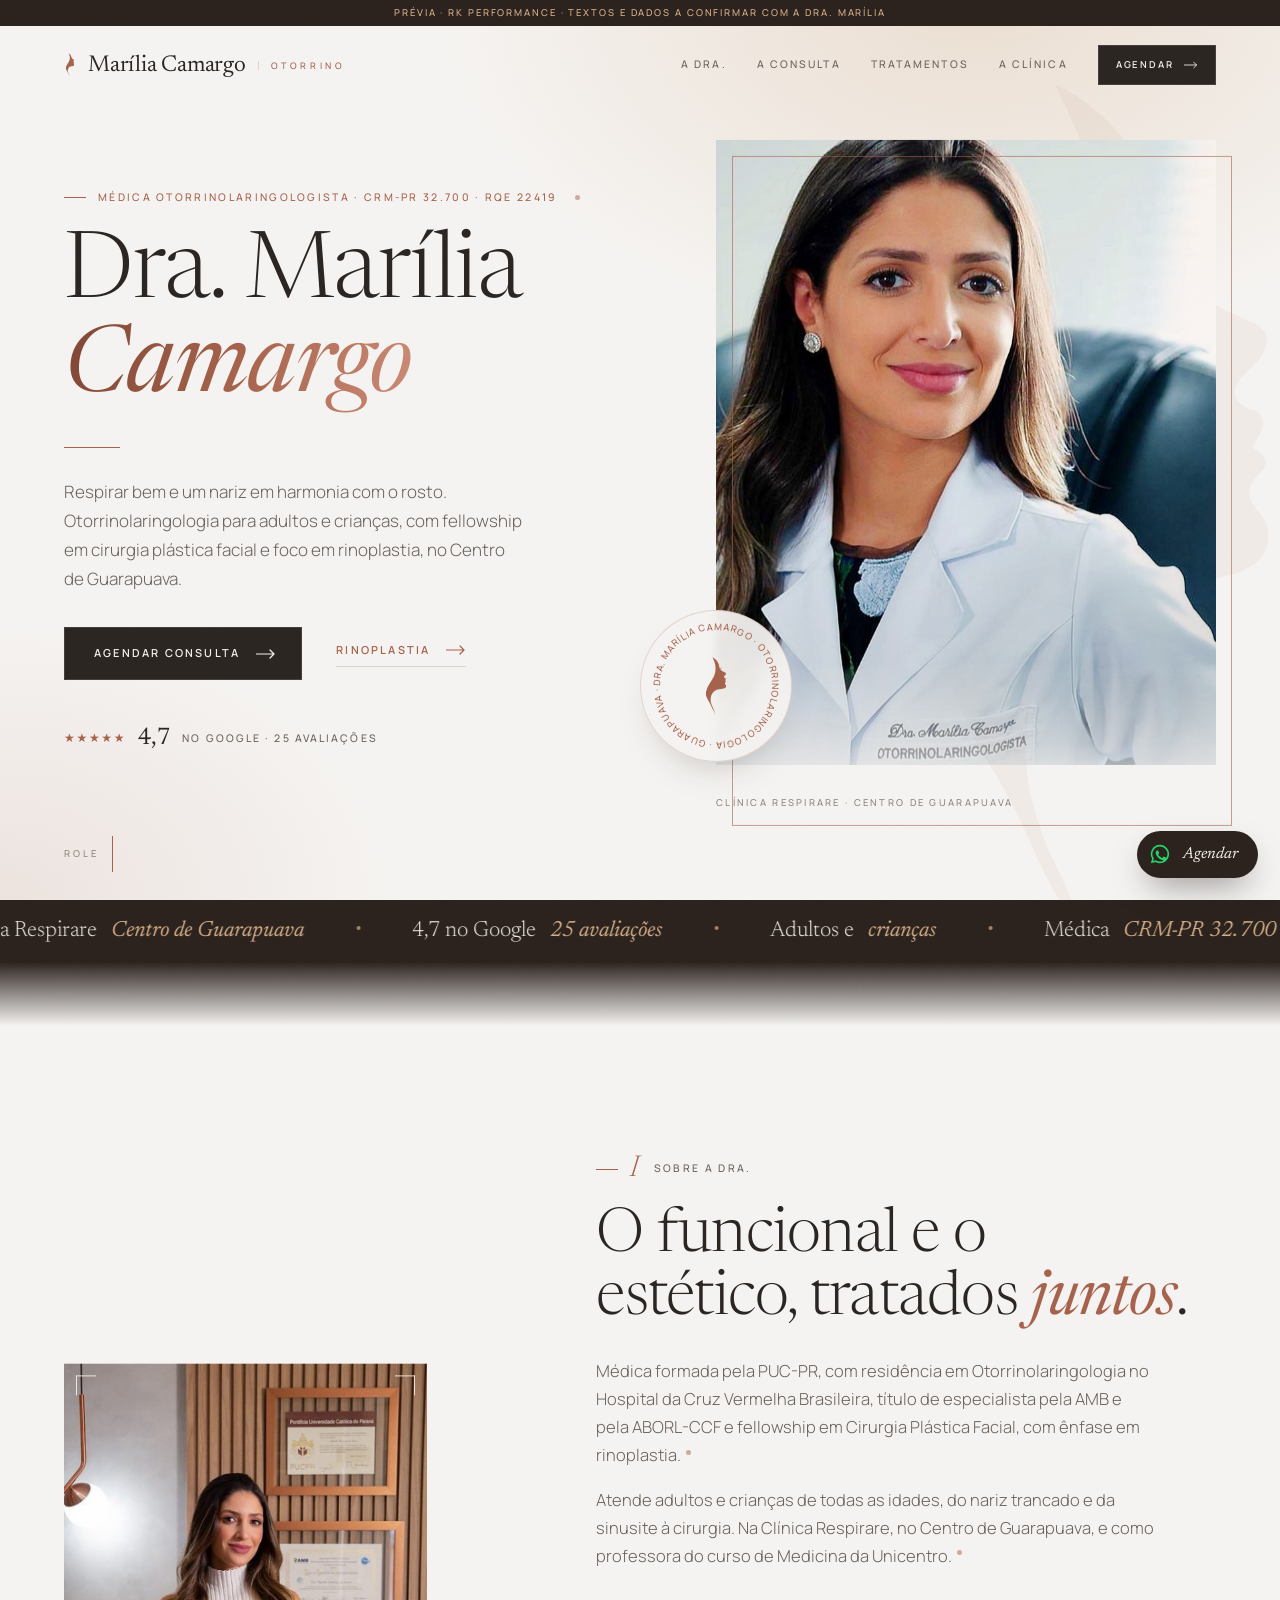
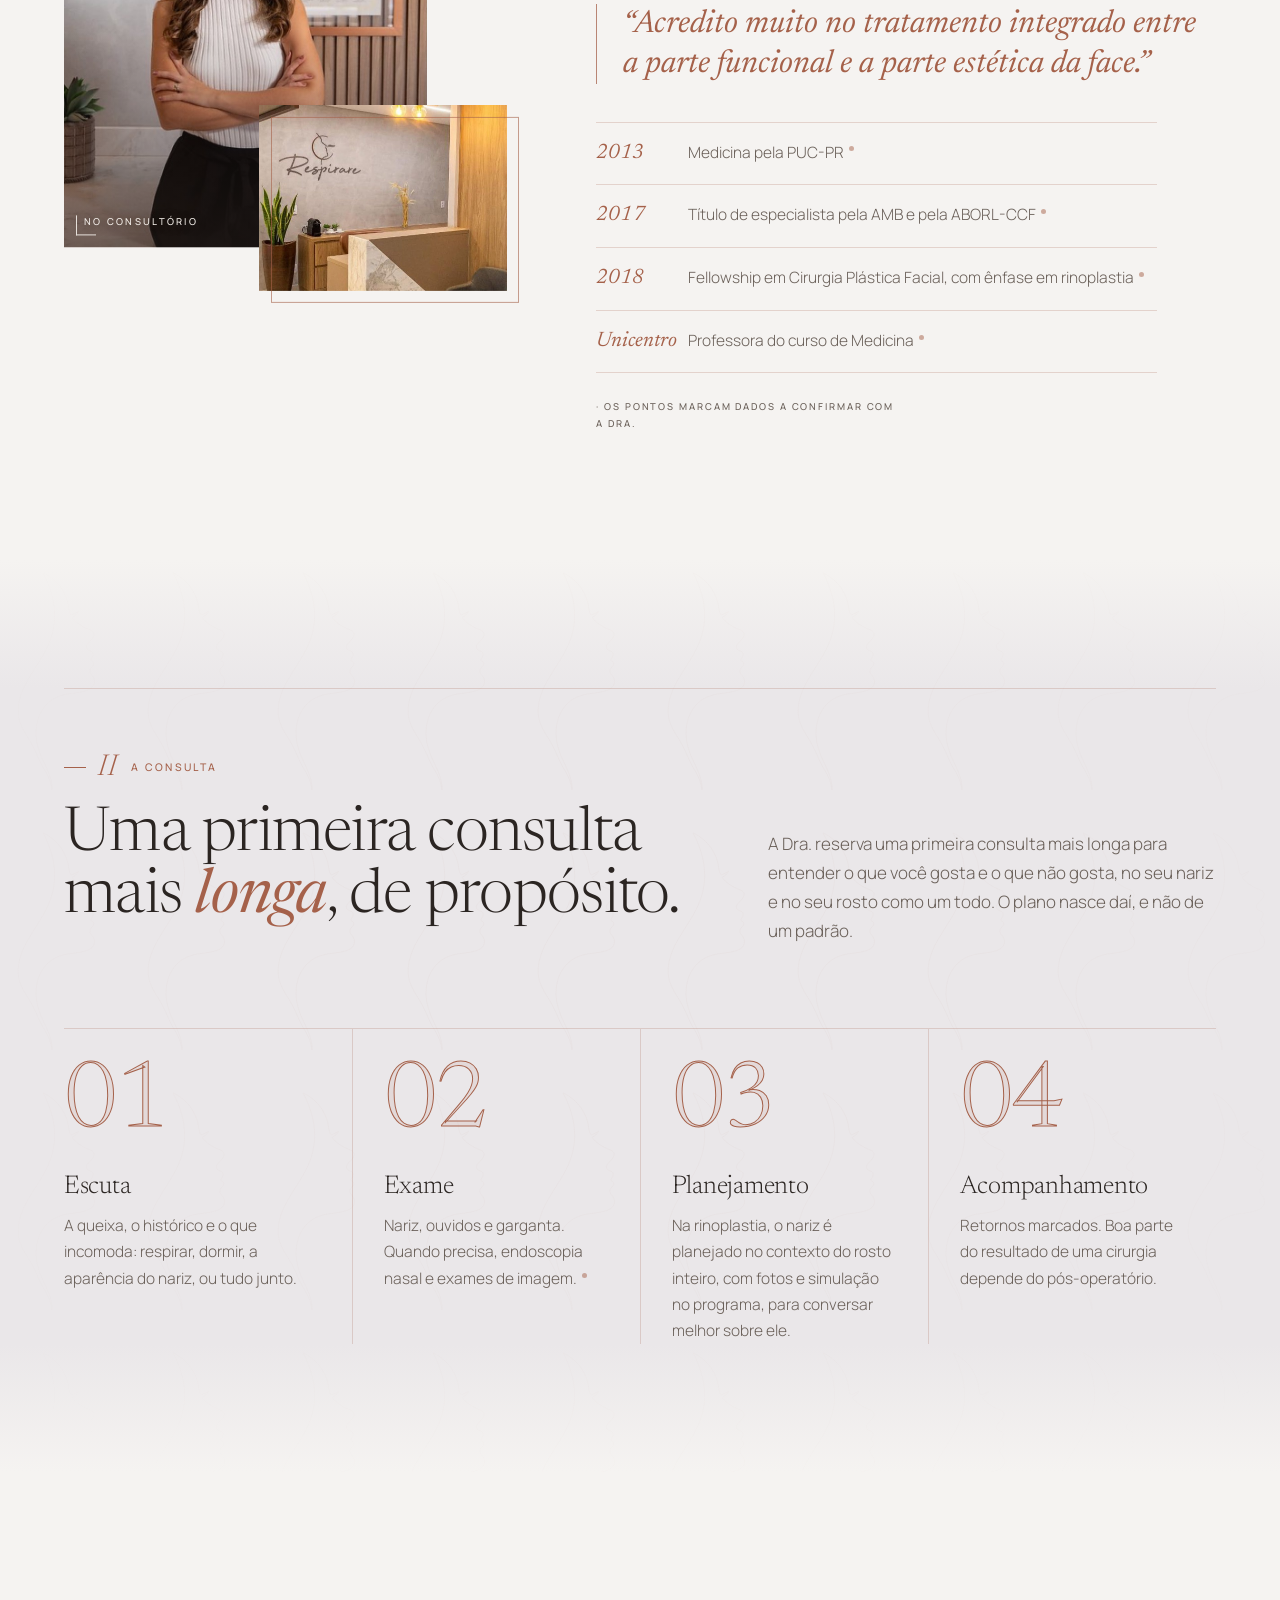
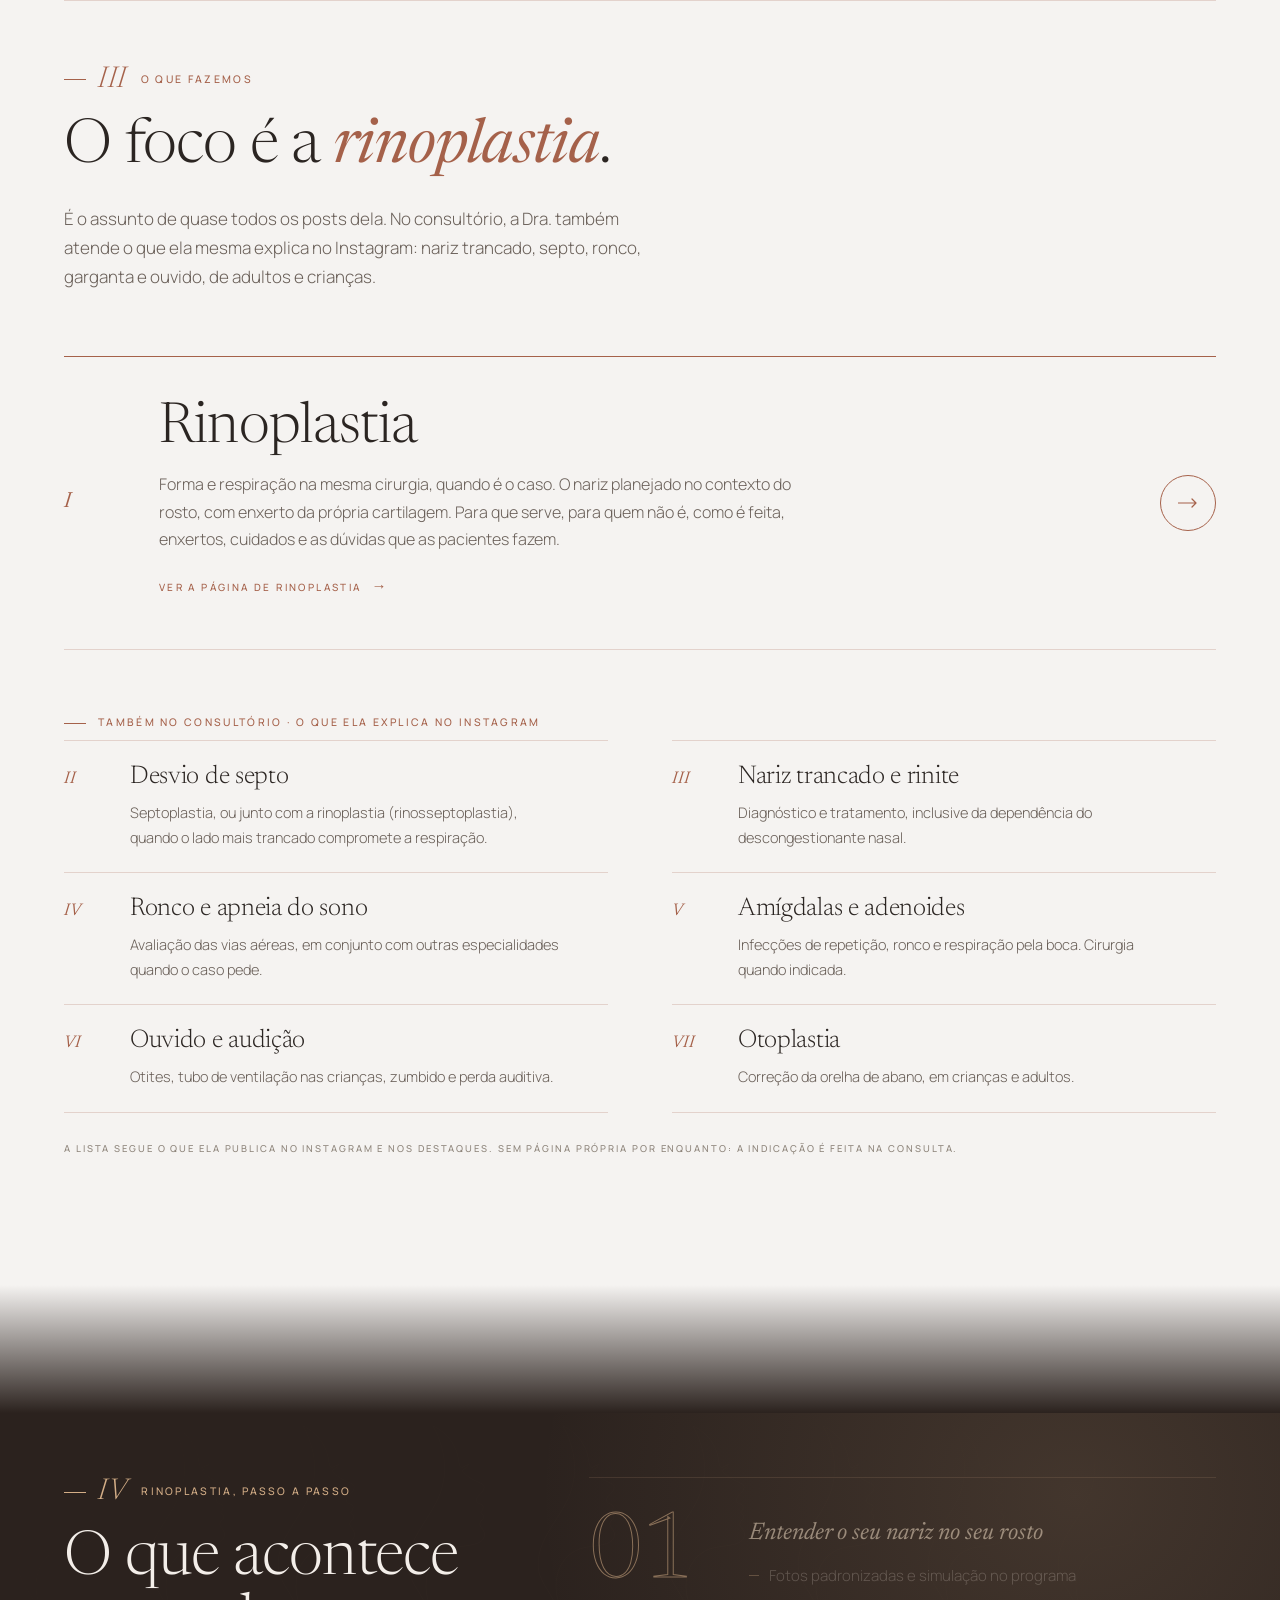
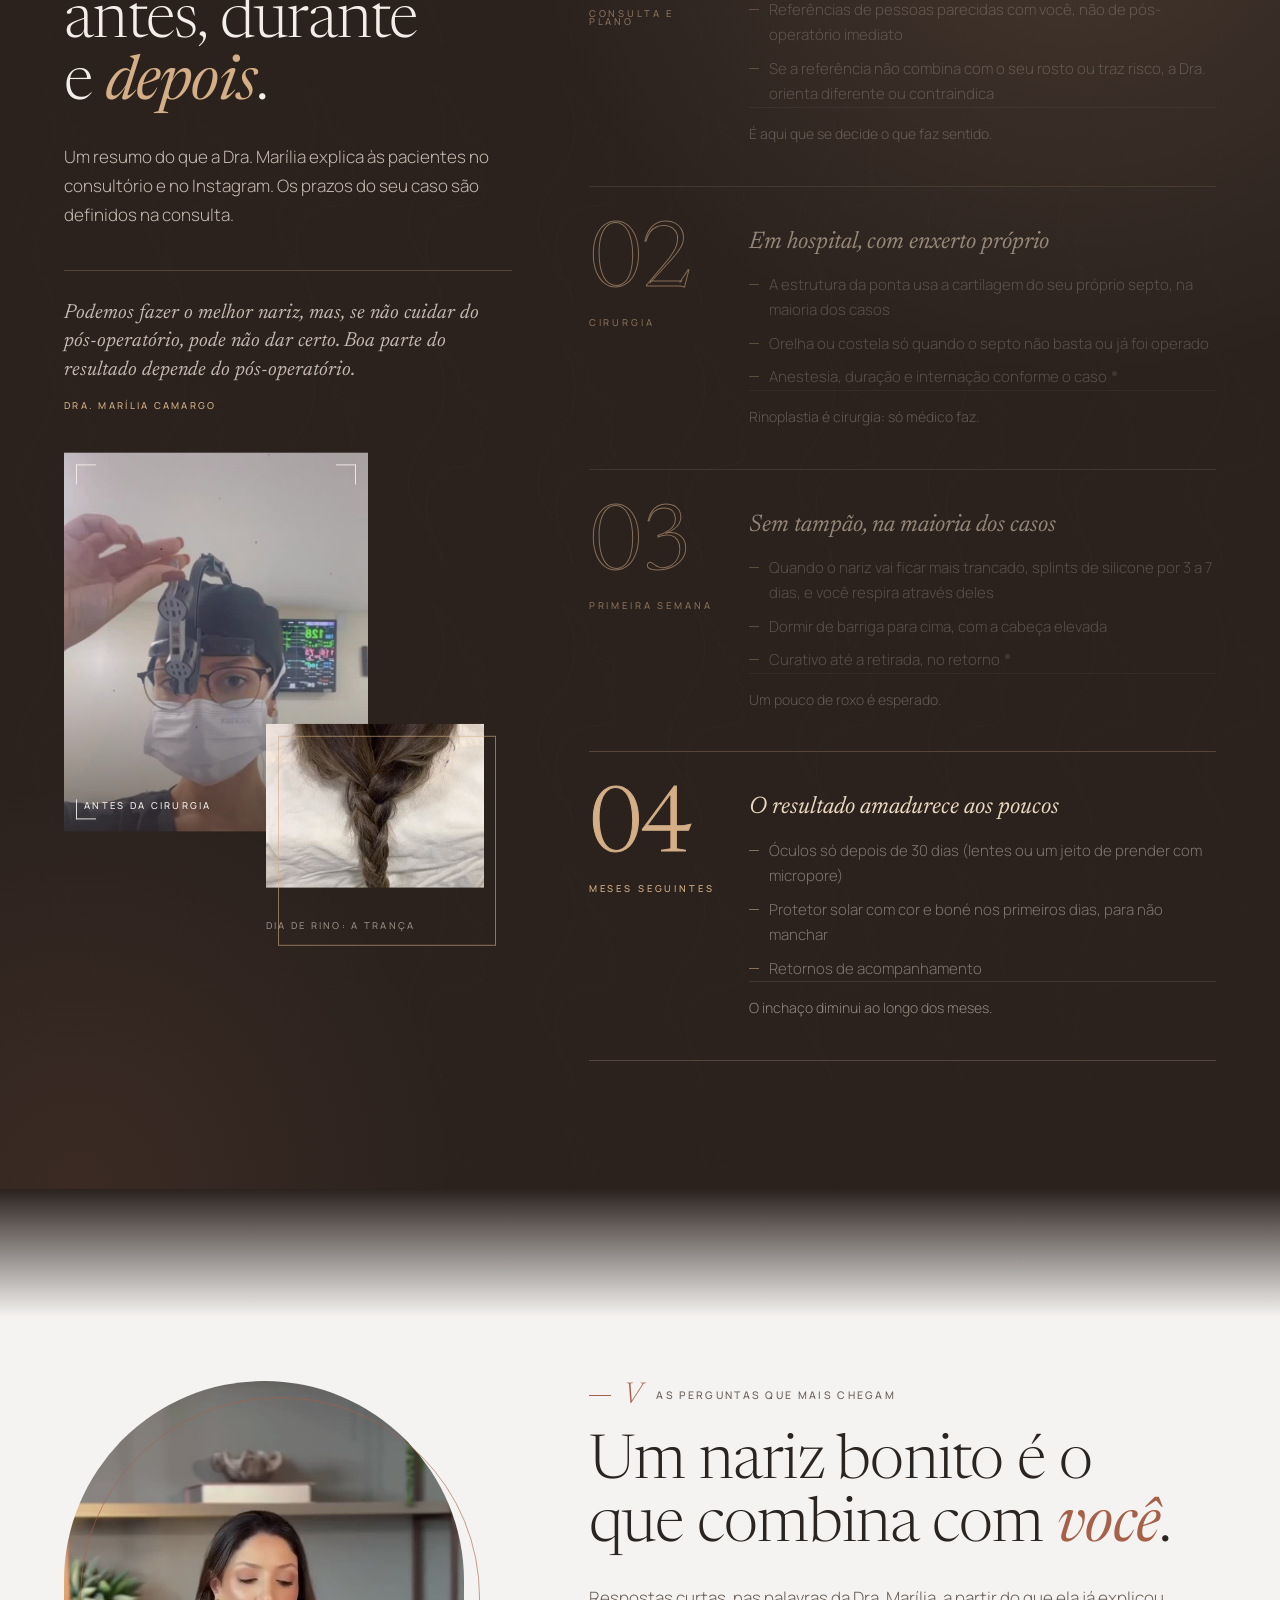
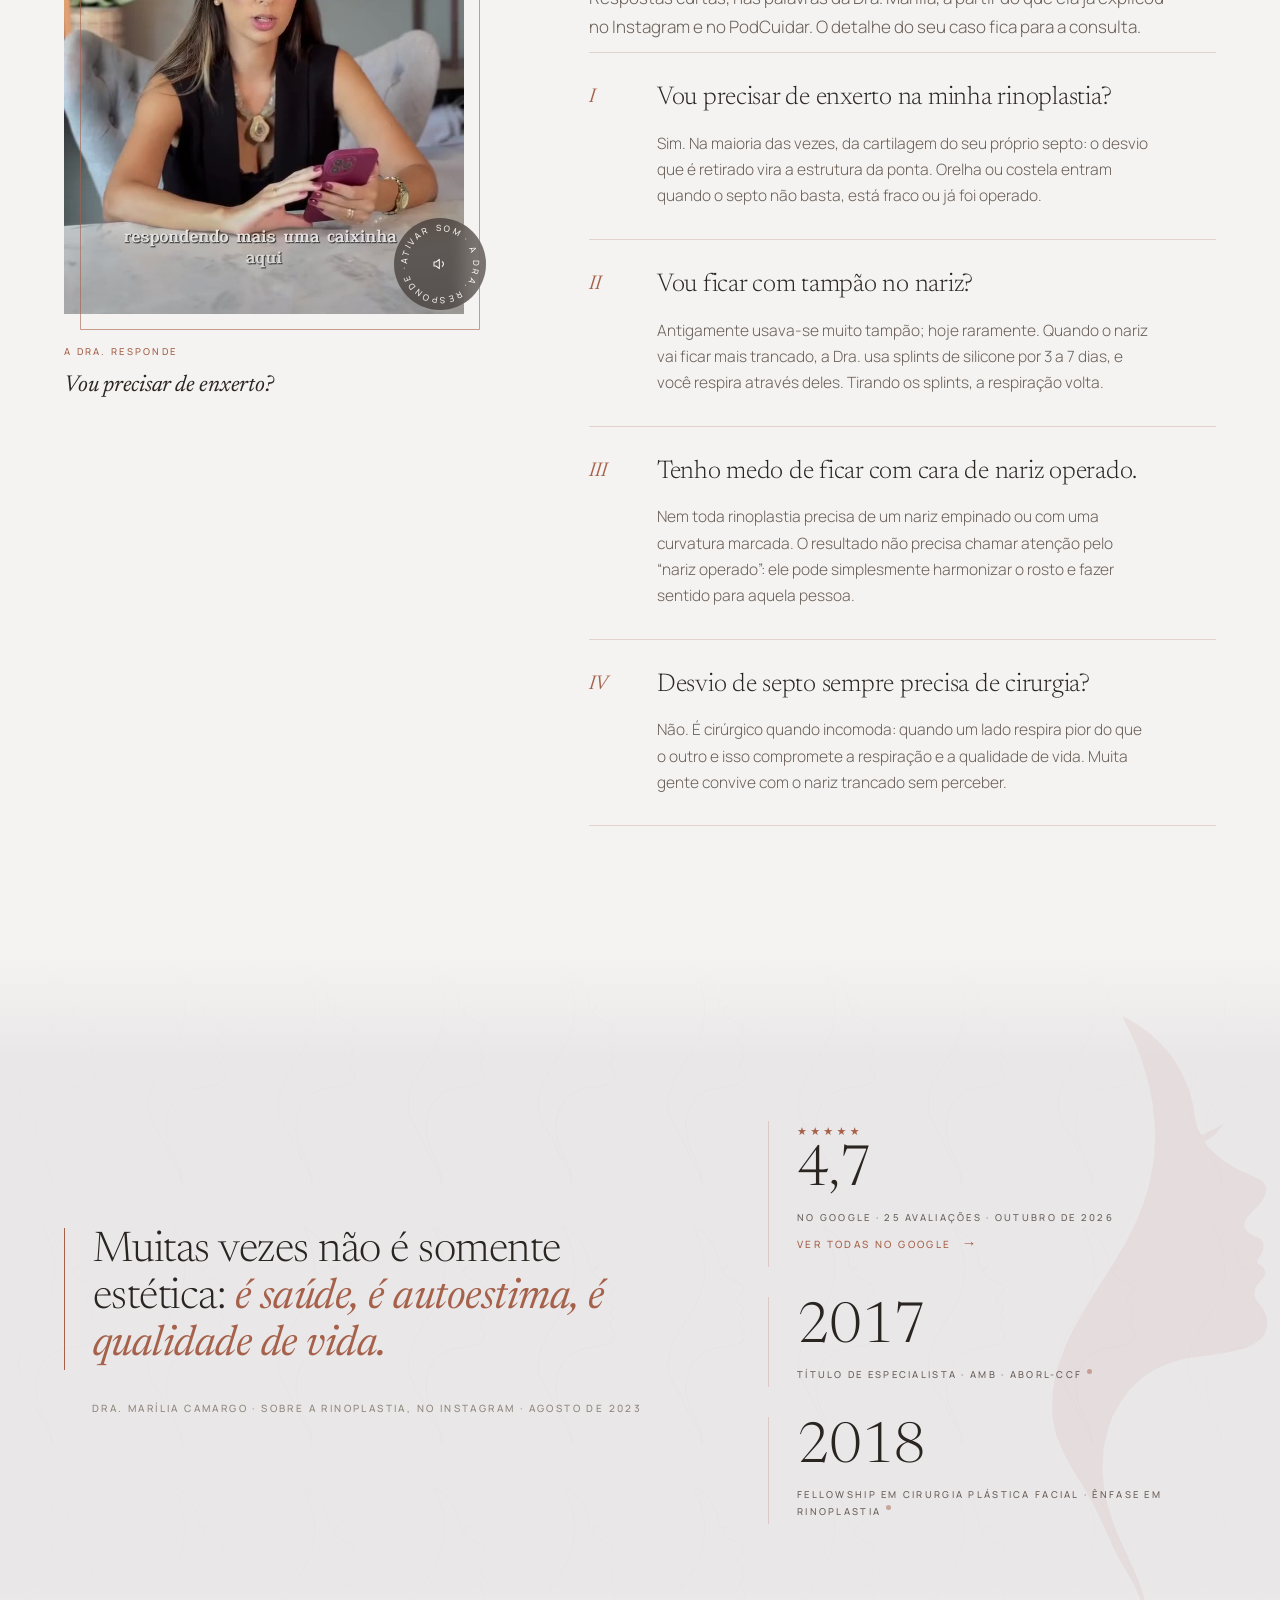
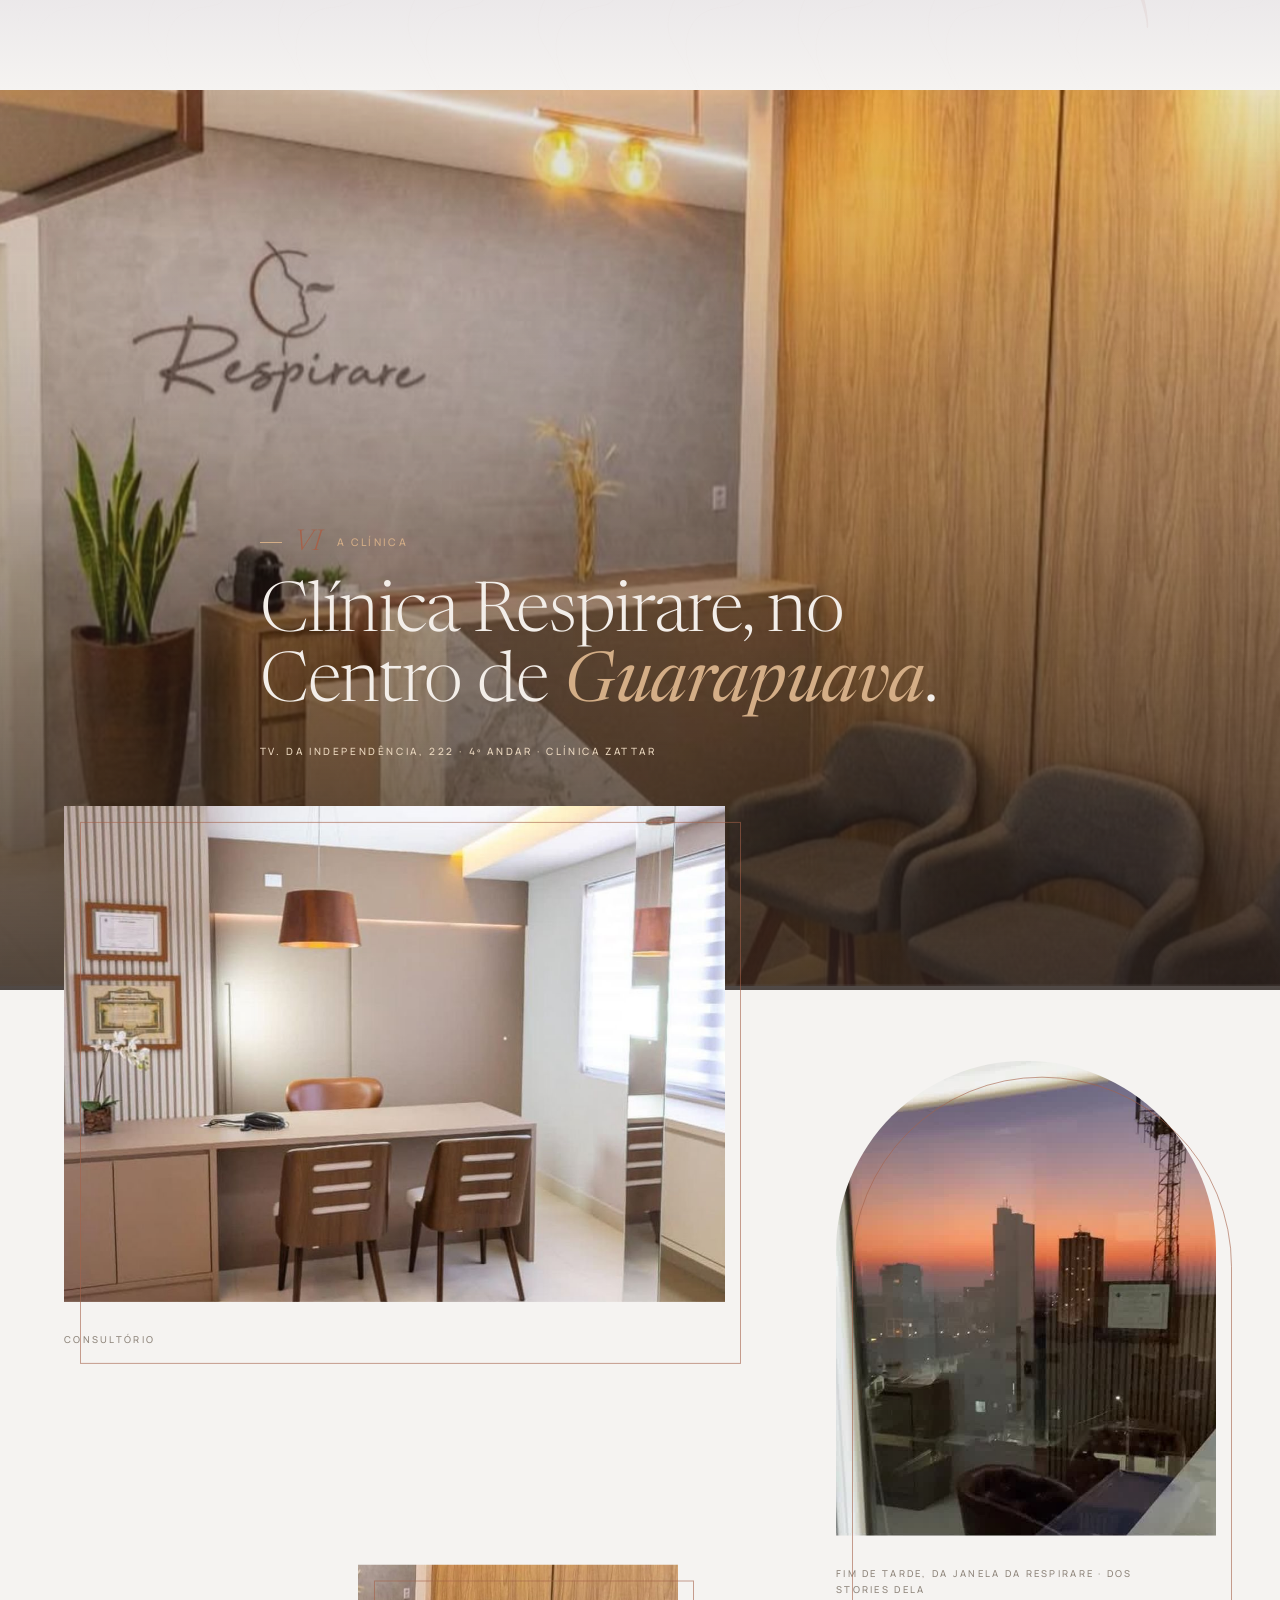
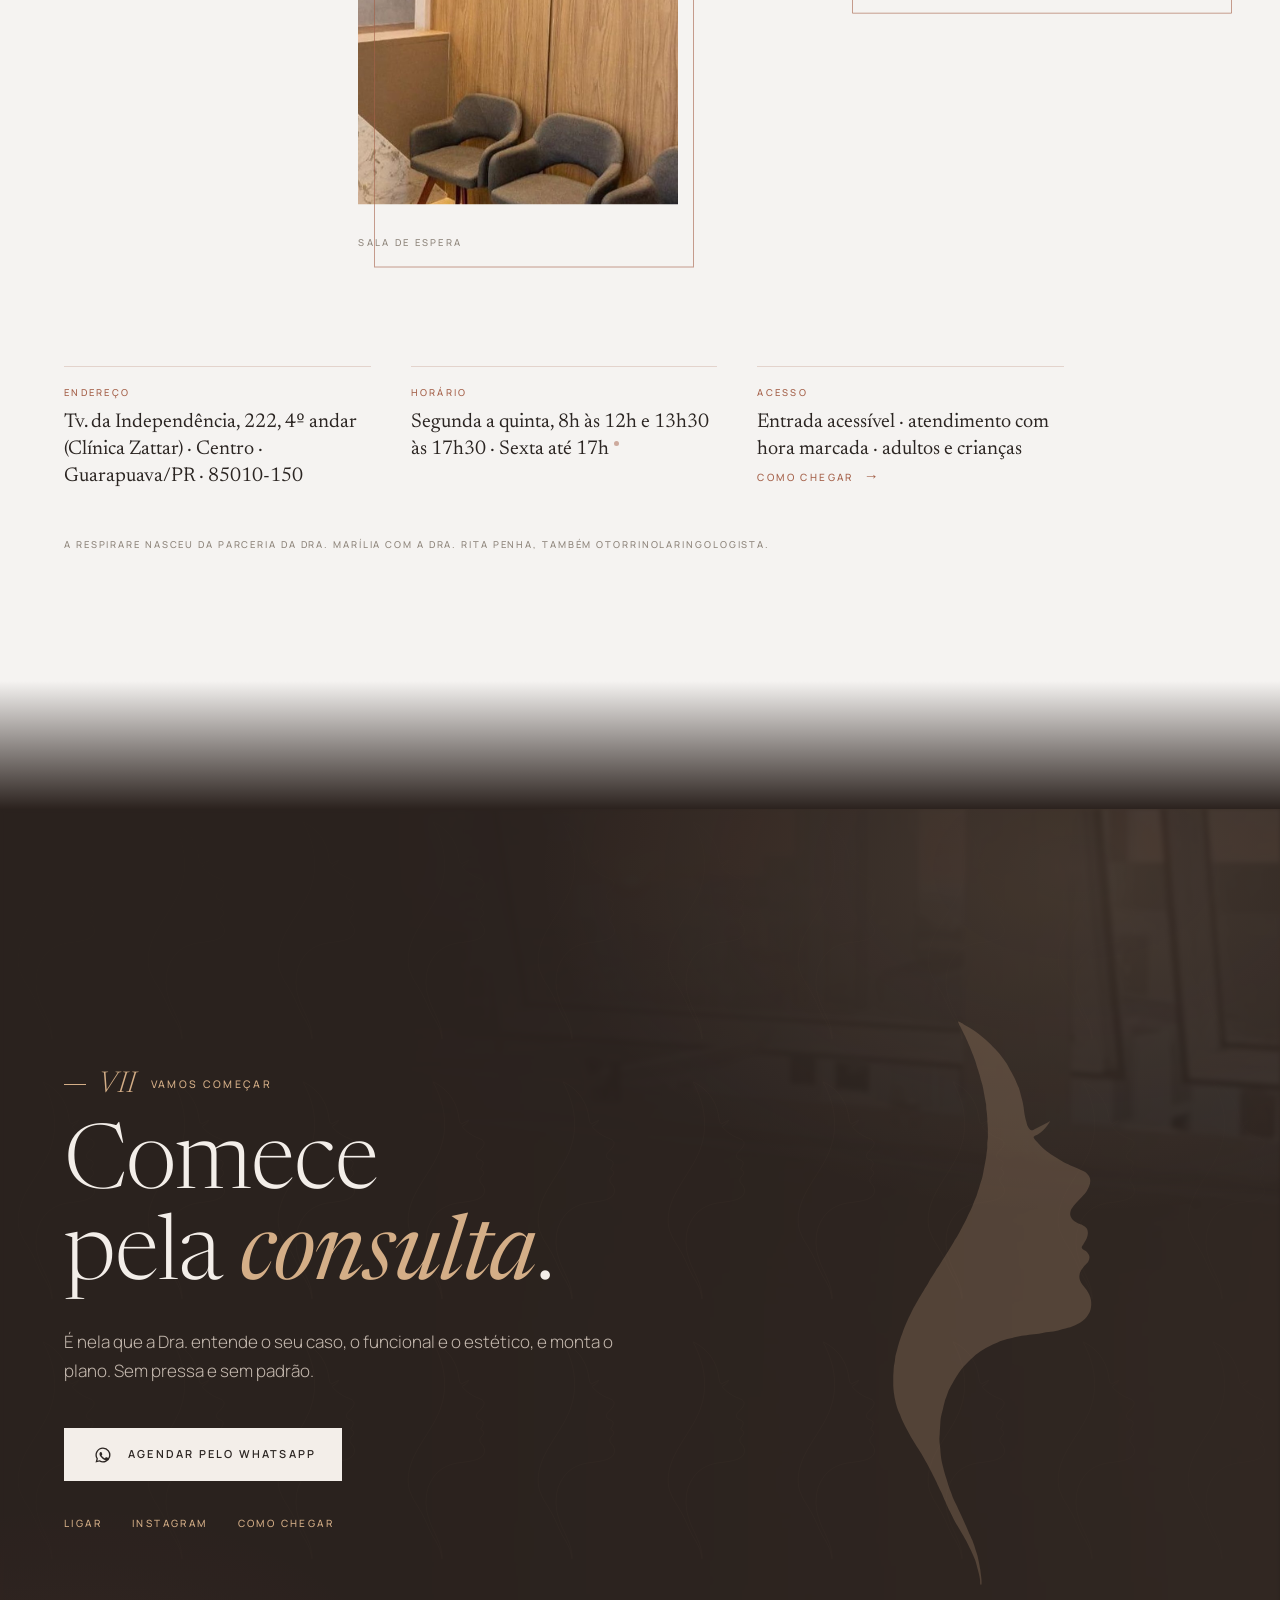
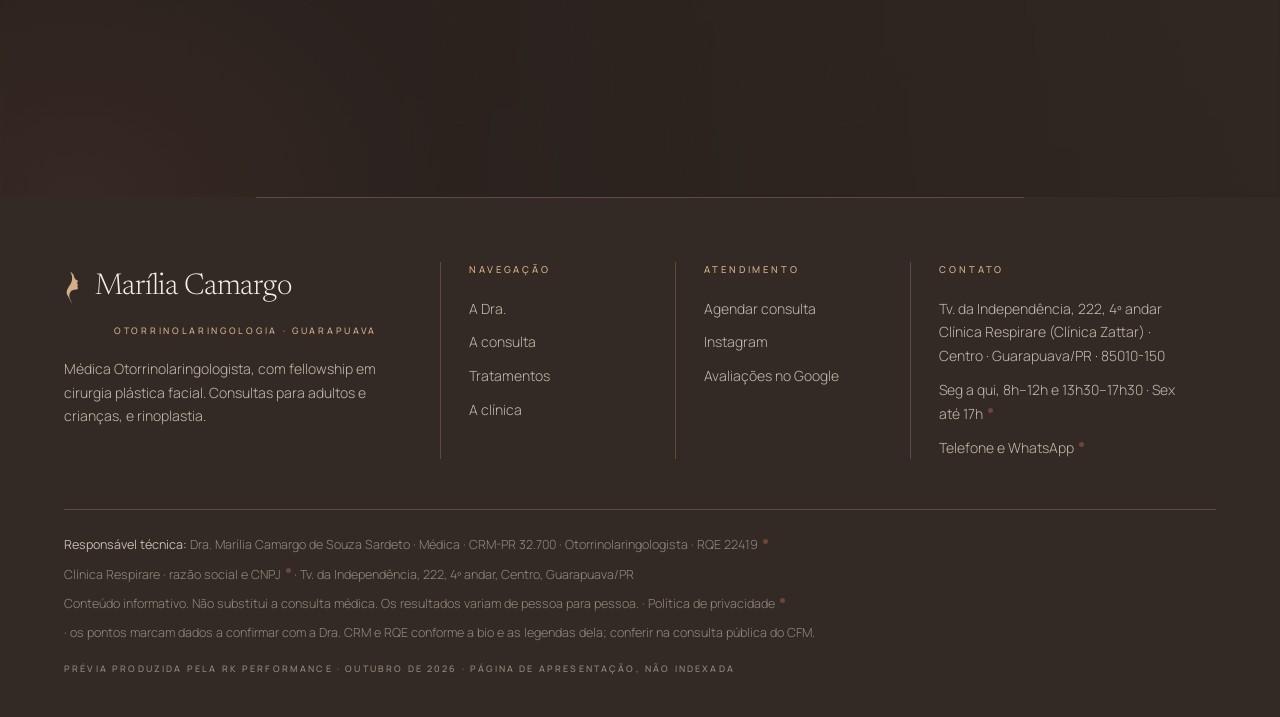
==== commit 03cf1862: "Abertura com a silhueta preenchida igual à referência do João Silhueta vetorizada da imagem salva (9" ====
--- a/index.html
+++ b/index.html
@@ -12,7 +12,7 @@
 <meta property="og:description" content="Respirar bem e um nariz em harmonia com o rosto. Médica otorrinolaringologista, fellowship em cirurgia plástica facial. Clínica Respirare, Centro de Guarapuava.">
 <meta property="og:image" content="https://joaovitorrk.github.io/marilia-camargo-site/media/og.jpg">
 <meta property="og:locale" content="pt_BR">
-<link rel="icon" href="data:image/svg+xml,<svg xmlns='http://www.w3.org/2000/svg' viewBox='0 0 64 64'><rect width='64' height='64' rx='32' fill='%23F5F3F1'/><g transform='translate%2820.3 6.6%29 scale%280.09%29'><path d='M101.6 30.2 C102.4 30.3, 104.2 30.9, 105.8 31.7 C107.4 32.5, 109.4 33.8, 111.2 34.9 C113.0 36.1, 114.8 37.3, 116.6 38.7 C118.4 40.0, 120.2 41.5, 122.0 43.0 C123.8 44.5, 125.7 45.9, 127.4 47.5 C129.1 49.0, 130.7 50.7, 132.2 52.4 C133.8 54.1, 135.5 56.0, 136.9 57.8 C138.3 59.6, 139.5 61.4, 140.7 63.2 C142.0 65.0, 143.2 66.8, 144.3 68.7 C145.4 70.5, 146.3 72.3, 147.2 74.1 C148.2 75.9, 149.0 77.7, 149.9 79.5 C150.7 81.3, 151.6 83.1, 152.3 84.9 C153.1 86.7, 153.6 88.5, 154.2 90.3 C154.8 92.1, 155.3 93.9, 155.7 95.7 C156.2 97.5, 156.6 99.3, 157.0 101.1 C157.3 102.9, 157.6 104.7, 157.9 106.5 C158.2 108.3, 158.5 110.1, 158.8 111.9 C159.2 113.7, 159.5 115.6, 160.1 117.4 C160.6 119.1, 161.0 121.4, 162.1 122.6 C163.1 123.8, 164.8 124.6, 166.4 124.6 C168.0 124.6, 170.0 123.3, 171.8 122.5 C173.6 121.6, 175.8 120.4, 177.2 119.7 C178.6 119.0, 180.4 117.8, 180.3 118.3 C180.3 118.8, 178.5 121.2, 177.1 122.8 C175.7 124.3, 173.3 126.1, 171.8 127.6 C170.3 129.0, 168.3 130.0, 168.1 131.6 C167.9 133.1, 169.4 135.1, 170.7 136.8 C172.1 138.6, 174.3 140.4, 176.2 141.9 C178.0 143.5, 179.8 144.8, 181.6 146.1 C183.4 147.4, 185.2 148.7, 187.0 149.8 C188.8 151.0, 190.6 151.9, 192.4 152.9 C194.2 153.9, 196.0 155.1, 197.8 156.0 C199.6 156.9, 201.4 157.5, 203.2 158.3 C205.0 159.1, 206.8 160.0, 208.6 161.0 C210.4 161.9, 212.5 162.8, 213.9 164.2 C215.3 165.6, 216.6 167.5, 217.0 169.3 C217.4 171.1, 216.8 172.9, 216.2 174.7 C215.6 176.5, 214.5 178.3, 213.3 180.1 C212.0 181.9, 210.2 183.7, 208.6 185.5 C207.0 187.3, 205.1 189.1, 203.7 190.9 C202.3 192.7, 200.8 194.6, 200.1 196.4 C199.5 198.2, 199.3 200.1, 199.8 201.8 C200.3 203.4, 201.9 205.1, 203.4 206.4 C204.8 207.7, 206.9 208.3, 208.6 209.3 C210.3 210.4, 212.5 211.3, 213.6 212.7 C214.6 214.2, 215.0 216.2, 214.8 218.0 C214.6 219.8, 213.3 221.6, 212.6 223.4 C212.0 225.2, 210.9 227.1, 211.1 228.8 C211.3 230.5, 212.9 232.0, 213.7 233.6 C214.5 235.2, 216.0 236.8, 216.0 238.6 C216.1 240.3, 215.0 242.2, 213.9 244.0 C212.8 245.8, 210.6 247.6, 209.5 249.4 C208.5 251.2, 207.8 253.0, 207.7 254.8 C207.6 256.6, 208.0 258.4, 208.8 260.2 C209.5 262.0, 211.1 263.8, 212.3 265.6 C213.5 267.4, 215.0 269.2, 215.9 271.0 C216.8 272.8, 217.4 274.6, 217.7 276.4 C218.1 278.2, 218.1 280.1, 217.9 281.9 C217.7 283.7, 217.2 285.5, 216.3 287.3 C215.5 289.1, 214.3 291.1, 212.8 292.7 C211.3 294.3, 209.3 295.7, 207.5 296.9 C205.8 298.0, 203.9 298.6, 202.1 299.3 C200.3 300.0, 198.5 300.6, 196.7 301.2 C194.9 301.7, 193.1 302.3, 191.3 302.7 C189.5 303.2, 187.7 303.4, 185.9 303.8 C184.1 304.2, 182.3 304.6, 180.5 304.9 C178.7 305.2, 176.9 305.4, 175.1 305.7 C173.3 305.9, 171.5 306.2, 169.7 306.4 C167.9 306.7, 166.0 306.8, 164.2 307.1 C162.4 307.3, 160.6 307.6, 158.8 307.8 C157.0 308.1, 155.2 308.3, 153.4 308.6 C151.6 308.9, 149.8 309.4, 148.0 309.8 C146.2 310.3, 144.4 310.7, 142.6 311.2 C140.8 311.8, 139.0 312.4, 137.2 313.1 C135.4 313.8, 133.6 314.5, 131.8 315.3 C130.0 316.0, 128.2 316.9, 126.4 317.9 C124.6 318.9, 122.8 319.9, 121.0 321.1 C119.2 322.4, 117.3 323.9, 115.5 325.3 C113.7 326.7, 111.8 328.2, 110.1 329.8 C108.4 331.4, 106.9 333.1, 105.3 334.9 C103.8 336.6, 102.2 338.5, 100.9 340.3 C99.5 342.1, 98.3 343.9, 97.1 345.7 C96.0 347.5, 95.2 349.3, 94.2 351.1 C93.3 352.9, 92.3 354.7, 91.4 356.5 C90.6 358.3, 89.8 360.1, 89.1 361.9 C88.4 363.7, 87.7 365.5, 87.1 367.4 C86.5 369.2, 86.1 371.0, 85.7 372.8 C85.3 374.6, 85.0 376.4, 84.6 378.2 C84.3 380.0, 84.0 381.8, 83.7 383.6 C83.4 385.4, 83.2 387.2, 83.1 389.0 C83.0 390.8, 83.1 392.6, 83.1 394.4 C83.1 396.2, 83.1 398.0, 83.1 399.8 C83.1 401.6, 83.1 403.4, 83.1 405.2 C83.1 407.0, 82.9 408.8, 83.1 410.6 C83.2 412.4, 83.6 414.3, 83.8 416.1 C84.1 417.9, 84.4 419.7, 84.8 421.5 C85.1 423.3, 85.4 425.1, 85.9 426.9 C86.3 428.7, 86.8 430.5, 87.4 432.3 C88.0 434.1, 88.7 435.9, 89.3 437.7 C89.9 439.5, 90.3 441.3, 91.0 443.1 C91.6 444.9, 92.3 446.7, 93.0 448.5 C93.7 450.3, 94.4 452.1, 95.1 453.9 C95.9 455.7, 96.6 457.5, 97.5 459.3 C98.3 461.1, 99.3 463.0, 100.1 464.8 C100.9 466.6, 101.6 468.4, 102.4 470.2 C103.2 472.0, 104.2 473.8, 105.0 475.6 C105.9 477.4, 106.8 479.2, 107.7 481.0 C108.5 482.8, 109.2 484.6, 110.0 486.4 C110.7 488.2, 111.4 490.0, 112.1 491.8 C112.8 493.6, 113.6 495.4, 114.2 497.2 C114.7 499.0, 115.2 500.8, 115.7 502.6 C116.2 504.4, 116.7 506.2, 117.1 508.0 C117.5 509.8, 118.0 511.7, 118.3 513.5 C118.7 515.3, 119.0 517.1, 119.3 518.9 C119.5 520.7, 119.8 522.5, 119.9 524.3 C120.0 526.0, 119.9 528.7, 119.9 529.4 C119.9 530.1, 120.0 529.6, 119.9 528.6 C119.7 527.6, 119.4 525.0, 119.1 523.2 C118.8 521.4, 118.5 519.6, 118.0 517.8 C117.6 516.0, 116.9 514.2, 116.3 512.4 C115.7 510.6, 115.2 508.8, 114.5 507.0 C113.8 505.2, 112.9 503.4, 112.1 501.6 C111.3 499.7, 110.6 497.9, 109.7 496.1 C108.7 494.3, 107.6 492.5, 106.6 490.7 C105.6 488.9, 104.8 487.1, 103.8 485.3 C102.8 483.5, 101.6 481.7, 100.5 479.9 C99.5 478.1, 98.4 476.3, 97.5 474.5 C96.5 472.7, 95.6 470.9, 94.7 469.1 C93.8 467.3, 92.9 465.5, 92.0 463.7 C91.2 461.9, 90.2 460.1, 89.4 458.3 C88.6 456.5, 87.9 454.7, 87.1 452.9 C86.3 451.0, 85.3 449.2, 84.5 447.4 C83.6 445.6, 83.0 443.8, 82.1 442.0 C81.3 440.2, 80.4 438.4, 79.5 436.6 C78.6 434.8, 77.8 433.0, 76.9 431.2 C76.0 429.4, 75.1 427.6, 74.1 425.8 C73.2 424.0, 72.2 422.2, 71.2 420.4 C70.2 418.6, 69.2 416.8, 68.1 415.0 C67.0 413.2, 65.8 411.4, 64.7 409.6 C63.6 407.8, 62.5 406.0, 61.4 404.1 C60.3 402.3, 59.3 400.5, 58.2 398.7 C57.1 396.9, 56.0 395.1, 54.9 393.3 C53.9 391.5, 52.9 389.7, 52.0 387.9 C51.1 386.1, 50.3 384.3, 49.5 382.5 C48.8 380.7, 48.0 378.9, 47.4 377.1 C46.7 375.3, 46.2 373.5, 45.7 371.7 C45.1 369.9, 44.7 368.1, 44.3 366.3 C43.9 364.5, 43.5 362.7, 43.2 360.9 C42.9 359.1, 42.8 357.3, 42.6 355.4 C42.4 353.6, 42.1 351.8, 42.0 350.0 C41.8 348.2, 41.8 346.4, 42.0 344.6 C42.1 342.8, 42.5 341.0, 42.7 339.2 C42.9 337.4, 43.0 335.6, 43.2 333.8 C43.4 332.0, 43.8 330.2, 44.1 328.4 C44.5 326.6, 44.8 324.8, 45.2 323.0 C45.6 321.2, 46.1 319.4, 46.6 317.6 C47.1 315.8, 47.5 314.0, 48.1 312.2 C48.7 310.4, 49.5 308.6, 50.1 306.7 C50.8 304.9, 51.4 303.1, 52.2 301.3 C52.9 299.5, 53.8 297.7, 54.6 295.9 C55.4 294.1, 56.1 292.3, 56.9 290.5 C57.8 288.7, 58.6 286.9, 59.6 285.1 C60.5 283.3, 61.7 281.5, 62.7 279.7 C63.7 277.9, 64.6 276.1, 65.6 274.3 C66.6 272.5, 67.7 270.7, 68.9 268.9 C70.0 267.1, 71.1 265.3, 72.3 263.5 C73.4 261.7, 74.4 259.8, 75.5 258.0 C76.6 256.2, 77.8 254.4, 78.9 252.6 C80.0 250.8, 81.2 249.0, 82.3 247.2 C83.4 245.4, 84.6 243.6, 85.7 241.8 C86.8 240.0, 88.0 238.2, 89.1 236.4 C90.2 234.6, 91.4 232.8, 92.5 231.0 C93.6 229.2, 94.7 227.4, 95.8 225.6 C96.8 223.8, 97.8 222.0, 98.8 220.2 C99.9 218.4, 101.1 216.6, 102.1 214.8 C103.1 213.0, 104.1 211.1, 105.0 209.3 C106.0 207.5, 106.8 205.7, 107.7 203.9 C108.5 202.1, 109.5 200.3, 110.3 198.5 C111.1 196.7, 111.8 194.9, 112.6 193.1 C113.4 191.3, 114.2 189.5, 114.9 187.7 C115.6 185.9, 116.3 184.1, 116.9 182.3 C117.6 180.5, 118.2 178.7, 118.8 176.9 C119.4 175.1, 119.8 173.3, 120.3 171.5 C120.8 169.7, 121.3 167.9, 121.7 166.1 C122.2 164.3, 122.6 162.4, 123.0 160.6 C123.4 158.8, 123.7 157.0, 124.0 155.2 C124.4 153.4, 124.7 151.6, 125.0 149.8 C125.2 148.0, 125.4 146.2, 125.6 144.4 C125.8 142.6, 126.2 140.8, 126.4 139.0 C126.5 137.2, 126.4 135.4, 126.4 133.6 C126.4 131.8, 126.4 130.0, 126.4 128.2 C126.4 126.4, 126.4 124.6, 126.4 122.8 C126.4 121.0, 126.4 119.2, 126.4 117.4 C126.3 115.5, 126.4 113.7, 126.2 111.9 C126.1 110.1, 125.7 108.3, 125.4 106.5 C125.2 104.7, 125.1 102.9, 124.8 101.1 C124.6 99.3, 124.2 97.5, 123.9 95.7 C123.6 93.9, 123.2 92.1, 122.8 90.3 C122.5 88.5, 122.1 86.7, 121.7 84.9 C121.3 83.1, 120.8 81.3, 120.3 79.5 C119.8 77.7, 119.3 75.9, 118.8 74.1 C118.2 72.3, 117.7 70.5, 117.1 68.7 C116.5 66.8, 116.0 65.0, 115.4 63.2 C114.8 61.4, 114.1 59.6, 113.4 57.8 C112.7 56.0, 111.9 54.2, 111.2 52.4 C110.5 50.6, 109.8 48.8, 109.1 47.0 C108.3 45.2, 107.4 43.4, 106.6 41.6 C105.7 39.8, 104.8 37.9, 103.9 36.2 C103.1 34.4, 101.9 32.1, 101.5 31.1 C101.1 30.1, 100.9 30.1, 101.6 30.2 Z' fill='none' stroke='%23A5614A' stroke-width='16' stroke-linecap='round' stroke-linejoin='round'/></g></svg>">
+<link rel="icon" href="data:image/svg+xml,<svg xmlns='http://www.w3.org/2000/svg' viewBox='0 0 64 64'><rect width='64' height='64' rx='32' fill='%23F5F3F1'/><g transform='translate%2820.3 6.6%29 scale%280.09%29'><path d='M99.7 30.0 C99.5 30.5 100.9 32.9 101.6 34.3 C102.3 35.7 103.0 37.2 103.7 38.6 C104.5 40.1 105.2 41.5 105.9 42.9 C106.6 44.4 107.1 45.8 107.8 47.2 C108.4 48.7 109.0 50.1 109.7 51.6 C110.3 53.0 111.0 54.4 111.5 55.9 C112.1 57.3 112.6 58.7 113.2 60.2 C113.7 61.6 114.3 63.0 114.8 64.5 C115.3 65.9 115.7 67.4 116.1 68.8 C116.6 70.2 117.0 71.7 117.5 73.1 C117.9 74.5 118.4 76.0 118.8 77.4 C119.2 78.9 119.5 80.3 119.9 81.7 C120.3 83.2 120.9 84.6 121.2 86.0 C121.6 87.5 121.8 88.9 122.1 90.3 C122.3 91.8 122.6 93.2 122.9 94.7 C123.1 96.1 123.4 97.5 123.7 99.0 C123.9 100.4 124.3 101.8 124.5 103.3 C124.7 104.7 124.6 106.1 124.7 107.6 C124.9 109.0 125.2 110.5 125.3 111.9 C125.4 113.3 125.5 114.8 125.6 116.2 C125.6 117.6 125.7 119.1 125.8 120.5 C125.9 122.0 126.0 123.4 126.1 124.8 C126.1 126.3 126.1 127.7 126.1 129.1 C126.1 130.6 126.2 132.0 126.1 133.4 C126.0 134.9 125.6 136.3 125.6 137.8 C125.5 139.2 125.6 140.6 125.6 142.1 C125.5 143.5 125.2 144.9 125.0 146.4 C124.8 147.8 124.7 149.3 124.5 150.7 C124.3 152.1 123.9 153.6 123.7 155.0 C123.4 156.4 123.1 157.9 122.9 159.3 C122.6 160.7 122.3 162.2 122.1 163.6 C121.8 165.1 121.6 166.5 121.2 167.9 C120.9 169.4 120.3 170.8 119.9 172.2 C119.4 173.7 119.0 175.1 118.6 176.6 C118.1 178.0 117.7 179.4 117.2 180.9 C116.8 182.3 116.4 183.7 115.9 185.2 C115.3 186.6 114.6 188.0 114.0 189.5 C113.4 190.9 112.9 192.4 112.4 193.8 C111.8 195.2 111.1 196.7 110.5 198.1 C109.8 199.5 109.0 201.0 108.3 202.4 C107.6 203.9 107.1 205.3 106.4 206.7 C105.7 208.2 104.8 209.6 104.0 211.0 C103.2 212.5 102.6 213.9 101.8 215.3 C101.1 216.8 100.3 218.2 99.4 219.7 C98.6 221.1 97.6 222.5 96.7 224.0 C95.9 225.4 95.2 226.8 94.3 228.3 C93.5 229.7 92.5 231.1 91.6 232.6 C90.7 234.0 89.8 235.5 88.9 236.9 C88.0 238.3 87.1 239.8 86.2 241.2 C85.3 242.6 84.5 244.1 83.5 245.5 C82.6 247.0 81.5 248.4 80.6 249.8 C79.7 251.3 79.0 252.7 78.1 254.1 C77.2 255.6 76.1 257.0 75.2 258.4 C74.3 259.9 73.6 261.3 72.8 262.8 C71.9 264.2 70.9 265.6 70.1 267.1 C69.2 268.5 68.5 269.9 67.6 271.4 C66.8 272.8 65.8 274.3 64.9 275.7 C64.1 277.1 63.3 278.6 62.5 280.0 C61.7 281.4 60.9 282.9 60.1 284.3 C59.3 285.7 58.7 287.2 57.9 288.6 C57.2 290.1 56.5 291.5 55.8 292.9 C55.1 294.4 54.5 295.8 53.9 297.2 C53.3 298.7 52.6 300.1 52.0 301.6 C51.4 303.0 50.9 304.4 50.4 305.9 C49.9 307.3 49.3 308.7 48.8 310.2 C48.3 311.6 47.9 313.0 47.4 314.5 C47.0 315.9 46.5 317.4 46.1 318.8 C45.7 320.2 45.4 321.7 45.0 323.1 C44.6 324.5 44.2 326.0 43.9 327.4 C43.7 328.9 43.6 330.3 43.4 331.7 C43.2 333.2 42.8 334.6 42.6 336.0 C42.4 337.5 42.4 338.9 42.3 340.3 C42.2 341.8 42.1 343.2 42.0 344.7 C42.0 346.1 42.0 347.5 42.0 349.0 C42.0 350.4 42.0 351.8 42.0 353.3 C42.1 354.7 42.2 356.1 42.3 357.6 C42.4 359.0 42.6 360.5 42.9 361.9 C43.1 363.3 43.3 364.8 43.7 366.2 C44.0 367.6 44.3 369.1 44.7 370.5 C45.1 372.0 45.5 373.4 46.1 374.8 C46.6 376.3 47.4 377.7 48.0 379.1 C48.6 380.6 49.0 382.0 49.6 383.4 C50.2 384.9 51.0 386.3 51.7 387.8 C52.5 389.2 53.1 390.6 53.9 392.1 C54.7 393.5 55.5 394.9 56.3 396.4 C57.1 397.8 57.9 399.3 58.7 400.7 C59.6 402.1 60.5 403.6 61.4 405.0 C62.3 406.4 63.2 407.9 64.1 409.3 C65.0 410.7 66.0 412.2 66.8 413.6 C67.7 415.1 68.4 416.5 69.3 417.9 C70.1 419.4 70.9 420.8 71.7 422.2 C72.5 423.7 73.3 425.1 74.1 426.6 C74.9 428.0 75.5 429.4 76.3 430.9 C77.0 432.3 77.7 433.7 78.4 435.2 C79.1 436.6 79.9 438.0 80.6 439.5 C81.2 440.9 81.8 442.4 82.5 443.8 C83.1 445.2 83.9 446.7 84.6 448.1 C85.3 449.5 85.9 451.0 86.5 452.4 C87.1 453.9 87.7 455.3 88.4 456.7 C89.0 458.2 89.6 459.6 90.3 461.0 C90.9 462.5 91.7 463.9 92.4 465.3 C93.1 466.8 93.9 468.2 94.6 469.7 C95.3 471.1 96.0 472.5 96.7 474.0 C97.5 475.4 98.3 476.8 99.2 478.3 C100.0 479.7 101.0 481.1 101.8 482.6 C102.7 484.0 103.5 485.5 104.3 486.9 C105.1 488.3 105.9 489.8 106.7 491.2 C107.5 492.6 108.1 494.1 108.9 495.5 C109.6 497.0 110.3 498.4 111.0 499.8 C111.7 501.3 112.3 502.7 112.9 504.1 C113.5 505.6 114.2 507.0 114.8 508.4 C115.3 509.9 115.7 511.3 116.1 512.8 C116.5 514.2 116.8 515.6 117.2 517.1 C117.6 518.5 118.0 519.9 118.3 521.4 C118.6 522.8 118.9 524.3 119.1 525.7 C119.3 527.1 119.1 529.3 119.4 530.0 C119.6 530.7 120.3 530.7 120.4 530.0 C120.6 529.3 120.5 527.1 120.4 525.7 C120.3 524.3 120.1 522.8 119.9 521.4 C119.7 519.9 119.6 518.5 119.4 517.1 C119.1 515.6 118.8 514.2 118.6 512.8 C118.3 511.3 118.1 509.9 117.7 508.4 C117.4 507.0 117.1 505.6 116.7 504.1 C116.3 502.7 115.8 501.3 115.3 499.8 C114.9 498.4 114.5 497.0 114.0 495.5 C113.5 494.1 112.9 492.6 112.4 491.2 C111.8 489.8 111.1 488.3 110.5 486.9 C109.8 485.5 109.2 484.0 108.6 482.6 C108.0 481.1 107.3 479.7 106.7 478.3 C106.1 476.8 105.4 475.4 104.8 474.0 C104.2 472.5 103.6 471.1 102.9 469.7 C102.3 468.2 101.4 466.8 100.8 465.3 C100.1 463.9 99.6 462.5 98.9 461.0 C98.2 459.6 97.4 458.2 96.7 456.7 C96.1 455.3 95.4 453.9 94.8 452.4 C94.3 451.0 93.8 449.5 93.2 448.1 C92.7 446.7 92.1 445.2 91.6 443.8 C91.1 442.4 90.7 440.9 90.3 439.5 C89.8 438.0 89.4 436.6 88.9 435.2 C88.5 433.7 88.0 432.3 87.6 430.9 C87.2 429.4 86.9 428.0 86.5 426.6 C86.1 425.1 85.7 423.7 85.4 422.2 C85.1 420.8 84.8 419.4 84.6 417.9 C84.4 416.5 84.2 415.1 84.1 413.6 C83.9 412.2 83.9 410.7 83.8 409.3 C83.7 407.9 83.4 406.4 83.3 405.0 C83.1 403.6 83.0 402.1 83.0 400.7 C83.0 399.3 83.2 397.8 83.3 396.4 C83.3 394.9 83.4 393.5 83.5 392.1 C83.6 390.6 83.7 389.2 83.8 387.8 C83.9 386.3 83.9 384.9 84.1 383.4 C84.2 382.0 84.6 380.6 84.9 379.1 C85.2 377.7 85.6 376.3 86.0 374.8 C86.3 373.4 86.7 372.0 87.0 370.5 C87.4 369.1 87.7 367.6 88.1 366.2 C88.6 364.8 89.2 363.3 89.7 361.9 C90.3 360.5 90.7 359.0 91.3 357.6 C92.0 356.1 92.7 354.7 93.5 353.3 C94.3 351.8 95.1 350.4 95.9 349.0 C96.8 347.5 97.7 346.1 98.6 344.7 C99.6 343.2 100.5 341.7 101.6 340.3 C102.6 339.0 103.6 337.7 104.8 336.3 C106.0 334.9 107.5 333.4 108.9 332.0 C110.2 330.6 111.7 329.2 113.2 328.0 C114.6 326.7 116.0 325.5 117.5 324.5 C118.9 323.4 120.3 322.4 121.8 321.5 C123.2 320.6 124.7 319.8 126.1 319.1 C127.5 318.3 129.0 317.6 130.4 316.9 C131.8 316.2 133.3 315.6 134.7 315.0 C136.2 314.4 137.6 313.9 139.0 313.4 C140.5 312.9 141.9 312.5 143.3 312.1 C144.8 311.7 146.2 311.3 147.6 311.0 C149.1 310.6 150.5 310.2 152.0 309.9 C153.4 309.6 154.8 309.3 156.3 309.1 C157.7 308.9 159.1 308.7 160.6 308.6 C162.0 308.4 163.5 308.2 164.9 308.0 C166.3 307.8 167.8 307.7 169.2 307.5 C170.6 307.3 172.1 307.2 173.5 306.9 C174.9 306.7 176.4 306.4 177.8 306.1 C179.3 305.9 180.7 305.8 182.1 305.6 C183.6 305.4 185.0 305.1 186.4 304.8 C187.9 304.5 189.3 304.1 190.7 303.7 C192.2 303.3 193.6 303.0 195.1 302.6 C196.5 302.3 197.9 302.0 199.4 301.6 C200.8 301.1 202.2 300.3 203.7 299.7 C205.1 299.0 206.6 298.4 208.0 297.5 C209.4 296.6 211.0 295.5 212.3 294.3 C213.6 293.0 214.7 291.4 215.5 290.0 C216.4 288.5 217.0 287.1 217.4 285.7 C217.8 284.2 217.9 282.8 218.0 281.3 C218.0 279.9 218.0 278.5 217.7 277.0 C217.4 275.6 217.0 274.2 216.3 272.7 C215.7 271.3 214.9 269.9 213.9 268.4 C212.9 267.0 211.4 265.5 210.4 264.1 C209.4 262.7 208.5 261.2 208.0 259.8 C207.5 258.4 207.3 256.9 207.5 255.5 C207.6 254.0 208.0 252.6 208.8 251.2 C209.6 249.7 210.9 248.3 212.0 246.9 C213.2 245.5 214.8 244.2 215.5 242.8 C216.3 241.4 216.6 239.9 216.3 238.5 C216.1 237.1 215.0 235.7 213.9 234.5 C212.8 233.3 210.0 232.5 209.6 231.2 C209.2 230.0 210.8 228.4 211.5 226.9 C212.2 225.5 213.3 224.1 213.9 222.6 C214.5 221.2 214.9 219.7 215.0 218.3 C215.0 216.9 214.9 215.3 214.2 214.0 C213.4 212.7 211.8 211.6 210.4 210.8 C209.1 210.0 207.5 209.9 206.1 209.1 C204.7 208.4 202.9 207.4 201.8 206.2 C200.7 205.0 199.7 203.3 199.4 201.9 C199.1 200.4 199.4 199.0 199.9 197.6 C200.4 196.1 201.5 194.7 202.6 193.3 C203.7 191.8 205.3 190.3 206.6 188.9 C207.9 187.6 209.2 186.3 210.4 184.9 C211.6 183.5 213.0 182.0 213.9 180.6 C214.9 179.2 215.5 177.7 216.1 176.3 C216.6 174.8 217.1 173.4 217.1 172.0 C217.2 170.5 217.1 169.1 216.3 167.7 C215.6 166.3 213.9 164.7 212.6 163.6 C211.2 162.6 209.7 162.1 208.3 161.5 C206.8 160.8 205.4 160.2 203.9 159.6 C202.5 159.0 201.1 158.3 199.6 157.7 C198.2 157.1 196.8 156.5 195.3 155.8 C193.9 155.1 192.5 154.2 191.0 153.4 C189.6 152.5 188.1 151.6 186.7 150.7 C185.3 149.8 183.8 149.0 182.4 148.0 C181.0 147.0 179.5 145.9 178.1 144.8 C176.7 143.6 175.2 142.3 173.8 141.0 C172.4 139.6 170.9 138.1 169.7 136.7 C168.6 135.2 166.6 133.5 166.8 132.4 C167.0 131.2 169.4 130.9 170.8 129.9 C172.2 129.0 173.8 127.9 175.1 126.7 C176.4 125.5 177.6 124.1 178.6 122.7 C179.7 121.3 181.5 118.7 181.3 118.4 C181.1 118.0 178.9 119.8 177.5 120.5 C176.2 121.2 174.7 122.0 173.2 122.7 C171.8 123.4 170.4 124.2 168.9 124.8 C167.5 125.5 165.8 126.7 164.6 126.4 C163.4 126.2 162.4 124.5 161.7 123.2 C160.9 122.0 160.7 120.3 160.3 118.9 C159.9 117.5 159.5 116.0 159.2 114.6 C158.9 113.2 158.6 111.7 158.4 110.3 C158.2 108.8 158.1 107.4 157.9 106.0 C157.7 104.5 157.4 103.1 157.1 101.7 C156.8 100.2 156.4 98.8 156.0 97.3 C155.6 95.9 155.3 94.5 154.9 93.0 C154.5 91.6 154.1 90.2 153.6 88.7 C153.0 87.3 152.3 85.9 151.7 84.4 C151.1 83.0 150.5 81.5 149.8 80.1 C149.1 78.7 148.4 77.2 147.6 75.8 C146.9 74.4 146.0 72.9 145.2 71.5 C144.4 70.1 143.7 68.6 142.8 67.2 C141.9 65.7 140.9 64.3 139.8 62.9 C138.8 61.4 137.8 60.0 136.6 58.6 C135.4 57.1 133.9 55.7 132.6 54.2 C131.2 52.8 129.9 51.3 128.5 49.9 C127.1 48.5 125.6 47.2 124.2 45.9 C122.8 44.6 121.3 43.5 119.9 42.4 C118.5 41.3 117.0 40.2 115.6 39.2 C114.2 38.1 112.7 37.1 111.3 36.2 C109.8 35.3 108.4 34.6 107.0 33.8 C105.5 32.9 103.9 31.7 102.7 31.1 C101.4 30.4 99.9 29.5 99.7 30.0 Z' fill='%2336362F' fill-rule='evenodd'/></g></svg>">
 <link rel="preconnect" href="https://fonts.googleapis.com">
 <link rel="preconnect" href="https://fonts.gstatic.com" crossorigin>
 <link href="https://fonts.googleapis.com/css2?family=Newsreader:ital,opsz,wght@0,6..72,300;0,6..72,400;1,6..72,300;1,6..72,400&family=Manrope:wght@300;400;500;600&display=swap" rel="stylesheet">
@@ -22,7 +22,7 @@
 <div class="grao" aria-hidden="true"></div>
 
 <!-- o elemento-assinatura: o perfil de rosto em linha única (eco do logo da Respirare) -->
-<svg class="defs" aria-hidden="true"><symbol id="perfil" viewBox="0 0 260 560" overflow="visible"><path d="M101.6 30.2 C102.4 30.3, 104.2 30.9, 105.8 31.7 C107.4 32.5, 109.4 33.8, 111.2 34.9 C113.0 36.1, 114.8 37.3, 116.6 38.7 C118.4 40.0, 120.2 41.5, 122.0 43.0 C123.8 44.5, 125.7 45.9, 127.4 47.5 C129.1 49.0, 130.7 50.7, 132.2 52.4 C133.8 54.1, 135.5 56.0, 136.9 57.8 C138.3 59.6, 139.5 61.4, 140.7 63.2 C142.0 65.0, 143.2 66.8, 144.3 68.7 C145.4 70.5, 146.3 72.3, 147.2 74.1 C148.2 75.9, 149.0 77.7, 149.9 79.5 C150.7 81.3, 151.6 83.1, 152.3 84.9 C153.1 86.7, 153.6 88.5, 154.2 90.3 C154.8 92.1, 155.3 93.9, 155.7 95.7 C156.2 97.5, 156.6 99.3, 157.0 101.1 C157.3 102.9, 157.6 104.7, 157.9 106.5 C158.2 108.3, 158.5 110.1, 158.8 111.9 C159.2 113.7, 159.5 115.6, 160.1 117.4 C160.6 119.1, 161.0 121.4, 162.1 122.6 C163.1 123.8, 164.8 124.6, 166.4 124.6 C168.0 124.6, 170.0 123.3, 171.8 122.5 C173.6 121.6, 175.8 120.4, 177.2 119.7 C178.6 119.0, 180.4 117.8, 180.3 118.3 C180.3 118.8, 178.5 121.2, 177.1 122.8 C175.7 124.3, 173.3 126.1, 171.8 127.6 C170.3 129.0, 168.3 130.0, 168.1 131.6 C167.9 133.1, 169.4 135.1, 170.7 136.8 C172.1 138.6, 174.3 140.4, 176.2 141.9 C178.0 143.5, 179.8 144.8, 181.6 146.1 C183.4 147.4, 185.2 148.7, 187.0 149.8 C188.8 151.0, 190.6 151.9, 192.4 152.9 C194.2 153.9, 196.0 155.1, 197.8 156.0 C199.6 156.9, 201.4 157.5, 203.2 158.3 C205.0 159.1, 206.8 160.0, 208.6 161.0 C210.4 161.9, 212.5 162.8, 213.9 164.2 C215.3 165.6, 216.6 167.5, 217.0 169.3 C217.4 171.1, 216.8 172.9, 216.2 174.7 C215.6 176.5, 214.5 178.3, 213.3 180.1 C212.0 181.9, 210.2 183.7, 208.6 185.5 C207.0 187.3, 205.1 189.1, 203.7 190.9 C202.3 192.7, 200.8 194.6, 200.1 196.4 C199.5 198.2, 199.3 200.1, 199.8 201.8 C200.3 203.4, 201.9 205.1, 203.4 206.4 C204.8 207.7, 206.9 208.3, 208.6 209.3 C210.3 210.4, 212.5 211.3, 213.6 212.7 C214.6 214.2, 215.0 216.2, 214.8 218.0 C214.6 219.8, 213.3 221.6, 212.6 223.4 C212.0 225.2, 210.9 227.1, 211.1 228.8 C211.3 230.5, 212.9 232.0, 213.7 233.6 C214.5 235.2, 216.0 236.8, 216.0 238.6 C216.1 240.3, 215.0 242.2, 213.9 244.0 C212.8 245.8, 210.6 247.6, 209.5 249.4 C208.5 251.2, 207.8 253.0, 207.7 254.8 C207.6 256.6, 208.0 258.4, 208.8 260.2 C209.5 262.0, 211.1 263.8, 212.3 265.6 C213.5 267.4, 215.0 269.2, 215.9 271.0 C216.8 272.8, 217.4 274.6, 217.7 276.4 C218.1 278.2, 218.1 280.1, 217.9 281.9 C217.7 283.7, 217.2 285.5, 216.3 287.3 C215.5 289.1, 214.3 291.1, 212.8 292.7 C211.3 294.3, 209.3 295.7, 207.5 296.9 C205.8 298.0, 203.9 298.6, 202.1 299.3 C200.3 300.0, 198.5 300.6, 196.7 301.2 C194.9 301.7, 193.1 302.3, 191.3 302.7 C189.5 303.2, 187.7 303.4, 185.9 303.8 C184.1 304.2, 182.3 304.6, 180.5 304.9 C178.7 305.2, 176.9 305.4, 175.1 305.7 C173.3 305.9, 171.5 306.2, 169.7 306.4 C167.9 306.7, 166.0 306.8, 164.2 307.1 C162.4 307.3, 160.6 307.6, 158.8 307.8 C157.0 308.1, 155.2 308.3, 153.4 308.6 C151.6 308.9, 149.8 309.4, 148.0 309.8 C146.2 310.3, 144.4 310.7, 142.6 311.2 C140.8 311.8, 139.0 312.4, 137.2 313.1 C135.4 313.8, 133.6 314.5, 131.8 315.3 C130.0 316.0, 128.2 316.9, 126.4 317.9 C124.6 318.9, 122.8 319.9, 121.0 321.1 C119.2 322.4, 117.3 323.9, 115.5 325.3 C113.7 326.7, 111.8 328.2, 110.1 329.8 C108.4 331.4, 106.9 333.1, 105.3 334.9 C103.8 336.6, 102.2 338.5, 100.9 340.3 C99.5 342.1, 98.3 343.9, 97.1 345.7 C96.0 347.5, 95.2 349.3, 94.2 351.1 C93.3 352.9, 92.3 354.7, 91.4 356.5 C90.6 358.3, 89.8 360.1, 89.1 361.9 C88.4 363.7, 87.7 365.5, 87.1 367.4 C86.5 369.2, 86.1 371.0, 85.7 372.8 C85.3 374.6, 85.0 376.4, 84.6 378.2 C84.3 380.0, 84.0 381.8, 83.7 383.6 C83.4 385.4, 83.2 387.2, 83.1 389.0 C83.0 390.8, 83.1 392.6, 83.1 394.4 C83.1 396.2, 83.1 398.0, 83.1 399.8 C83.1 401.6, 83.1 403.4, 83.1 405.2 C83.1 407.0, 82.9 408.8, 83.1 410.6 C83.2 412.4, 83.6 414.3, 83.8 416.1 C84.1 417.9, 84.4 419.7, 84.8 421.5 C85.1 423.3, 85.4 425.1, 85.9 426.9 C86.3 428.7, 86.8 430.5, 87.4 432.3 C88.0 434.1, 88.7 435.9, 89.3 437.7 C89.9 439.5, 90.3 441.3, 91.0 443.1 C91.6 444.9, 92.3 446.7, 93.0 448.5 C93.7 450.3, 94.4 452.1, 95.1 453.9 C95.9 455.7, 96.6 457.5, 97.5 459.3 C98.3 461.1, 99.3 463.0, 100.1 464.8 C100.9 466.6, 101.6 468.4, 102.4 470.2 C103.2 472.0, 104.2 473.8, 105.0 475.6 C105.9 477.4, 106.8 479.2, 107.7 481.0 C108.5 482.8, 109.2 484.6, 110.0 486.4 C110.7 488.2, 111.4 490.0, 112.1 491.8 C112.8 493.6, 113.6 495.4, 114.2 497.2 C114.7 499.0, 115.2 500.8, 115.7 502.6 C116.2 504.4, 116.7 506.2, 117.1 508.0 C117.5 509.8, 118.0 511.7, 118.3 513.5 C118.7 515.3, 119.0 517.1, 119.3 518.9 C119.5 520.7, 119.8 522.5, 119.9 524.3 C120.0 526.0, 119.9 528.7, 119.9 529.4 C119.9 530.1, 120.0 529.6, 119.9 528.6 C119.7 527.6, 119.4 525.0, 119.1 523.2 C118.8 521.4, 118.5 519.6, 118.0 517.8 C117.6 516.0, 116.9 514.2, 116.3 512.4 C115.7 510.6, 115.2 508.8, 114.5 507.0 C113.8 505.2, 112.9 503.4, 112.1 501.6 C111.3 499.7, 110.6 497.9, 109.7 496.1 C108.7 494.3, 107.6 492.5, 106.6 490.7 C105.6 488.9, 104.8 487.1, 103.8 485.3 C102.8 483.5, 101.6 481.7, 100.5 479.9 C99.5 478.1, 98.4 476.3, 97.5 474.5 C96.5 472.7, 95.6 470.9, 94.7 469.1 C93.8 467.3, 92.9 465.5, 92.0 463.7 C91.2 461.9, 90.2 460.1, 89.4 458.3 C88.6 456.5, 87.9 454.7, 87.1 452.9 C86.3 451.0, 85.3 449.2, 84.5 447.4 C83.6 445.6, 83.0 443.8, 82.1 442.0 C81.3 440.2, 80.4 438.4, 79.5 436.6 C78.6 434.8, 77.8 433.0, 76.9 431.2 C76.0 429.4, 75.1 427.6, 74.1 425.8 C73.2 424.0, 72.2 422.2, 71.2 420.4 C70.2 418.6, 69.2 416.8, 68.1 415.0 C67.0 413.2, 65.8 411.4, 64.7 409.6 C63.6 407.8, 62.5 406.0, 61.4 404.1 C60.3 402.3, 59.3 400.5, 58.2 398.7 C57.1 396.9, 56.0 395.1, 54.9 393.3 C53.9 391.5, 52.9 389.7, 52.0 387.9 C51.1 386.1, 50.3 384.3, 49.5 382.5 C48.8 380.7, 48.0 378.9, 47.4 377.1 C46.7 375.3, 46.2 373.5, 45.7 371.7 C45.1 369.9, 44.7 368.1, 44.3 366.3 C43.9 364.5, 43.5 362.7, 43.2 360.9 C42.9 359.1, 42.8 357.3, 42.6 355.4 C42.4 353.6, 42.1 351.8, 42.0 350.0 C41.8 348.2, 41.8 346.4, 42.0 344.6 C42.1 342.8, 42.5 341.0, 42.7 339.2 C42.9 337.4, 43.0 335.6, 43.2 333.8 C43.4 332.0, 43.8 330.2, 44.1 328.4 C44.5 326.6, 44.8 324.8, 45.2 323.0 C45.6 321.2, 46.1 319.4, 46.6 317.6 C47.1 315.8, 47.5 314.0, 48.1 312.2 C48.7 310.4, 49.5 308.6, 50.1 306.7 C50.8 304.9, 51.4 303.1, 52.2 301.3 C52.9 299.5, 53.8 297.7, 54.6 295.9 C55.4 294.1, 56.1 292.3, 56.9 290.5 C57.8 288.7, 58.6 286.9, 59.6 285.1 C60.5 283.3, 61.7 281.5, 62.7 279.7 C63.7 277.9, 64.6 276.1, 65.6 274.3 C66.6 272.5, 67.7 270.7, 68.9 268.9 C70.0 267.1, 71.1 265.3, 72.3 263.5 C73.4 261.7, 74.4 259.8, 75.5 258.0 C76.6 256.2, 77.8 254.4, 78.9 252.6 C80.0 250.8, 81.2 249.0, 82.3 247.2 C83.4 245.4, 84.6 243.6, 85.7 241.8 C86.8 240.0, 88.0 238.2, 89.1 236.4 C90.2 234.6, 91.4 232.8, 92.5 231.0 C93.6 229.2, 94.7 227.4, 95.8 225.6 C96.8 223.8, 97.8 222.0, 98.8 220.2 C99.9 218.4, 101.1 216.6, 102.1 214.8 C103.1 213.0, 104.1 211.1, 105.0 209.3 C106.0 207.5, 106.8 205.7, 107.7 203.9 C108.5 202.1, 109.5 200.3, 110.3 198.5 C111.1 196.7, 111.8 194.9, 112.6 193.1 C113.4 191.3, 114.2 189.5, 114.9 187.7 C115.6 185.9, 116.3 184.1, 116.9 182.3 C117.6 180.5, 118.2 178.7, 118.8 176.9 C119.4 175.1, 119.8 173.3, 120.3 171.5 C120.8 169.7, 121.3 167.9, 121.7 166.1 C122.2 164.3, 122.6 162.4, 123.0 160.6 C123.4 158.8, 123.7 157.0, 124.0 155.2 C124.4 153.4, 124.7 151.6, 125.0 149.8 C125.2 148.0, 125.4 146.2, 125.6 144.4 C125.8 142.6, 126.2 140.8, 126.4 139.0 C126.5 137.2, 126.4 135.4, 126.4 133.6 C126.4 131.8, 126.4 130.0, 126.4 128.2 C126.4 126.4, 126.4 124.6, 126.4 122.8 C126.4 121.0, 126.4 119.2, 126.4 117.4 C126.3 115.5, 126.4 113.7, 126.2 111.9 C126.1 110.1, 125.7 108.3, 125.4 106.5 C125.2 104.7, 125.1 102.9, 124.8 101.1 C124.6 99.3, 124.2 97.5, 123.9 95.7 C123.6 93.9, 123.2 92.1, 122.8 90.3 C122.5 88.5, 122.1 86.7, 121.7 84.9 C121.3 83.1, 120.8 81.3, 120.3 79.5 C119.8 77.7, 119.3 75.9, 118.8 74.1 C118.2 72.3, 117.7 70.5, 117.1 68.7 C116.5 66.8, 116.0 65.0, 115.4 63.2 C114.8 61.4, 114.1 59.6, 113.4 57.8 C112.7 56.0, 111.9 54.2, 111.2 52.4 C110.5 50.6, 109.8 48.8, 109.1 47.0 C108.3 45.2, 107.4 43.4, 106.6 41.6 C105.7 39.8, 104.8 37.9, 103.9 36.2 C103.1 34.4, 101.9 32.1, 101.5 31.1 C101.1 30.1, 100.9 30.1, 101.6 30.2 Z"/></symbol>
+<svg class="defs" aria-hidden="true"><symbol id="perfil" viewBox="0 0 260 560" overflow="visible"><path fill-rule="evenodd" d="M99.7 30.0 C99.5 30.5 100.9 32.9 101.6 34.3 C102.3 35.7 103.0 37.2 103.7 38.6 C104.5 40.1 105.2 41.5 105.9 42.9 C106.6 44.4 107.1 45.8 107.8 47.2 C108.4 48.7 109.0 50.1 109.7 51.6 C110.3 53.0 111.0 54.4 111.5 55.9 C112.1 57.3 112.6 58.7 113.2 60.2 C113.7 61.6 114.3 63.0 114.8 64.5 C115.3 65.9 115.7 67.4 116.1 68.8 C116.6 70.2 117.0 71.7 117.5 73.1 C117.9 74.5 118.4 76.0 118.8 77.4 C119.2 78.9 119.5 80.3 119.9 81.7 C120.3 83.2 120.9 84.6 121.2 86.0 C121.6 87.5 121.8 88.9 122.1 90.3 C122.3 91.8 122.6 93.2 122.9 94.7 C123.1 96.1 123.4 97.5 123.7 99.0 C123.9 100.4 124.3 101.8 124.5 103.3 C124.7 104.7 124.6 106.1 124.7 107.6 C124.9 109.0 125.2 110.5 125.3 111.9 C125.4 113.3 125.5 114.8 125.6 116.2 C125.6 117.6 125.7 119.1 125.8 120.5 C125.9 122.0 126.0 123.4 126.1 124.8 C126.1 126.3 126.1 127.7 126.1 129.1 C126.1 130.6 126.2 132.0 126.1 133.4 C126.0 134.9 125.6 136.3 125.6 137.8 C125.5 139.2 125.6 140.6 125.6 142.1 C125.5 143.5 125.2 144.9 125.0 146.4 C124.8 147.8 124.7 149.3 124.5 150.7 C124.3 152.1 123.9 153.6 123.7 155.0 C123.4 156.4 123.1 157.9 122.9 159.3 C122.6 160.7 122.3 162.2 122.1 163.6 C121.8 165.1 121.6 166.5 121.2 167.9 C120.9 169.4 120.3 170.8 119.9 172.2 C119.4 173.7 119.0 175.1 118.6 176.6 C118.1 178.0 117.7 179.4 117.2 180.9 C116.8 182.3 116.4 183.7 115.9 185.2 C115.3 186.6 114.6 188.0 114.0 189.5 C113.4 190.9 112.9 192.4 112.4 193.8 C111.8 195.2 111.1 196.7 110.5 198.1 C109.8 199.5 109.0 201.0 108.3 202.4 C107.6 203.9 107.1 205.3 106.4 206.7 C105.7 208.2 104.8 209.6 104.0 211.0 C103.2 212.5 102.6 213.9 101.8 215.3 C101.1 216.8 100.3 218.2 99.4 219.7 C98.6 221.1 97.6 222.5 96.7 224.0 C95.9 225.4 95.2 226.8 94.3 228.3 C93.5 229.7 92.5 231.1 91.6 232.6 C90.7 234.0 89.8 235.5 88.9 236.9 C88.0 238.3 87.1 239.8 86.2 241.2 C85.3 242.6 84.5 244.1 83.5 245.5 C82.6 247.0 81.5 248.4 80.6 249.8 C79.7 251.3 79.0 252.7 78.1 254.1 C77.2 255.6 76.1 257.0 75.2 258.4 C74.3 259.9 73.6 261.3 72.8 262.8 C71.9 264.2 70.9 265.6 70.1 267.1 C69.2 268.5 68.5 269.9 67.6 271.4 C66.8 272.8 65.8 274.3 64.9 275.7 C64.1 277.1 63.3 278.6 62.5 280.0 C61.7 281.4 60.9 282.9 60.1 284.3 C59.3 285.7 58.7 287.2 57.9 288.6 C57.2 290.1 56.5 291.5 55.8 292.9 C55.1 294.4 54.5 295.8 53.9 297.2 C53.3 298.7 52.6 300.1 52.0 301.6 C51.4 303.0 50.9 304.4 50.4 305.9 C49.9 307.3 49.3 308.7 48.8 310.2 C48.3 311.6 47.9 313.0 47.4 314.5 C47.0 315.9 46.5 317.4 46.1 318.8 C45.7 320.2 45.4 321.7 45.0 323.1 C44.6 324.5 44.2 326.0 43.9 327.4 C43.7 328.9 43.6 330.3 43.4 331.7 C43.2 333.2 42.8 334.6 42.6 336.0 C42.4 337.5 42.4 338.9 42.3 340.3 C42.2 341.8 42.1 343.2 42.0 344.7 C42.0 346.1 42.0 347.5 42.0 349.0 C42.0 350.4 42.0 351.8 42.0 353.3 C42.1 354.7 42.2 356.1 42.3 357.6 C42.4 359.0 42.6 360.5 42.9 361.9 C43.1 363.3 43.3 364.8 43.7 366.2 C44.0 367.6 44.3 369.1 44.7 370.5 C45.1 372.0 45.5 373.4 46.1 374.8 C46.6 376.3 47.4 377.7 48.0 379.1 C48.6 380.6 49.0 382.0 49.6 383.4 C50.2 384.9 51.0 386.3 51.7 387.8 C52.5 389.2 53.1 390.6 53.9 392.1 C54.7 393.5 55.5 394.9 56.3 396.4 C57.1 397.8 57.9 399.3 58.7 400.7 C59.6 402.1 60.5 403.6 61.4 405.0 C62.3 406.4 63.2 407.9 64.1 409.3 C65.0 410.7 66.0 412.2 66.8 413.6 C67.7 415.1 68.4 416.5 69.3 417.9 C70.1 419.4 70.9 420.8 71.7 422.2 C72.5 423.7 73.3 425.1 74.1 426.6 C74.9 428.0 75.5 429.4 76.3 430.9 C77.0 432.3 77.7 433.7 78.4 435.2 C79.1 436.6 79.9 438.0 80.6 439.5 C81.2 440.9 81.8 442.4 82.5 443.8 C83.1 445.2 83.9 446.7 84.6 448.1 C85.3 449.5 85.9 451.0 86.5 452.4 C87.1 453.9 87.7 455.3 88.4 456.7 C89.0 458.2 89.6 459.6 90.3 461.0 C90.9 462.5 91.7 463.9 92.4 465.3 C93.1 466.8 93.9 468.2 94.6 469.7 C95.3 471.1 96.0 472.5 96.7 474.0 C97.5 475.4 98.3 476.8 99.2 478.3 C100.0 479.7 101.0 481.1 101.8 482.6 C102.7 484.0 103.5 485.5 104.3 486.9 C105.1 488.3 105.9 489.8 106.7 491.2 C107.5 492.6 108.1 494.1 108.9 495.5 C109.6 497.0 110.3 498.4 111.0 499.8 C111.7 501.3 112.3 502.7 112.9 504.1 C113.5 505.6 114.2 507.0 114.8 508.4 C115.3 509.9 115.7 511.3 116.1 512.8 C116.5 514.2 116.8 515.6 117.2 517.1 C117.6 518.5 118.0 519.9 118.3 521.4 C118.6 522.8 118.9 524.3 119.1 525.7 C119.3 527.1 119.1 529.3 119.4 530.0 C119.6 530.7 120.3 530.7 120.4 530.0 C120.6 529.3 120.5 527.1 120.4 525.7 C120.3 524.3 120.1 522.8 119.9 521.4 C119.7 519.9 119.6 518.5 119.4 517.1 C119.1 515.6 118.8 514.2 118.6 512.8 C118.3 511.3 118.1 509.9 117.7 508.4 C117.4 507.0 117.1 505.6 116.7 504.1 C116.3 502.7 115.8 501.3 115.3 499.8 C114.9 498.4 114.5 497.0 114.0 495.5 C113.5 494.1 112.9 492.6 112.4 491.2 C111.8 489.8 111.1 488.3 110.5 486.9 C109.8 485.5 109.2 484.0 108.6 482.6 C108.0 481.1 107.3 479.7 106.7 478.3 C106.1 476.8 105.4 475.4 104.8 474.0 C104.2 472.5 103.6 471.1 102.9 469.7 C102.3 468.2 101.4 466.8 100.8 465.3 C100.1 463.9 99.6 462.5 98.9 461.0 C98.2 459.6 97.4 458.2 96.7 456.7 C96.1 455.3 95.4 453.9 94.8 452.4 C94.3 451.0 93.8 449.5 93.2 448.1 C92.7 446.7 92.1 445.2 91.6 443.8 C91.1 442.4 90.7 440.9 90.3 439.5 C89.8 438.0 89.4 436.6 88.9 435.2 C88.5 433.7 88.0 432.3 87.6 430.9 C87.2 429.4 86.9 428.0 86.5 426.6 C86.1 425.1 85.7 423.7 85.4 422.2 C85.1 420.8 84.8 419.4 84.6 417.9 C84.4 416.5 84.2 415.1 84.1 413.6 C83.9 412.2 83.9 410.7 83.8 409.3 C83.7 407.9 83.4 406.4 83.3 405.0 C83.1 403.6 83.0 402.1 83.0 400.7 C83.0 399.3 83.2 397.8 83.3 396.4 C83.3 394.9 83.4 393.5 83.5 392.1 C83.6 390.6 83.7 389.2 83.8 387.8 C83.9 386.3 83.9 384.9 84.1 383.4 C84.2 382.0 84.6 380.6 84.9 379.1 C85.2 377.7 85.6 376.3 86.0 374.8 C86.3 373.4 86.7 372.0 87.0 370.5 C87.4 369.1 87.7 367.6 88.1 366.2 C88.6 364.8 89.2 363.3 89.7 361.9 C90.3 360.5 90.7 359.0 91.3 357.6 C92.0 356.1 92.7 354.7 93.5 353.3 C94.3 351.8 95.1 350.4 95.9 349.0 C96.8 347.5 97.7 346.1 98.6 344.7 C99.6 343.2 100.5 341.7 101.6 340.3 C102.6 339.0 103.6 337.7 104.8 336.3 C106.0 334.9 107.5 333.4 108.9 332.0 C110.2 330.6 111.7 329.2 113.2 328.0 C114.6 326.7 116.0 325.5 117.5 324.5 C118.9 323.4 120.3 322.4 121.8 321.5 C123.2 320.6 124.7 319.8 126.1 319.1 C127.5 318.3 129.0 317.6 130.4 316.9 C131.8 316.2 133.3 315.6 134.7 315.0 C136.2 314.4 137.6 313.9 139.0 313.4 C140.5 312.9 141.9 312.5 143.3 312.1 C144.8 311.7 146.2 311.3 147.6 311.0 C149.1 310.6 150.5 310.2 152.0 309.9 C153.4 309.6 154.8 309.3 156.3 309.1 C157.7 308.9 159.1 308.7 160.6 308.6 C162.0 308.4 163.5 308.2 164.9 308.0 C166.3 307.8 167.8 307.7 169.2 307.5 C170.6 307.3 172.1 307.2 173.5 306.9 C174.9 306.7 176.4 306.4 177.8 306.1 C179.3 305.9 180.7 305.8 182.1 305.6 C183.6 305.4 185.0 305.1 186.4 304.8 C187.9 304.5 189.3 304.1 190.7 303.7 C192.2 303.3 193.6 303.0 195.1 302.6 C196.5 302.3 197.9 302.0 199.4 301.6 C200.8 301.1 202.2 300.3 203.7 299.7 C205.1 299.0 206.6 298.4 208.0 297.5 C209.4 296.6 211.0 295.5 212.3 294.3 C213.6 293.0 214.7 291.4 215.5 290.0 C216.4 288.5 217.0 287.1 217.4 285.7 C217.8 284.2 217.9 282.8 218.0 281.3 C218.0 279.9 218.0 278.5 217.7 277.0 C217.4 275.6 217.0 274.2 216.3 272.7 C215.7 271.3 214.9 269.9 213.9 268.4 C212.9 267.0 211.4 265.5 210.4 264.1 C209.4 262.7 208.5 261.2 208.0 259.8 C207.5 258.4 207.3 256.9 207.5 255.5 C207.6 254.0 208.0 252.6 208.8 251.2 C209.6 249.7 210.9 248.3 212.0 246.9 C213.2 245.5 214.8 244.2 215.5 242.8 C216.3 241.4 216.6 239.9 216.3 238.5 C216.1 237.1 215.0 235.7 213.9 234.5 C212.8 233.3 210.0 232.5 209.6 231.2 C209.2 230.0 210.8 228.4 211.5 226.9 C212.2 225.5 213.3 224.1 213.9 222.6 C214.5 221.2 214.9 219.7 215.0 218.3 C215.0 216.9 214.9 215.3 214.2 214.0 C213.4 212.7 211.8 211.6 210.4 210.8 C209.1 210.0 207.5 209.9 206.1 209.1 C204.7 208.4 202.9 207.4 201.8 206.2 C200.7 205.0 199.7 203.3 199.4 201.9 C199.1 200.4 199.4 199.0 199.9 197.6 C200.4 196.1 201.5 194.7 202.6 193.3 C203.7 191.8 205.3 190.3 206.6 188.9 C207.9 187.6 209.2 186.3 210.4 184.9 C211.6 183.5 213.0 182.0 213.9 180.6 C214.9 179.2 215.5 177.7 216.1 176.3 C216.6 174.8 217.1 173.4 217.1 172.0 C217.2 170.5 217.1 169.1 216.3 167.7 C215.6 166.3 213.9 164.7 212.6 163.6 C211.2 162.6 209.7 162.1 208.3 161.5 C206.8 160.8 205.4 160.2 203.9 159.6 C202.5 159.0 201.1 158.3 199.6 157.7 C198.2 157.1 196.8 156.5 195.3 155.8 C193.9 155.1 192.5 154.2 191.0 153.4 C189.6 152.5 188.1 151.6 186.7 150.7 C185.3 149.8 183.8 149.0 182.4 148.0 C181.0 147.0 179.5 145.9 178.1 144.8 C176.7 143.6 175.2 142.3 173.8 141.0 C172.4 139.6 170.9 138.1 169.7 136.7 C168.6 135.2 166.6 133.5 166.8 132.4 C167.0 131.2 169.4 130.9 170.8 129.9 C172.2 129.0 173.8 127.9 175.1 126.7 C176.4 125.5 177.6 124.1 178.6 122.7 C179.7 121.3 181.5 118.7 181.3 118.4 C181.1 118.0 178.9 119.8 177.5 120.5 C176.2 121.2 174.7 122.0 173.2 122.7 C171.8 123.4 170.4 124.2 168.9 124.8 C167.5 125.5 165.8 126.7 164.6 126.4 C163.4 126.2 162.4 124.5 161.7 123.2 C160.9 122.0 160.7 120.3 160.3 118.9 C159.9 117.5 159.5 116.0 159.2 114.6 C158.9 113.2 158.6 111.7 158.4 110.3 C158.2 108.8 158.1 107.4 157.9 106.0 C157.7 104.5 157.4 103.1 157.1 101.7 C156.8 100.2 156.4 98.8 156.0 97.3 C155.6 95.9 155.3 94.5 154.9 93.0 C154.5 91.6 154.1 90.2 153.6 88.7 C153.0 87.3 152.3 85.9 151.7 84.4 C151.1 83.0 150.5 81.5 149.8 80.1 C149.1 78.7 148.4 77.2 147.6 75.8 C146.9 74.4 146.0 72.9 145.2 71.5 C144.4 70.1 143.7 68.6 142.8 67.2 C141.9 65.7 140.9 64.3 139.8 62.9 C138.8 61.4 137.8 60.0 136.6 58.6 C135.4 57.1 133.9 55.7 132.6 54.2 C131.2 52.8 129.9 51.3 128.5 49.9 C127.1 48.5 125.6 47.2 124.2 45.9 C122.8 44.6 121.3 43.5 119.9 42.4 C118.5 41.3 117.0 40.2 115.6 39.2 C114.2 38.1 112.7 37.1 111.3 36.2 C109.8 35.3 108.4 34.6 107.0 33.8 C105.5 32.9 103.9 31.7 102.7 31.1 C101.4 30.4 99.9 29.5 99.7 30.0 Z"/></symbol>
 <symbol id="zap" viewBox="0 0 24 24"><path fill="currentColor" d="M12 2a10 10 0 0 0-8.6 15.1L2 22l5-1.3A10 10 0 1 0 12 2zm0 1.8a8.2 8.2 0 1 1-4.2 15.3l-.3-.2-3 .8.8-2.9-.2-.3A8.2 8.2 0 0 1 12 3.8zm-3 4.3c-.2 0-.5 0-.7.3-.3.3-1 1-1 2.4s1 2.8 1.2 3c.1.2 2 3.2 5 4.4 2.4 1 2.9.8 3.4.7.5 0 1.7-.7 1.9-1.4.2-.7.2-1.2.2-1.4-.1-.1-.3-.2-.6-.3l-2-.9c-.3-.1-.5-.2-.7.1l-1 1.2c-.2.2-.3.2-.6.1-.3-.2-1.2-.5-2.3-1.5-.9-.8-1.5-1.7-1.6-2-.2-.3 0-.5.1-.6l.4-.5.3-.5c.1-.2 0-.4 0-.5l-.9-2.1c-.2-.6-.5-.5-.7-.5z"/></symbol>
 <symbol id="seta" viewBox="0 0 20 10"><path d="M0 5h18M14 1l4 4-4 4" fill="none" stroke="currentColor" stroke-width="1.2" stroke-linecap="round" stroke-linejoin="round"/></symbol></svg>
 
@@ -321,7 +321,7 @@
       <p>Conteúdo informativo. Não substitui a consulta médica. Os resultados variam de pessoa para pessoa. · Política de privacidade<sup class="conf"></sup></p>
       <p>· os pontos marcam dados a confirmar com a Dra. CRM e RQE conforme a bio e as legendas dela; conferir na consulta pública do CFM.</p>
     </div>
-    <p class="rk">Prévia produzida pela RK Performance · outubro de 2026 · página de apresentação, não indexada · silhueta adaptada de ilustração do Freepik</p>
+    <p class="rk">Prévia produzida pela RK Performance · outubro de 2026 · página de apresentação, não indexada</p>
   </div>
 </footer>
 
--- a/assets/site.css
+++ b/assets/site.css
@@ -68,8 +68,9 @@
 .intro .nome em{font-style:italic;font-weight:400;color:var(--cobre)}
 .intro .nome small{display:block;font-family:var(--sans);font-weight:500;font-size:10px;letter-spacing:.4em;text-transform:uppercase;color:var(--cobre);margin-top:16px}
 .intro .laco{position:absolute;left:calc(50% + 22vw);top:50%;width:auto;height:min(84vh,660px);transform:translate(-50%,-50%);z-index:1}
-.intro .laco use{fill:none;stroke:var(--cobre);stroke-width:1.2;stroke-linecap:round;stroke-linejoin:round;stroke-dasharray:1240;stroke-dashoffset:1240;opacity:.8;animation:laco 1.7s .05s var(--suave) both}
-@keyframes laco{to{stroke-dashoffset:0}}
+.intro .laco use{fill:#36362F;stroke:none}
+.js .intro .laco{clip-path:inset(0 0 100% 0);animation:revela 1.5s .1s var(--suave) both}
+@keyframes revela{to{clip-path:inset(0 0 -2% 0)}}
 @keyframes intro-nome{from{opacity:0;transform:translateY(10px)}to{opacity:1;transform:none}}
 @keyframes intro-sai{to{opacity:0;visibility:hidden}}
 
@@ -79,7 +80,7 @@
 .topo.solido{background:rgba(245,243,241,.9);backdrop-filter:blur(12px);-webkit-backdrop-filter:blur(12px);box-shadow:0 1px 0 var(--hair)}
 .topo .marca{display:flex;align-items:center;gap:12px;line-height:1}
 .mono{height:26px;width:auto;flex:none}
-.mono use{fill:none;stroke:var(--cobre);stroke-width:2.2;stroke-linecap:round}
+.mono use{fill:var(--cobre);stroke:none}
 .topo .marca .n{font-family:var(--display);font-weight:400;font-size:23px;letter-spacing:-.01em;color:var(--ink)}
 .topo .marca .i{font-family:var(--sans);font-weight:500;font-size:9px;letter-spacing:.4em;text-transform:uppercase;color:var(--cobre);padding-left:12px;border-left:1px solid var(--hair)}
 .topo nav{display:flex;align-items:center;gap:30px}
@@ -114,11 +115,11 @@
 section{position:relative;padding:clamp(84px,10vw,132px) 0}
 .claro{background:var(--fundo)}
 .greige{position:relative;background:linear-gradient(180deg,var(--fundo) 0%,var(--fundo-2) 14%,var(--fundo-2) 86%,var(--fundo) 100%)}
-.greige::before{content:"";position:absolute;inset:0;pointer-events:none;background:url("data:image/svg+xml,<svg xmlns='http://www.w3.org/2000/svg' viewBox='0 0 300 600'><path d='M101.6 30.2 C102.4 30.3, 104.2 30.9, 105.8 31.7 C107.4 32.5, 109.4 33.8, 111.2 34.9 C113.0 36.1, 114.8 37.3, 116.6 38.7 C118.4 40.0, 120.2 41.5, 122.0 43.0 C123.8 44.5, 125.7 45.9, 127.4 47.5 C129.1 49.0, 130.7 50.7, 132.2 52.4 C133.8 54.1, 135.5 56.0, 136.9 57.8 C138.3 59.6, 139.5 61.4, 140.7 63.2 C142.0 65.0, 143.2 66.8, 144.3 68.7 C145.4 70.5, 146.3 72.3, 147.2 74.1 C148.2 75.9, 149.0 77.7, 149.9 79.5 C150.7 81.3, 151.6 83.1, 152.3 84.9 C153.1 86.7, 153.6 88.5, 154.2 90.3 C154.8 92.1, 155.3 93.9, 155.7 95.7 C156.2 97.5, 156.6 99.3, 157.0 101.1 C157.3 102.9, 157.6 104.7, 157.9 106.5 C158.2 108.3, 158.5 110.1, 158.8 111.9 C159.2 113.7, 159.5 115.6, 160.1 117.4 C160.6 119.1, 161.0 121.4, 162.1 122.6 C163.1 123.8, 164.8 124.6, 166.4 124.6 C168.0 124.6, 170.0 123.3, 171.8 122.5 C173.6 121.6, 175.8 120.4, 177.2 119.7 C178.6 119.0, 180.4 117.8, 180.3 118.3 C180.3 118.8, 178.5 121.2, 177.1 122.8 C175.7 124.3, 173.3 126.1, 171.8 127.6 C170.3 129.0, 168.3 130.0, 168.1 131.6 C167.9 133.1, 169.4 135.1, 170.7 136.8 C172.1 138.6, 174.3 140.4, 176.2 141.9 C178.0 143.5, 179.8 144.8, 181.6 146.1 C183.4 147.4, 185.2 148.7, 187.0 149.8 C188.8 151.0, 190.6 151.9, 192.4 152.9 C194.2 153.9, 196.0 155.1, 197.8 156.0 C199.6 156.9, 201.4 157.5, 203.2 158.3 C205.0 159.1, 206.8 160.0, 208.6 161.0 C210.4 161.9, 212.5 162.8, 213.9 164.2 C215.3 165.6, 216.6 167.5, 217.0 169.3 C217.4 171.1, 216.8 172.9, 216.2 174.7 C215.6 176.5, 214.5 178.3, 213.3 180.1 C212.0 181.9, 210.2 183.7, 208.6 185.5 C207.0 187.3, 205.1 189.1, 203.7 190.9 C202.3 192.7, 200.8 194.6, 200.1 196.4 C199.5 198.2, 199.3 200.1, 199.8 201.8 C200.3 203.4, 201.9 205.1, 203.4 206.4 C204.8 207.7, 206.9 208.3, 208.6 209.3 C210.3 210.4, 212.5 211.3, 213.6 212.7 C214.6 214.2, 215.0 216.2, 214.8 218.0 C214.6 219.8, 213.3 221.6, 212.6 223.4 C212.0 225.2, 210.9 227.1, 211.1 228.8 C211.3 230.5, 212.9 232.0, 213.7 233.6 C214.5 235.2, 216.0 236.8, 216.0 238.6 C216.1 240.3, 215.0 242.2, 213.9 244.0 C212.8 245.8, 210.6 247.6, 209.5 249.4 C208.5 251.2, 207.8 253.0, 207.7 254.8 C207.6 256.6, 208.0 258.4, 208.8 260.2 C209.5 262.0, 211.1 263.8, 212.3 265.6 C213.5 267.4, 215.0 269.2, 215.9 271.0 C216.8 272.8, 217.4 274.6, 217.7 276.4 C218.1 278.2, 218.1 280.1, 217.9 281.9 C217.7 283.7, 217.2 285.5, 216.3 287.3 C215.5 289.1, 214.3 291.1, 212.8 292.7 C211.3 294.3, 209.3 295.7, 207.5 296.9 C205.8 298.0, 203.9 298.6, 202.1 299.3 C200.3 300.0, 198.5 300.6, 196.7 301.2 C194.9 301.7, 193.1 302.3, 191.3 302.7 C189.5 303.2, 187.7 303.4, 185.9 303.8 C184.1 304.2, 182.3 304.6, 180.5 304.9 C178.7 305.2, 176.9 305.4, 175.1 305.7 C173.3 305.9, 171.5 306.2, 169.7 306.4 C167.9 306.7, 166.0 306.8, 164.2 307.1 C162.4 307.3, 160.6 307.6, 158.8 307.8 C157.0 308.1, 155.2 308.3, 153.4 308.6 C151.6 308.9, 149.8 309.4, 148.0 309.8 C146.2 310.3, 144.4 310.7, 142.6 311.2 C140.8 311.8, 139.0 312.4, 137.2 313.1 C135.4 313.8, 133.6 314.5, 131.8 315.3 C130.0 316.0, 128.2 316.9, 126.4 317.9 C124.6 318.9, 122.8 319.9, 121.0 321.1 C119.2 322.4, 117.3 323.9, 115.5 325.3 C113.7 326.7, 111.8 328.2, 110.1 329.8 C108.4 331.4, 106.9 333.1, 105.3 334.9 C103.8 336.6, 102.2 338.5, 100.9 340.3 C99.5 342.1, 98.3 343.9, 97.1 345.7 C96.0 347.5, 95.2 349.3, 94.2 351.1 C93.3 352.9, 92.3 354.7, 91.4 356.5 C90.6 358.3, 89.8 360.1, 89.1 361.9 C88.4 363.7, 87.7 365.5, 87.1 367.4 C86.5 369.2, 86.1 371.0, 85.7 372.8 C85.3 374.6, 85.0 376.4, 84.6 378.2 C84.3 380.0, 84.0 381.8, 83.7 383.6 C83.4 385.4, 83.2 387.2, 83.1 389.0 C83.0 390.8, 83.1 392.6, 83.1 394.4 C83.1 396.2, 83.1 398.0, 83.1 399.8 C83.1 401.6, 83.1 403.4, 83.1 405.2 C83.1 407.0, 82.9 408.8, 83.1 410.6 C83.2 412.4, 83.6 414.3, 83.8 416.1 C84.1 417.9, 84.4 419.7, 84.8 421.5 C85.1 423.3, 85.4 425.1, 85.9 426.9 C86.3 428.7, 86.8 430.5, 87.4 432.3 C88.0 434.1, 88.7 435.9, 89.3 437.7 C89.9 439.5, 90.3 441.3, 91.0 443.1 C91.6 444.9, 92.3 446.7, 93.0 448.5 C93.7 450.3, 94.4 452.1, 95.1 453.9 C95.9 455.7, 96.6 457.5, 97.5 459.3 C98.3 461.1, 99.3 463.0, 100.1 464.8 C100.9 466.6, 101.6 468.4, 102.4 470.2 C103.2 472.0, 104.2 473.8, 105.0 475.6 C105.9 477.4, 106.8 479.2, 107.7 481.0 C108.5 482.8, 109.2 484.6, 110.0 486.4 C110.7 488.2, 111.4 490.0, 112.1 491.8 C112.8 493.6, 113.6 495.4, 114.2 497.2 C114.7 499.0, 115.2 500.8, 115.7 502.6 C116.2 504.4, 116.7 506.2, 117.1 508.0 C117.5 509.8, 118.0 511.7, 118.3 513.5 C118.7 515.3, 119.0 517.1, 119.3 518.9 C119.5 520.7, 119.8 522.5, 119.9 524.3 C120.0 526.0, 119.9 528.7, 119.9 529.4 C119.9 530.1, 120.0 529.6, 119.9 528.6 C119.7 527.6, 119.4 525.0, 119.1 523.2 C118.8 521.4, 118.5 519.6, 118.0 517.8 C117.6 516.0, 116.9 514.2, 116.3 512.4 C115.7 510.6, 115.2 508.8, 114.5 507.0 C113.8 505.2, 112.9 503.4, 112.1 501.6 C111.3 499.7, 110.6 497.9, 109.7 496.1 C108.7 494.3, 107.6 492.5, 106.6 490.7 C105.6 488.9, 104.8 487.1, 103.8 485.3 C102.8 483.5, 101.6 481.7, 100.5 479.9 C99.5 478.1, 98.4 476.3, 97.5 474.5 C96.5 472.7, 95.6 470.9, 94.7 469.1 C93.8 467.3, 92.9 465.5, 92.0 463.7 C91.2 461.9, 90.2 460.1, 89.4 458.3 C88.6 456.5, 87.9 454.7, 87.1 452.9 C86.3 451.0, 85.3 449.2, 84.5 447.4 C83.6 445.6, 83.0 443.8, 82.1 442.0 C81.3 440.2, 80.4 438.4, 79.5 436.6 C78.6 434.8, 77.8 433.0, 76.9 431.2 C76.0 429.4, 75.1 427.6, 74.1 425.8 C73.2 424.0, 72.2 422.2, 71.2 420.4 C70.2 418.6, 69.2 416.8, 68.1 415.0 C67.0 413.2, 65.8 411.4, 64.7 409.6 C63.6 407.8, 62.5 406.0, 61.4 404.1 C60.3 402.3, 59.3 400.5, 58.2 398.7 C57.1 396.9, 56.0 395.1, 54.9 393.3 C53.9 391.5, 52.9 389.7, 52.0 387.9 C51.1 386.1, 50.3 384.3, 49.5 382.5 C48.8 380.7, 48.0 378.9, 47.4 377.1 C46.7 375.3, 46.2 373.5, 45.7 371.7 C45.1 369.9, 44.7 368.1, 44.3 366.3 C43.9 364.5, 43.5 362.7, 43.2 360.9 C42.9 359.1, 42.8 357.3, 42.6 355.4 C42.4 353.6, 42.1 351.8, 42.0 350.0 C41.8 348.2, 41.8 346.4, 42.0 344.6 C42.1 342.8, 42.5 341.0, 42.7 339.2 C42.9 337.4, 43.0 335.6, 43.2 333.8 C43.4 332.0, 43.8 330.2, 44.1 328.4 C44.5 326.6, 44.8 324.8, 45.2 323.0 C45.6 321.2, 46.1 319.4, 46.6 317.6 C47.1 315.8, 47.5 314.0, 48.1 312.2 C48.7 310.4, 49.5 308.6, 50.1 306.7 C50.8 304.9, 51.4 303.1, 52.2 301.3 C52.9 299.5, 53.8 297.7, 54.6 295.9 C55.4 294.1, 56.1 292.3, 56.9 290.5 C57.8 288.7, 58.6 286.9, 59.6 285.1 C60.5 283.3, 61.7 281.5, 62.7 279.7 C63.7 277.9, 64.6 276.1, 65.6 274.3 C66.6 272.5, 67.7 270.7, 68.9 268.9 C70.0 267.1, 71.1 265.3, 72.3 263.5 C73.4 261.7, 74.4 259.8, 75.5 258.0 C76.6 256.2, 77.8 254.4, 78.9 252.6 C80.0 250.8, 81.2 249.0, 82.3 247.2 C83.4 245.4, 84.6 243.6, 85.7 241.8 C86.8 240.0, 88.0 238.2, 89.1 236.4 C90.2 234.6, 91.4 232.8, 92.5 231.0 C93.6 229.2, 94.7 227.4, 95.8 225.6 C96.8 223.8, 97.8 222.0, 98.8 220.2 C99.9 218.4, 101.1 216.6, 102.1 214.8 C103.1 213.0, 104.1 211.1, 105.0 209.3 C106.0 207.5, 106.8 205.7, 107.7 203.9 C108.5 202.1, 109.5 200.3, 110.3 198.5 C111.1 196.7, 111.8 194.9, 112.6 193.1 C113.4 191.3, 114.2 189.5, 114.9 187.7 C115.6 185.9, 116.3 184.1, 116.9 182.3 C117.6 180.5, 118.2 178.7, 118.8 176.9 C119.4 175.1, 119.8 173.3, 120.3 171.5 C120.8 169.7, 121.3 167.9, 121.7 166.1 C122.2 164.3, 122.6 162.4, 123.0 160.6 C123.4 158.8, 123.7 157.0, 124.0 155.2 C124.4 153.4, 124.7 151.6, 125.0 149.8 C125.2 148.0, 125.4 146.2, 125.6 144.4 C125.8 142.6, 126.2 140.8, 126.4 139.0 C126.5 137.2, 126.4 135.4, 126.4 133.6 C126.4 131.8, 126.4 130.0, 126.4 128.2 C126.4 126.4, 126.4 124.6, 126.4 122.8 C126.4 121.0, 126.4 119.2, 126.4 117.4 C126.3 115.5, 126.4 113.7, 126.2 111.9 C126.1 110.1, 125.7 108.3, 125.4 106.5 C125.2 104.7, 125.1 102.9, 124.8 101.1 C124.6 99.3, 124.2 97.5, 123.9 95.7 C123.6 93.9, 123.2 92.1, 122.8 90.3 C122.5 88.5, 122.1 86.7, 121.7 84.9 C121.3 83.1, 120.8 81.3, 120.3 79.5 C119.8 77.7, 119.3 75.9, 118.8 74.1 C118.2 72.3, 117.7 70.5, 117.1 68.7 C116.5 66.8, 116.0 65.0, 115.4 63.2 C114.8 61.4, 114.1 59.6, 113.4 57.8 C112.7 56.0, 111.9 54.2, 111.2 52.4 C110.5 50.6, 109.8 48.8, 109.1 47.0 C108.3 45.2, 107.4 43.4, 106.6 41.6 C105.7 39.8, 104.8 37.9, 103.9 36.2 C103.1 34.4, 101.9 32.1, 101.5 31.1 C101.1 30.1, 100.9 30.1, 101.6 30.2 Z' fill='none' stroke='%23A5614A' stroke-width='1.6' stroke-linecap='round' stroke-linejoin='round'/></svg>") 0 0/130px 260px;opacity:.045;
+.greige::before{content:"";position:absolute;inset:0;pointer-events:none;background:url("data:image/svg+xml,<svg xmlns='http://www.w3.org/2000/svg' viewBox='0 0 300 600'><path d='M99.7 30.0 C99.5 30.5 100.9 32.9 101.6 34.3 C102.3 35.7 103.0 37.2 103.7 38.6 C104.5 40.1 105.2 41.5 105.9 42.9 C106.6 44.4 107.1 45.8 107.8 47.2 C108.4 48.7 109.0 50.1 109.7 51.6 C110.3 53.0 111.0 54.4 111.5 55.9 C112.1 57.3 112.6 58.7 113.2 60.2 C113.7 61.6 114.3 63.0 114.8 64.5 C115.3 65.9 115.7 67.4 116.1 68.8 C116.6 70.2 117.0 71.7 117.5 73.1 C117.9 74.5 118.4 76.0 118.8 77.4 C119.2 78.9 119.5 80.3 119.9 81.7 C120.3 83.2 120.9 84.6 121.2 86.0 C121.6 87.5 121.8 88.9 122.1 90.3 C122.3 91.8 122.6 93.2 122.9 94.7 C123.1 96.1 123.4 97.5 123.7 99.0 C123.9 100.4 124.3 101.8 124.5 103.3 C124.7 104.7 124.6 106.1 124.7 107.6 C124.9 109.0 125.2 110.5 125.3 111.9 C125.4 113.3 125.5 114.8 125.6 116.2 C125.6 117.6 125.7 119.1 125.8 120.5 C125.9 122.0 126.0 123.4 126.1 124.8 C126.1 126.3 126.1 127.7 126.1 129.1 C126.1 130.6 126.2 132.0 126.1 133.4 C126.0 134.9 125.6 136.3 125.6 137.8 C125.5 139.2 125.6 140.6 125.6 142.1 C125.5 143.5 125.2 144.9 125.0 146.4 C124.8 147.8 124.7 149.3 124.5 150.7 C124.3 152.1 123.9 153.6 123.7 155.0 C123.4 156.4 123.1 157.9 122.9 159.3 C122.6 160.7 122.3 162.2 122.1 163.6 C121.8 165.1 121.6 166.5 121.2 167.9 C120.9 169.4 120.3 170.8 119.9 172.2 C119.4 173.7 119.0 175.1 118.6 176.6 C118.1 178.0 117.7 179.4 117.2 180.9 C116.8 182.3 116.4 183.7 115.9 185.2 C115.3 186.6 114.6 188.0 114.0 189.5 C113.4 190.9 112.9 192.4 112.4 193.8 C111.8 195.2 111.1 196.7 110.5 198.1 C109.8 199.5 109.0 201.0 108.3 202.4 C107.6 203.9 107.1 205.3 106.4 206.7 C105.7 208.2 104.8 209.6 104.0 211.0 C103.2 212.5 102.6 213.9 101.8 215.3 C101.1 216.8 100.3 218.2 99.4 219.7 C98.6 221.1 97.6 222.5 96.7 224.0 C95.9 225.4 95.2 226.8 94.3 228.3 C93.5 229.7 92.5 231.1 91.6 232.6 C90.7 234.0 89.8 235.5 88.9 236.9 C88.0 238.3 87.1 239.8 86.2 241.2 C85.3 242.6 84.5 244.1 83.5 245.5 C82.6 247.0 81.5 248.4 80.6 249.8 C79.7 251.3 79.0 252.7 78.1 254.1 C77.2 255.6 76.1 257.0 75.2 258.4 C74.3 259.9 73.6 261.3 72.8 262.8 C71.9 264.2 70.9 265.6 70.1 267.1 C69.2 268.5 68.5 269.9 67.6 271.4 C66.8 272.8 65.8 274.3 64.9 275.7 C64.1 277.1 63.3 278.6 62.5 280.0 C61.7 281.4 60.9 282.9 60.1 284.3 C59.3 285.7 58.7 287.2 57.9 288.6 C57.2 290.1 56.5 291.5 55.8 292.9 C55.1 294.4 54.5 295.8 53.9 297.2 C53.3 298.7 52.6 300.1 52.0 301.6 C51.4 303.0 50.9 304.4 50.4 305.9 C49.9 307.3 49.3 308.7 48.8 310.2 C48.3 311.6 47.9 313.0 47.4 314.5 C47.0 315.9 46.5 317.4 46.1 318.8 C45.7 320.2 45.4 321.7 45.0 323.1 C44.6 324.5 44.2 326.0 43.9 327.4 C43.7 328.9 43.6 330.3 43.4 331.7 C43.2 333.2 42.8 334.6 42.6 336.0 C42.4 337.5 42.4 338.9 42.3 340.3 C42.2 341.8 42.1 343.2 42.0 344.7 C42.0 346.1 42.0 347.5 42.0 349.0 C42.0 350.4 42.0 351.8 42.0 353.3 C42.1 354.7 42.2 356.1 42.3 357.6 C42.4 359.0 42.6 360.5 42.9 361.9 C43.1 363.3 43.3 364.8 43.7 366.2 C44.0 367.6 44.3 369.1 44.7 370.5 C45.1 372.0 45.5 373.4 46.1 374.8 C46.6 376.3 47.4 377.7 48.0 379.1 C48.6 380.6 49.0 382.0 49.6 383.4 C50.2 384.9 51.0 386.3 51.7 387.8 C52.5 389.2 53.1 390.6 53.9 392.1 C54.7 393.5 55.5 394.9 56.3 396.4 C57.1 397.8 57.9 399.3 58.7 400.7 C59.6 402.1 60.5 403.6 61.4 405.0 C62.3 406.4 63.2 407.9 64.1 409.3 C65.0 410.7 66.0 412.2 66.8 413.6 C67.7 415.1 68.4 416.5 69.3 417.9 C70.1 419.4 70.9 420.8 71.7 422.2 C72.5 423.7 73.3 425.1 74.1 426.6 C74.9 428.0 75.5 429.4 76.3 430.9 C77.0 432.3 77.7 433.7 78.4 435.2 C79.1 436.6 79.9 438.0 80.6 439.5 C81.2 440.9 81.8 442.4 82.5 443.8 C83.1 445.2 83.9 446.7 84.6 448.1 C85.3 449.5 85.9 451.0 86.5 452.4 C87.1 453.9 87.7 455.3 88.4 456.7 C89.0 458.2 89.6 459.6 90.3 461.0 C90.9 462.5 91.7 463.9 92.4 465.3 C93.1 466.8 93.9 468.2 94.6 469.7 C95.3 471.1 96.0 472.5 96.7 474.0 C97.5 475.4 98.3 476.8 99.2 478.3 C100.0 479.7 101.0 481.1 101.8 482.6 C102.7 484.0 103.5 485.5 104.3 486.9 C105.1 488.3 105.9 489.8 106.7 491.2 C107.5 492.6 108.1 494.1 108.9 495.5 C109.6 497.0 110.3 498.4 111.0 499.8 C111.7 501.3 112.3 502.7 112.9 504.1 C113.5 505.6 114.2 507.0 114.8 508.4 C115.3 509.9 115.7 511.3 116.1 512.8 C116.5 514.2 116.8 515.6 117.2 517.1 C117.6 518.5 118.0 519.9 118.3 521.4 C118.6 522.8 118.9 524.3 119.1 525.7 C119.3 527.1 119.1 529.3 119.4 530.0 C119.6 530.7 120.3 530.7 120.4 530.0 C120.6 529.3 120.5 527.1 120.4 525.7 C120.3 524.3 120.1 522.8 119.9 521.4 C119.7 519.9 119.6 518.5 119.4 517.1 C119.1 515.6 118.8 514.2 118.6 512.8 C118.3 511.3 118.1 509.9 117.7 508.4 C117.4 507.0 117.1 505.6 116.7 504.1 C116.3 502.7 115.8 501.3 115.3 499.8 C114.9 498.4 114.5 497.0 114.0 495.5 C113.5 494.1 112.9 492.6 112.4 491.2 C111.8 489.8 111.1 488.3 110.5 486.9 C109.8 485.5 109.2 484.0 108.6 482.6 C108.0 481.1 107.3 479.7 106.7 478.3 C106.1 476.8 105.4 475.4 104.8 474.0 C104.2 472.5 103.6 471.1 102.9 469.7 C102.3 468.2 101.4 466.8 100.8 465.3 C100.1 463.9 99.6 462.5 98.9 461.0 C98.2 459.6 97.4 458.2 96.7 456.7 C96.1 455.3 95.4 453.9 94.8 452.4 C94.3 451.0 93.8 449.5 93.2 448.1 C92.7 446.7 92.1 445.2 91.6 443.8 C91.1 442.4 90.7 440.9 90.3 439.5 C89.8 438.0 89.4 436.6 88.9 435.2 C88.5 433.7 88.0 432.3 87.6 430.9 C87.2 429.4 86.9 428.0 86.5 426.6 C86.1 425.1 85.7 423.7 85.4 422.2 C85.1 420.8 84.8 419.4 84.6 417.9 C84.4 416.5 84.2 415.1 84.1 413.6 C83.9 412.2 83.9 410.7 83.8 409.3 C83.7 407.9 83.4 406.4 83.3 405.0 C83.1 403.6 83.0 402.1 83.0 400.7 C83.0 399.3 83.2 397.8 83.3 396.4 C83.3 394.9 83.4 393.5 83.5 392.1 C83.6 390.6 83.7 389.2 83.8 387.8 C83.9 386.3 83.9 384.9 84.1 383.4 C84.2 382.0 84.6 380.6 84.9 379.1 C85.2 377.7 85.6 376.3 86.0 374.8 C86.3 373.4 86.7 372.0 87.0 370.5 C87.4 369.1 87.7 367.6 88.1 366.2 C88.6 364.8 89.2 363.3 89.7 361.9 C90.3 360.5 90.7 359.0 91.3 357.6 C92.0 356.1 92.7 354.7 93.5 353.3 C94.3 351.8 95.1 350.4 95.9 349.0 C96.8 347.5 97.7 346.1 98.6 344.7 C99.6 343.2 100.5 341.7 101.6 340.3 C102.6 339.0 103.6 337.7 104.8 336.3 C106.0 334.9 107.5 333.4 108.9 332.0 C110.2 330.6 111.7 329.2 113.2 328.0 C114.6 326.7 116.0 325.5 117.5 324.5 C118.9 323.4 120.3 322.4 121.8 321.5 C123.2 320.6 124.7 319.8 126.1 319.1 C127.5 318.3 129.0 317.6 130.4 316.9 C131.8 316.2 133.3 315.6 134.7 315.0 C136.2 314.4 137.6 313.9 139.0 313.4 C140.5 312.9 141.9 312.5 143.3 312.1 C144.8 311.7 146.2 311.3 147.6 311.0 C149.1 310.6 150.5 310.2 152.0 309.9 C153.4 309.6 154.8 309.3 156.3 309.1 C157.7 308.9 159.1 308.7 160.6 308.6 C162.0 308.4 163.5 308.2 164.9 308.0 C166.3 307.8 167.8 307.7 169.2 307.5 C170.6 307.3 172.1 307.2 173.5 306.9 C174.9 306.7 176.4 306.4 177.8 306.1 C179.3 305.9 180.7 305.8 182.1 305.6 C183.6 305.4 185.0 305.1 186.4 304.8 C187.9 304.5 189.3 304.1 190.7 303.7 C192.2 303.3 193.6 303.0 195.1 302.6 C196.5 302.3 197.9 302.0 199.4 301.6 C200.8 301.1 202.2 300.3 203.7 299.7 C205.1 299.0 206.6 298.4 208.0 297.5 C209.4 296.6 211.0 295.5 212.3 294.3 C213.6 293.0 214.7 291.4 215.5 290.0 C216.4 288.5 217.0 287.1 217.4 285.7 C217.8 284.2 217.9 282.8 218.0 281.3 C218.0 279.9 218.0 278.5 217.7 277.0 C217.4 275.6 217.0 274.2 216.3 272.7 C215.7 271.3 214.9 269.9 213.9 268.4 C212.9 267.0 211.4 265.5 210.4 264.1 C209.4 262.7 208.5 261.2 208.0 259.8 C207.5 258.4 207.3 256.9 207.5 255.5 C207.6 254.0 208.0 252.6 208.8 251.2 C209.6 249.7 210.9 248.3 212.0 246.9 C213.2 245.5 214.8 244.2 215.5 242.8 C216.3 241.4 216.6 239.9 216.3 238.5 C216.1 237.1 215.0 235.7 213.9 234.5 C212.8 233.3 210.0 232.5 209.6 231.2 C209.2 230.0 210.8 228.4 211.5 226.9 C212.2 225.5 213.3 224.1 213.9 222.6 C214.5 221.2 214.9 219.7 215.0 218.3 C215.0 216.9 214.9 215.3 214.2 214.0 C213.4 212.7 211.8 211.6 210.4 210.8 C209.1 210.0 207.5 209.9 206.1 209.1 C204.7 208.4 202.9 207.4 201.8 206.2 C200.7 205.0 199.7 203.3 199.4 201.9 C199.1 200.4 199.4 199.0 199.9 197.6 C200.4 196.1 201.5 194.7 202.6 193.3 C203.7 191.8 205.3 190.3 206.6 188.9 C207.9 187.6 209.2 186.3 210.4 184.9 C211.6 183.5 213.0 182.0 213.9 180.6 C214.9 179.2 215.5 177.7 216.1 176.3 C216.6 174.8 217.1 173.4 217.1 172.0 C217.2 170.5 217.1 169.1 216.3 167.7 C215.6 166.3 213.9 164.7 212.6 163.6 C211.2 162.6 209.7 162.1 208.3 161.5 C206.8 160.8 205.4 160.2 203.9 159.6 C202.5 159.0 201.1 158.3 199.6 157.7 C198.2 157.1 196.8 156.5 195.3 155.8 C193.9 155.1 192.5 154.2 191.0 153.4 C189.6 152.5 188.1 151.6 186.7 150.7 C185.3 149.8 183.8 149.0 182.4 148.0 C181.0 147.0 179.5 145.9 178.1 144.8 C176.7 143.6 175.2 142.3 173.8 141.0 C172.4 139.6 170.9 138.1 169.7 136.7 C168.6 135.2 166.6 133.5 166.8 132.4 C167.0 131.2 169.4 130.9 170.8 129.9 C172.2 129.0 173.8 127.9 175.1 126.7 C176.4 125.5 177.6 124.1 178.6 122.7 C179.7 121.3 181.5 118.7 181.3 118.4 C181.1 118.0 178.9 119.8 177.5 120.5 C176.2 121.2 174.7 122.0 173.2 122.7 C171.8 123.4 170.4 124.2 168.9 124.8 C167.5 125.5 165.8 126.7 164.6 126.4 C163.4 126.2 162.4 124.5 161.7 123.2 C160.9 122.0 160.7 120.3 160.3 118.9 C159.9 117.5 159.5 116.0 159.2 114.6 C158.9 113.2 158.6 111.7 158.4 110.3 C158.2 108.8 158.1 107.4 157.9 106.0 C157.7 104.5 157.4 103.1 157.1 101.7 C156.8 100.2 156.4 98.8 156.0 97.3 C155.6 95.9 155.3 94.5 154.9 93.0 C154.5 91.6 154.1 90.2 153.6 88.7 C153.0 87.3 152.3 85.9 151.7 84.4 C151.1 83.0 150.5 81.5 149.8 80.1 C149.1 78.7 148.4 77.2 147.6 75.8 C146.9 74.4 146.0 72.9 145.2 71.5 C144.4 70.1 143.7 68.6 142.8 67.2 C141.9 65.7 140.9 64.3 139.8 62.9 C138.8 61.4 137.8 60.0 136.6 58.6 C135.4 57.1 133.9 55.7 132.6 54.2 C131.2 52.8 129.9 51.3 128.5 49.9 C127.1 48.5 125.6 47.2 124.2 45.9 C122.8 44.6 121.3 43.5 119.9 42.4 C118.5 41.3 117.0 40.2 115.6 39.2 C114.2 38.1 112.7 37.1 111.3 36.2 C109.8 35.3 108.4 34.6 107.0 33.8 C105.5 32.9 103.9 31.7 102.7 31.1 C101.4 30.4 99.9 29.5 99.7 30.0 Z' fill='none' stroke='%23A5614A' stroke-width='1.6' stroke-linejoin='round'/></svg>") 0 0/130px 260px;opacity:.045;
   -webkit-mask-image:radial-gradient(80% 70% at 50% 45%,#000 30%,transparent 100%);mask-image:radial-gradient(80% 70% at 50% 45%,#000 30%,transparent 100%)}
 .escuro{position:relative;background:var(--noite);color:var(--papel);isolation:isolate}
 .escuro::before{content:"";position:absolute;inset:0;z-index:0;pointer-events:none;background:radial-gradient(60% 50% at 84% 6%,rgba(212,174,135,.14),transparent 70%),radial-gradient(42% 42% at 6% 100%,rgba(165,97,74,.13),transparent 70%)}
-.escuro::after{content:"";position:absolute;inset:0;z-index:0;pointer-events:none;background:url("data:image/svg+xml,<svg xmlns='http://www.w3.org/2000/svg' viewBox='0 0 300 600'><path d='M101.6 30.2 C102.4 30.3, 104.2 30.9, 105.8 31.7 C107.4 32.5, 109.4 33.8, 111.2 34.9 C113.0 36.1, 114.8 37.3, 116.6 38.7 C118.4 40.0, 120.2 41.5, 122.0 43.0 C123.8 44.5, 125.7 45.9, 127.4 47.5 C129.1 49.0, 130.7 50.7, 132.2 52.4 C133.8 54.1, 135.5 56.0, 136.9 57.8 C138.3 59.6, 139.5 61.4, 140.7 63.2 C142.0 65.0, 143.2 66.8, 144.3 68.7 C145.4 70.5, 146.3 72.3, 147.2 74.1 C148.2 75.9, 149.0 77.7, 149.9 79.5 C150.7 81.3, 151.6 83.1, 152.3 84.9 C153.1 86.7, 153.6 88.5, 154.2 90.3 C154.8 92.1, 155.3 93.9, 155.7 95.7 C156.2 97.5, 156.6 99.3, 157.0 101.1 C157.3 102.9, 157.6 104.7, 157.9 106.5 C158.2 108.3, 158.5 110.1, 158.8 111.9 C159.2 113.7, 159.5 115.6, 160.1 117.4 C160.6 119.1, 161.0 121.4, 162.1 122.6 C163.1 123.8, 164.8 124.6, 166.4 124.6 C168.0 124.6, 170.0 123.3, 171.8 122.5 C173.6 121.6, 175.8 120.4, 177.2 119.7 C178.6 119.0, 180.4 117.8, 180.3 118.3 C180.3 118.8, 178.5 121.2, 177.1 122.8 C175.7 124.3, 173.3 126.1, 171.8 127.6 C170.3 129.0, 168.3 130.0, 168.1 131.6 C167.9 133.1, 169.4 135.1, 170.7 136.8 C172.1 138.6, 174.3 140.4, 176.2 141.9 C178.0 143.5, 179.8 144.8, 181.6 146.1 C183.4 147.4, 185.2 148.7, 187.0 149.8 C188.8 151.0, 190.6 151.9, 192.4 152.9 C194.2 153.9, 196.0 155.1, 197.8 156.0 C199.6 156.9, 201.4 157.5, 203.2 158.3 C205.0 159.1, 206.8 160.0, 208.6 161.0 C210.4 161.9, 212.5 162.8, 213.9 164.2 C215.3 165.6, 216.6 167.5, 217.0 169.3 C217.4 171.1, 216.8 172.9, 216.2 174.7 C215.6 176.5, 214.5 178.3, 213.3 180.1 C212.0 181.9, 210.2 183.7, 208.6 185.5 C207.0 187.3, 205.1 189.1, 203.7 190.9 C202.3 192.7, 200.8 194.6, 200.1 196.4 C199.5 198.2, 199.3 200.1, 199.8 201.8 C200.3 203.4, 201.9 205.1, 203.4 206.4 C204.8 207.7, 206.9 208.3, 208.6 209.3 C210.3 210.4, 212.5 211.3, 213.6 212.7 C214.6 214.2, 215.0 216.2, 214.8 218.0 C214.6 219.8, 213.3 221.6, 212.6 223.4 C212.0 225.2, 210.9 227.1, 211.1 228.8 C211.3 230.5, 212.9 232.0, 213.7 233.6 C214.5 235.2, 216.0 236.8, 216.0 238.6 C216.1 240.3, 215.0 242.2, 213.9 244.0 C212.8 245.8, 210.6 247.6, 209.5 249.4 C208.5 251.2, 207.8 253.0, 207.7 254.8 C207.6 256.6, 208.0 258.4, 208.8 260.2 C209.5 262.0, 211.1 263.8, 212.3 265.6 C213.5 267.4, 215.0 269.2, 215.9 271.0 C216.8 272.8, 217.4 274.6, 217.7 276.4 C218.1 278.2, 218.1 280.1, 217.9 281.9 C217.7 283.7, 217.2 285.5, 216.3 287.3 C215.5 289.1, 214.3 291.1, 212.8 292.7 C211.3 294.3, 209.3 295.7, 207.5 296.9 C205.8 298.0, 203.9 298.6, 202.1 299.3 C200.3 300.0, 198.5 300.6, 196.7 301.2 C194.9 301.7, 193.1 302.3, 191.3 302.7 C189.5 303.2, 187.7 303.4, 185.9 303.8 C184.1 304.2, 182.3 304.6, 180.5 304.9 C178.7 305.2, 176.9 305.4, 175.1 305.7 C173.3 305.9, 171.5 306.2, 169.7 306.4 C167.9 306.7, 166.0 306.8, 164.2 307.1 C162.4 307.3, 160.6 307.6, 158.8 307.8 C157.0 308.1, 155.2 308.3, 153.4 308.6 C151.6 308.9, 149.8 309.4, 148.0 309.8 C146.2 310.3, 144.4 310.7, 142.6 311.2 C140.8 311.8, 139.0 312.4, 137.2 313.1 C135.4 313.8, 133.6 314.5, 131.8 315.3 C130.0 316.0, 128.2 316.9, 126.4 317.9 C124.6 318.9, 122.8 319.9, 121.0 321.1 C119.2 322.4, 117.3 323.9, 115.5 325.3 C113.7 326.7, 111.8 328.2, 110.1 329.8 C108.4 331.4, 106.9 333.1, 105.3 334.9 C103.8 336.6, 102.2 338.5, 100.9 340.3 C99.5 342.1, 98.3 343.9, 97.1 345.7 C96.0 347.5, 95.2 349.3, 94.2 351.1 C93.3 352.9, 92.3 354.7, 91.4 356.5 C90.6 358.3, 89.8 360.1, 89.1 361.9 C88.4 363.7, 87.7 365.5, 87.1 367.4 C86.5 369.2, 86.1 371.0, 85.7 372.8 C85.3 374.6, 85.0 376.4, 84.6 378.2 C84.3 380.0, 84.0 381.8, 83.7 383.6 C83.4 385.4, 83.2 387.2, 83.1 389.0 C83.0 390.8, 83.1 392.6, 83.1 394.4 C83.1 396.2, 83.1 398.0, 83.1 399.8 C83.1 401.6, 83.1 403.4, 83.1 405.2 C83.1 407.0, 82.9 408.8, 83.1 410.6 C83.2 412.4, 83.6 414.3, 83.8 416.1 C84.1 417.9, 84.4 419.7, 84.8 421.5 C85.1 423.3, 85.4 425.1, 85.9 426.9 C86.3 428.7, 86.8 430.5, 87.4 432.3 C88.0 434.1, 88.7 435.9, 89.3 437.7 C89.9 439.5, 90.3 441.3, 91.0 443.1 C91.6 444.9, 92.3 446.7, 93.0 448.5 C93.7 450.3, 94.4 452.1, 95.1 453.9 C95.9 455.7, 96.6 457.5, 97.5 459.3 C98.3 461.1, 99.3 463.0, 100.1 464.8 C100.9 466.6, 101.6 468.4, 102.4 470.2 C103.2 472.0, 104.2 473.8, 105.0 475.6 C105.9 477.4, 106.8 479.2, 107.7 481.0 C108.5 482.8, 109.2 484.6, 110.0 486.4 C110.7 488.2, 111.4 490.0, 112.1 491.8 C112.8 493.6, 113.6 495.4, 114.2 497.2 C114.7 499.0, 115.2 500.8, 115.7 502.6 C116.2 504.4, 116.7 506.2, 117.1 508.0 C117.5 509.8, 118.0 511.7, 118.3 513.5 C118.7 515.3, 119.0 517.1, 119.3 518.9 C119.5 520.7, 119.8 522.5, 119.9 524.3 C120.0 526.0, 119.9 528.7, 119.9 529.4 C119.9 530.1, 120.0 529.6, 119.9 528.6 C119.7 527.6, 119.4 525.0, 119.1 523.2 C118.8 521.4, 118.5 519.6, 118.0 517.8 C117.6 516.0, 116.9 514.2, 116.3 512.4 C115.7 510.6, 115.2 508.8, 114.5 507.0 C113.8 505.2, 112.9 503.4, 112.1 501.6 C111.3 499.7, 110.6 497.9, 109.7 496.1 C108.7 494.3, 107.6 492.5, 106.6 490.7 C105.6 488.9, 104.8 487.1, 103.8 485.3 C102.8 483.5, 101.6 481.7, 100.5 479.9 C99.5 478.1, 98.4 476.3, 97.5 474.5 C96.5 472.7, 95.6 470.9, 94.7 469.1 C93.8 467.3, 92.9 465.5, 92.0 463.7 C91.2 461.9, 90.2 460.1, 89.4 458.3 C88.6 456.5, 87.9 454.7, 87.1 452.9 C86.3 451.0, 85.3 449.2, 84.5 447.4 C83.6 445.6, 83.0 443.8, 82.1 442.0 C81.3 440.2, 80.4 438.4, 79.5 436.6 C78.6 434.8, 77.8 433.0, 76.9 431.2 C76.0 429.4, 75.1 427.6, 74.1 425.8 C73.2 424.0, 72.2 422.2, 71.2 420.4 C70.2 418.6, 69.2 416.8, 68.1 415.0 C67.0 413.2, 65.8 411.4, 64.7 409.6 C63.6 407.8, 62.5 406.0, 61.4 404.1 C60.3 402.3, 59.3 400.5, 58.2 398.7 C57.1 396.9, 56.0 395.1, 54.9 393.3 C53.9 391.5, 52.9 389.7, 52.0 387.9 C51.1 386.1, 50.3 384.3, 49.5 382.5 C48.8 380.7, 48.0 378.9, 47.4 377.1 C46.7 375.3, 46.2 373.5, 45.7 371.7 C45.1 369.9, 44.7 368.1, 44.3 366.3 C43.9 364.5, 43.5 362.7, 43.2 360.9 C42.9 359.1, 42.8 357.3, 42.6 355.4 C42.4 353.6, 42.1 351.8, 42.0 350.0 C41.8 348.2, 41.8 346.4, 42.0 344.6 C42.1 342.8, 42.5 341.0, 42.7 339.2 C42.9 337.4, 43.0 335.6, 43.2 333.8 C43.4 332.0, 43.8 330.2, 44.1 328.4 C44.5 326.6, 44.8 324.8, 45.2 323.0 C45.6 321.2, 46.1 319.4, 46.6 317.6 C47.1 315.8, 47.5 314.0, 48.1 312.2 C48.7 310.4, 49.5 308.6, 50.1 306.7 C50.8 304.9, 51.4 303.1, 52.2 301.3 C52.9 299.5, 53.8 297.7, 54.6 295.9 C55.4 294.1, 56.1 292.3, 56.9 290.5 C57.8 288.7, 58.6 286.9, 59.6 285.1 C60.5 283.3, 61.7 281.5, 62.7 279.7 C63.7 277.9, 64.6 276.1, 65.6 274.3 C66.6 272.5, 67.7 270.7, 68.9 268.9 C70.0 267.1, 71.1 265.3, 72.3 263.5 C73.4 261.7, 74.4 259.8, 75.5 258.0 C76.6 256.2, 77.8 254.4, 78.9 252.6 C80.0 250.8, 81.2 249.0, 82.3 247.2 C83.4 245.4, 84.6 243.6, 85.7 241.8 C86.8 240.0, 88.0 238.2, 89.1 236.4 C90.2 234.6, 91.4 232.8, 92.5 231.0 C93.6 229.2, 94.7 227.4, 95.8 225.6 C96.8 223.8, 97.8 222.0, 98.8 220.2 C99.9 218.4, 101.1 216.6, 102.1 214.8 C103.1 213.0, 104.1 211.1, 105.0 209.3 C106.0 207.5, 106.8 205.7, 107.7 203.9 C108.5 202.1, 109.5 200.3, 110.3 198.5 C111.1 196.7, 111.8 194.9, 112.6 193.1 C113.4 191.3, 114.2 189.5, 114.9 187.7 C115.6 185.9, 116.3 184.1, 116.9 182.3 C117.6 180.5, 118.2 178.7, 118.8 176.9 C119.4 175.1, 119.8 173.3, 120.3 171.5 C120.8 169.7, 121.3 167.9, 121.7 166.1 C122.2 164.3, 122.6 162.4, 123.0 160.6 C123.4 158.8, 123.7 157.0, 124.0 155.2 C124.4 153.4, 124.7 151.6, 125.0 149.8 C125.2 148.0, 125.4 146.2, 125.6 144.4 C125.8 142.6, 126.2 140.8, 126.4 139.0 C126.5 137.2, 126.4 135.4, 126.4 133.6 C126.4 131.8, 126.4 130.0, 126.4 128.2 C126.4 126.4, 126.4 124.6, 126.4 122.8 C126.4 121.0, 126.4 119.2, 126.4 117.4 C126.3 115.5, 126.4 113.7, 126.2 111.9 C126.1 110.1, 125.7 108.3, 125.4 106.5 C125.2 104.7, 125.1 102.9, 124.8 101.1 C124.6 99.3, 124.2 97.5, 123.9 95.7 C123.6 93.9, 123.2 92.1, 122.8 90.3 C122.5 88.5, 122.1 86.7, 121.7 84.9 C121.3 83.1, 120.8 81.3, 120.3 79.5 C119.8 77.7, 119.3 75.9, 118.8 74.1 C118.2 72.3, 117.7 70.5, 117.1 68.7 C116.5 66.8, 116.0 65.0, 115.4 63.2 C114.8 61.4, 114.1 59.6, 113.4 57.8 C112.7 56.0, 111.9 54.2, 111.2 52.4 C110.5 50.6, 109.8 48.8, 109.1 47.0 C108.3 45.2, 107.4 43.4, 106.6 41.6 C105.7 39.8, 104.8 37.9, 103.9 36.2 C103.1 34.4, 101.9 32.1, 101.5 31.1 C101.1 30.1, 100.9 30.1, 101.6 30.2 Z' fill='none' stroke='%23D4AE87' stroke-width='1.6' stroke-linecap='round' stroke-linejoin='round'/></svg>") 0 0/130px 260px;opacity:.035;
+.escuro::after{content:"";position:absolute;inset:0;z-index:0;pointer-events:none;background:url("data:image/svg+xml,<svg xmlns='http://www.w3.org/2000/svg' viewBox='0 0 300 600'><path d='M99.7 30.0 C99.5 30.5 100.9 32.9 101.6 34.3 C102.3 35.7 103.0 37.2 103.7 38.6 C104.5 40.1 105.2 41.5 105.9 42.9 C106.6 44.4 107.1 45.8 107.8 47.2 C108.4 48.7 109.0 50.1 109.7 51.6 C110.3 53.0 111.0 54.4 111.5 55.9 C112.1 57.3 112.6 58.7 113.2 60.2 C113.7 61.6 114.3 63.0 114.8 64.5 C115.3 65.9 115.7 67.4 116.1 68.8 C116.6 70.2 117.0 71.7 117.5 73.1 C117.9 74.5 118.4 76.0 118.8 77.4 C119.2 78.9 119.5 80.3 119.9 81.7 C120.3 83.2 120.9 84.6 121.2 86.0 C121.6 87.5 121.8 88.9 122.1 90.3 C122.3 91.8 122.6 93.2 122.9 94.7 C123.1 96.1 123.4 97.5 123.7 99.0 C123.9 100.4 124.3 101.8 124.5 103.3 C124.7 104.7 124.6 106.1 124.7 107.6 C124.9 109.0 125.2 110.5 125.3 111.9 C125.4 113.3 125.5 114.8 125.6 116.2 C125.6 117.6 125.7 119.1 125.8 120.5 C125.9 122.0 126.0 123.4 126.1 124.8 C126.1 126.3 126.1 127.7 126.1 129.1 C126.1 130.6 126.2 132.0 126.1 133.4 C126.0 134.9 125.6 136.3 125.6 137.8 C125.5 139.2 125.6 140.6 125.6 142.1 C125.5 143.5 125.2 144.9 125.0 146.4 C124.8 147.8 124.7 149.3 124.5 150.7 C124.3 152.1 123.9 153.6 123.7 155.0 C123.4 156.4 123.1 157.9 122.9 159.3 C122.6 160.7 122.3 162.2 122.1 163.6 C121.8 165.1 121.6 166.5 121.2 167.9 C120.9 169.4 120.3 170.8 119.9 172.2 C119.4 173.7 119.0 175.1 118.6 176.6 C118.1 178.0 117.7 179.4 117.2 180.9 C116.8 182.3 116.4 183.7 115.9 185.2 C115.3 186.6 114.6 188.0 114.0 189.5 C113.4 190.9 112.9 192.4 112.4 193.8 C111.8 195.2 111.1 196.7 110.5 198.1 C109.8 199.5 109.0 201.0 108.3 202.4 C107.6 203.9 107.1 205.3 106.4 206.7 C105.7 208.2 104.8 209.6 104.0 211.0 C103.2 212.5 102.6 213.9 101.8 215.3 C101.1 216.8 100.3 218.2 99.4 219.7 C98.6 221.1 97.6 222.5 96.7 224.0 C95.9 225.4 95.2 226.8 94.3 228.3 C93.5 229.7 92.5 231.1 91.6 232.6 C90.7 234.0 89.8 235.5 88.9 236.9 C88.0 238.3 87.1 239.8 86.2 241.2 C85.3 242.6 84.5 244.1 83.5 245.5 C82.6 247.0 81.5 248.4 80.6 249.8 C79.7 251.3 79.0 252.7 78.1 254.1 C77.2 255.6 76.1 257.0 75.2 258.4 C74.3 259.9 73.6 261.3 72.8 262.8 C71.9 264.2 70.9 265.6 70.1 267.1 C69.2 268.5 68.5 269.9 67.6 271.4 C66.8 272.8 65.8 274.3 64.9 275.7 C64.1 277.1 63.3 278.6 62.5 280.0 C61.7 281.4 60.9 282.9 60.1 284.3 C59.3 285.7 58.7 287.2 57.9 288.6 C57.2 290.1 56.5 291.5 55.8 292.9 C55.1 294.4 54.5 295.8 53.9 297.2 C53.3 298.7 52.6 300.1 52.0 301.6 C51.4 303.0 50.9 304.4 50.4 305.9 C49.9 307.3 49.3 308.7 48.8 310.2 C48.3 311.6 47.9 313.0 47.4 314.5 C47.0 315.9 46.5 317.4 46.1 318.8 C45.7 320.2 45.4 321.7 45.0 323.1 C44.6 324.5 44.2 326.0 43.9 327.4 C43.7 328.9 43.6 330.3 43.4 331.7 C43.2 333.2 42.8 334.6 42.6 336.0 C42.4 337.5 42.4 338.9 42.3 340.3 C42.2 341.8 42.1 343.2 42.0 344.7 C42.0 346.1 42.0 347.5 42.0 349.0 C42.0 350.4 42.0 351.8 42.0 353.3 C42.1 354.7 42.2 356.1 42.3 357.6 C42.4 359.0 42.6 360.5 42.9 361.9 C43.1 363.3 43.3 364.8 43.7 366.2 C44.0 367.6 44.3 369.1 44.7 370.5 C45.1 372.0 45.5 373.4 46.1 374.8 C46.6 376.3 47.4 377.7 48.0 379.1 C48.6 380.6 49.0 382.0 49.6 383.4 C50.2 384.9 51.0 386.3 51.7 387.8 C52.5 389.2 53.1 390.6 53.9 392.1 C54.7 393.5 55.5 394.9 56.3 396.4 C57.1 397.8 57.9 399.3 58.7 400.7 C59.6 402.1 60.5 403.6 61.4 405.0 C62.3 406.4 63.2 407.9 64.1 409.3 C65.0 410.7 66.0 412.2 66.8 413.6 C67.7 415.1 68.4 416.5 69.3 417.9 C70.1 419.4 70.9 420.8 71.7 422.2 C72.5 423.7 73.3 425.1 74.1 426.6 C74.9 428.0 75.5 429.4 76.3 430.9 C77.0 432.3 77.7 433.7 78.4 435.2 C79.1 436.6 79.9 438.0 80.6 439.5 C81.2 440.9 81.8 442.4 82.5 443.8 C83.1 445.2 83.9 446.7 84.6 448.1 C85.3 449.5 85.9 451.0 86.5 452.4 C87.1 453.9 87.7 455.3 88.4 456.7 C89.0 458.2 89.6 459.6 90.3 461.0 C90.9 462.5 91.7 463.9 92.4 465.3 C93.1 466.8 93.9 468.2 94.6 469.7 C95.3 471.1 96.0 472.5 96.7 474.0 C97.5 475.4 98.3 476.8 99.2 478.3 C100.0 479.7 101.0 481.1 101.8 482.6 C102.7 484.0 103.5 485.5 104.3 486.9 C105.1 488.3 105.9 489.8 106.7 491.2 C107.5 492.6 108.1 494.1 108.9 495.5 C109.6 497.0 110.3 498.4 111.0 499.8 C111.7 501.3 112.3 502.7 112.9 504.1 C113.5 505.6 114.2 507.0 114.8 508.4 C115.3 509.9 115.7 511.3 116.1 512.8 C116.5 514.2 116.8 515.6 117.2 517.1 C117.6 518.5 118.0 519.9 118.3 521.4 C118.6 522.8 118.9 524.3 119.1 525.7 C119.3 527.1 119.1 529.3 119.4 530.0 C119.6 530.7 120.3 530.7 120.4 530.0 C120.6 529.3 120.5 527.1 120.4 525.7 C120.3 524.3 120.1 522.8 119.9 521.4 C119.7 519.9 119.6 518.5 119.4 517.1 C119.1 515.6 118.8 514.2 118.6 512.8 C118.3 511.3 118.1 509.9 117.7 508.4 C117.4 507.0 117.1 505.6 116.7 504.1 C116.3 502.7 115.8 501.3 115.3 499.8 C114.9 498.4 114.5 497.0 114.0 495.5 C113.5 494.1 112.9 492.6 112.4 491.2 C111.8 489.8 111.1 488.3 110.5 486.9 C109.8 485.5 109.2 484.0 108.6 482.6 C108.0 481.1 107.3 479.7 106.7 478.3 C106.1 476.8 105.4 475.4 104.8 474.0 C104.2 472.5 103.6 471.1 102.9 469.7 C102.3 468.2 101.4 466.8 100.8 465.3 C100.1 463.9 99.6 462.5 98.9 461.0 C98.2 459.6 97.4 458.2 96.7 456.7 C96.1 455.3 95.4 453.9 94.8 452.4 C94.3 451.0 93.8 449.5 93.2 448.1 C92.7 446.7 92.1 445.2 91.6 443.8 C91.1 442.4 90.7 440.9 90.3 439.5 C89.8 438.0 89.4 436.6 88.9 435.2 C88.5 433.7 88.0 432.3 87.6 430.9 C87.2 429.4 86.9 428.0 86.5 426.6 C86.1 425.1 85.7 423.7 85.4 422.2 C85.1 420.8 84.8 419.4 84.6 417.9 C84.4 416.5 84.2 415.1 84.1 413.6 C83.9 412.2 83.9 410.7 83.8 409.3 C83.7 407.9 83.4 406.4 83.3 405.0 C83.1 403.6 83.0 402.1 83.0 400.7 C83.0 399.3 83.2 397.8 83.3 396.4 C83.3 394.9 83.4 393.5 83.5 392.1 C83.6 390.6 83.7 389.2 83.8 387.8 C83.9 386.3 83.9 384.9 84.1 383.4 C84.2 382.0 84.6 380.6 84.9 379.1 C85.2 377.7 85.6 376.3 86.0 374.8 C86.3 373.4 86.7 372.0 87.0 370.5 C87.4 369.1 87.7 367.6 88.1 366.2 C88.6 364.8 89.2 363.3 89.7 361.9 C90.3 360.5 90.7 359.0 91.3 357.6 C92.0 356.1 92.7 354.7 93.5 353.3 C94.3 351.8 95.1 350.4 95.9 349.0 C96.8 347.5 97.7 346.1 98.6 344.7 C99.6 343.2 100.5 341.7 101.6 340.3 C102.6 339.0 103.6 337.7 104.8 336.3 C106.0 334.9 107.5 333.4 108.9 332.0 C110.2 330.6 111.7 329.2 113.2 328.0 C114.6 326.7 116.0 325.5 117.5 324.5 C118.9 323.4 120.3 322.4 121.8 321.5 C123.2 320.6 124.7 319.8 126.1 319.1 C127.5 318.3 129.0 317.6 130.4 316.9 C131.8 316.2 133.3 315.6 134.7 315.0 C136.2 314.4 137.6 313.9 139.0 313.4 C140.5 312.9 141.9 312.5 143.3 312.1 C144.8 311.7 146.2 311.3 147.6 311.0 C149.1 310.6 150.5 310.2 152.0 309.9 C153.4 309.6 154.8 309.3 156.3 309.1 C157.7 308.9 159.1 308.7 160.6 308.6 C162.0 308.4 163.5 308.2 164.9 308.0 C166.3 307.8 167.8 307.7 169.2 307.5 C170.6 307.3 172.1 307.2 173.5 306.9 C174.9 306.7 176.4 306.4 177.8 306.1 C179.3 305.9 180.7 305.8 182.1 305.6 C183.6 305.4 185.0 305.1 186.4 304.8 C187.9 304.5 189.3 304.1 190.7 303.7 C192.2 303.3 193.6 303.0 195.1 302.6 C196.5 302.3 197.9 302.0 199.4 301.6 C200.8 301.1 202.2 300.3 203.7 299.7 C205.1 299.0 206.6 298.4 208.0 297.5 C209.4 296.6 211.0 295.5 212.3 294.3 C213.6 293.0 214.7 291.4 215.5 290.0 C216.4 288.5 217.0 287.1 217.4 285.7 C217.8 284.2 217.9 282.8 218.0 281.3 C218.0 279.9 218.0 278.5 217.7 277.0 C217.4 275.6 217.0 274.2 216.3 272.7 C215.7 271.3 214.9 269.9 213.9 268.4 C212.9 267.0 211.4 265.5 210.4 264.1 C209.4 262.7 208.5 261.2 208.0 259.8 C207.5 258.4 207.3 256.9 207.5 255.5 C207.6 254.0 208.0 252.6 208.8 251.2 C209.6 249.7 210.9 248.3 212.0 246.9 C213.2 245.5 214.8 244.2 215.5 242.8 C216.3 241.4 216.6 239.9 216.3 238.5 C216.1 237.1 215.0 235.7 213.9 234.5 C212.8 233.3 210.0 232.5 209.6 231.2 C209.2 230.0 210.8 228.4 211.5 226.9 C212.2 225.5 213.3 224.1 213.9 222.6 C214.5 221.2 214.9 219.7 215.0 218.3 C215.0 216.9 214.9 215.3 214.2 214.0 C213.4 212.7 211.8 211.6 210.4 210.8 C209.1 210.0 207.5 209.9 206.1 209.1 C204.7 208.4 202.9 207.4 201.8 206.2 C200.7 205.0 199.7 203.3 199.4 201.9 C199.1 200.4 199.4 199.0 199.9 197.6 C200.4 196.1 201.5 194.7 202.6 193.3 C203.7 191.8 205.3 190.3 206.6 188.9 C207.9 187.6 209.2 186.3 210.4 184.9 C211.6 183.5 213.0 182.0 213.9 180.6 C214.9 179.2 215.5 177.7 216.1 176.3 C216.6 174.8 217.1 173.4 217.1 172.0 C217.2 170.5 217.1 169.1 216.3 167.7 C215.6 166.3 213.9 164.7 212.6 163.6 C211.2 162.6 209.7 162.1 208.3 161.5 C206.8 160.8 205.4 160.2 203.9 159.6 C202.5 159.0 201.1 158.3 199.6 157.7 C198.2 157.1 196.8 156.5 195.3 155.8 C193.9 155.1 192.5 154.2 191.0 153.4 C189.6 152.5 188.1 151.6 186.7 150.7 C185.3 149.8 183.8 149.0 182.4 148.0 C181.0 147.0 179.5 145.9 178.1 144.8 C176.7 143.6 175.2 142.3 173.8 141.0 C172.4 139.6 170.9 138.1 169.7 136.7 C168.6 135.2 166.6 133.5 166.8 132.4 C167.0 131.2 169.4 130.9 170.8 129.9 C172.2 129.0 173.8 127.9 175.1 126.7 C176.4 125.5 177.6 124.1 178.6 122.7 C179.7 121.3 181.5 118.7 181.3 118.4 C181.1 118.0 178.9 119.8 177.5 120.5 C176.2 121.2 174.7 122.0 173.2 122.7 C171.8 123.4 170.4 124.2 168.9 124.8 C167.5 125.5 165.8 126.7 164.6 126.4 C163.4 126.2 162.4 124.5 161.7 123.2 C160.9 122.0 160.7 120.3 160.3 118.9 C159.9 117.5 159.5 116.0 159.2 114.6 C158.9 113.2 158.6 111.7 158.4 110.3 C158.2 108.8 158.1 107.4 157.9 106.0 C157.7 104.5 157.4 103.1 157.1 101.7 C156.8 100.2 156.4 98.8 156.0 97.3 C155.6 95.9 155.3 94.5 154.9 93.0 C154.5 91.6 154.1 90.2 153.6 88.7 C153.0 87.3 152.3 85.9 151.7 84.4 C151.1 83.0 150.5 81.5 149.8 80.1 C149.1 78.7 148.4 77.2 147.6 75.8 C146.9 74.4 146.0 72.9 145.2 71.5 C144.4 70.1 143.7 68.6 142.8 67.2 C141.9 65.7 140.9 64.3 139.8 62.9 C138.8 61.4 137.8 60.0 136.6 58.6 C135.4 57.1 133.9 55.7 132.6 54.2 C131.2 52.8 129.9 51.3 128.5 49.9 C127.1 48.5 125.6 47.2 124.2 45.9 C122.8 44.6 121.3 43.5 119.9 42.4 C118.5 41.3 117.0 40.2 115.6 39.2 C114.2 38.1 112.7 37.1 111.3 36.2 C109.8 35.3 108.4 34.6 107.0 33.8 C105.5 32.9 103.9 31.7 102.7 31.1 C101.4 30.4 99.9 29.5 99.7 30.0 Z' fill='none' stroke='%23D4AE87' stroke-width='1.6' stroke-linejoin='round'/></svg>") 0 0/130px 260px;opacity:.035;
   -webkit-mask-image:radial-gradient(80% 70% at 50% 50%,#000 30%,transparent 100%);mask-image:radial-gradient(80% 70% at 50% 50%,#000 30%,transparent 100%)}
 .escuro p{color:var(--papel-2)}
 .band{height:clamp(90px,10vw,150px);position:relative;z-index:1;pointer-events:none}
@@ -163,7 +164,7 @@
 .hero{min-height:100svh;display:flex;align-items:center;padding:calc(var(--aviso) + var(--topo) + 34px) 0 90px;overflow:hidden}
 .hero::before{content:"";position:absolute;inset:0;background:radial-gradient(60% 55% at 76% 0%,rgba(212,174,135,.30),transparent 70%),radial-gradient(45% 45% at 0% 100%,rgba(165,97,74,.11),transparent 70%);pointer-events:none}
 .marca-agua{position:absolute;right:-5vw;top:4%;height:112vh;width:auto;z-index:0;pointer-events:none}
-.marca-agua use{fill:none;stroke:var(--cobre);stroke-width:1;opacity:.085}
+.marca-agua use{fill:var(--cobre);stroke:none;opacity:.06}
 .hero .wrap{width:100%;display:grid;grid-template-columns:1.05fr .95fr;grid-template-areas:"cabeca quadro" "texto quadro";column-gap:clamp(36px,6vw,100px);row-gap:0;align-items:center}
 .hero .cabeca{grid-area:cabeca;align-self:end}
 .hero .texto{grid-area:texto;align-self:start}
@@ -194,7 +195,7 @@
 .selo svg{width:140px;height:140px;overflow:visible}
 .selo .anel{transform-origin:center;animation:gira 28s linear infinite}
 .selo text{font-family:var(--sans);font-weight:500;font-size:9.2px;letter-spacing:.3em;text-transform:uppercase;fill:var(--cobre)}
-.selo .perfil-mini{fill:none;stroke:var(--cobre);stroke-width:1.6;stroke-linecap:round}
+.selo .perfil-mini{fill:var(--cobre);stroke:none}
 .selo:hover .anel{animation-duration:9s}
 @keyframes gira{to{transform:rotate(1turn)}}
 
@@ -305,8 +306,9 @@
 .frase-sec{overflow:hidden;padding:clamp(110px,13vw,180px) 0}
 .frase-sec .wrap{display:grid;grid-template-columns:7fr 5fr;gap:clamp(40px,6vw,100px);align-items:center}
 .desenha{position:absolute;right:-3%;top:50%;transform:translateY(-50%);height:76vh;width:auto;z-index:0;pointer-events:none}
-.desenha use{fill:none;stroke:var(--cobre);stroke-width:1;opacity:.11;stroke-dasharray:1240;stroke-dashoffset:1240;transition:stroke-dashoffset 2.6s var(--suave)}
-.desenha.in use{stroke-dashoffset:0}
+.desenha use{fill:var(--cobre);stroke:none;opacity:.08}
+.js .desenha{clip-path:inset(0 0 100% 0);transition:clip-path 2.2s var(--suave)}
+.js .desenha.in{clip-path:inset(0 0 -2% 0)}
 .frase{font-family:var(--display);font-weight:300;font-size:clamp(30px,3.3vw,50px);line-height:1.12;letter-spacing:-.012em;padding-left:28px;border-left:1px solid var(--cobre);max-width:17em}
 .frase em{font-style:italic;font-weight:400;color:var(--cobre)}
 .quem-disse{margin-top:30px;font-family:var(--sans);font-weight:500;font-size:10px;letter-spacing:.24em;text-transform:uppercase;color:var(--ink-3);padding-left:28px}
@@ -350,8 +352,9 @@
   background:linear-gradient(var(--champ),var(--champ)) no-repeat 0 100%/0 1px;padding-bottom:5px;transition:background-size .45s var(--suave)}
 .cta .links a:hover,.cta .links button:hover{background-size:100% 1px}
 .perfil-grande{height:min(70vh,640px);width:auto;justify-self:center;overflow:visible}
-.perfil-grande use{fill:none;stroke:var(--champ);stroke-width:1;opacity:.5;stroke-dasharray:1240;stroke-dashoffset:1240;transition:stroke-dashoffset 2.4s var(--suave)}
-.perfil-grande.in use{stroke-dashoffset:0}
+.perfil-grande use{fill:var(--champ);stroke:none;opacity:.22}
+.js .perfil-grande{clip-path:inset(0 0 100% 0);transition:clip-path 2.2s var(--suave)}
+.js .perfil-grande.in{clip-path:inset(0 0 -2% 0)}
 
 /* rodapé */
 footer{background:var(--noite-2);color:var(--papel-2);padding:0 0 40px;font-size:14px;position:relative}
@@ -363,7 +366,7 @@
 footer .marca{display:flex;flex-wrap:wrap;align-items:center;gap:10px 14px;margin-bottom:18px}
 footer .marca .n{white-space:nowrap}
 footer .marca .mono{height:36px}
-footer .marca .mono use{stroke:var(--champ)}
+footer .marca .mono use{fill:var(--champ)}
 footer .marca .n{font-family:var(--display);font-weight:300;font-size:30px;color:var(--papel);letter-spacing:-.01em}
 footer .marca .i{font-family:var(--sans);font-weight:500;font-size:9px;letter-spacing:.3em;text-transform:uppercase;color:var(--champ);width:100%;padding-left:50px}
 footer .cols p{max-width:24em;color:var(--papel-2)}
@@ -501,7 +504,7 @@
   .hero .google{margin-top:26px}
   .hero .btn{white-space:normal;padding:15px 20px 15px 24px}
   .marca-agua{height:80vh;right:-34vw;top:2%}
-  .marca-agua use{opacity:.07}
+  .marca-agua use{opacity:.05}
   .selo{left:auto;right:-8px;bottom:-26px;width:112px;height:112px}
   .selo svg{width:102px;height:102px}
   .selo text{font-size:8.3px}
@@ -546,7 +549,7 @@
   .tira .q3{width:64%;margin:-24px 0 0 14px;max-width:none}
   .cta .wrap{grid-template-columns:1fr}
   .perfil-grande{position:absolute;right:-8%;top:-4%;height:60vh;z-index:0}
-  .perfil-grande use{opacity:.22}
+  .perfil-grande use{opacity:.14}
   .cta .foto{opacity:.16}
   footer .cols{grid-template-columns:1fr;gap:0}
   footer .cols > div{padding:22px 0;border-left:0!important;border-top:1px solid var(--hair-dark)}
@@ -588,8 +591,8 @@
 @media (prefers-reduced-motion:reduce){
   .hero .quadro .img img,.banda .bg img,.selo .anel,.som svg.anel-som,.rolar i{animation:none}
   .grao{animation:none}
-  .intro .laco use{animation:none;stroke-dashoffset:0}
+  .js .intro .laco{animation:none;clip-path:none}
   .js .rv,.js .rv.tit,.js .quadro.rv .img img,.js .quadro.rv::after{opacity:1;transform:none;clip-path:none;transition:none}
   .js .quadro.rv::after{transform:translate(16px,16px);opacity:.6}
-  .desenha use,.perfil-grande use{stroke-dashoffset:0}
+  .js .desenha,.js .perfil-grande{clip-path:none;transition:none}
 }
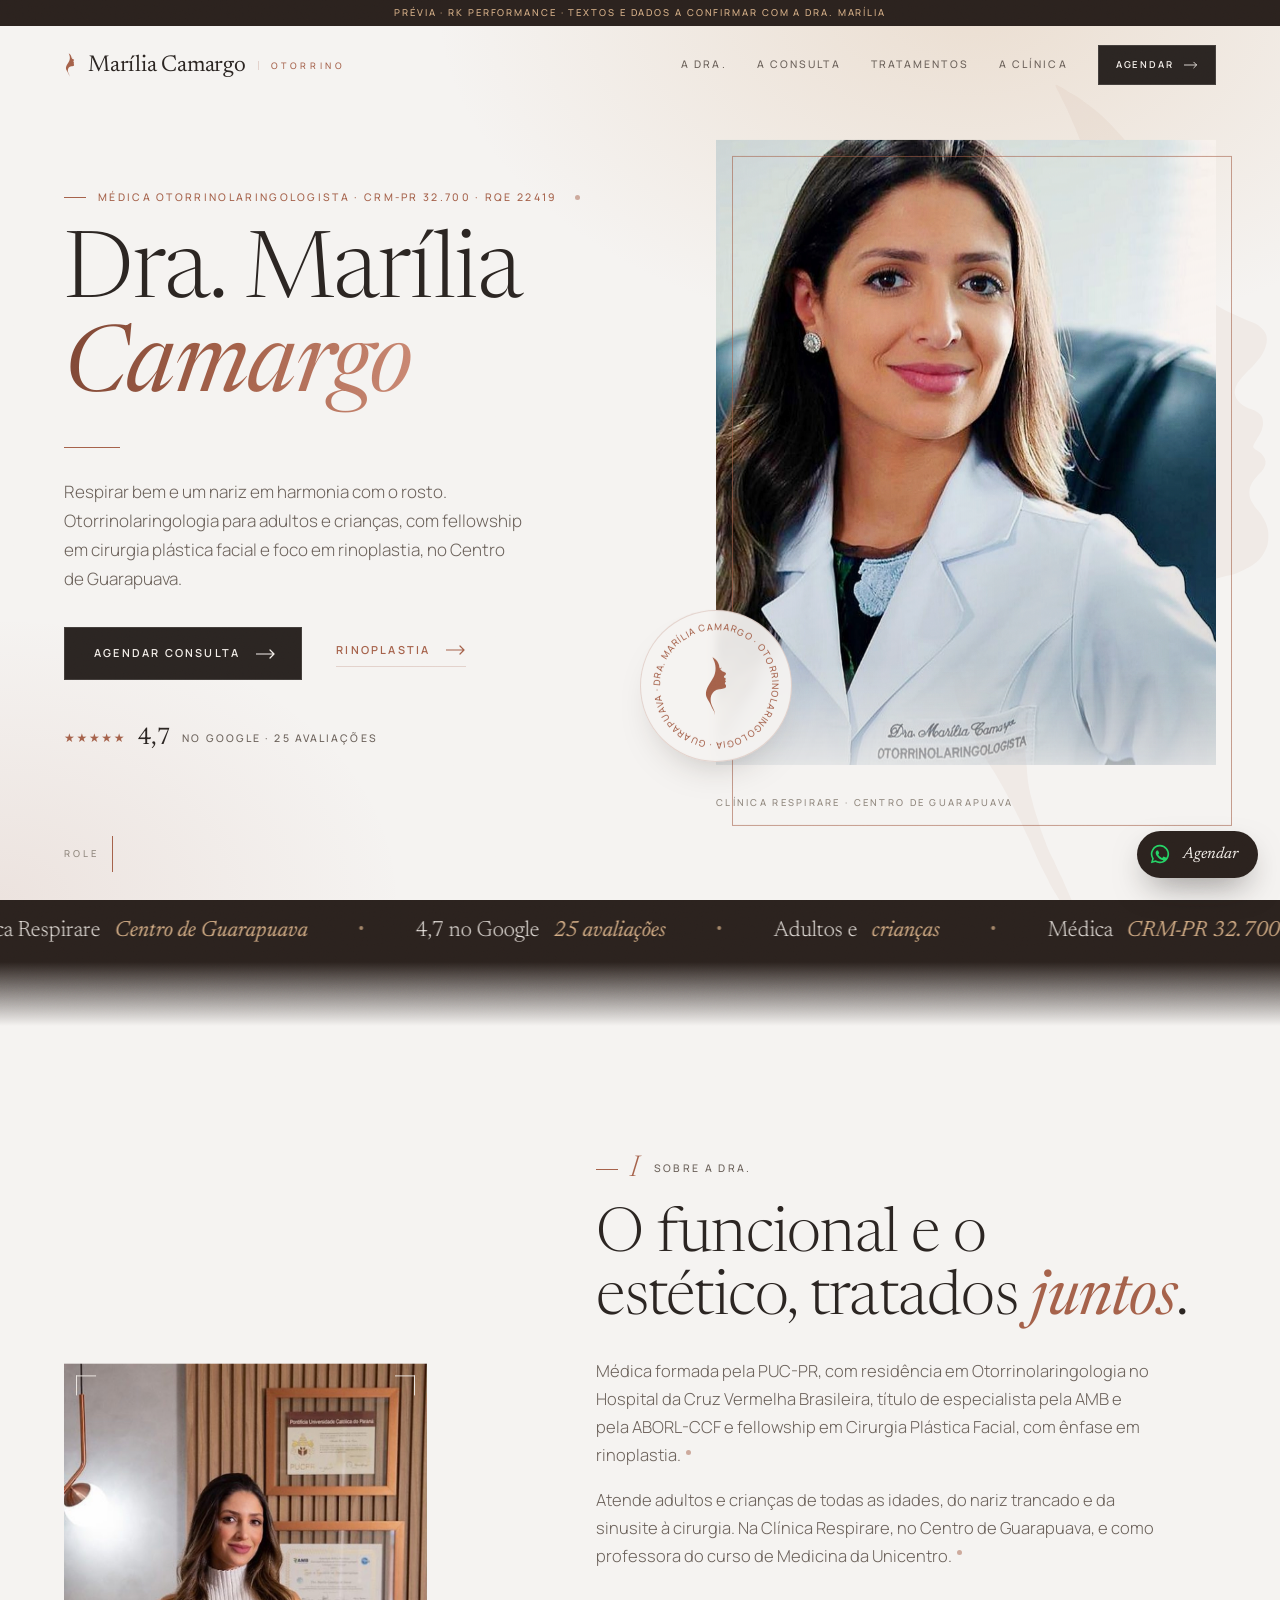
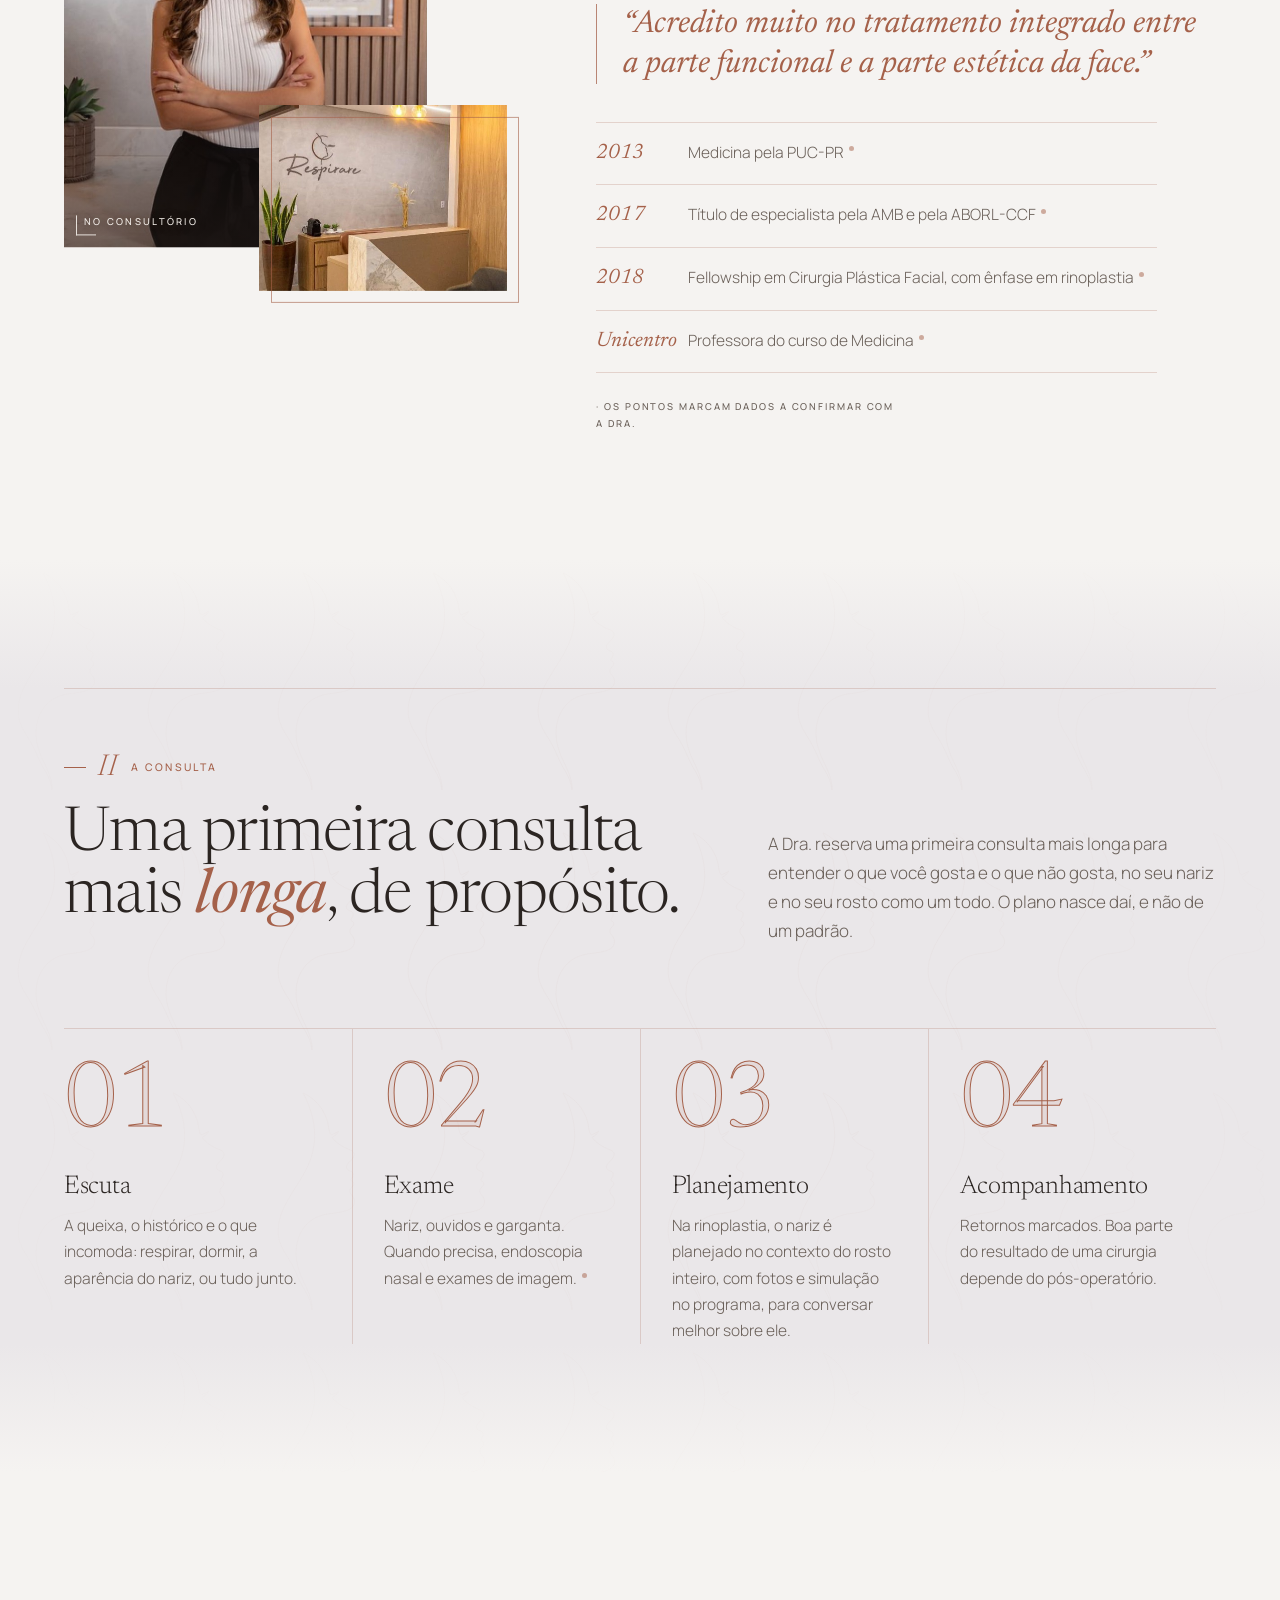
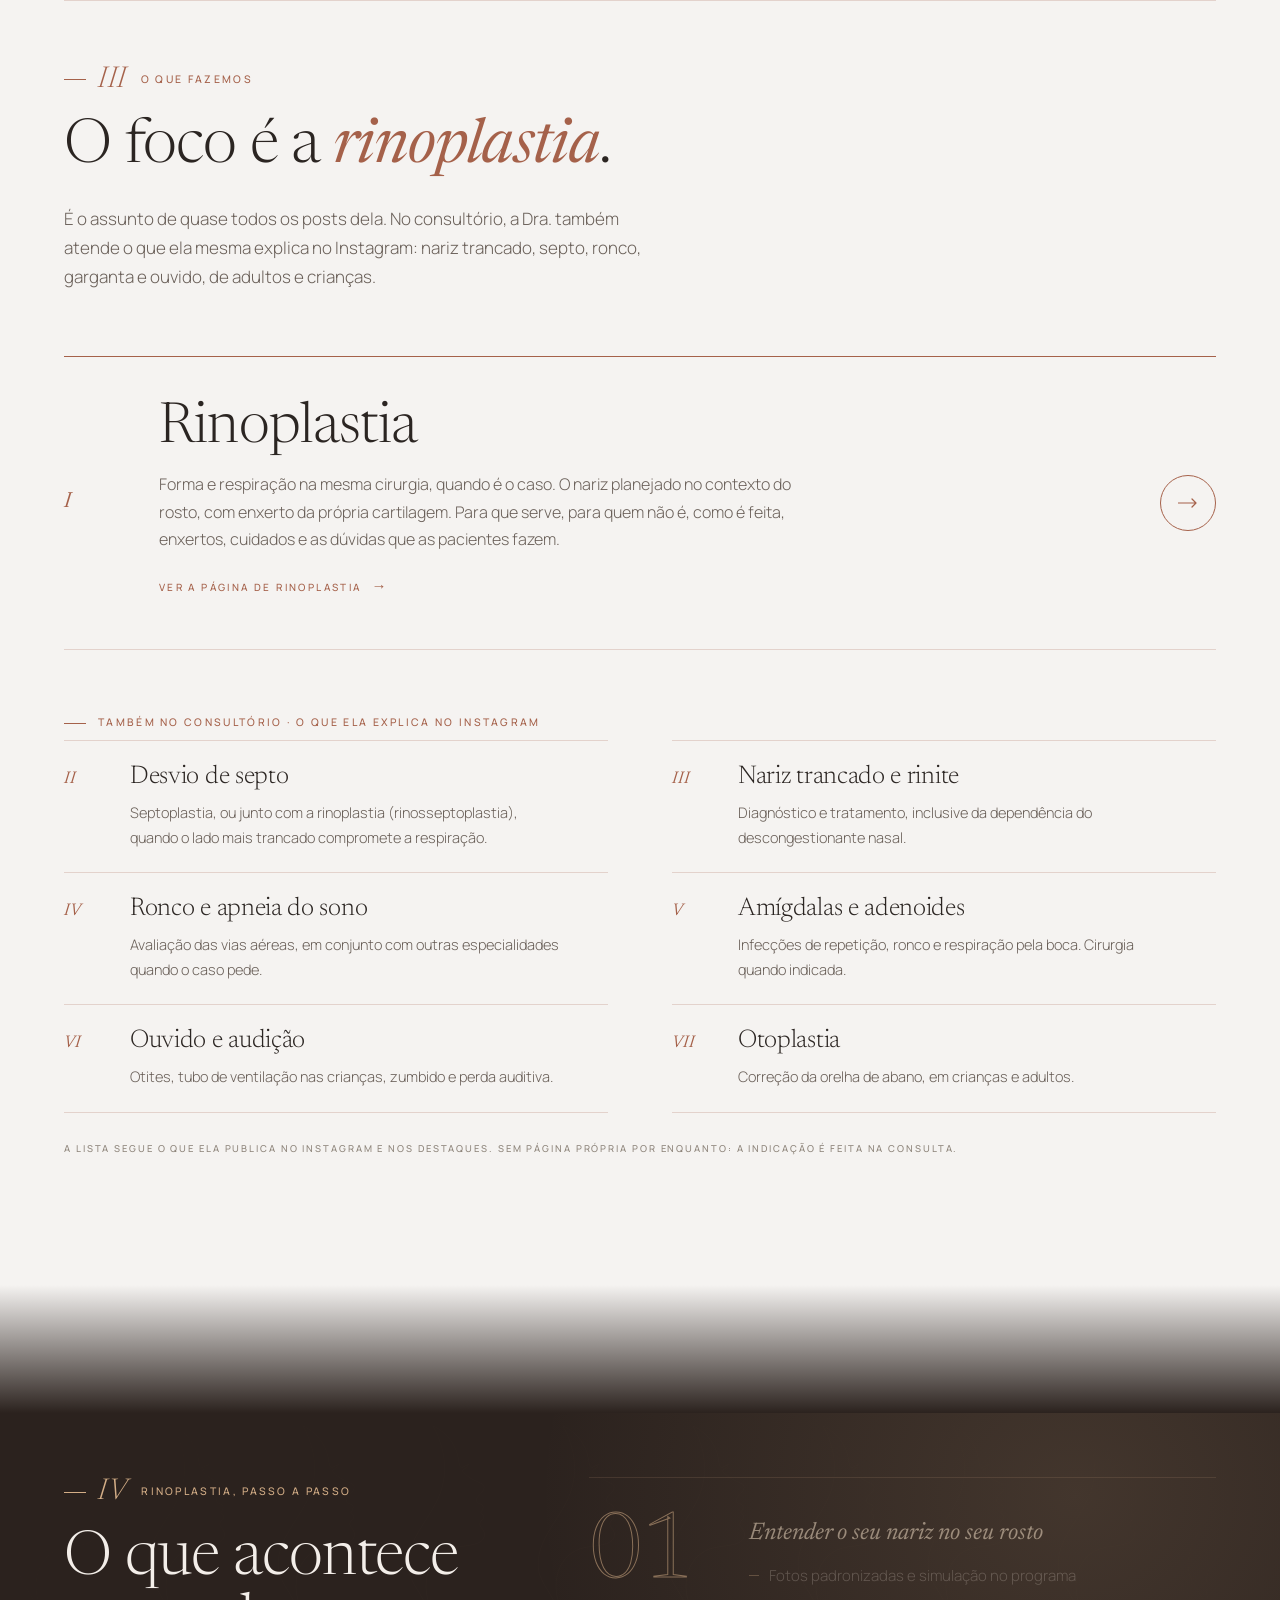
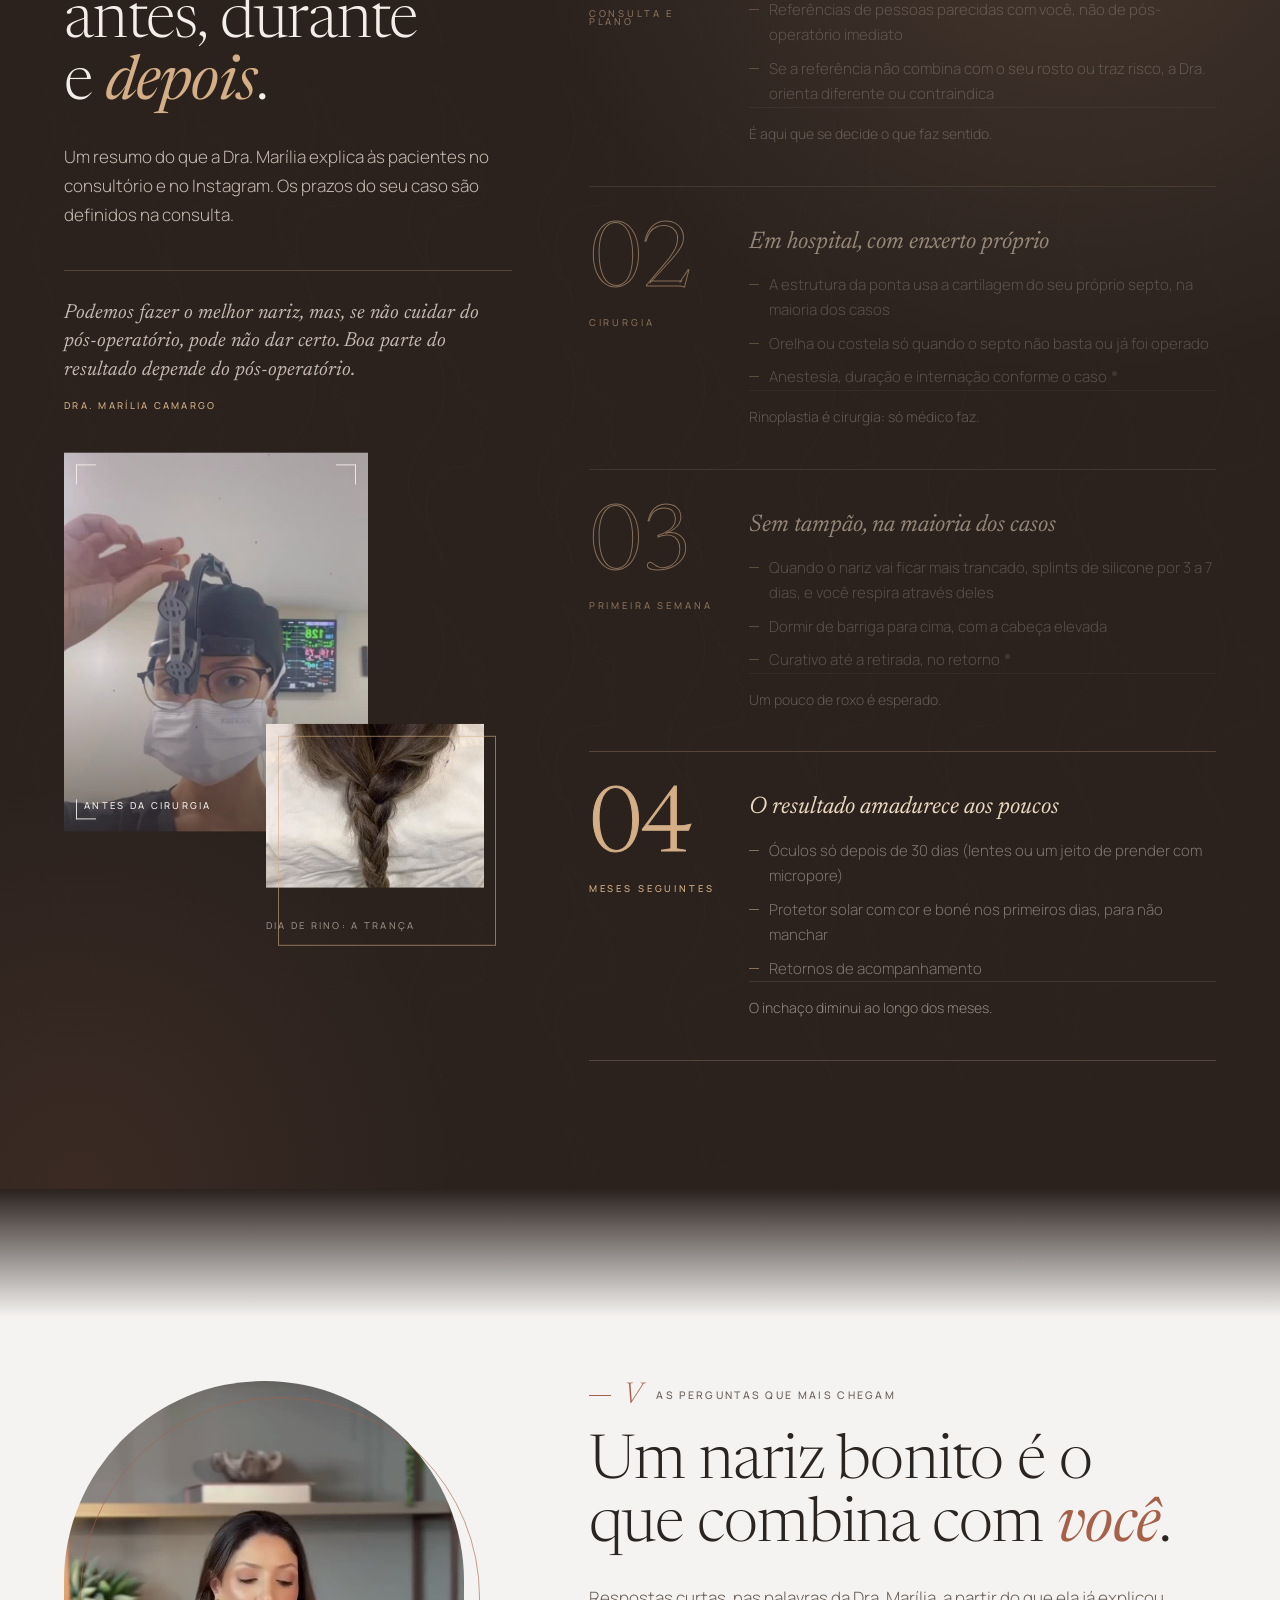
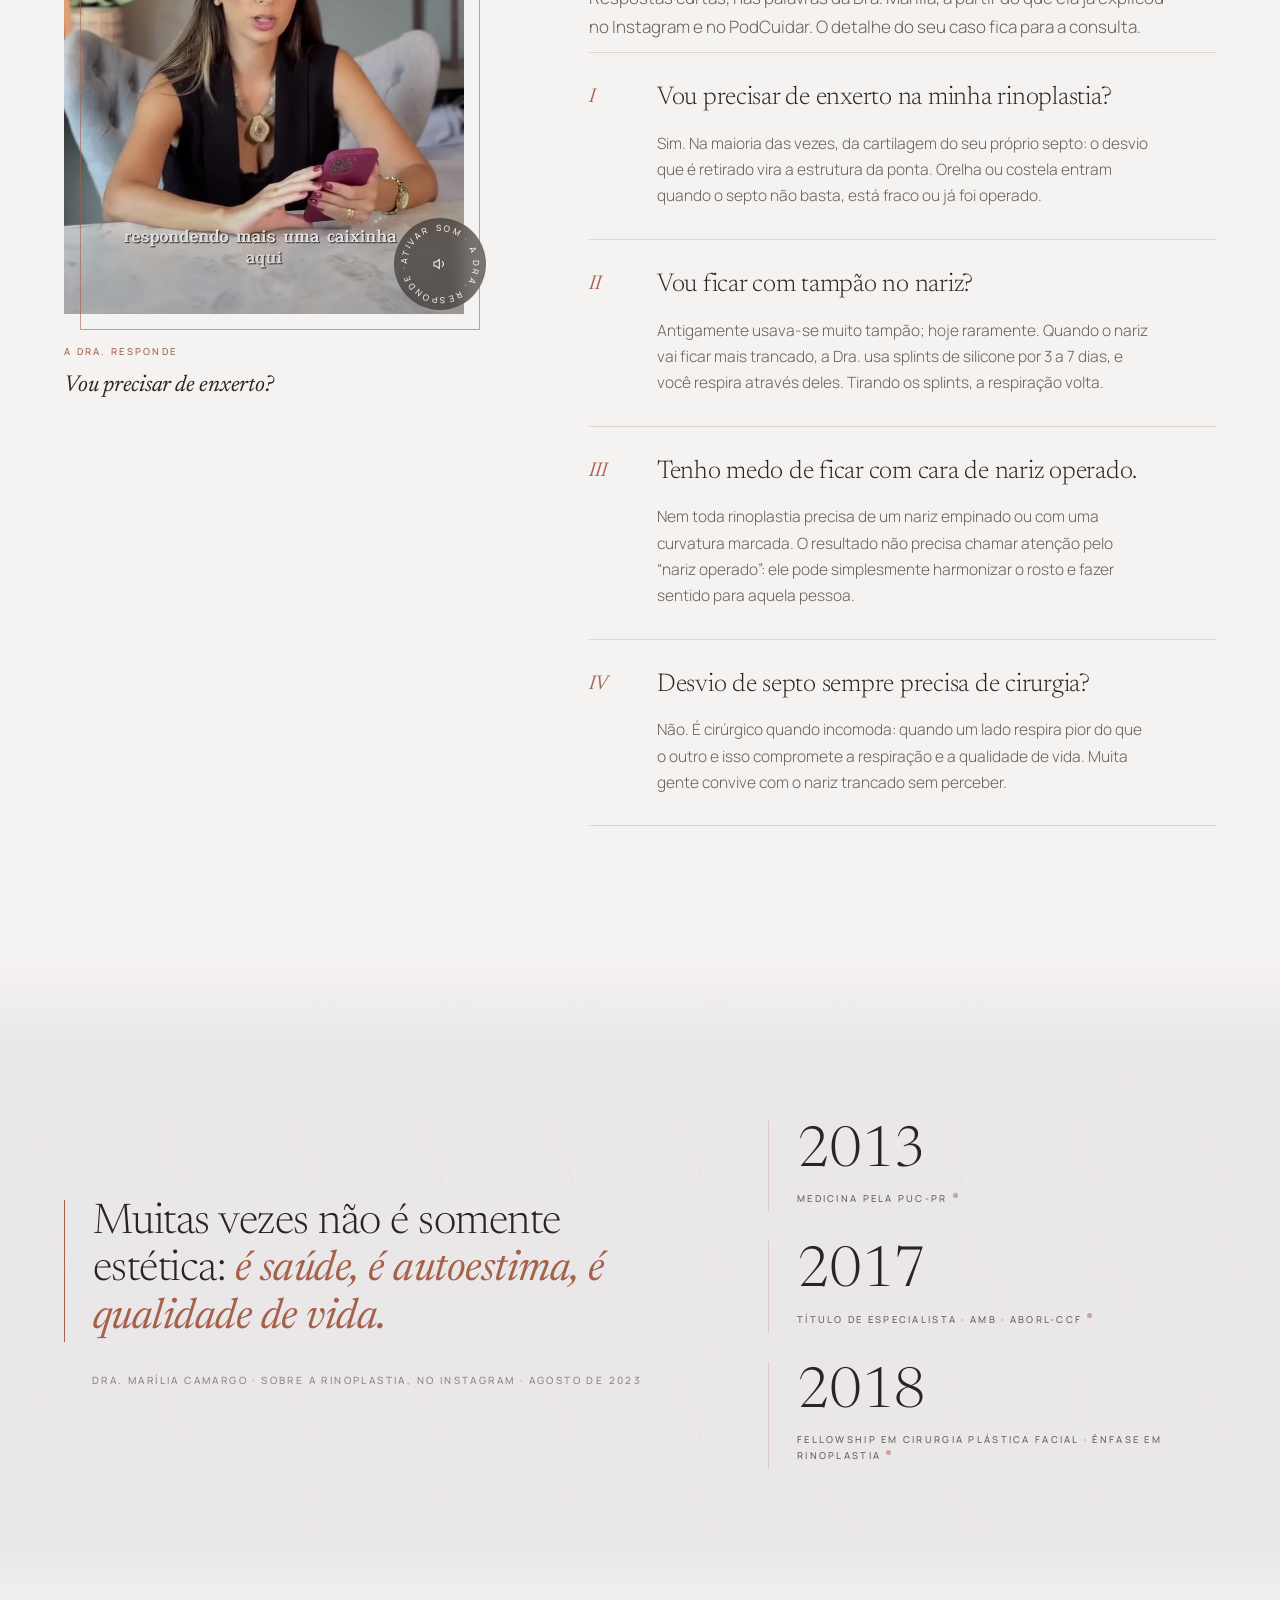
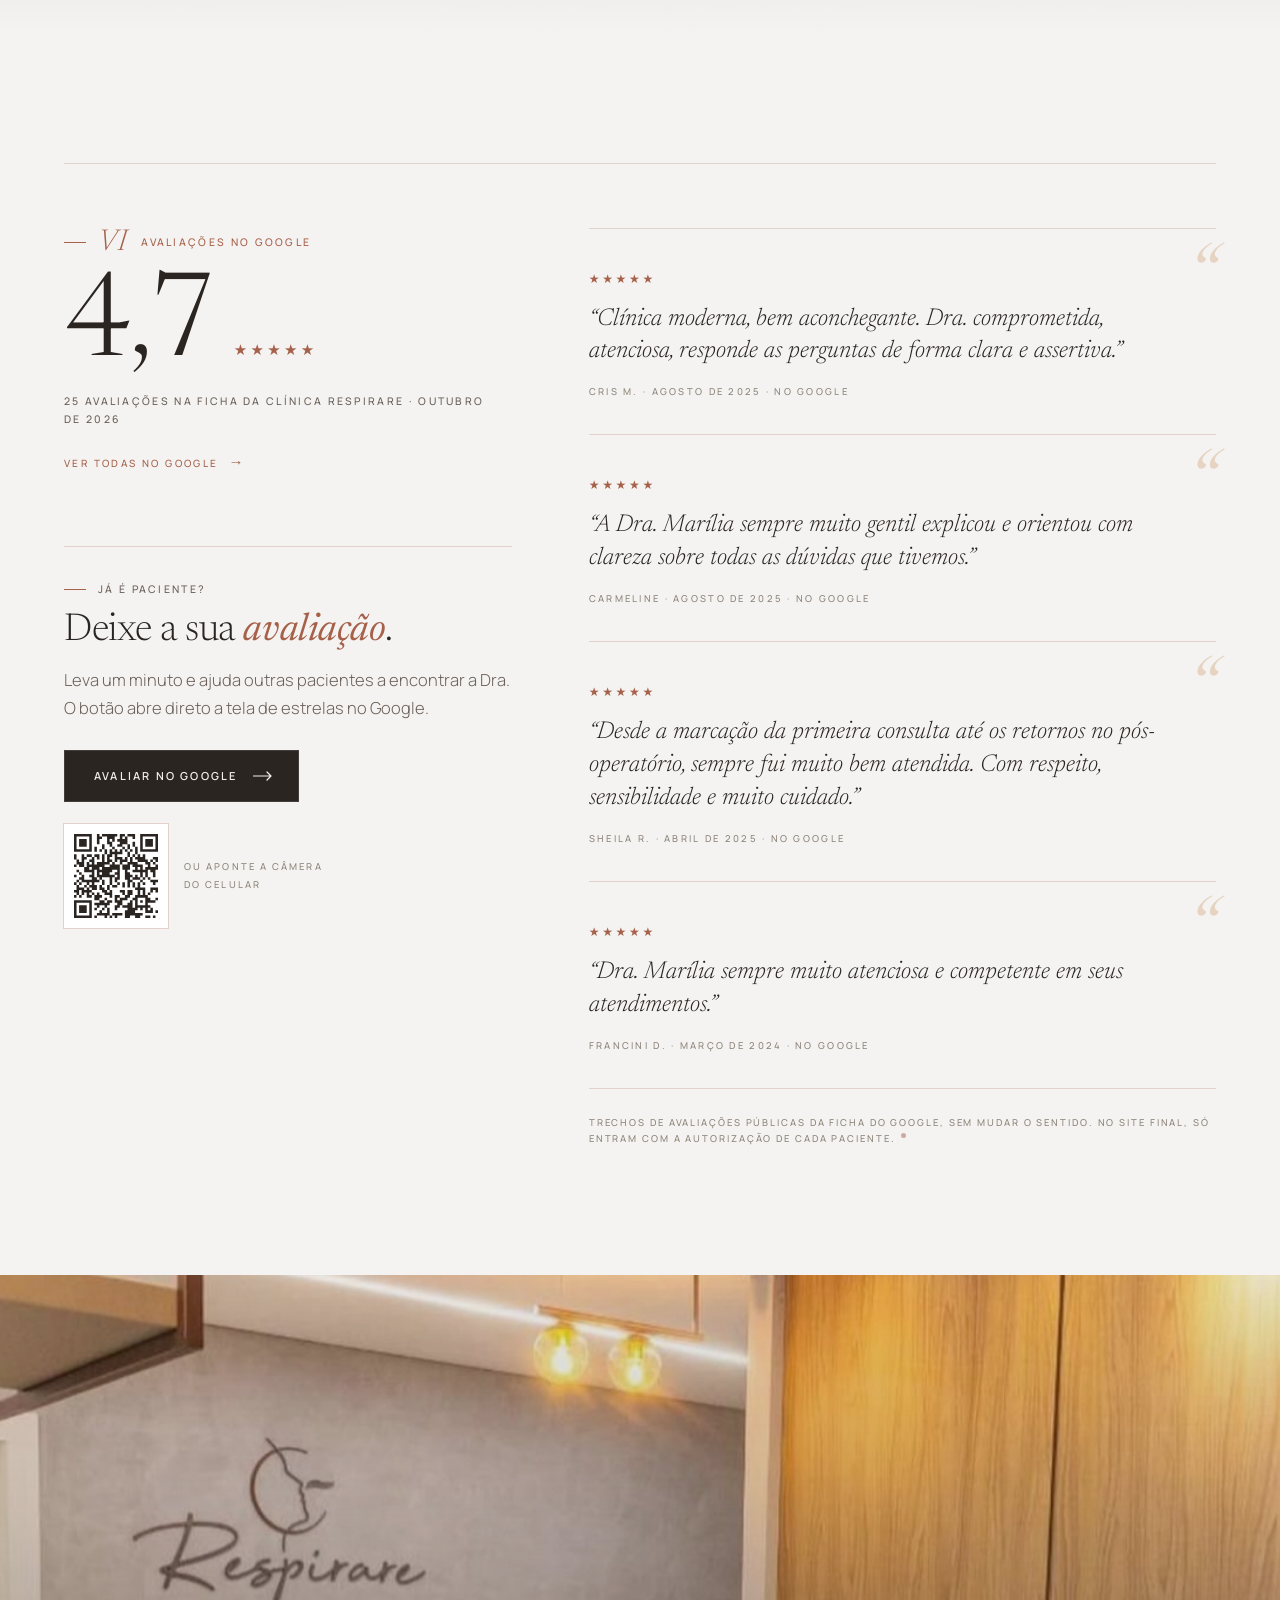
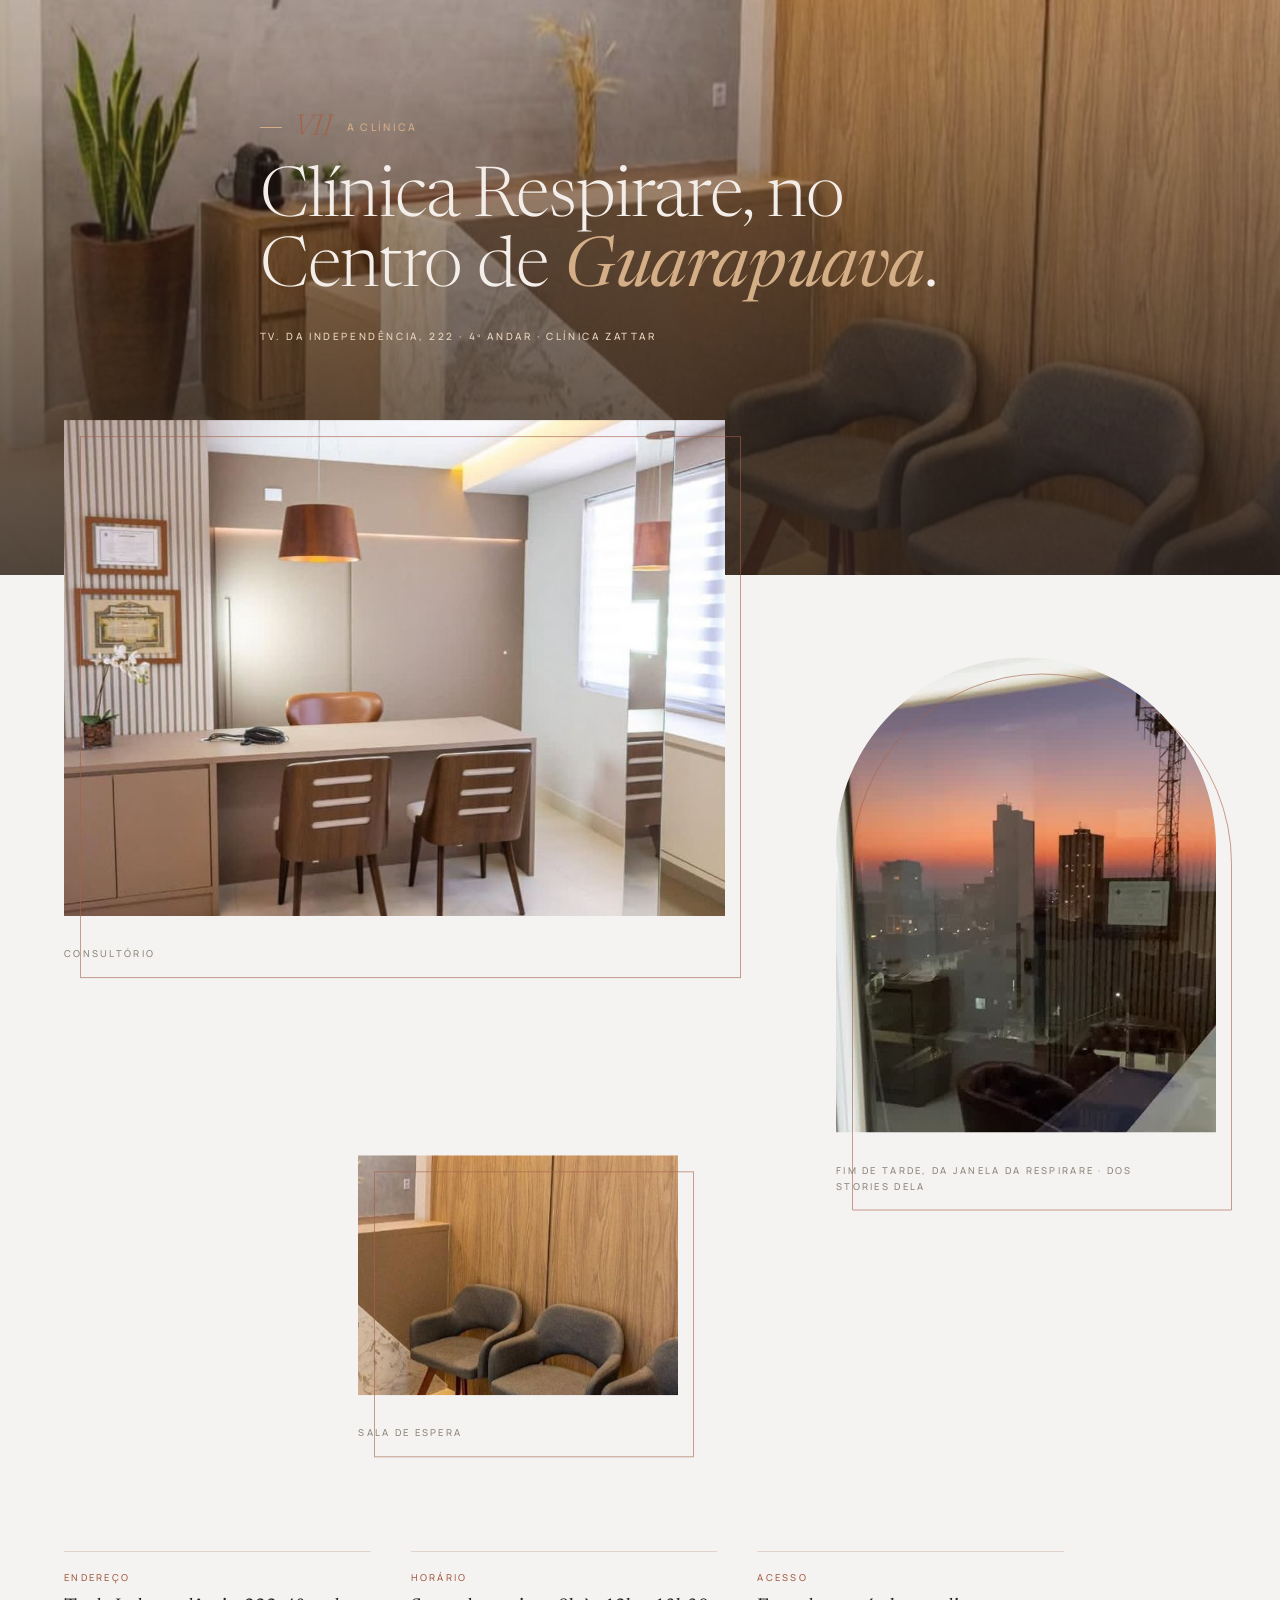
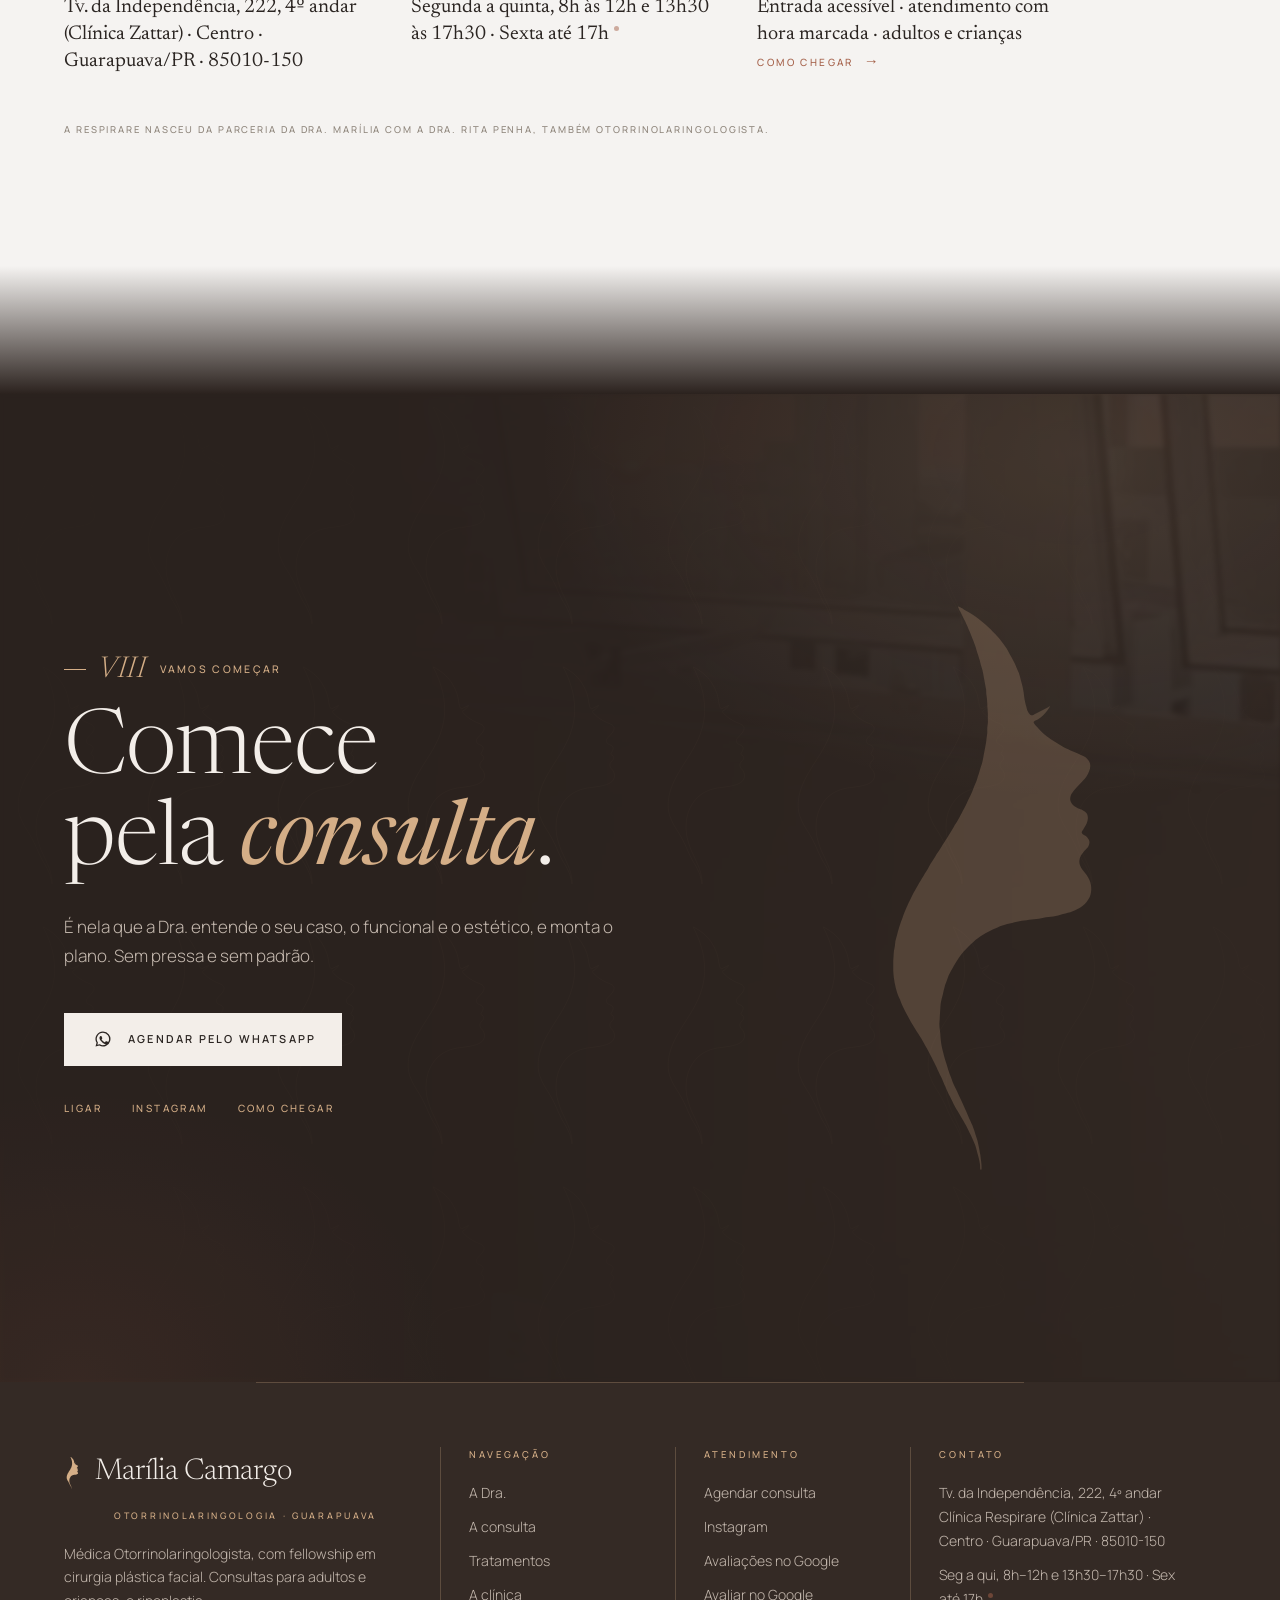
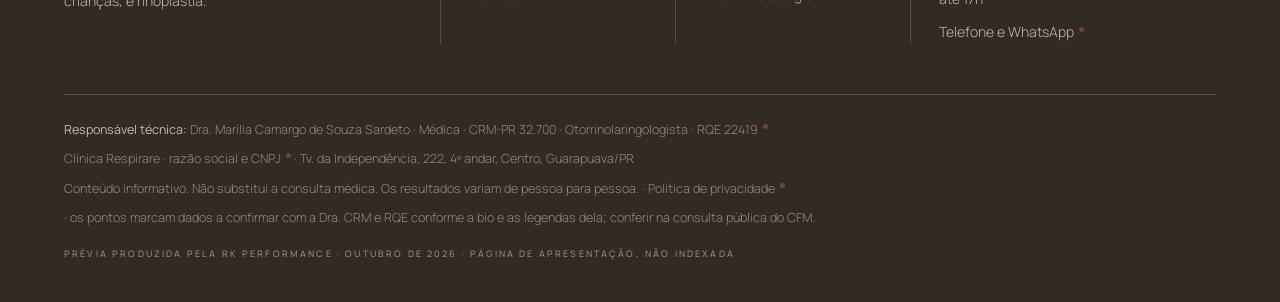
==== commit 8a787390: "Avaliações do Google na prévia: nota, trechos escolhidos e botão para avaliar Seção VI na home com a" ====
--- a/index.html
+++ b/index.html
@@ -61,7 +61,7 @@
         <a class="btn" href="#" data-demo="wa" data-msg="Olá! Vim pelo site e quero agendar uma consulta com a Dra. Marília.">Agendar consulta<svg class="seta" aria-hidden="true"><use href="#seta"/></svg></a>
         <a class="btn linha" href="rinoplastia-guarapuava/">Rinoplastia<svg class="seta" aria-hidden="true"><use href="#seta"/></svg></a>
       </div>
-      <a class="google" href="https://www.google.com/maps/place/?q=place_id:ChIJm2TAFR4375QR_OdMRcX5v30" target="_blank" rel="noopener"><span class="est">★★★★★</span><b>4,7</b><span>no Google · 25 avaliações</span></a>
+      <a class="google" href="#avaliacoes"><span class="est">★★★★★</span><b>4,7</b><span>no Google · 25 avaliações</span></a>
     </div>
     <div class="quadro r45" data-parallax="0.04">
       <div class="img"><img src="media/retrato-hero.jpg" srcset="media/retrato-hero-800.jpg 800w, media/retrato-hero.jpg 1037w" sizes="(max-width:900px) 92vw, 500px" width="1037" height="1382" alt="Dra. Marília Camargo de jaleco, no consultório" fetchpriority="high"></div>
@@ -246,10 +246,38 @@
       <p class="quem-disse rv d1">Dra. Marília Camargo · sobre a rinoplastia, no Instagram · agosto de 2023</p>
     </div>
     <dl class="numeros rv d1">
-      <div><dd><span class="est">★★★★★</span>4,7</dd><dt>No Google · 25 avaliações · outubro de 2026</dt><a class="lk-acao" href="https://www.google.com/maps/place/?q=place_id:ChIJm2TAFR4375QR_OdMRcX5v30" target="_blank" rel="noopener">Ver todas no Google</a></div>
+      <div><dd>2013</dd><dt>Medicina pela PUC-PR<sup class="conf" title="A confirmar"></sup></dt></div>
       <div><dd>2017</dd><dt>Título de especialista · AMB · ABORL-CCF<sup class="conf" title="A confirmar"></sup></dt></div>
       <div><dd>2018</dd><dt>Fellowship em cirurgia plástica facial · ênfase em rinoplastia<sup class="conf" title="A confirmar"></sup></dt></div>
     </dl>
+  </div>
+</section>
+
+<!-- avaliações: o que já está no Google + pedir a avaliação -->
+<section class="avaliacoes claro cap-sec" id="avaliacoes">
+  <div class="wrap">
+    <div class="av-lado">
+      <p class="rot"><i class="cap">VI</i>Avaliações no Google</p>
+      <div class="av-nota rv"><span class="n">4,7</span><span class="est" aria-label="5 estrelas">★★★★★</span></div>
+      <p class="av-sub rv d1">25 avaliações na ficha da Clínica Respirare · outubro de 2026</p>
+      <a class="lk-acao rv d1" href="https://www.google.com/maps/place/?q=place_id:ChIJm2TAFR4375QR_OdMRcX5v30" target="_blank" rel="noopener">Ver todas no Google</a>
+      <div class="avaliar rv d2">
+        <p class="rot">Já é paciente?</p>
+        <h3>Deixe a sua <em>avaliação</em>.</h3>
+        <p>Leva um minuto e ajuda outras pacientes a encontrar a Dra. O botão abre direto a tela de estrelas no Google.</p>
+        <div class="avaliar-acoes">
+          <a class="btn" href="https://search.google.com/local/writereview?placeid=ChIJm2TAFR4375QR_OdMRcX5v30" target="_blank" rel="noopener">Avaliar no Google<svg class="seta" aria-hidden="true"><use href="#seta"/></svg></a>
+          <figure class="qr so-pc"><img src="media/qr-avaliar.svg" width="104" height="104" alt="QR code para avaliar a Dra. Marília no Google pelo celular"><figcaption>Ou aponte a câmera<br>do celular</figcaption></figure>
+        </div>
+      </div>
+    </div>
+    <ol class="depo rv d1">
+      <li><span class="est" aria-label="5 estrelas">★★★★★</span><blockquote>“Clínica moderna, bem aconchegante. Dra. comprometida, atenciosa, responde as perguntas de forma clara e assertiva.”</blockquote><p class="quem">Cris M. · agosto de 2025 · no Google</p></li>
+      <li><span class="est" aria-label="5 estrelas">★★★★★</span><blockquote>“A Dra. Marília sempre muito gentil explicou e orientou com clareza sobre todas as dúvidas que tivemos.”</blockquote><p class="quem">Carmeline · agosto de 2025 · no Google</p></li>
+      <li><span class="est" aria-label="5 estrelas">★★★★★</span><blockquote>“Desde a marcação da primeira consulta até os retornos no pós-operatório, sempre fui muito bem atendida. Com respeito, sensibilidade e muito cuidado.”</blockquote><p class="quem">Sheila R. · abril de 2025 · no Google</p></li>
+      <li><span class="est" aria-label="5 estrelas">★★★★★</span><blockquote>“Dra. Marília sempre muito atenciosa e competente em seus atendimentos.”</blockquote><p class="quem">Francini D. · março de 2024 · no Google</p></li>
+    </ol>
+    <p class="nota-conf av-nota-conf">Trechos de avaliações públicas da ficha do Google, sem mudar o sentido. No site final, só entram com a autorização de cada paciente.<sup class="conf" title="Autorização a pedir"></sup></p>
   </div>
 </section>
 
@@ -258,7 +286,7 @@
   <div class="bg" data-parallax="0.04"><img src="media/recepcao.jpg" width="1170" height="1160" alt="Recepção da Clínica Respirare" loading="lazy"></div>
   <div class="veu" aria-hidden="true"></div>
   <div class="wrap">
-    <p class="rot"><i class="cap">VI</i>A clínica</p>
+    <p class="rot"><i class="cap">VII</i>A clínica</p>
     <h2 class="rv tit">Clínica Respirare, no Centro de <em>Guarapuava</em>.</h2>
     <p class="onde rv d1">Tv. da Independência, 222 · 4º andar · Clínica Zattar</p>
   </div>
@@ -287,7 +315,7 @@
   <div class="foto" aria-hidden="true"></div>
   <div class="wrap">
     <div>
-      <p class="rot"><i class="cap">VII</i>Vamos começar</p>
+      <p class="rot"><i class="cap">VIII</i>Vamos começar</p>
       <h2 class="rv tit">Comece pela <em>consulta</em>.</h2>
       <p class="lede rv d1">É nela que a Dra. entende o seu caso, o funcional e o estético, e monta o plano. Sem pressa e sem padrão.</p>
       <div class="acoes rv d2">
@@ -312,7 +340,7 @@
         <p>Médica Otorrinolaringologista, com fellowship em cirurgia plástica facial. Consultas para adultos e crianças, e rinoplastia.</p>
       </div>
       <div><h4>Navegação</h4><ul><li><a href="#sobre">A Dra.</a></li><li><a href="#consulta">A consulta</a></li><li><a href="#tratamentos">Tratamentos</a></li><li><a href="#consultorio">A clínica</a></li></ul></div>
-      <div><h4>Atendimento</h4><ul><li><a href="#" data-demo="wa" data-msg="Olá! Vim pelo site e quero agendar uma consulta com a Dra. Marília.">Agendar consulta</a></li><li><a href="https://www.instagram.com/dramariliacamargo_otorrino/" target="_blank" rel="noopener">Instagram</a></li><li><a href="https://www.google.com/maps/place/?q=place_id:ChIJm2TAFR4375QR_OdMRcX5v30" target="_blank" rel="noopener">Avaliações no Google</a></li></ul></div>
+      <div><h4>Atendimento</h4><ul><li><a href="#" data-demo="wa" data-msg="Olá! Vim pelo site e quero agendar uma consulta com a Dra. Marília.">Agendar consulta</a></li><li><a href="https://www.instagram.com/dramariliacamargo_otorrino/" target="_blank" rel="noopener">Instagram</a></li><li><a href="https://www.google.com/maps/place/?q=place_id:ChIJm2TAFR4375QR_OdMRcX5v30" target="_blank" rel="noopener">Avaliações no Google</a></li><li><a href="https://search.google.com/local/writereview?placeid=ChIJm2TAFR4375QR_OdMRcX5v30" target="_blank" rel="noopener">Avaliar no Google</a></li></ul></div>
       <div><h4>Contato</h4><p>Tv. da Independência, 222, 4º andar<br>Clínica Respirare (Clínica Zattar) · Centro · Guarapuava/PR · 85010-150</p><p style="margin-top:10px">Seg a qui, 8h–12h e 13h30–17h30 · Sex até 17h<sup class="conf"></sup></p><p style="margin-top:10px">Telefone e WhatsApp<sup class="conf"></sup></p></div>
     </div>
     <div class="legal">
--- a/assets/site.css
+++ b/assets/site.css
@@ -318,6 +318,30 @@
 .numeros dd .est{display:block;font-family:var(--sans);font-size:11px;letter-spacing:.3em;color:var(--cobre);margin-bottom:8px}
 .numeros dt{font-family:var(--sans);font-weight:500;font-size:9.5px;letter-spacing:.24em;text-transform:uppercase;color:var(--ink-2);margin-top:10px}
 .numeros .lk-acao{margin-top:6px}
+
+/* avaliações: nota e pedido à esquerda, trechos escolhidos à direita */
+.avaliacoes .wrap{display:grid;grid-template-columns:5fr 7fr;gap:0 clamp(40px,6vw,110px);align-items:start}
+.av-lado{position:sticky;top:calc(var(--aviso) + var(--topo) + 40px)}
+.av-nota{display:flex;align-items:baseline;gap:20px;margin:6px 0 14px}
+.av-nota .n{font-family:var(--display);font-weight:300;font-size:clamp(88px,9vw,140px);line-height:.85;letter-spacing:-.03em;color:var(--ink)}
+.av-nota .est{color:var(--cobre);letter-spacing:.22em;font-size:15px}
+.av-sub{font-family:var(--sans);font-weight:500;font-size:var(--t-rot);letter-spacing:var(--t-rot-ls);text-transform:uppercase;color:var(--ink-2);margin-bottom:18px;line-height:1.8}
+.avaliar{margin-top:clamp(44px,5vw,64px);padding-top:34px;border-top:1px solid var(--hair)}
+.avaliar .rot{margin-bottom:14px}
+.avaliar h3{font-size:clamp(30px,3vw,44px);margin-bottom:14px}
+.avaliar p{color:var(--ink-2);max-width:28em}
+.avaliar-acoes{display:flex;flex-wrap:wrap;align-items:center;gap:22px 30px;margin-top:28px}
+.qr{display:flex;align-items:center;gap:16px;margin:0}
+.qr img{width:104px;height:104px;padding:10px;background:#fff;box-shadow:0 0 0 1px var(--hair)}
+.qr figcaption{font-family:var(--sans);font-weight:500;font-size:9.5px;letter-spacing:.22em;text-transform:uppercase;color:var(--ink-3);line-height:1.9}
+.depo{list-style:none}
+.depo li{padding:34px 0;border-top:1px solid var(--hair);position:relative}
+.depo li:last-child{border-bottom:1px solid var(--hair)}
+.depo li::before{content:"\201C";position:absolute;right:0;top:12px;font-family:var(--display);font-style:italic;font-size:88px;line-height:1;color:var(--champ);opacity:.45}
+.depo .est{color:var(--cobre);letter-spacing:.22em;font-size:12px}
+.depo blockquote{font-family:var(--display);font-style:italic;font-weight:300;font-size:clamp(21px,1.9vw,27px);line-height:1.35;color:var(--ink);margin:12px 0 16px;max-width:24em}
+.depo .quem{font-family:var(--sans);font-weight:500;font-size:9.5px;letter-spacing:.24em;text-transform:uppercase;color:var(--ink-3)}
+.av-nota-conf{grid-column:2}
 
 /* a clínica: faixa fotográfica em tela cheia com o título no pé */
 .banda{position:relative;min-height:100vh;display:flex;align-items:flex-end;overflow:hidden;isolation:isolate;padding:clamp(60px,8vw,110px) 0 clamp(170px,18vw,240px)}
@@ -524,6 +548,12 @@
   .indice li:nth-last-child(-n+2){border-bottom:0}
   .indice li:last-child{border-bottom:1px solid var(--hair)}
   .indice li{grid-template-columns:36px 1fr;padding:18px 0}
+  .avaliacoes .wrap{grid-template-columns:1fr;gap:34px}
+  .av-lado{position:static}
+  .av-nota .n{font-size:96px}
+  .av-nota-conf{grid-column:1}
+  .depo li{padding:26px 0}
+  .depo li::before{font-size:64px;top:8px}
   .caminho .wrap{grid-template-columns:1fr;gap:40px}
   .fixo{position:static}
   .colagem{max-width:none;padding:0 26% 22% 0}
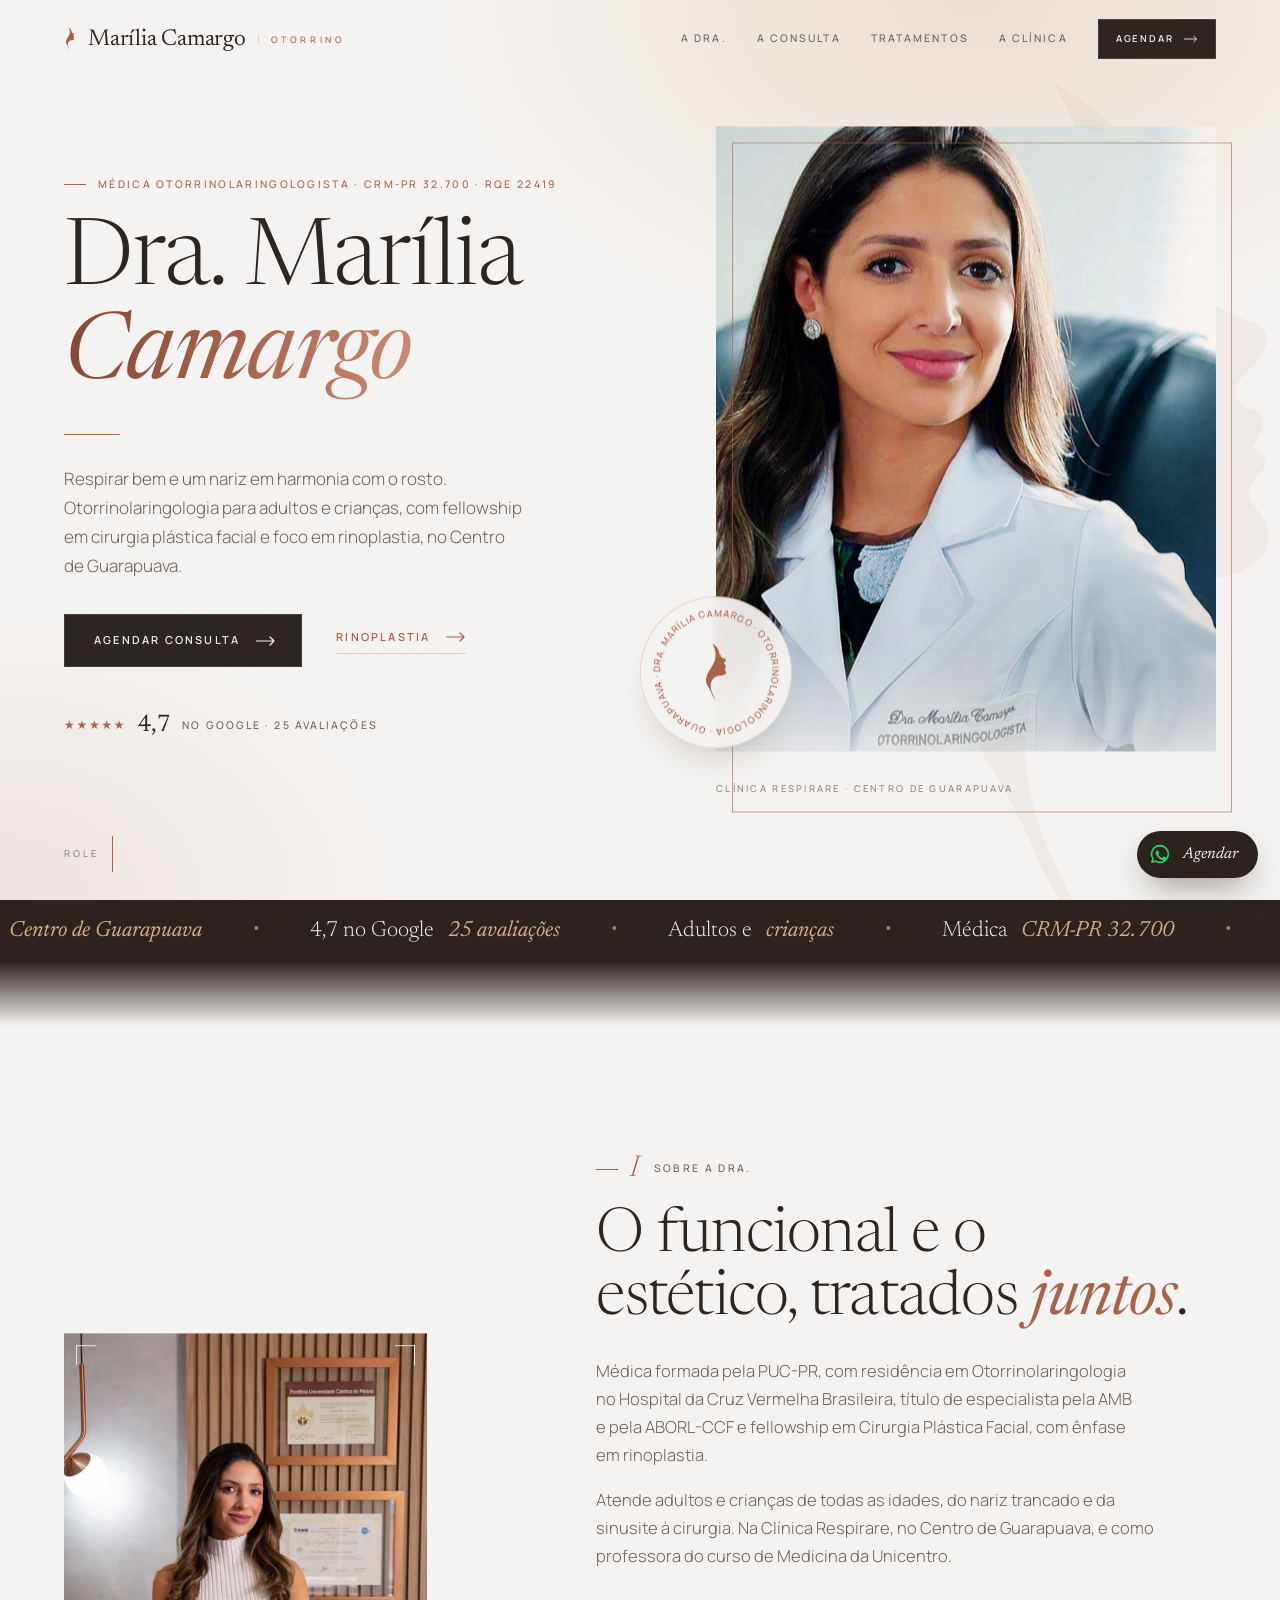
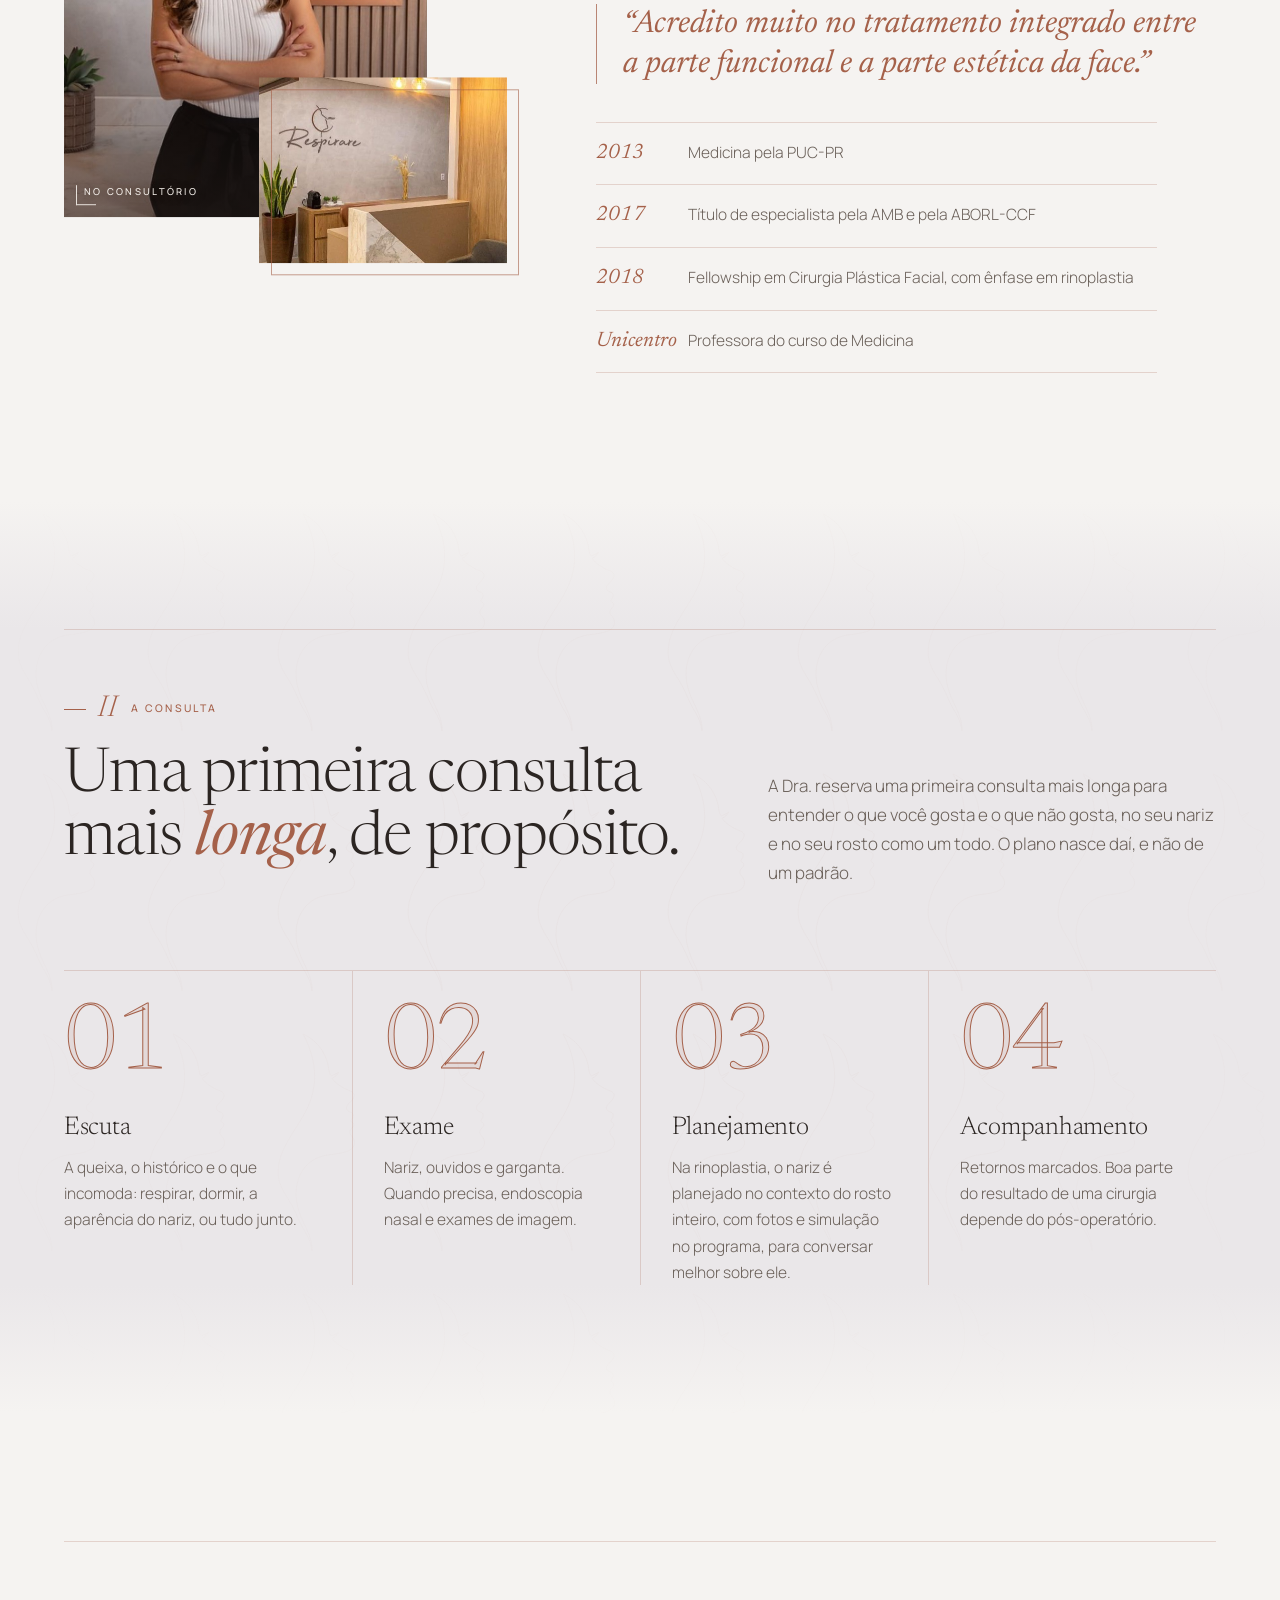
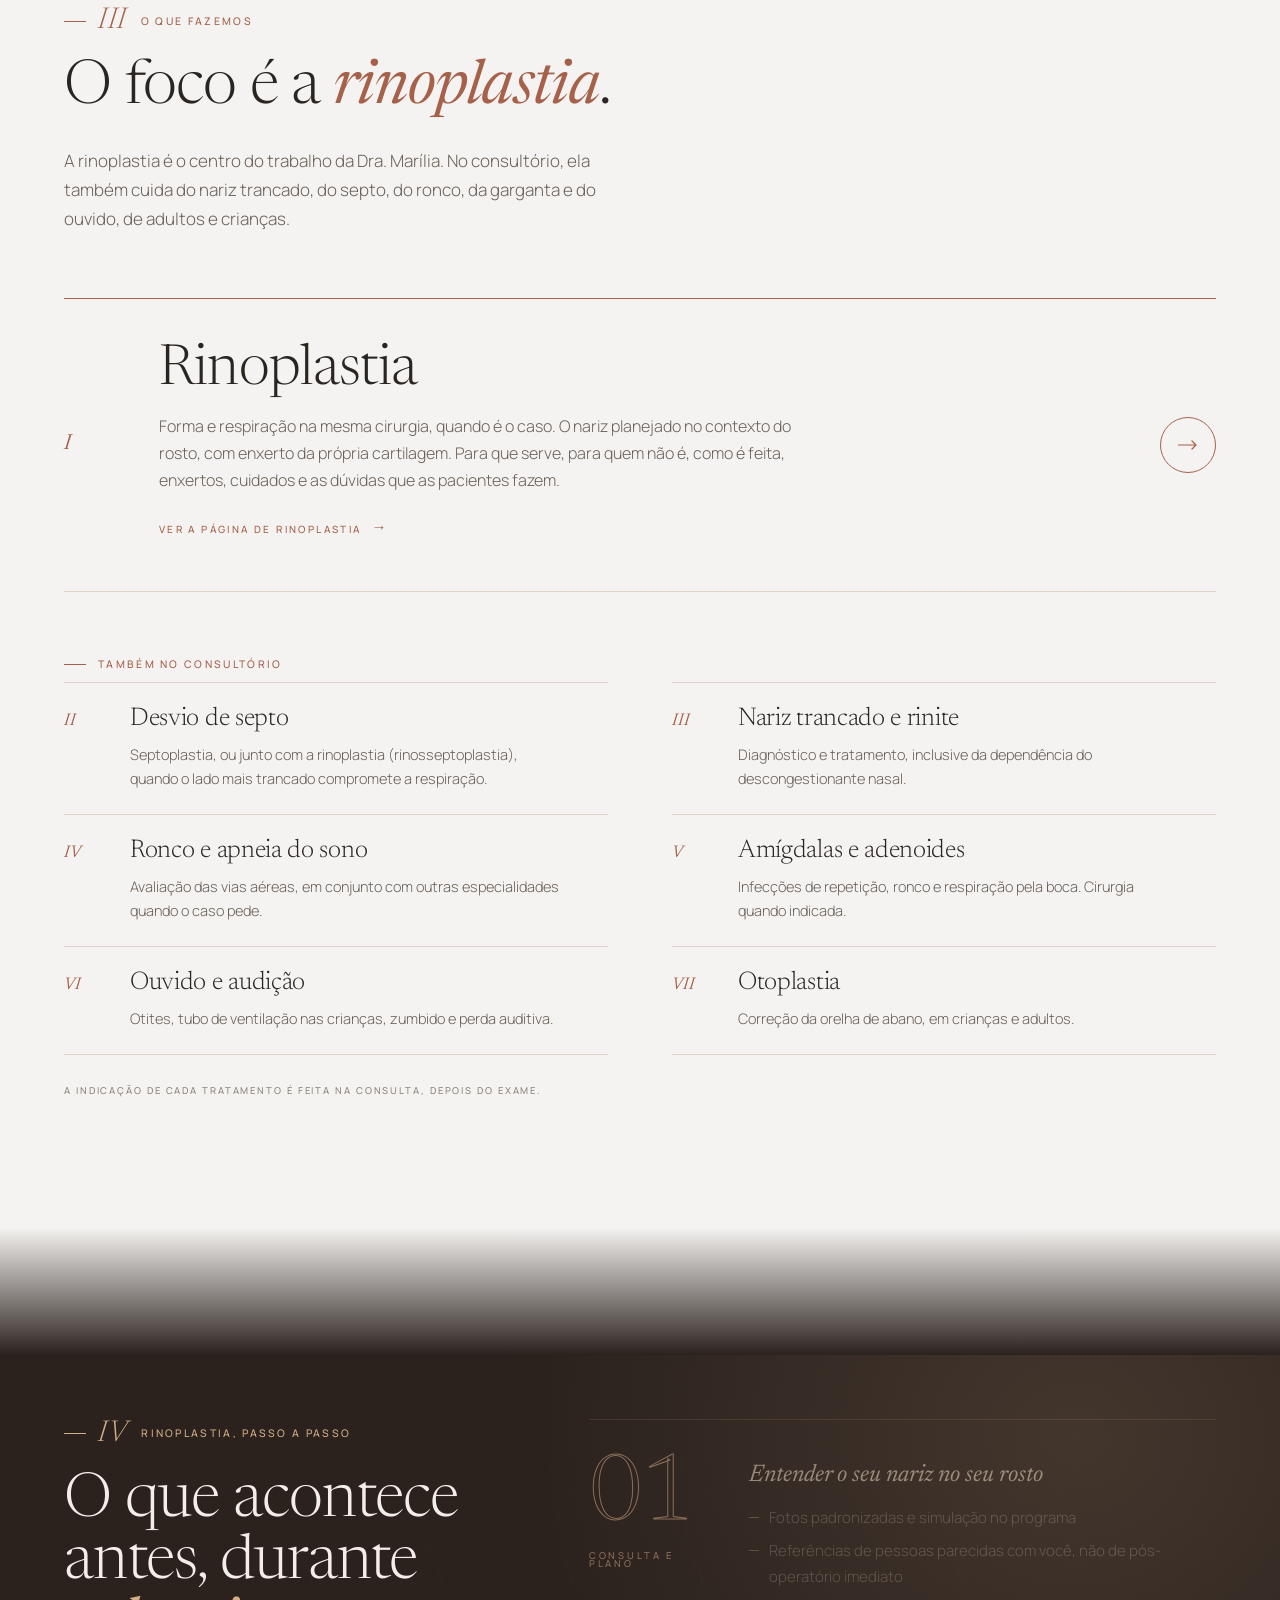
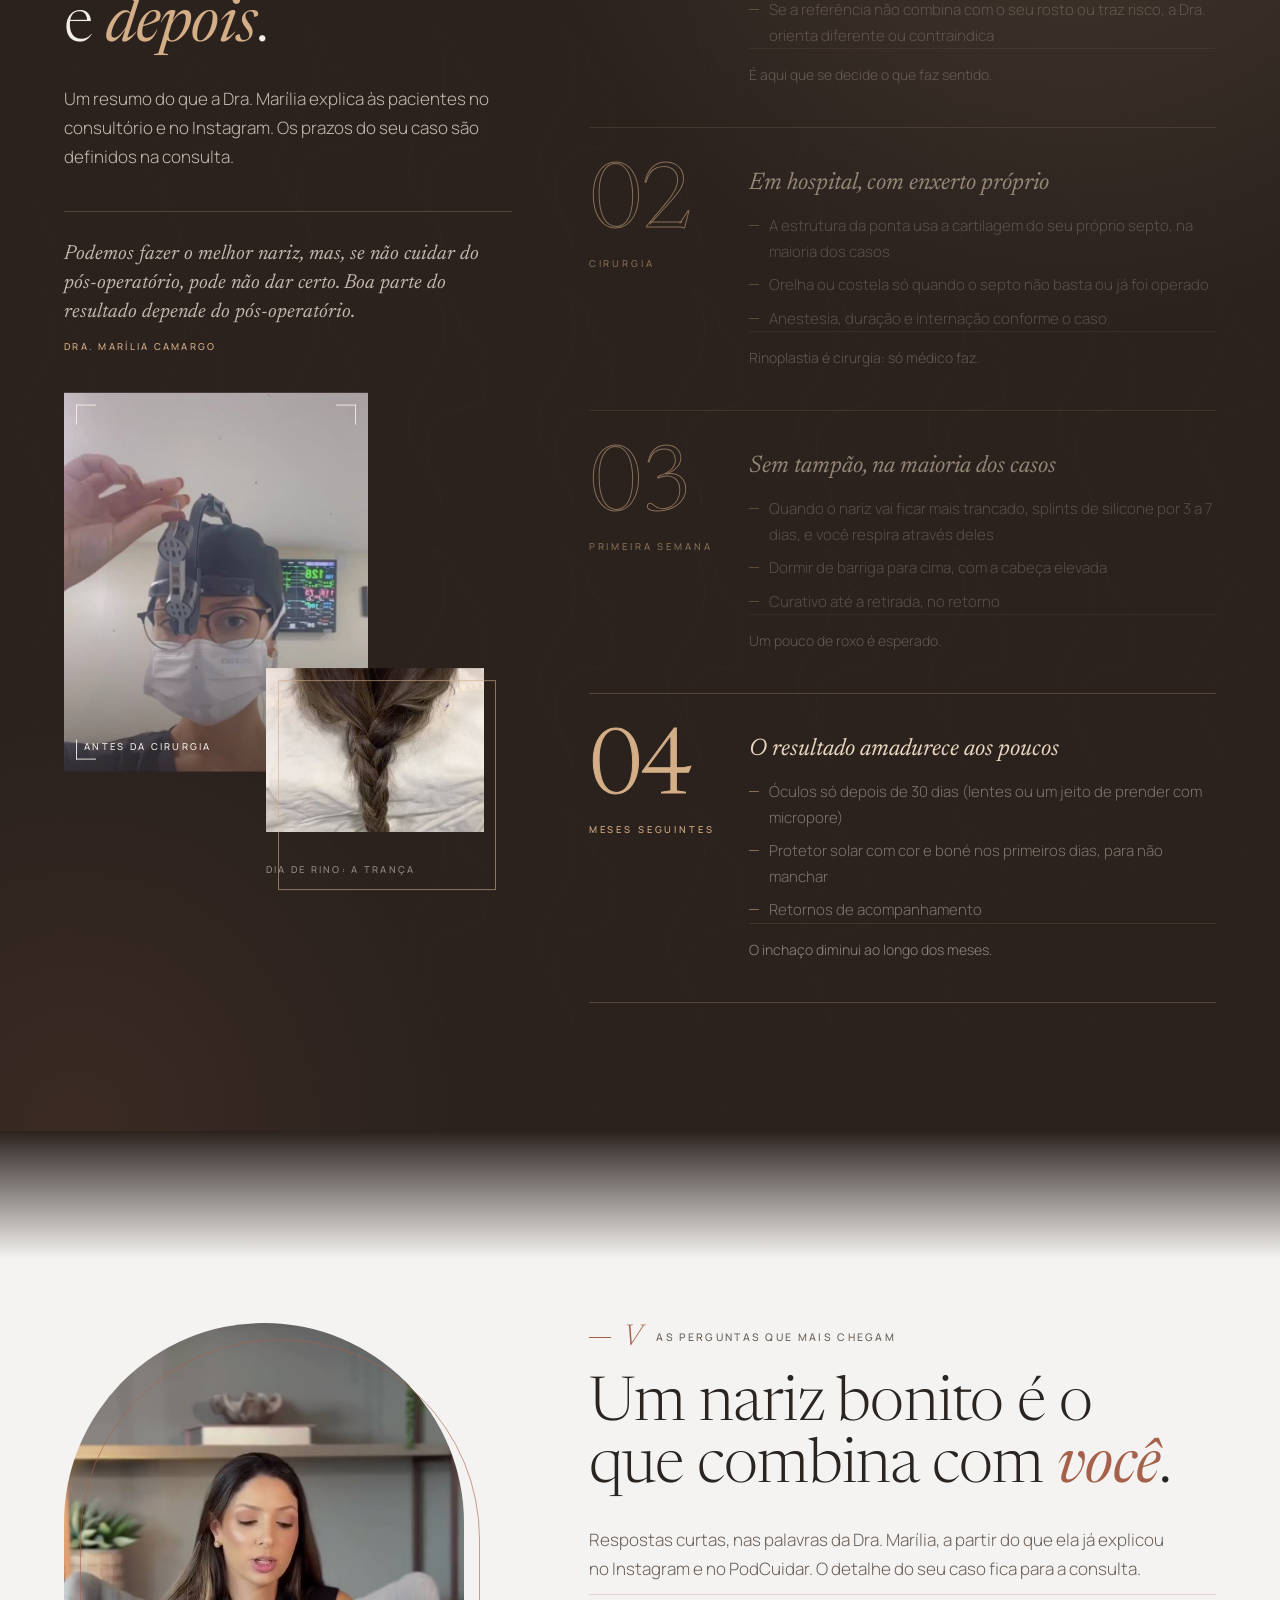
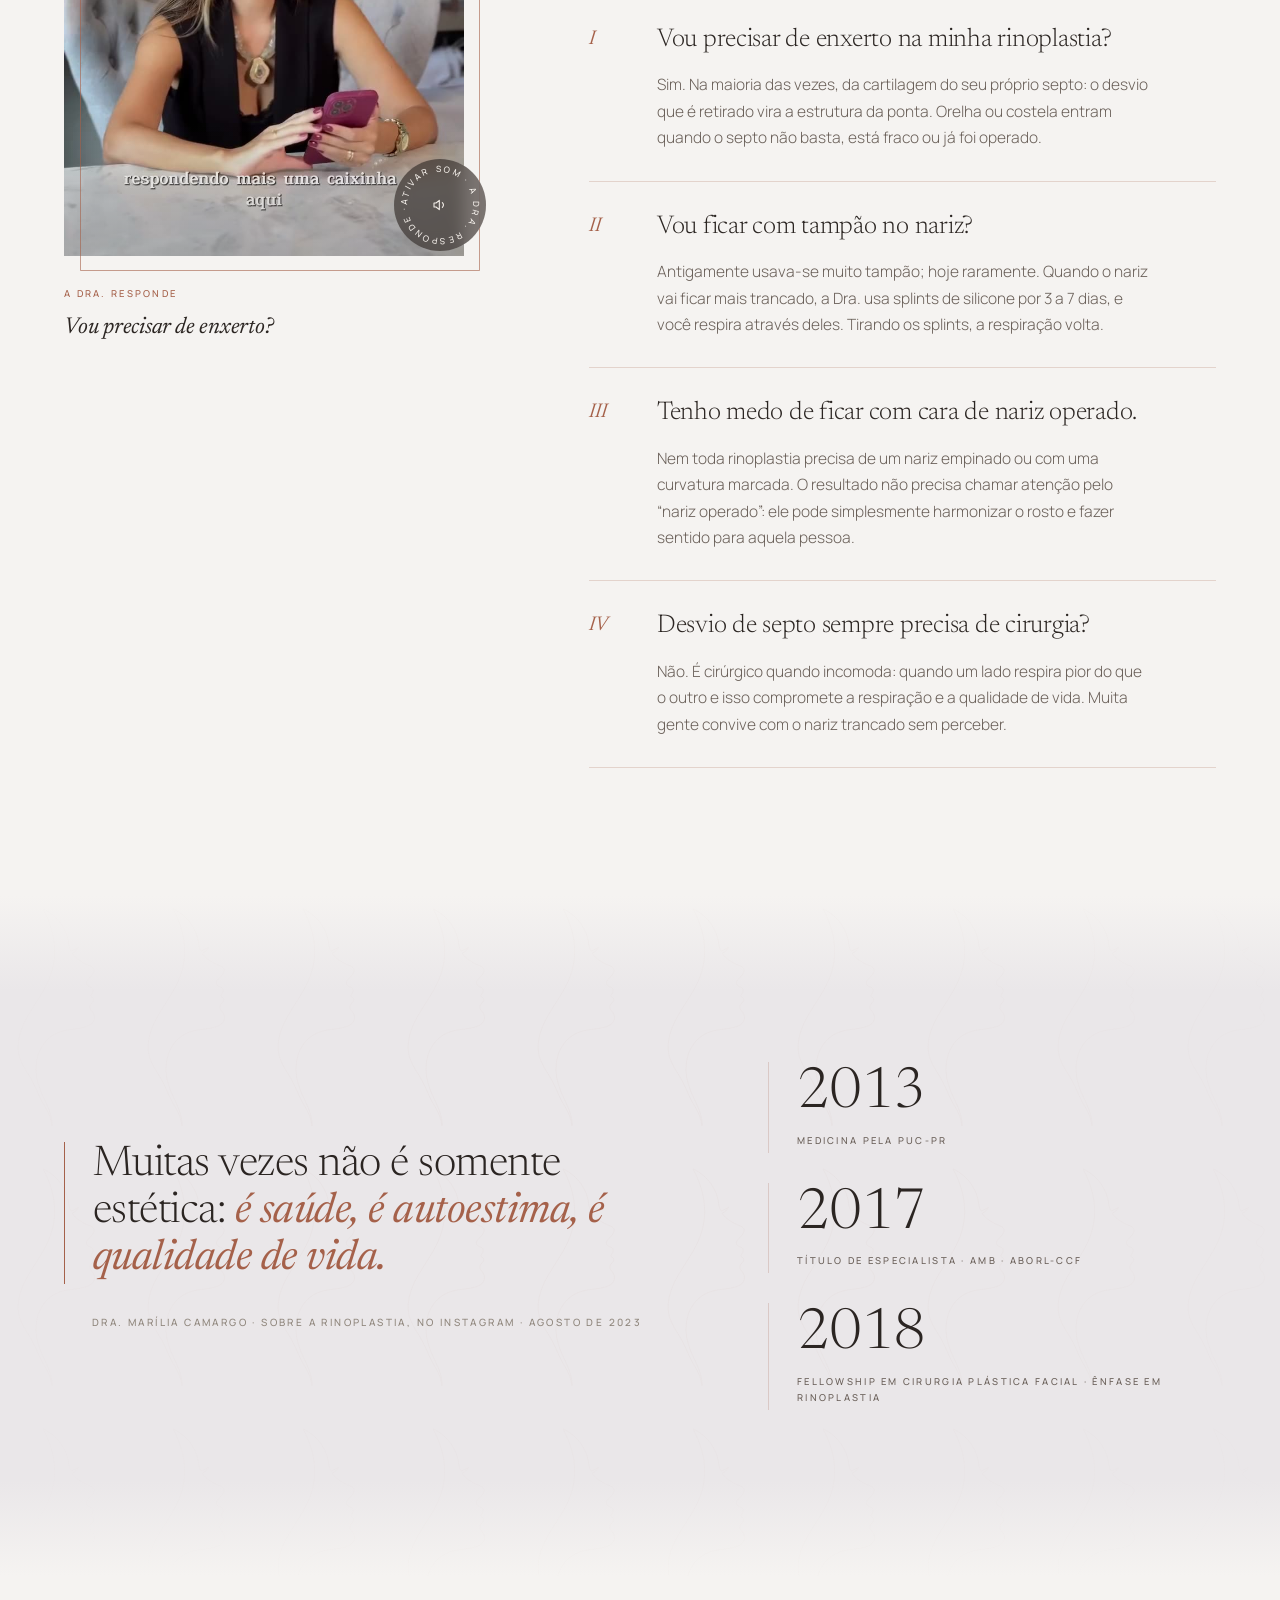
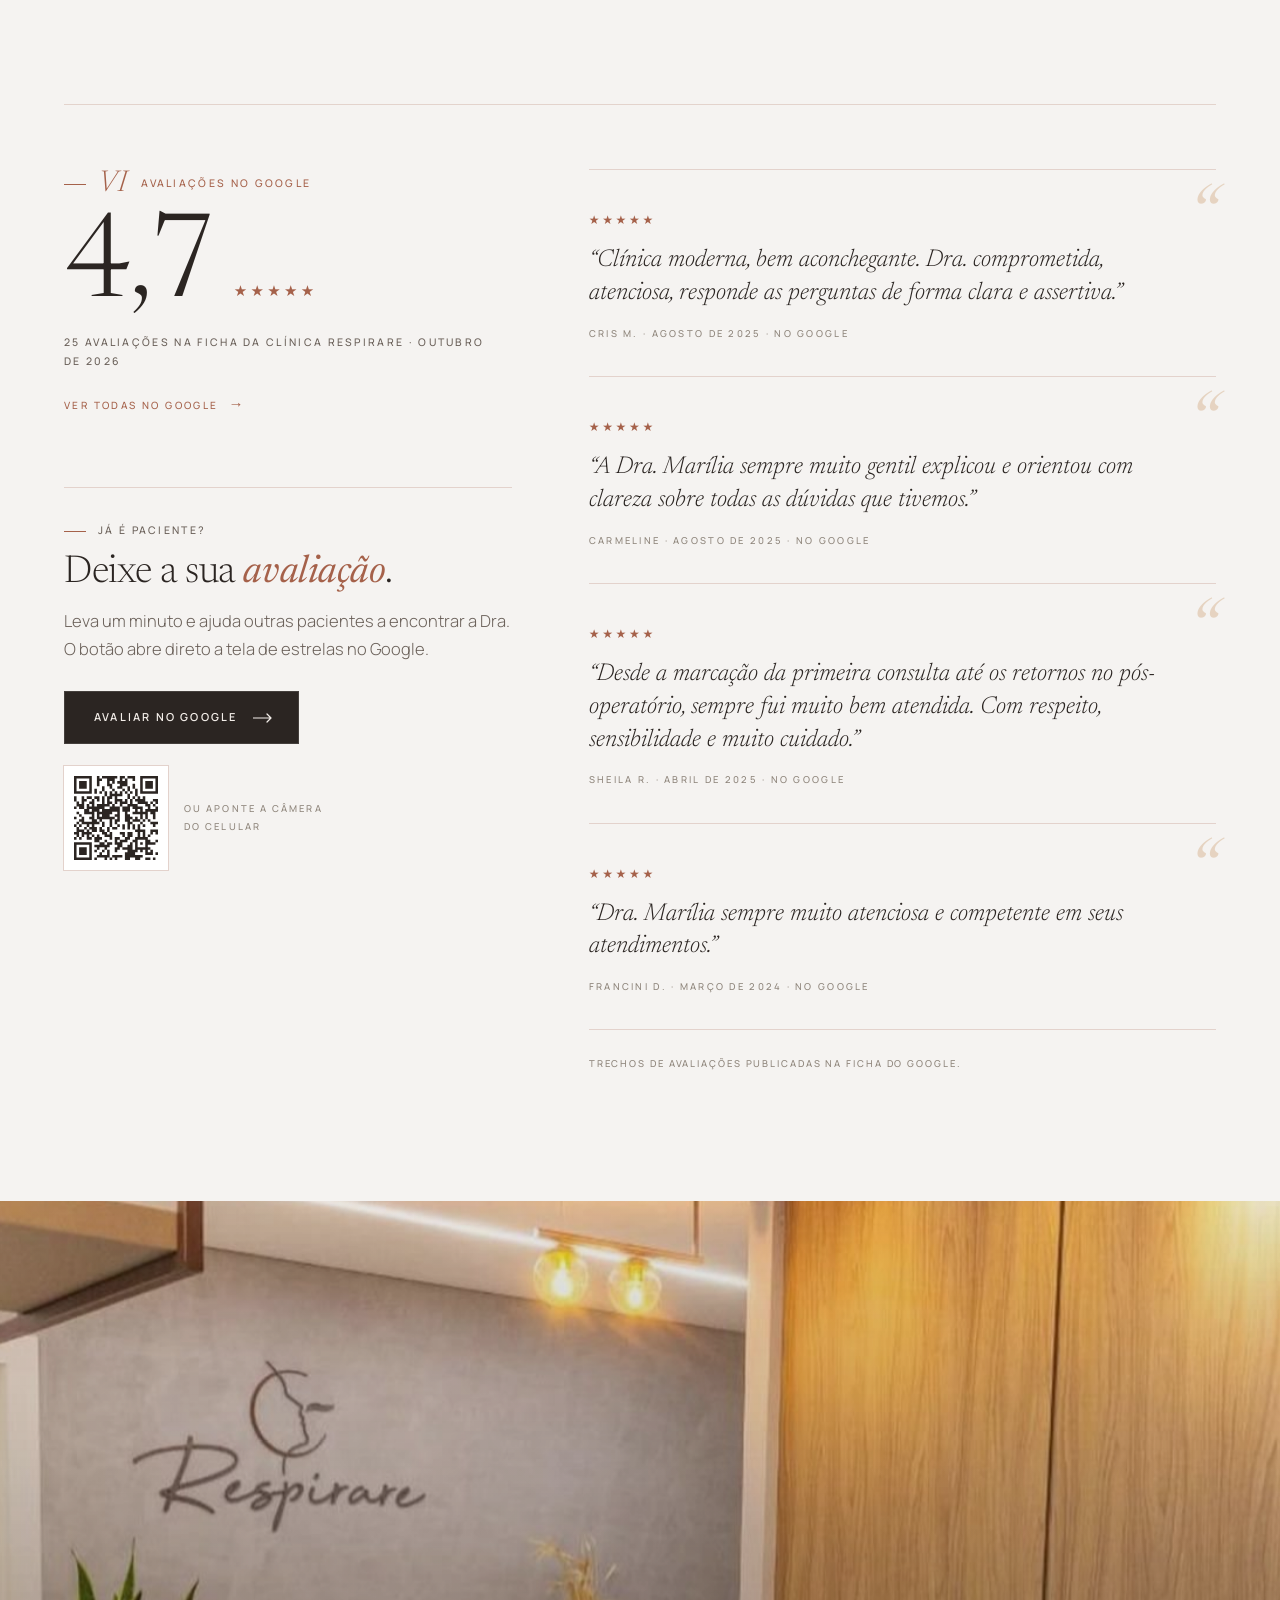
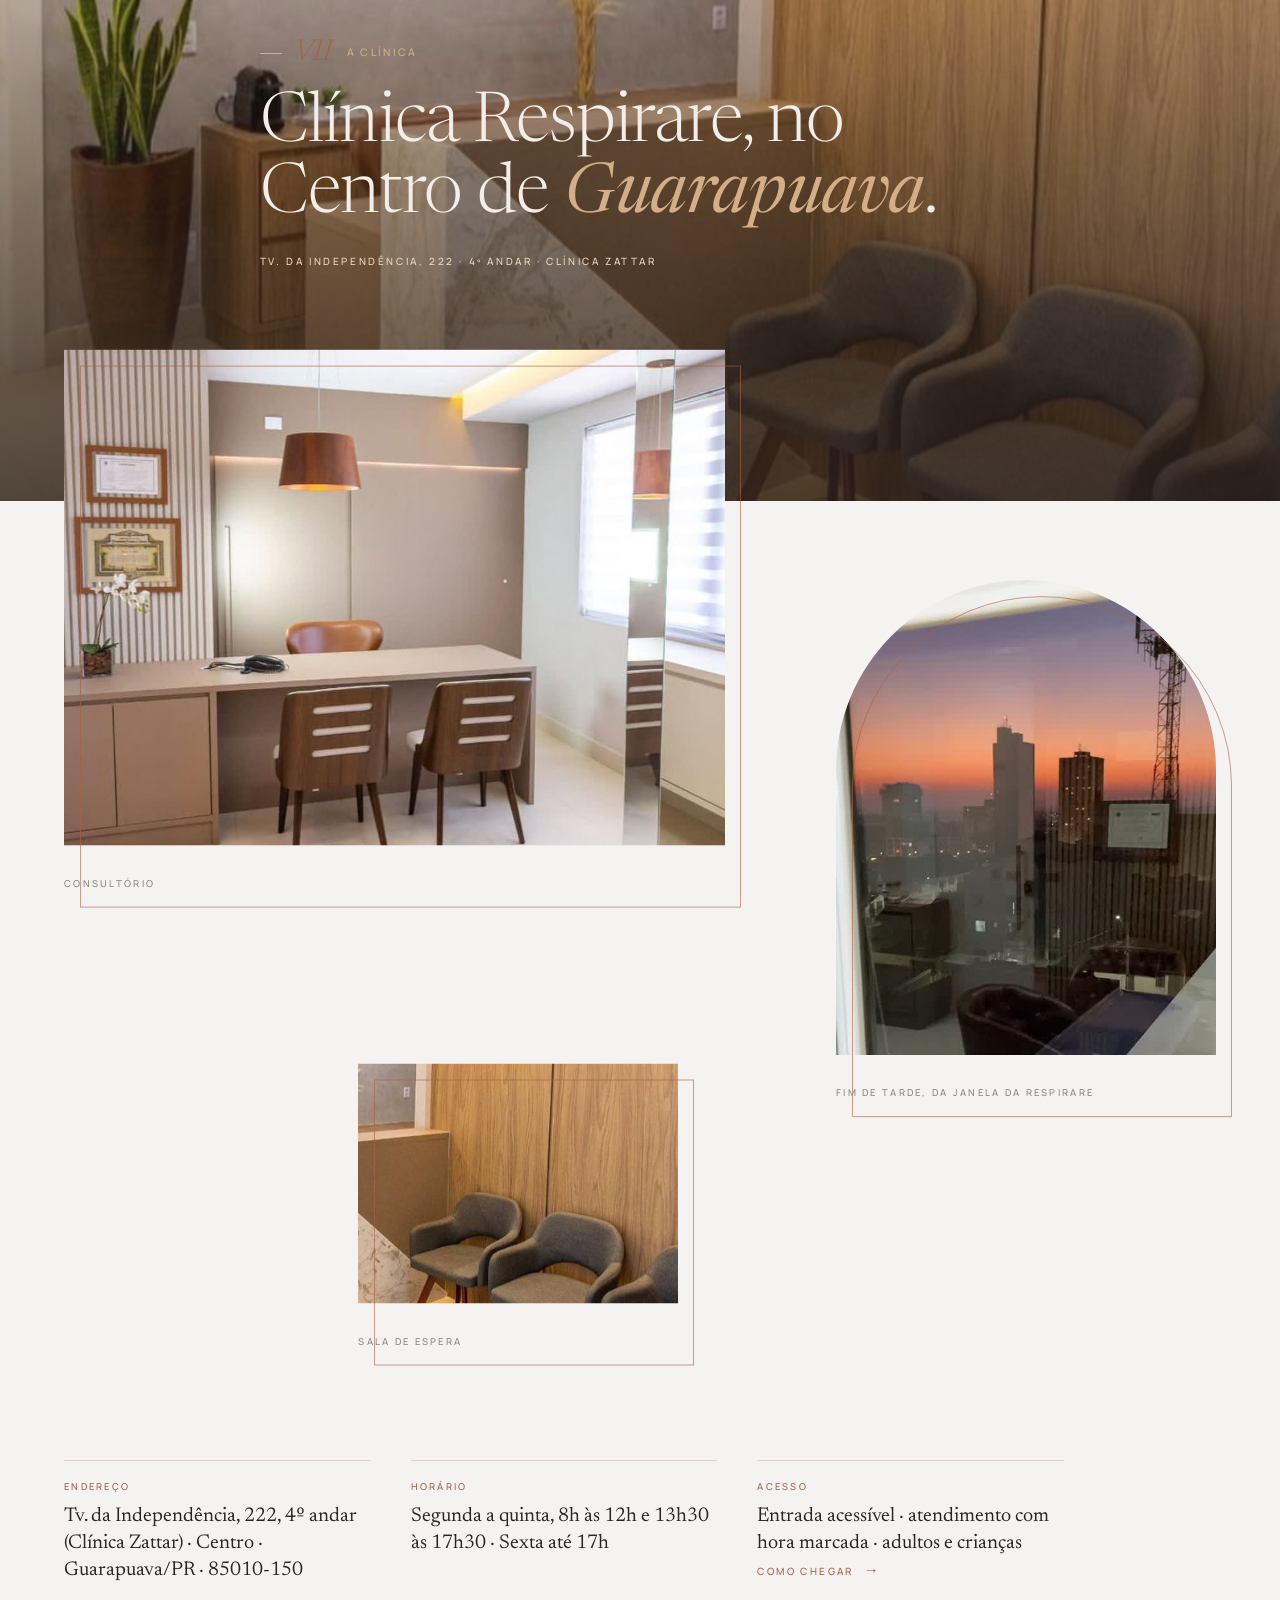
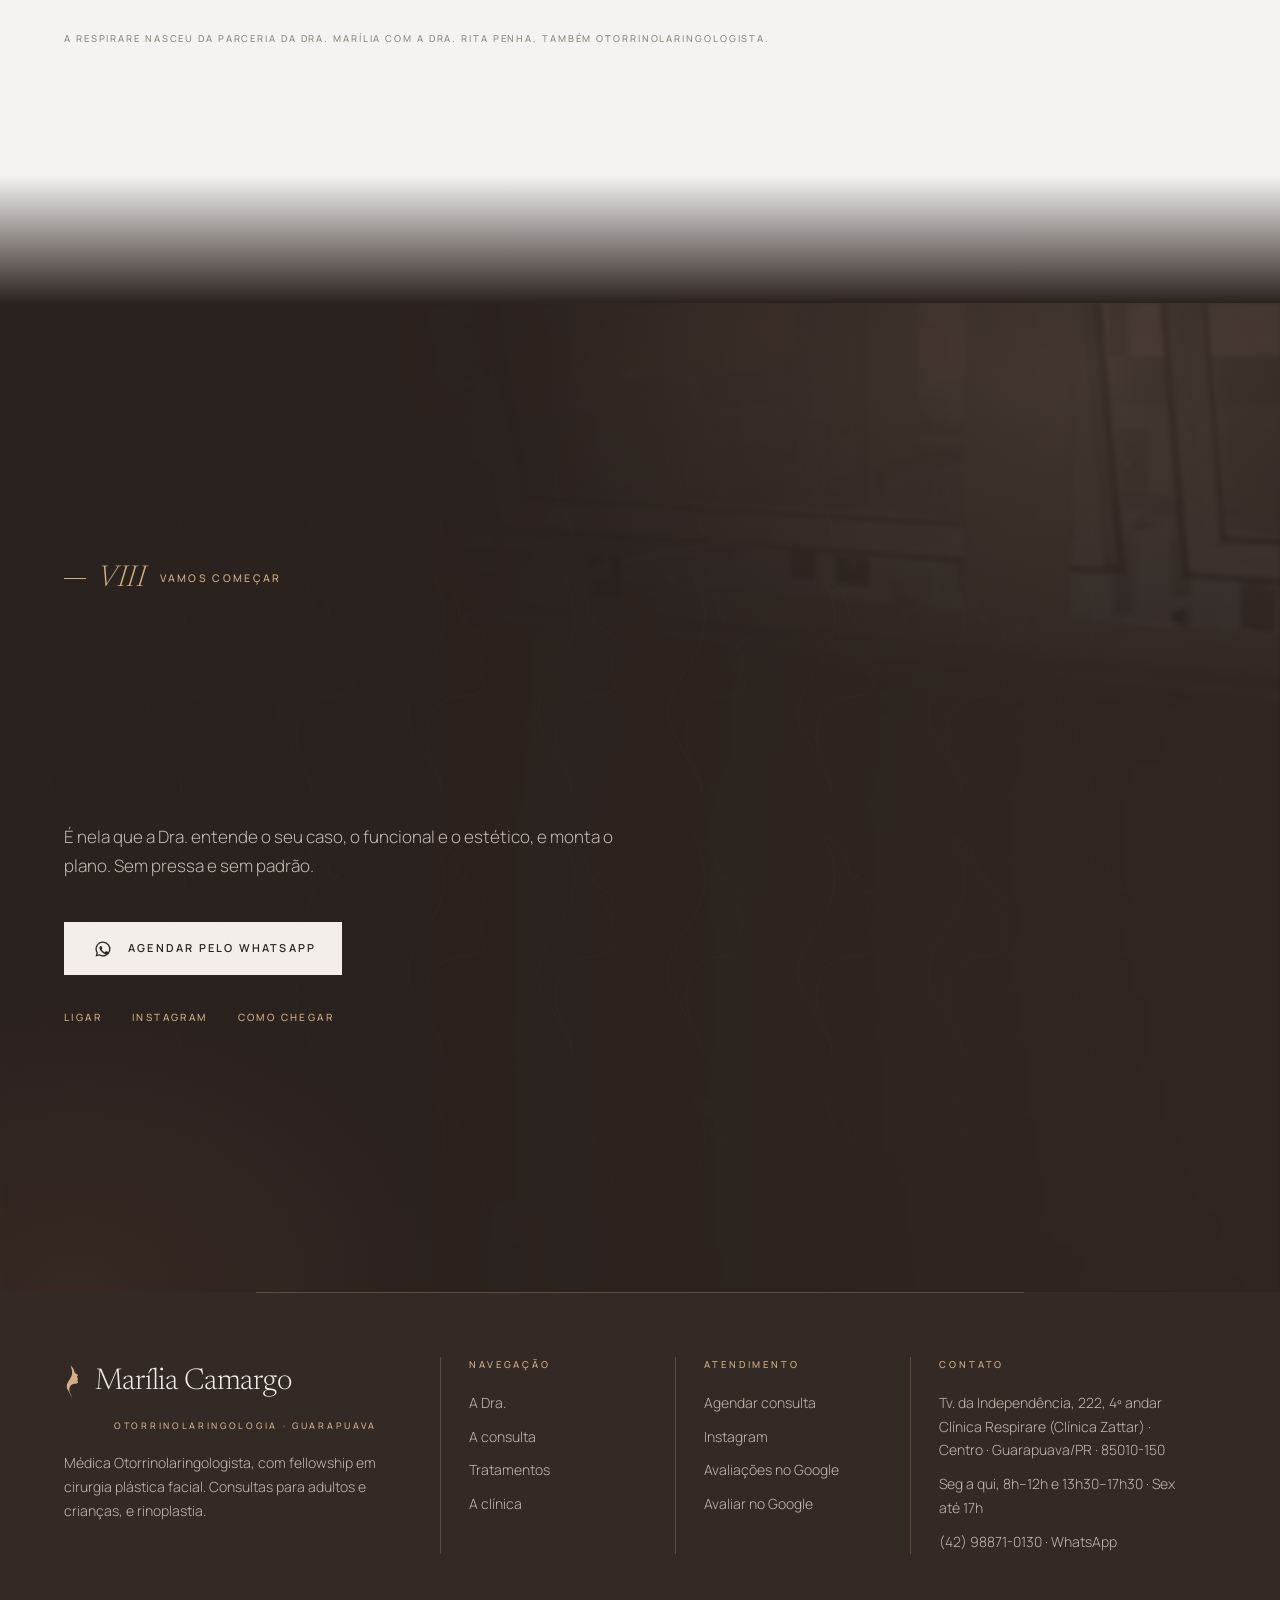
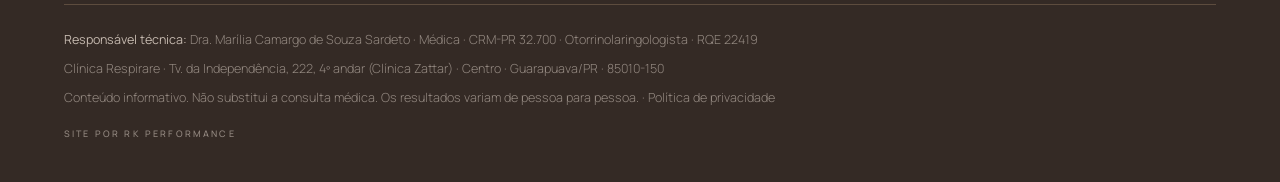
==== commit a6ddb331: "Versão de entrega: WhatsApp e telefone reais, sem aviso de prévia, privacidade e 404 - botões de age" ====
--- a/index.html
+++ b/index.html
@@ -12,11 +12,13 @@
 <meta property="og:description" content="Respirar bem e um nariz em harmonia com o rosto. Médica otorrinolaringologista, fellowship em cirurgia plástica facial. Clínica Respirare, Centro de Guarapuava.">
 <meta property="og:image" content="https://joaovitorrk.github.io/marilia-camargo-site/media/og.jpg">
 <meta property="og:locale" content="pt_BR">
+<meta property="og:url" content="https://joaovitorrk.github.io/marilia-camargo-site/">
 <link rel="icon" href="data:image/svg+xml,<svg xmlns='http://www.w3.org/2000/svg' viewBox='0 0 64 64'><rect width='64' height='64' rx='32' fill='%23F5F3F1'/><g transform='translate%2820.3 6.6%29 scale%280.09%29'><path d='M99.7 30.0 C99.5 30.5 100.9 32.9 101.6 34.3 C102.3 35.7 103.0 37.2 103.7 38.6 C104.5 40.1 105.2 41.5 105.9 42.9 C106.6 44.4 107.1 45.8 107.8 47.2 C108.4 48.7 109.0 50.1 109.7 51.6 C110.3 53.0 111.0 54.4 111.5 55.9 C112.1 57.3 112.6 58.7 113.2 60.2 C113.7 61.6 114.3 63.0 114.8 64.5 C115.3 65.9 115.7 67.4 116.1 68.8 C116.6 70.2 117.0 71.7 117.5 73.1 C117.9 74.5 118.4 76.0 118.8 77.4 C119.2 78.9 119.5 80.3 119.9 81.7 C120.3 83.2 120.9 84.6 121.2 86.0 C121.6 87.5 121.8 88.9 122.1 90.3 C122.3 91.8 122.6 93.2 122.9 94.7 C123.1 96.1 123.4 97.5 123.7 99.0 C123.9 100.4 124.3 101.8 124.5 103.3 C124.7 104.7 124.6 106.1 124.7 107.6 C124.9 109.0 125.2 110.5 125.3 111.9 C125.4 113.3 125.5 114.8 125.6 116.2 C125.6 117.6 125.7 119.1 125.8 120.5 C125.9 122.0 126.0 123.4 126.1 124.8 C126.1 126.3 126.1 127.7 126.1 129.1 C126.1 130.6 126.2 132.0 126.1 133.4 C126.0 134.9 125.6 136.3 125.6 137.8 C125.5 139.2 125.6 140.6 125.6 142.1 C125.5 143.5 125.2 144.9 125.0 146.4 C124.8 147.8 124.7 149.3 124.5 150.7 C124.3 152.1 123.9 153.6 123.7 155.0 C123.4 156.4 123.1 157.9 122.9 159.3 C122.6 160.7 122.3 162.2 122.1 163.6 C121.8 165.1 121.6 166.5 121.2 167.9 C120.9 169.4 120.3 170.8 119.9 172.2 C119.4 173.7 119.0 175.1 118.6 176.6 C118.1 178.0 117.7 179.4 117.2 180.9 C116.8 182.3 116.4 183.7 115.9 185.2 C115.3 186.6 114.6 188.0 114.0 189.5 C113.4 190.9 112.9 192.4 112.4 193.8 C111.8 195.2 111.1 196.7 110.5 198.1 C109.8 199.5 109.0 201.0 108.3 202.4 C107.6 203.9 107.1 205.3 106.4 206.7 C105.7 208.2 104.8 209.6 104.0 211.0 C103.2 212.5 102.6 213.9 101.8 215.3 C101.1 216.8 100.3 218.2 99.4 219.7 C98.6 221.1 97.6 222.5 96.7 224.0 C95.9 225.4 95.2 226.8 94.3 228.3 C93.5 229.7 92.5 231.1 91.6 232.6 C90.7 234.0 89.8 235.5 88.9 236.9 C88.0 238.3 87.1 239.8 86.2 241.2 C85.3 242.6 84.5 244.1 83.5 245.5 C82.6 247.0 81.5 248.4 80.6 249.8 C79.7 251.3 79.0 252.7 78.1 254.1 C77.2 255.6 76.1 257.0 75.2 258.4 C74.3 259.9 73.6 261.3 72.8 262.8 C71.9 264.2 70.9 265.6 70.1 267.1 C69.2 268.5 68.5 269.9 67.6 271.4 C66.8 272.8 65.8 274.3 64.9 275.7 C64.1 277.1 63.3 278.6 62.5 280.0 C61.7 281.4 60.9 282.9 60.1 284.3 C59.3 285.7 58.7 287.2 57.9 288.6 C57.2 290.1 56.5 291.5 55.8 292.9 C55.1 294.4 54.5 295.8 53.9 297.2 C53.3 298.7 52.6 300.1 52.0 301.6 C51.4 303.0 50.9 304.4 50.4 305.9 C49.9 307.3 49.3 308.7 48.8 310.2 C48.3 311.6 47.9 313.0 47.4 314.5 C47.0 315.9 46.5 317.4 46.1 318.8 C45.7 320.2 45.4 321.7 45.0 323.1 C44.6 324.5 44.2 326.0 43.9 327.4 C43.7 328.9 43.6 330.3 43.4 331.7 C43.2 333.2 42.8 334.6 42.6 336.0 C42.4 337.5 42.4 338.9 42.3 340.3 C42.2 341.8 42.1 343.2 42.0 344.7 C42.0 346.1 42.0 347.5 42.0 349.0 C42.0 350.4 42.0 351.8 42.0 353.3 C42.1 354.7 42.2 356.1 42.3 357.6 C42.4 359.0 42.6 360.5 42.9 361.9 C43.1 363.3 43.3 364.8 43.7 366.2 C44.0 367.6 44.3 369.1 44.7 370.5 C45.1 372.0 45.5 373.4 46.1 374.8 C46.6 376.3 47.4 377.7 48.0 379.1 C48.6 380.6 49.0 382.0 49.6 383.4 C50.2 384.9 51.0 386.3 51.7 387.8 C52.5 389.2 53.1 390.6 53.9 392.1 C54.7 393.5 55.5 394.9 56.3 396.4 C57.1 397.8 57.9 399.3 58.7 400.7 C59.6 402.1 60.5 403.6 61.4 405.0 C62.3 406.4 63.2 407.9 64.1 409.3 C65.0 410.7 66.0 412.2 66.8 413.6 C67.7 415.1 68.4 416.5 69.3 417.9 C70.1 419.4 70.9 420.8 71.7 422.2 C72.5 423.7 73.3 425.1 74.1 426.6 C74.9 428.0 75.5 429.4 76.3 430.9 C77.0 432.3 77.7 433.7 78.4 435.2 C79.1 436.6 79.9 438.0 80.6 439.5 C81.2 440.9 81.8 442.4 82.5 443.8 C83.1 445.2 83.9 446.7 84.6 448.1 C85.3 449.5 85.9 451.0 86.5 452.4 C87.1 453.9 87.7 455.3 88.4 456.7 C89.0 458.2 89.6 459.6 90.3 461.0 C90.9 462.5 91.7 463.9 92.4 465.3 C93.1 466.8 93.9 468.2 94.6 469.7 C95.3 471.1 96.0 472.5 96.7 474.0 C97.5 475.4 98.3 476.8 99.2 478.3 C100.0 479.7 101.0 481.1 101.8 482.6 C102.7 484.0 103.5 485.5 104.3 486.9 C105.1 488.3 105.9 489.8 106.7 491.2 C107.5 492.6 108.1 494.1 108.9 495.5 C109.6 497.0 110.3 498.4 111.0 499.8 C111.7 501.3 112.3 502.7 112.9 504.1 C113.5 505.6 114.2 507.0 114.8 508.4 C115.3 509.9 115.7 511.3 116.1 512.8 C116.5 514.2 116.8 515.6 117.2 517.1 C117.6 518.5 118.0 519.9 118.3 521.4 C118.6 522.8 118.9 524.3 119.1 525.7 C119.3 527.1 119.1 529.3 119.4 530.0 C119.6 530.7 120.3 530.7 120.4 530.0 C120.6 529.3 120.5 527.1 120.4 525.7 C120.3 524.3 120.1 522.8 119.9 521.4 C119.7 519.9 119.6 518.5 119.4 517.1 C119.1 515.6 118.8 514.2 118.6 512.8 C118.3 511.3 118.1 509.9 117.7 508.4 C117.4 507.0 117.1 505.6 116.7 504.1 C116.3 502.7 115.8 501.3 115.3 499.8 C114.9 498.4 114.5 497.0 114.0 495.5 C113.5 494.1 112.9 492.6 112.4 491.2 C111.8 489.8 111.1 488.3 110.5 486.9 C109.8 485.5 109.2 484.0 108.6 482.6 C108.0 481.1 107.3 479.7 106.7 478.3 C106.1 476.8 105.4 475.4 104.8 474.0 C104.2 472.5 103.6 471.1 102.9 469.7 C102.3 468.2 101.4 466.8 100.8 465.3 C100.1 463.9 99.6 462.5 98.9 461.0 C98.2 459.6 97.4 458.2 96.7 456.7 C96.1 455.3 95.4 453.9 94.8 452.4 C94.3 451.0 93.8 449.5 93.2 448.1 C92.7 446.7 92.1 445.2 91.6 443.8 C91.1 442.4 90.7 440.9 90.3 439.5 C89.8 438.0 89.4 436.6 88.9 435.2 C88.5 433.7 88.0 432.3 87.6 430.9 C87.2 429.4 86.9 428.0 86.5 426.6 C86.1 425.1 85.7 423.7 85.4 422.2 C85.1 420.8 84.8 419.4 84.6 417.9 C84.4 416.5 84.2 415.1 84.1 413.6 C83.9 412.2 83.9 410.7 83.8 409.3 C83.7 407.9 83.4 406.4 83.3 405.0 C83.1 403.6 83.0 402.1 83.0 400.7 C83.0 399.3 83.2 397.8 83.3 396.4 C83.3 394.9 83.4 393.5 83.5 392.1 C83.6 390.6 83.7 389.2 83.8 387.8 C83.9 386.3 83.9 384.9 84.1 383.4 C84.2 382.0 84.6 380.6 84.9 379.1 C85.2 377.7 85.6 376.3 86.0 374.8 C86.3 373.4 86.7 372.0 87.0 370.5 C87.4 369.1 87.7 367.6 88.1 366.2 C88.6 364.8 89.2 363.3 89.7 361.9 C90.3 360.5 90.7 359.0 91.3 357.6 C92.0 356.1 92.7 354.7 93.5 353.3 C94.3 351.8 95.1 350.4 95.9 349.0 C96.8 347.5 97.7 346.1 98.6 344.7 C99.6 343.2 100.5 341.7 101.6 340.3 C102.6 339.0 103.6 337.7 104.8 336.3 C106.0 334.9 107.5 333.4 108.9 332.0 C110.2 330.6 111.7 329.2 113.2 328.0 C114.6 326.7 116.0 325.5 117.5 324.5 C118.9 323.4 120.3 322.4 121.8 321.5 C123.2 320.6 124.7 319.8 126.1 319.1 C127.5 318.3 129.0 317.6 130.4 316.9 C131.8 316.2 133.3 315.6 134.7 315.0 C136.2 314.4 137.6 313.9 139.0 313.4 C140.5 312.9 141.9 312.5 143.3 312.1 C144.8 311.7 146.2 311.3 147.6 311.0 C149.1 310.6 150.5 310.2 152.0 309.9 C153.4 309.6 154.8 309.3 156.3 309.1 C157.7 308.9 159.1 308.7 160.6 308.6 C162.0 308.4 163.5 308.2 164.9 308.0 C166.3 307.8 167.8 307.7 169.2 307.5 C170.6 307.3 172.1 307.2 173.5 306.9 C174.9 306.7 176.4 306.4 177.8 306.1 C179.3 305.9 180.7 305.8 182.1 305.6 C183.6 305.4 185.0 305.1 186.4 304.8 C187.9 304.5 189.3 304.1 190.7 303.7 C192.2 303.3 193.6 303.0 195.1 302.6 C196.5 302.3 197.9 302.0 199.4 301.6 C200.8 301.1 202.2 300.3 203.7 299.7 C205.1 299.0 206.6 298.4 208.0 297.5 C209.4 296.6 211.0 295.5 212.3 294.3 C213.6 293.0 214.7 291.4 215.5 290.0 C216.4 288.5 217.0 287.1 217.4 285.7 C217.8 284.2 217.9 282.8 218.0 281.3 C218.0 279.9 218.0 278.5 217.7 277.0 C217.4 275.6 217.0 274.2 216.3 272.7 C215.7 271.3 214.9 269.9 213.9 268.4 C212.9 267.0 211.4 265.5 210.4 264.1 C209.4 262.7 208.5 261.2 208.0 259.8 C207.5 258.4 207.3 256.9 207.5 255.5 C207.6 254.0 208.0 252.6 208.8 251.2 C209.6 249.7 210.9 248.3 212.0 246.9 C213.2 245.5 214.8 244.2 215.5 242.8 C216.3 241.4 216.6 239.9 216.3 238.5 C216.1 237.1 215.0 235.7 213.9 234.5 C212.8 233.3 210.0 232.5 209.6 231.2 C209.2 230.0 210.8 228.4 211.5 226.9 C212.2 225.5 213.3 224.1 213.9 222.6 C214.5 221.2 214.9 219.7 215.0 218.3 C215.0 216.9 214.9 215.3 214.2 214.0 C213.4 212.7 211.8 211.6 210.4 210.8 C209.1 210.0 207.5 209.9 206.1 209.1 C204.7 208.4 202.9 207.4 201.8 206.2 C200.7 205.0 199.7 203.3 199.4 201.9 C199.1 200.4 199.4 199.0 199.9 197.6 C200.4 196.1 201.5 194.7 202.6 193.3 C203.7 191.8 205.3 190.3 206.6 188.9 C207.9 187.6 209.2 186.3 210.4 184.9 C211.6 183.5 213.0 182.0 213.9 180.6 C214.9 179.2 215.5 177.7 216.1 176.3 C216.6 174.8 217.1 173.4 217.1 172.0 C217.2 170.5 217.1 169.1 216.3 167.7 C215.6 166.3 213.9 164.7 212.6 163.6 C211.2 162.6 209.7 162.1 208.3 161.5 C206.8 160.8 205.4 160.2 203.9 159.6 C202.5 159.0 201.1 158.3 199.6 157.7 C198.2 157.1 196.8 156.5 195.3 155.8 C193.9 155.1 192.5 154.2 191.0 153.4 C189.6 152.5 188.1 151.6 186.7 150.7 C185.3 149.8 183.8 149.0 182.4 148.0 C181.0 147.0 179.5 145.9 178.1 144.8 C176.7 143.6 175.2 142.3 173.8 141.0 C172.4 139.6 170.9 138.1 169.7 136.7 C168.6 135.2 166.6 133.5 166.8 132.4 C167.0 131.2 169.4 130.9 170.8 129.9 C172.2 129.0 173.8 127.9 175.1 126.7 C176.4 125.5 177.6 124.1 178.6 122.7 C179.7 121.3 181.5 118.7 181.3 118.4 C181.1 118.0 178.9 119.8 177.5 120.5 C176.2 121.2 174.7 122.0 173.2 122.7 C171.8 123.4 170.4 124.2 168.9 124.8 C167.5 125.5 165.8 126.7 164.6 126.4 C163.4 126.2 162.4 124.5 161.7 123.2 C160.9 122.0 160.7 120.3 160.3 118.9 C159.9 117.5 159.5 116.0 159.2 114.6 C158.9 113.2 158.6 111.7 158.4 110.3 C158.2 108.8 158.1 107.4 157.9 106.0 C157.7 104.5 157.4 103.1 157.1 101.7 C156.8 100.2 156.4 98.8 156.0 97.3 C155.6 95.9 155.3 94.5 154.9 93.0 C154.5 91.6 154.1 90.2 153.6 88.7 C153.0 87.3 152.3 85.9 151.7 84.4 C151.1 83.0 150.5 81.5 149.8 80.1 C149.1 78.7 148.4 77.2 147.6 75.8 C146.9 74.4 146.0 72.9 145.2 71.5 C144.4 70.1 143.7 68.6 142.8 67.2 C141.9 65.7 140.9 64.3 139.8 62.9 C138.8 61.4 137.8 60.0 136.6 58.6 C135.4 57.1 133.9 55.7 132.6 54.2 C131.2 52.8 129.9 51.3 128.5 49.9 C127.1 48.5 125.6 47.2 124.2 45.9 C122.8 44.6 121.3 43.5 119.9 42.4 C118.5 41.3 117.0 40.2 115.6 39.2 C114.2 38.1 112.7 37.1 111.3 36.2 C109.8 35.3 108.4 34.6 107.0 33.8 C105.5 32.9 103.9 31.7 102.7 31.1 C101.4 30.4 99.9 29.5 99.7 30.0 Z' fill='%2336362F' fill-rule='evenodd'/></g></svg>">
 <link rel="preconnect" href="https://fonts.googleapis.com">
 <link rel="preconnect" href="https://fonts.gstatic.com" crossorigin>
 <link href="https://fonts.googleapis.com/css2?family=Newsreader:ital,opsz,wght@0,6..72,300;0,6..72,400;1,6..72,300;1,6..72,400&family=Manrope:wght@300;400;500;600&display=swap" rel="stylesheet">
 <link rel="stylesheet" href="assets/site.css">
+<script type="application/ld+json">{"@context":"https://schema.org","@type":"Physician","@id":"https://joaovitorrk.github.io/marilia-camargo-site/#medica","name":"Dra. Marília Camargo Sardeto","alternateName":"Dra. Marília Camargo","description":"Médica otorrinolaringologista, com fellowship em cirurgia plástica facial e foco em rinoplastia. Atende adultos e crianças na Clínica Respirare, no Centro de Guarapuava/PR.","medicalSpecialty":"Otolaryngologic","url":"https://joaovitorrk.github.io/marilia-camargo-site/","image":"https://joaovitorrk.github.io/marilia-camargo-site/media/og.jpg","telephone":"+55-42-98871-0130","address":{"@type":"PostalAddress","streetAddress":"Tv. da Independência, 222, 4º andar (Clínica Zattar)","addressLocality":"Guarapuava","addressRegion":"PR","postalCode":"85010-150","addressCountry":"BR"},"geo":{"@type":"GeoCoordinates","latitude":-25.3951785,"longitude":-51.4634695},"openingHoursSpecification":[{"@type":"OpeningHoursSpecification","dayOfWeek":["Monday","Tuesday","Wednesday","Thursday"],"opens":"08:00","closes":"12:00"},{"@type":"OpeningHoursSpecification","dayOfWeek":["Monday","Tuesday","Wednesday","Thursday"],"opens":"13:30","closes":"17:30"},{"@type":"OpeningHoursSpecification","dayOfWeek":"Friday","opens":"08:00","closes":"12:00"},{"@type":"OpeningHoursSpecification","dayOfWeek":"Friday","opens":"13:30","closes":"17:00"}],"hasMap":"https://www.google.com/maps/place/?q=place_id:ChIJm2TAFR4375QR_OdMRcX5v30","sameAs":["https://www.instagram.com/dramariliacamargo_otorrino/","https://www.facebook.com/dramariliacamargo/"]}</script>
 </head>
 <body>
 <div class="grao" aria-hidden="true"></div>
@@ -31,7 +33,6 @@
   <div class="nome">Marília <em>Camargo</em><small>Otorrinolaringologia · Guarapuava</small></div>
 </div>
 
-<div class="aviso"><span class="longo">Prévia · RK Performance · textos e dados a confirmar com a Dra. Marília</span><span class="curto">Prévia · RK Performance · a confirmar</span></div>
 
 <header class="topo" id="topo">
   <a class="marca" href="#inicio" aria-label="Dra. Marília Camargo, início"><svg class="mono" viewBox="0 0 260 560" aria-hidden="true"><use href="#perfil"/></svg><span class="n">Marília Camargo</span><span class="i">Otorrino</span></a>
@@ -40,7 +41,7 @@
     <a class="lk" href="#consulta">A consulta</a>
     <a class="lk" href="#tratamentos">Tratamentos</a>
     <a class="lk" href="#consultorio">A clínica</a>
-    <a class="btn pq" href="#" data-demo="wa" data-msg="Olá! Vim pelo site e quero agendar uma consulta com a Dra. Marília.">Agendar<svg class="seta" aria-hidden="true"><use href="#seta"/></svg></a>
+    <a class="btn pq" href="https://wa.me/5542988710130?text=Ol%C3%A1%21%20Vim%20pelo%20site%20e%20quero%20agendar%20uma%20consulta%20com%20a%20Dra.%20Mar%C3%ADlia." target="_blank" rel="noopener">Agendar<svg class="seta" aria-hidden="true"><use href="#seta"/></svg></a>
   </nav>
 </header>
 
@@ -51,14 +52,14 @@
   <svg class="marca-agua" viewBox="0 0 260 560" preserveAspectRatio="xMidYMid meet" aria-hidden="true" data-parallax="-0.06"><use href="#perfil"/></svg>
   <div class="wrap">
     <div class="cabeca">
-      <p class="rot">Médica otorrinolaringologista · CRM-PR 32.700 · RQE 22419<sup class="conf" title="Conforme a bio e as legendas dela; conferir na consulta pública do CFM"></sup></p>
+      <p class="rot">Médica otorrinolaringologista · CRM-PR 32.700 · RQE 22419</p>
       <h1>Dra. Marília <em>Camargo</em></h1>
     </div>
     <div class="texto">
       <p class="sub so-pc">Respirar bem e um nariz em harmonia com o rosto. Otorrinolaringologia para adultos e crianças, com fellowship em cirurgia plástica facial e foco em rinoplastia, no Centro de Guarapuava.</p>
       <p class="sub so-cel">Respirar bem e um nariz em harmonia com o rosto. Otorrino para adultos e crianças, com foco em rinoplastia.</p>
       <div class="acoes">
-        <a class="btn" href="#" data-demo="wa" data-msg="Olá! Vim pelo site e quero agendar uma consulta com a Dra. Marília.">Agendar consulta<svg class="seta" aria-hidden="true"><use href="#seta"/></svg></a>
+        <a class="btn" href="https://wa.me/5542988710130?text=Ol%C3%A1%21%20Vim%20pelo%20site%20e%20quero%20agendar%20uma%20consulta%20com%20a%20Dra.%20Mar%C3%ADlia." target="_blank" rel="noopener">Agendar consulta<svg class="seta" aria-hidden="true"><use href="#seta"/></svg></a>
         <a class="btn linha" href="rinoplastia-guarapuava/">Rinoplastia<svg class="seta" aria-hidden="true"><use href="#seta"/></svg></a>
       </div>
       <a class="google" href="#avaliacoes"><span class="est">★★★★★</span><b>4,7</b><span>no Google · 25 avaliações</span></a>
@@ -102,16 +103,15 @@
     <div class="texto">
       <p class="rot"><i class="cap">I</i>Sobre a Dra.</p>
       <h2 class="rv tit">O funcional e o estético, tratados <em>juntos</em>.</h2>
-      <p class="rv">Médica formada pela PUC-PR, com residência em Otorrinolaringologia no Hospital da Cruz Vermelha Brasileira, título de especialista pela AMB e pela ABORL-CCF e fellowship em Cirurgia Plástica Facial, com ênfase em rinoplastia.<sup class="conf" title="Formação conforme a página de docentes da Unicentro e o Doctoralia; a confirmar com ela"></sup></p>
-      <p class="rv d1">Atende adultos e crianças de todas as idades, do nariz trancado e da sinusite à cirurgia. Na Clínica Respirare, no Centro de Guarapuava, e como professora do curso de Medicina da Unicentro.<sup class="conf" title="A confirmar"></sup></p>
+      <p class="rv">Médica formada pela PUC-PR, com residência em Otorrinolaringologia no Hospital da Cruz Vermelha Brasileira, título de especialista pela AMB e pela ABORL-CCF e fellowship em Cirurgia Plástica Facial, com ênfase em rinoplastia.</p>
+      <p class="rv d1">Atende adultos e crianças de todas as idades, do nariz trancado e da sinusite à cirurgia. Na Clínica Respirare, no Centro de Guarapuava, e como professora do curso de Medicina da Unicentro.</p>
       <blockquote class="cita rv tit">“Acredito muito no tratamento integrado entre a parte funcional e a parte estética da face.”</blockquote>
       <ul class="fatos rv d2">
-        <li><b>2013</b><span>Medicina pela PUC-PR<sup class="conf" title="A confirmar"></sup></span></li>
-        <li><b>2017</b><span>Título de especialista pela AMB e pela ABORL-CCF<sup class="conf" title="A confirmar"></sup></span></li>
-        <li><b>2018</b><span>Fellowship em Cirurgia Plástica Facial, com ênfase em rinoplastia<sup class="conf" title="A confirmar"></sup></span></li>
-        <li><b>Unicentro</b><span>Professora do curso de Medicina<sup class="conf" title="A confirmar"></sup></span></li>
+        <li><b>2013</b><span>Medicina pela PUC-PR</span></li>
+        <li><b>2017</b><span>Título de especialista pela AMB e pela ABORL-CCF</span></li>
+        <li><b>2018</b><span>Fellowship em Cirurgia Plástica Facial, com ênfase em rinoplastia</span></li>
+        <li><b>Unicentro</b><span>Professora do curso de Medicina</span></li>
       </ul>
-      <p class="nota-conf">· os pontos marcam dados a confirmar com a Dra.</p>
     </div>
   </div>
 </section>
@@ -128,7 +128,7 @@
     </div>
     <ol class="etapas rv">
       <li><span class="n">01</span><h3>Escuta</h3><p>A queixa, o histórico e o que incomoda: respirar, dormir, a aparência do nariz, ou tudo junto.</p></li>
-      <li><span class="n">02</span><h3>Exame</h3><p>Nariz, ouvidos e garganta. Quando precisa, endoscopia nasal e exames de imagem.<sup class="conf" title="A confirmar"></sup></p></li>
+      <li><span class="n">02</span><h3>Exame</h3><p>Nariz, ouvidos e garganta. Quando precisa, endoscopia nasal e exames de imagem.</p></li>
       <li><span class="n">03</span><h3>Planejamento</h3><p>Na rinoplastia, o nariz é planejado no contexto do rosto inteiro, com fotos e simulação no programa, para conversar melhor sobre ele.</p></li>
       <li><span class="n">04</span><h3>Acompanhamento</h3><p>Retornos marcados. Boa parte do resultado de uma cirurgia depende do pós-operatório.</p></li>
     </ol>
@@ -141,7 +141,7 @@
     <div class="cabeca">
       <p class="rot"><i class="cap">III</i>O que fazemos</p>
       <h2 class="rv tit">O foco é a <em>rinoplastia</em>.</h2>
-      <p class="lede rv d1">É o assunto de quase todos os posts dela. No consultório, a Dra. também atende o que ela mesma explica no Instagram: nariz trancado, septo, ronco, garganta e ouvido, de adultos e crianças.</p>
+      <p class="lede rv d1">A rinoplastia é o centro do trabalho da Dra. Marília. No consultório, ela também cuida do nariz trancado, do septo, do ronco, da garganta e do ouvido, de adultos e crianças.</p>
     </div>
     <a class="foco rv" href="rinoplastia-guarapuava/">
       <span class="i">I</span>
@@ -152,7 +152,7 @@
       </span>
       <span class="circ"><svg aria-hidden="true"><use href="#seta"/></svg></span>
     </a>
-    <p class="rot tambem rv">Também no consultório · o que ela explica no Instagram</p>
+    <p class="rot tambem rv">Também no consultório</p>
     <ol class="indice compacto rv d1">
       <li><span class="i">II</span><h3>Desvio de septo</h3><p>Septoplastia, ou junto com a rinoplastia (rinosseptoplastia), quando o lado mais trancado compromete a respiração.</p></li>
       <li><span class="i">III</span><h3>Nariz trancado e rinite</h3><p>Diagnóstico e tratamento, inclusive da dependência do descongestionante nasal.</p></li>
@@ -161,7 +161,7 @@
       <li><span class="i">VI</span><h3>Ouvido e audição</h3><p>Otites, tubo de ventilação nas crianças, zumbido e perda auditiva.</p></li>
       <li><span class="i">VII</span><h3>Otoplastia</h3><p>Correção da orelha de abano, em crianças e adultos.</p></li>
     </ol>
-    <p class="nota-conf">A lista segue o que ela publica no Instagram e nos destaques. Sem página própria por enquanto: a indicação é feita na consulta.</p>
+    <p class="nota-conf">A indicação de cada tratamento é feita na consulta, depois do exame.</p>
   </div>
 </section>
 
@@ -190,13 +190,13 @@
       <li>
         <span class="n">02<small>Cirurgia</small></span>
         <div><b>Em hospital, com enxerto próprio</b>
-          <ul><li>A estrutura da ponta usa a cartilagem do seu próprio septo, na maioria dos casos</li><li>Orelha ou costela só quando o septo não basta ou já foi operado</li><li>Anestesia, duração e internação conforme o caso<sup class="conf" title="A confirmar"></sup></li></ul>
+          <ul><li>A estrutura da ponta usa a cartilagem do seu próprio septo, na maioria dos casos</li><li>Orelha ou costela só quando o septo não basta ou já foi operado</li><li>Anestesia, duração e internação conforme o caso</li></ul>
           <p>Rinoplastia é cirurgia: só médico faz.</p></div>
       </li>
       <li>
         <span class="n">03<small>Primeira semana</small></span>
         <div><b>Sem tampão, na maioria dos casos</b>
-          <ul><li>Quando o nariz vai ficar mais trancado, splints de silicone por 3 a 7 dias, e você respira através deles</li><li>Dormir de barriga para cima, com a cabeça elevada</li><li>Curativo até a retirada, no retorno<sup class="conf" title="A confirmar"></sup></li></ul>
+          <ul><li>Quando o nariz vai ficar mais trancado, splints de silicone por 3 a 7 dias, e você respira através deles</li><li>Dormir de barriga para cima, com a cabeça elevada</li><li>Curativo até a retirada, no retorno</li></ul>
           <p>Um pouco de roxo é esperado.</p></div>
       </li>
       <li>
@@ -246,9 +246,9 @@
       <p class="quem-disse rv d1">Dra. Marília Camargo · sobre a rinoplastia, no Instagram · agosto de 2023</p>
     </div>
     <dl class="numeros rv d1">
-      <div><dd>2013</dd><dt>Medicina pela PUC-PR<sup class="conf" title="A confirmar"></sup></dt></div>
-      <div><dd>2017</dd><dt>Título de especialista · AMB · ABORL-CCF<sup class="conf" title="A confirmar"></sup></dt></div>
-      <div><dd>2018</dd><dt>Fellowship em cirurgia plástica facial · ênfase em rinoplastia<sup class="conf" title="A confirmar"></sup></dt></div>
+      <div><dd>2013</dd><dt>Medicina pela PUC-PR</dt></div>
+      <div><dd>2017</dd><dt>Título de especialista · AMB · ABORL-CCF</dt></div>
+      <div><dd>2018</dd><dt>Fellowship em cirurgia plástica facial · ênfase em rinoplastia</dt></div>
     </dl>
   </div>
 </section>
@@ -277,7 +277,7 @@
       <li><span class="est" aria-label="5 estrelas">★★★★★</span><blockquote>“Desde a marcação da primeira consulta até os retornos no pós-operatório, sempre fui muito bem atendida. Com respeito, sensibilidade e muito cuidado.”</blockquote><p class="quem">Sheila R. · abril de 2025 · no Google</p></li>
       <li><span class="est" aria-label="5 estrelas">★★★★★</span><blockquote>“Dra. Marília sempre muito atenciosa e competente em seus atendimentos.”</blockquote><p class="quem">Francini D. · março de 2024 · no Google</p></li>
     </ol>
-    <p class="nota-conf av-nota-conf">Trechos de avaliações públicas da ficha do Google, sem mudar o sentido. No site final, só entram com a autorização de cada paciente.<sup class="conf" title="Autorização a pedir"></sup></p>
+    <p class="nota-conf av-nota-conf">Trechos de avaliações publicadas na ficha do Google.</p>
   </div>
 </section>
 
@@ -296,12 +296,12 @@
   <div class="wrap">
     <div class="tira">
       <div class="quadro q1 r43 rv" data-parallax="-0.05"><div class="img"><img src="media/consultorio.jpg" width="1170" height="1159" alt="Consultório da Dra. Marília na Clínica Respirare" loading="lazy"></div><p class="leg">Consultório</p></div>
-      <div class="quadro q2 arco r45 rv d1" data-parallax="0.04"><div class="img"><img src="media/janela.jpg" width="640" height="740" alt="Fim de tarde visto da janela da clínica" loading="lazy"></div><p class="leg">Fim de tarde, da janela da Respirare · dos stories dela</p></div>
+      <div class="quadro q2 arco r45 rv d1" data-parallax="0.04"><div class="img"><img src="media/janela.jpg" width="640" height="740" alt="Fim de tarde visto da janela da clínica" loading="lazy"></div><p class="leg">Fim de tarde, da janela da Respirare</p></div>
       <div class="quadro q3 r43 rv d2" data-parallax="0.02"><div class="img"><img src="media/espera.jpg" width="793" height="595" alt="Sala de espera" loading="lazy"></div><p class="leg">Sala de espera</p></div>
     </div>
     <dl class="ficha rv">
       <div><dt>Endereço</dt><dd>Tv. da Independência, 222, 4º andar (Clínica Zattar) · Centro · Guarapuava/PR · 85010-150</dd></div>
-      <div><dt>Horário</dt><dd>Segunda a quinta, 8h às 12h e 13h30 às 17h30 · Sexta até 17h<sup class="conf" title="Conforme o Google; a confirmar"></sup></dd></div>
+      <div><dt>Horário</dt><dd>Segunda a quinta, 8h às 12h e 13h30 às 17h30 · Sexta até 17h</dd></div>
       <div><dt>Acesso</dt><dd>Entrada acessível · atendimento com hora marcada · adultos e crianças<br><a class="lk-acao" href="https://www.google.com/maps/dir/?api=1&destination=Tv.+da+Independ%C3%AAncia,+222+-+Centro,+Guarapuava+-+PR" target="_blank" rel="noopener">Como chegar</a></dd></div>
     </dl>
     <p class="nota-conf">A Respirare nasceu da parceria da Dra. Marília com a Dra. Rita Penha, também otorrinolaringologista.</p>
@@ -319,10 +319,10 @@
       <h2 class="rv tit">Comece pela <em>consulta</em>.</h2>
       <p class="lede rv d1">É nela que a Dra. entende o seu caso, o funcional e o estético, e monta o plano. Sem pressa e sem padrão.</p>
       <div class="acoes rv d2">
-        <a class="btn ouro" href="#" data-demo="wa" data-msg="Olá! Vim pelo site e quero agendar uma consulta com a Dra. Marília."><svg viewBox="0 0 24 24" width="18" height="18" aria-hidden="true"><use href="#zap"/></svg>Agendar pelo WhatsApp</a>
+        <a class="btn ouro" href="https://wa.me/5542988710130?text=Ol%C3%A1%21%20Vim%20pelo%20site%20e%20quero%20agendar%20uma%20consulta%20com%20a%20Dra.%20Mar%C3%ADlia." target="_blank" rel="noopener"><svg viewBox="0 0 24 24" width="18" height="18" aria-hidden="true"><use href="#zap"/></svg>Agendar pelo WhatsApp</a>
       </div>
       <div class="links rv d3">
-        <button type="button" data-demo="tel">Ligar</button>
+        <a href="tel:+5542988710130">Ligar</a>
         <a href="https://www.instagram.com/dramariliacamargo_otorrino/" target="_blank" rel="noopener">Instagram</a>
         <a href="https://www.google.com/maps/dir/?api=1&destination=Tv.+da+Independ%C3%AAncia,+222+-+Centro,+Guarapuava+-+PR" target="_blank" rel="noopener">Como chegar</a>
       </div>
@@ -340,38 +340,25 @@
         <p>Médica Otorrinolaringologista, com fellowship em cirurgia plástica facial. Consultas para adultos e crianças, e rinoplastia.</p>
       </div>
       <div><h4>Navegação</h4><ul><li><a href="#sobre">A Dra.</a></li><li><a href="#consulta">A consulta</a></li><li><a href="#tratamentos">Tratamentos</a></li><li><a href="#consultorio">A clínica</a></li></ul></div>
-      <div><h4>Atendimento</h4><ul><li><a href="#" data-demo="wa" data-msg="Olá! Vim pelo site e quero agendar uma consulta com a Dra. Marília.">Agendar consulta</a></li><li><a href="https://www.instagram.com/dramariliacamargo_otorrino/" target="_blank" rel="noopener">Instagram</a></li><li><a href="https://www.google.com/maps/place/?q=place_id:ChIJm2TAFR4375QR_OdMRcX5v30" target="_blank" rel="noopener">Avaliações no Google</a></li><li><a href="https://search.google.com/local/writereview?placeid=ChIJm2TAFR4375QR_OdMRcX5v30" target="_blank" rel="noopener">Avaliar no Google</a></li></ul></div>
-      <div><h4>Contato</h4><p>Tv. da Independência, 222, 4º andar<br>Clínica Respirare (Clínica Zattar) · Centro · Guarapuava/PR · 85010-150</p><p style="margin-top:10px">Seg a qui, 8h–12h e 13h30–17h30 · Sex até 17h<sup class="conf"></sup></p><p style="margin-top:10px">Telefone e WhatsApp<sup class="conf"></sup></p></div>
+      <div><h4>Atendimento</h4><ul><li><a href="https://wa.me/5542988710130?text=Ol%C3%A1%21%20Vim%20pelo%20site%20e%20quero%20agendar%20uma%20consulta%20com%20a%20Dra.%20Mar%C3%ADlia." target="_blank" rel="noopener">Agendar consulta</a></li><li><a href="https://www.instagram.com/dramariliacamargo_otorrino/" target="_blank" rel="noopener">Instagram</a></li><li><a href="https://www.google.com/maps/place/?q=place_id:ChIJm2TAFR4375QR_OdMRcX5v30" target="_blank" rel="noopener">Avaliações no Google</a></li><li><a href="https://search.google.com/local/writereview?placeid=ChIJm2TAFR4375QR_OdMRcX5v30" target="_blank" rel="noopener">Avaliar no Google</a></li></ul></div>
+      <div><h4>Contato</h4><p>Tv. da Independência, 222, 4º andar<br>Clínica Respirare (Clínica Zattar) · Centro · Guarapuava/PR · 85010-150</p><p style="margin-top:10px">Seg a qui, 8h–12h e 13h30–17h30 · Sex até 17h</p><p style="margin-top:10px"><a href="https://wa.me/5542988710130?text=Ol%C3%A1%21%20Vim%20pelo%20site%20e%20quero%20agendar%20uma%20consulta%20com%20a%20Dra.%20Mar%C3%ADlia." target="_blank" rel="noopener">(42) 98871-0130 · WhatsApp</a></p></div>
     </div>
     <div class="legal">
-      <p><b>Responsável técnica:</b> Dra. Marília Camargo de Souza Sardeto · Médica · CRM-PR 32.700 · Otorrinolaringologista · RQE 22419<sup class="conf"></sup></p>
-      <p>Clínica Respirare · razão social e CNPJ<sup class="conf"></sup> · Tv. da Independência, 222, 4º andar, Centro, Guarapuava/PR</p>
-      <p>Conteúdo informativo. Não substitui a consulta médica. Os resultados variam de pessoa para pessoa. · Política de privacidade<sup class="conf"></sup></p>
-      <p>· os pontos marcam dados a confirmar com a Dra. CRM e RQE conforme a bio e as legendas dela; conferir na consulta pública do CFM.</p>
-    </div>
-    <p class="rk">Prévia produzida pela RK Performance · outubro de 2026 · página de apresentação, não indexada</p>
+      <p><b>Responsável técnica:</b> Dra. Marília Camargo de Souza Sardeto · Médica · CRM-PR 32.700 · Otorrinolaringologista · RQE 22419</p>
+      <p>Clínica Respirare · Tv. da Independência, 222, 4º andar (Clínica Zattar) · Centro · Guarapuava/PR · 85010-150</p>
+      <p>Conteúdo informativo. Não substitui a consulta médica. Os resultados variam de pessoa para pessoa. · <a href="privacidade/">Política de privacidade</a></p>
+    </div>
+    <p class="rk">Site por <a href="https://rkperformance.com.br" target="_blank" rel="noopener">RK Performance</a></p>
   </div>
 </footer>
 
-<a class="flut" href="#" data-demo="wa" data-msg="Olá! Vim pelo site e quero agendar uma consulta com a Dra. Marília." aria-label="Agendar pelo WhatsApp"><svg aria-hidden="true"><use href="#zap"/></svg>Agendar</a>
+<a class="flut" href="https://wa.me/5542988710130?text=Ol%C3%A1%21%20Vim%20pelo%20site%20e%20quero%20agendar%20uma%20consulta%20com%20a%20Dra.%20Mar%C3%ADlia." target="_blank" rel="noopener" aria-label="Agendar pelo WhatsApp"><svg aria-hidden="true"><use href="#zap"/></svg>Agendar</a>
 <nav class="barra-cel" aria-label="Ações rápidas">
-  <a href="#" data-demo="wa" data-msg="Olá! Vim pelo site e quero agendar uma consulta com a Dra. Marília."><svg aria-hidden="true"><use href="#zap"/></svg>Agendar</a>
-  <button type="button" data-demo="tel">Ligar</button>
+  <a href="https://wa.me/5542988710130?text=Ol%C3%A1%21%20Vim%20pelo%20site%20e%20quero%20agendar%20uma%20consulta%20com%20a%20Dra.%20Mar%C3%ADlia." target="_blank" rel="noopener"><svg aria-hidden="true"><use href="#zap"/></svg>Agendar</a>
+  <a href="tel:+5542988710130">Ligar</a>
   <a href="https://www.google.com/maps/dir/?api=1&destination=Tv.+da+Independ%C3%AAncia,+222+-+Centro,+Guarapuava+-+PR" target="_blank" rel="noopener">Como chegar</a>
 </nav>
 
-<dialog class="demo" id="demo" aria-labelledby="demo-tit">
-  <div class="in">
-    <p class="rot">Prévia de apresentação</p>
-    <h3 id="demo-tit">Agendar pelo WhatsApp</h3>
-    <p id="demo-txt">No site final, este botão abre o WhatsApp da clínica com a mensagem já escrita:</p>
-    <blockquote id="demo-msg">Olá! Vim pelo site e quero agendar uma consulta com a Dra. Marília.</blockquote>
-    <div class="acoes">
-      <a class="btn" href="https://wa.me/5542999246208?text=Vi%20a%20pr%C3%A9via%20do%20site%20da%20Dra.%20Mar%C3%ADlia%20Camargo" target="_blank" rel="noopener">Falar com a RK</a>
-      <button class="btn linha" type="button" data-fecha>Fechar</button>
-    </div>
-  </div>
-</dialog>
 
 <script src="assets/site.js"></script>
 </body>
--- a/assets/site.css
+++ b/assets/site.css
@@ -1,4 +1,4 @@
-/* Dra. Marília Camargo · Otorrinolaringologia e rinoplastia · prévia RK Performance · v2 (08/10/2026)
+/* Dra. Marília Camargo · Otorrinolaringologia e rinoplastia · RK Performance · v3, versão de entrega (19/10/2026)
    Sistema visual claro da prévia da Dra. Luara Cabral, com a paleta medida nas fotos dela e da Clínica Respirare
    (névoa clara e lilás-cinza das artes, madeira, mármore, latão e a terracota dos posts).
    v2: acabamento de luxo pedido pelo João: faixas de degradê entre seções, letreiro, selo giratório, marca d'água do perfil,
@@ -18,7 +18,7 @@
   --t-rot:10.5px; --t-rot-ls:.22em;
   --t-h3:clamp(23px,2vw,29px); --t-h2:clamp(40px,4.8vw,74px); --t-h1:clamp(58px,7.2vw,108px);
   --t-num:clamp(64px,7vw,112px); --t-cita:clamp(25px,2.5vw,36px);
-  --pad:clamp(22px,5vw,80px); --max:1280px; --topo:78px; --aviso:26px;
+  --pad:clamp(22px,5vw,80px); --max:1280px; --topo:78px; --aviso:0px;
   --suave:cubic-bezier(.2,.7,.2,1);
 }
 *{box-sizing:border-box;margin:0;padding:0}
@@ -45,8 +45,6 @@
 .rot.c{justify-content:center}
 .escuro .rot,.escuro .rot .cap{color:var(--champ)}.escuro .rot::before{background:var(--champ)}
 .caps{font-family:var(--sans);font-weight:500;font-size:var(--t-rot);letter-spacing:var(--t-rot-ls);text-transform:uppercase}
-sup.conf{display:inline-block;width:5px;height:5px;border-radius:50%;background:var(--cobre);opacity:.5;vertical-align:super;margin-left:5px;font-size:0;line-height:0;cursor:help}
-.escuro sup.conf{background:var(--champ)}
 .nota-conf{font-family:var(--sans);font-weight:500;font-size:9.5px;letter-spacing:.2em;text-transform:uppercase;color:var(--ink-3);margin-top:26px}
 .escuro .nota-conf{color:var(--papel-3)}
 
@@ -55,11 +53,6 @@
   background-image:url("data:image/svg+xml,%3Csvg xmlns='http://www.w3.org/2000/svg' width='220' height='220'%3E%3Cfilter id='n'%3E%3CfeTurbulence type='fractalNoise' baseFrequency='.85' numOctaves='3' stitchTiles='stitch'/%3E%3C/filter%3E%3Crect width='100%25' height='100%25' filter='url(%23n)'/%3E%3C/svg%3E");
   animation:grao 1.2s steps(6) infinite}
 @keyframes grao{0%{transform:translate(0,0)}20%{transform:translate(-3%,2%)}40%{transform:translate(2%,-3%)}60%{transform:translate(-2%,-1%)}80%{transform:translate(3%,3%)}100%{transform:translate(0,0)}}
-
-/* aviso de prévia */
-.aviso{position:fixed;top:0;left:0;right:0;z-index:62;height:var(--aviso);display:flex;align-items:center;justify-content:center;padding:0 12px;
-  background:var(--noite);color:var(--champ);font-family:var(--sans);font-weight:500;font-size:9.5px;letter-spacing:.2em;text-transform:uppercase;text-align:center;white-space:nowrap;overflow:hidden;text-overflow:ellipsis}
-.aviso .curto{display:none}
 
 /* abertura: o nome e o perfil de rosto (linha única) se desenhando sobre marfim */
 .intro{display:none}
@@ -424,22 +417,18 @@
 .js .quadro.rv.in:hover::after{transform:translate(10px,10px)}
 .js .quadro.rv.in .detalhe::after,.js .quadro.rv.in.detalhe::after{transform:translate(12px,12px)}
 
-/* aviso de demonstração */
-dialog.demo{border:1px solid var(--hair);padding:0;max-width:min(92vw,480px);background:var(--fundo);color:var(--ink);box-shadow:0 40px 90px -20px rgba(26,22,20,.5)}
-dialog.demo::backdrop{background:rgba(26,22,20,.6);backdrop-filter:blur(4px)}
-dialog.demo .in{padding:34px 34px 30px;position:relative}
-dialog.demo h3{font-size:28px;margin-bottom:12px}
-dialog.demo p{color:var(--ink-2);font-size:15px}
-dialog.demo blockquote{margin:18px 0 26px;padding:14px 18px;border-left:1px solid var(--cobre);background:rgba(120,81,69,.06);font-size:15px;color:var(--ink)}
-dialog.demo .acoes{gap:12px 24px}
-dialog.demo .btn{padding:14px 22px;font-size:10px}
-
 /* página de tratamento */
 .pagina-topo{padding:calc(var(--aviso) + var(--topo) + 56px) 0 70px;overflow:hidden}
 .pagina-topo .wrap{display:grid;grid-template-columns:7fr 5fr;gap:clamp(36px,6vw,100px);align-items:end}
 .pagina-topo .marca-agua{right:auto;left:38%;top:-6%;height:120vh}
 .pagina-topo h1{font-size:clamp(46px,6.4vw,96px);max-width:11em;margin-bottom:26px}
 .pagina-topo .lede{max-width:36em}
+/* páginas curtas: privacidade e 404 */
+.pagina-curta .wrap,.pagina-erro .wrap{grid-template-columns:1fr}
+.pagina-curta{padding-bottom:40px}
+.pagina-erro{min-height:82svh;display:flex;align-items:center}
+.pagina-erro .wrap{width:100%}
+.pagina-erro .acoes{margin-top:38px}
 .pagina-topo .vid{margin-left:auto;max-width:360px}
 .pagina-topo .ficha{grid-column:1/-1;grid-template-columns:repeat(4,1fr);margin-top:clamp(40px,5vw,64px);max-width:none}
 .pagina-topo .nota-conf{grid-column:1/-1}
@@ -506,7 +495,6 @@
 /* celular */
 @media (max-width:900px){
   :root{--topo:66px}
-  .aviso .longo{display:none}.aviso .curto{display:inline}
   .intro .laco{left:50%;top:30%;height:46vh}
   .intro .nome{margin-top:34vh;font-size:40px}
   .so-pc{display:none}.so-cel{display:block}
